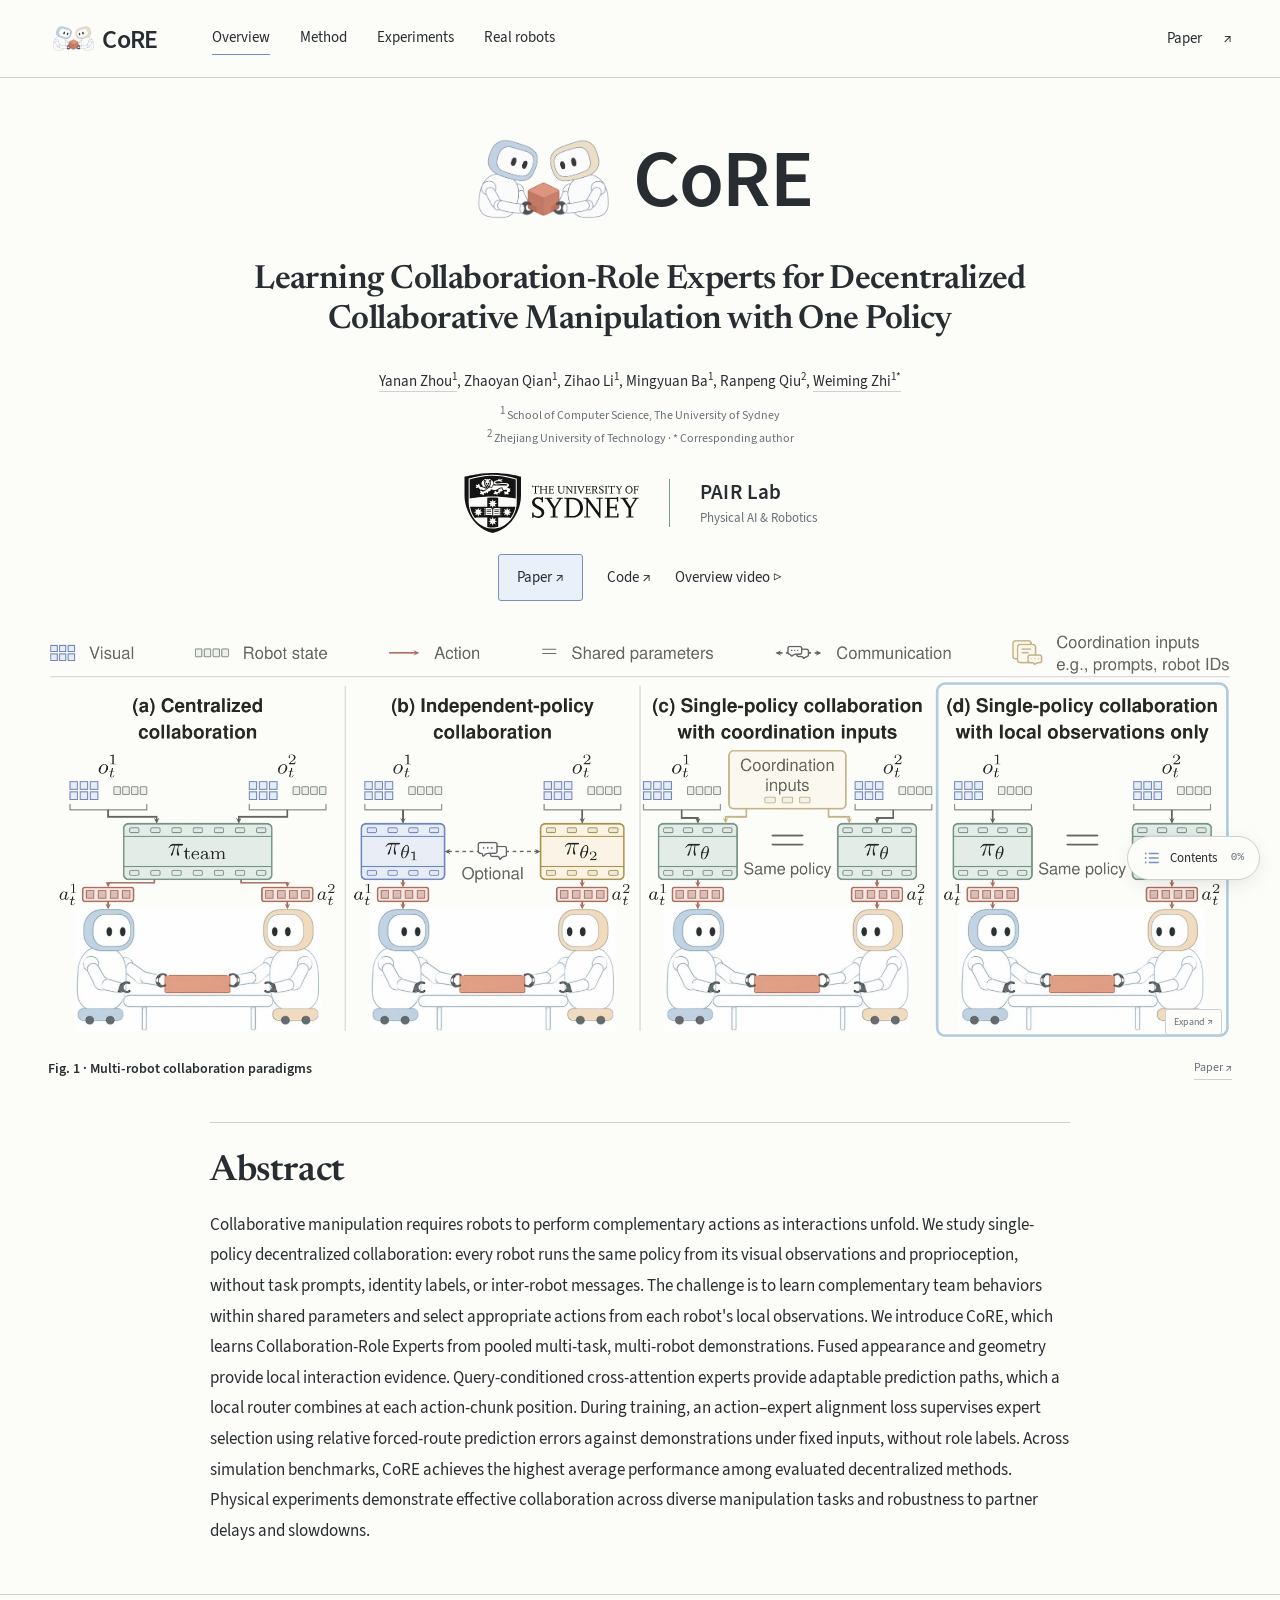
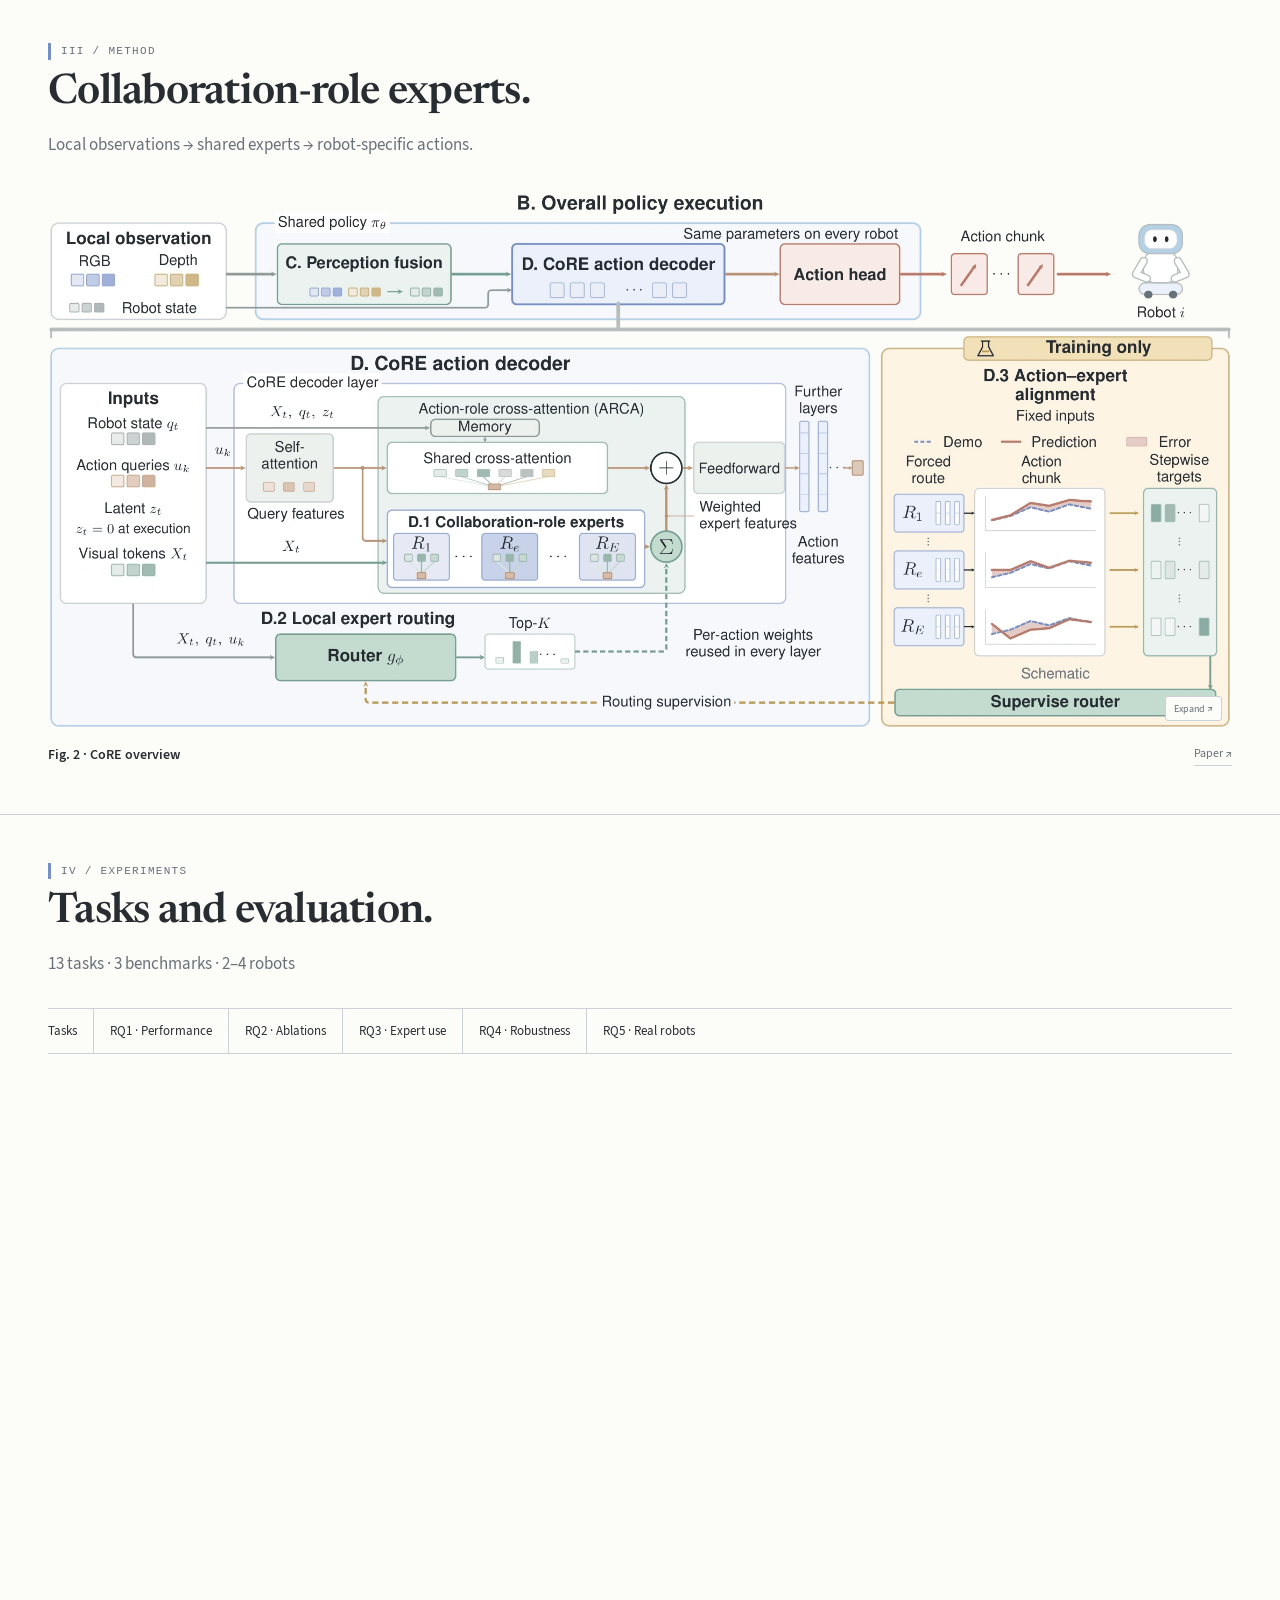
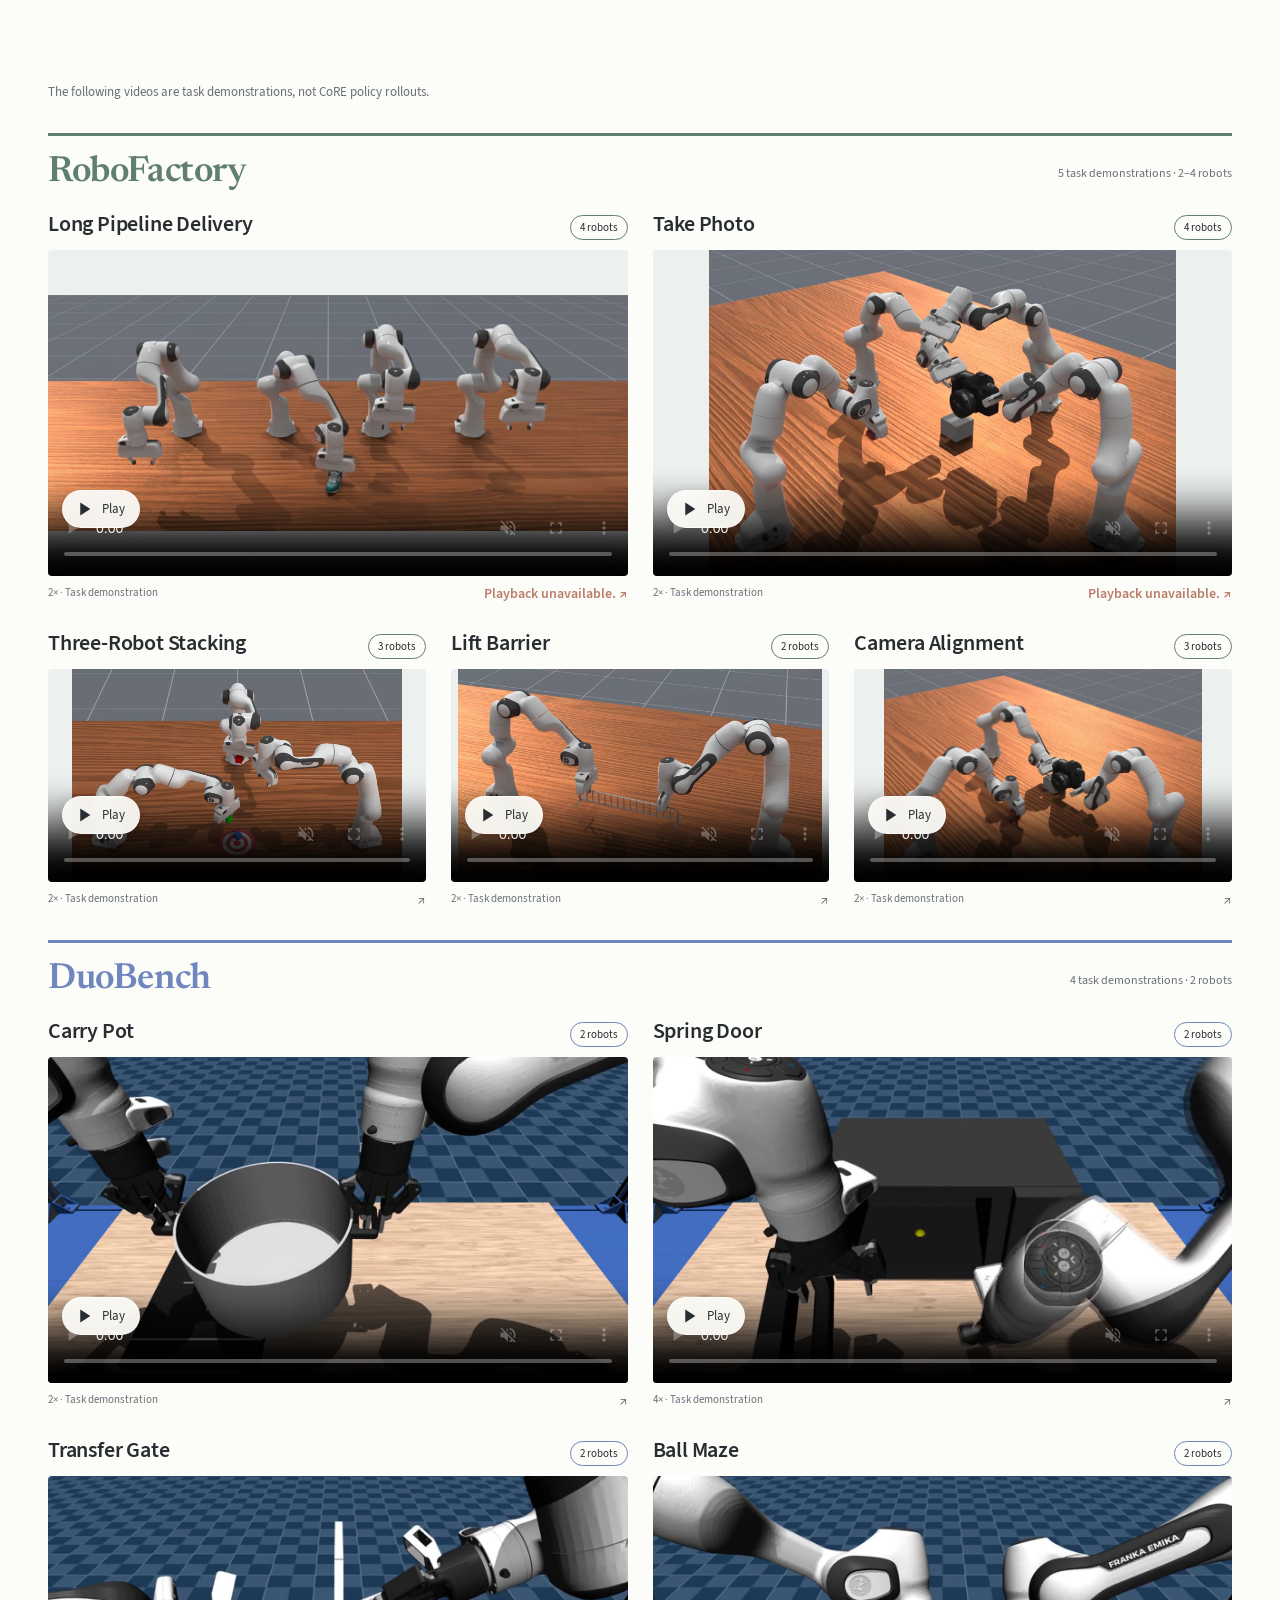
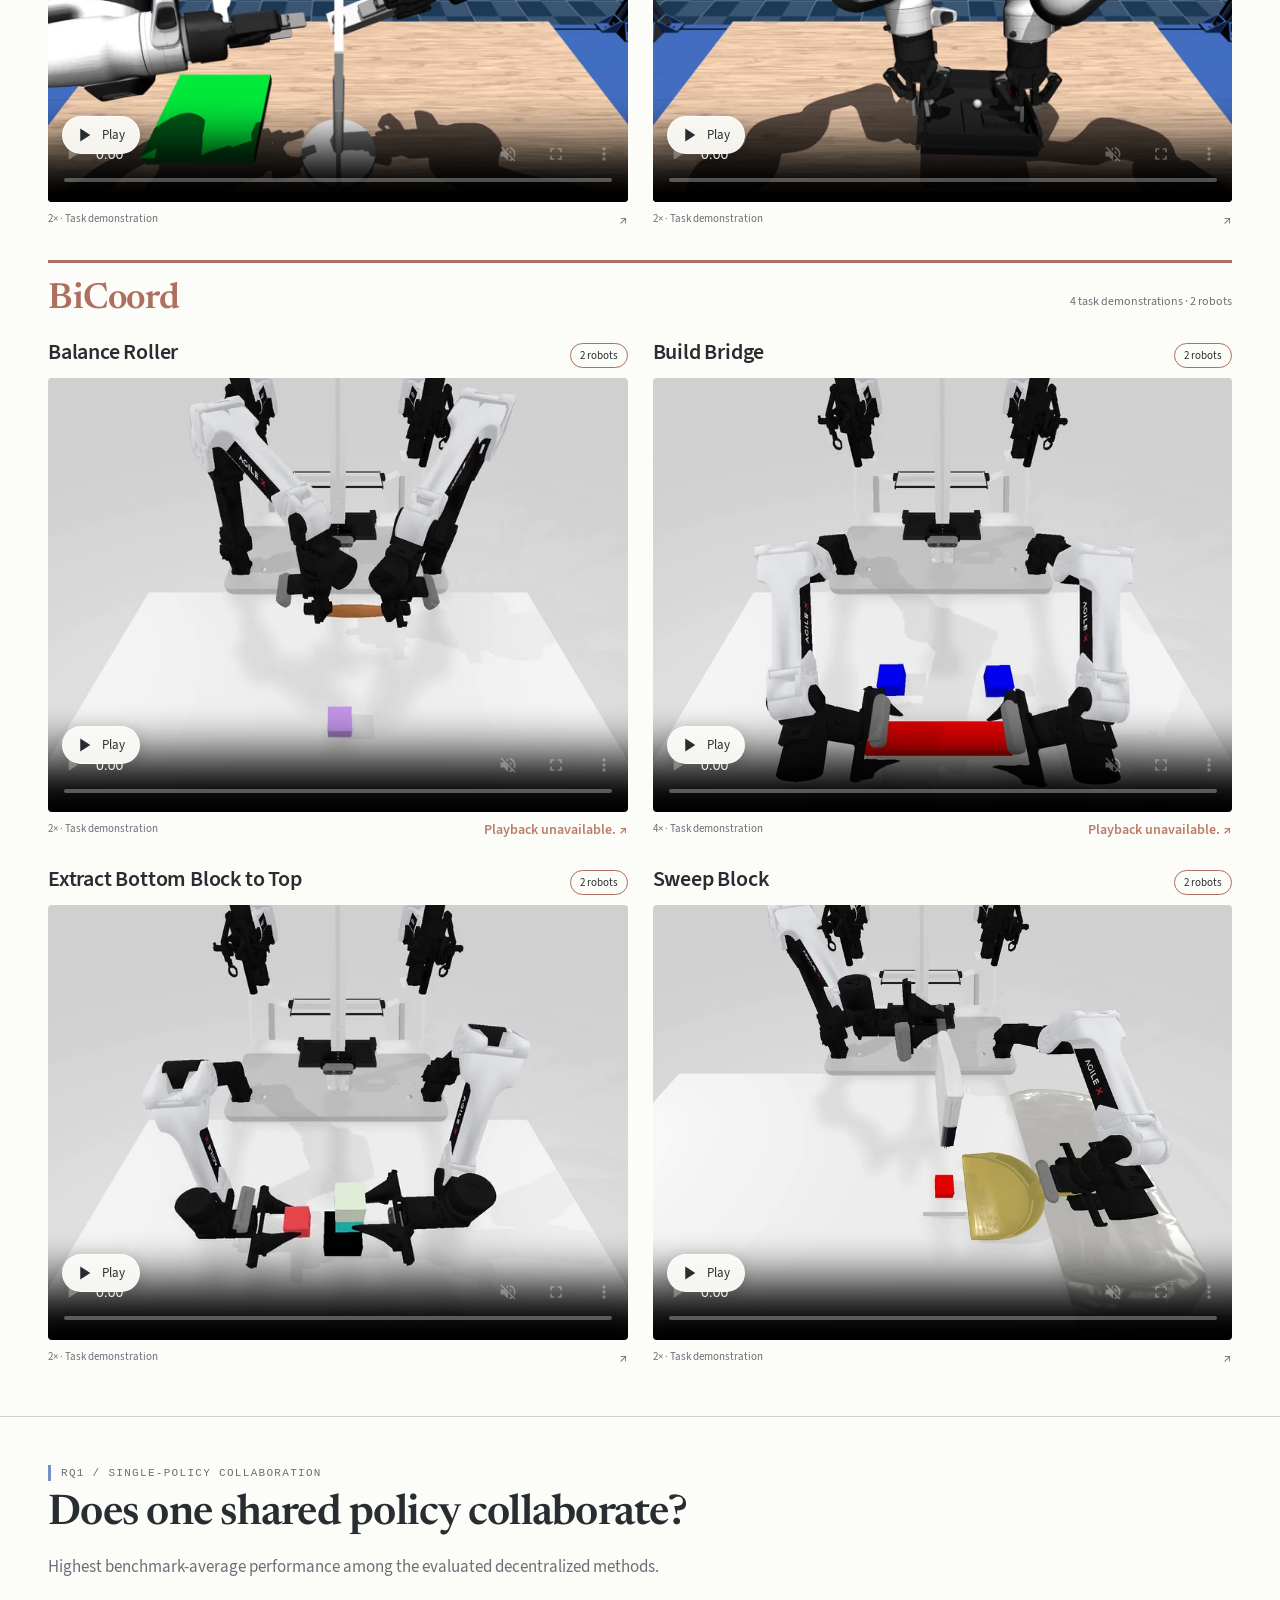
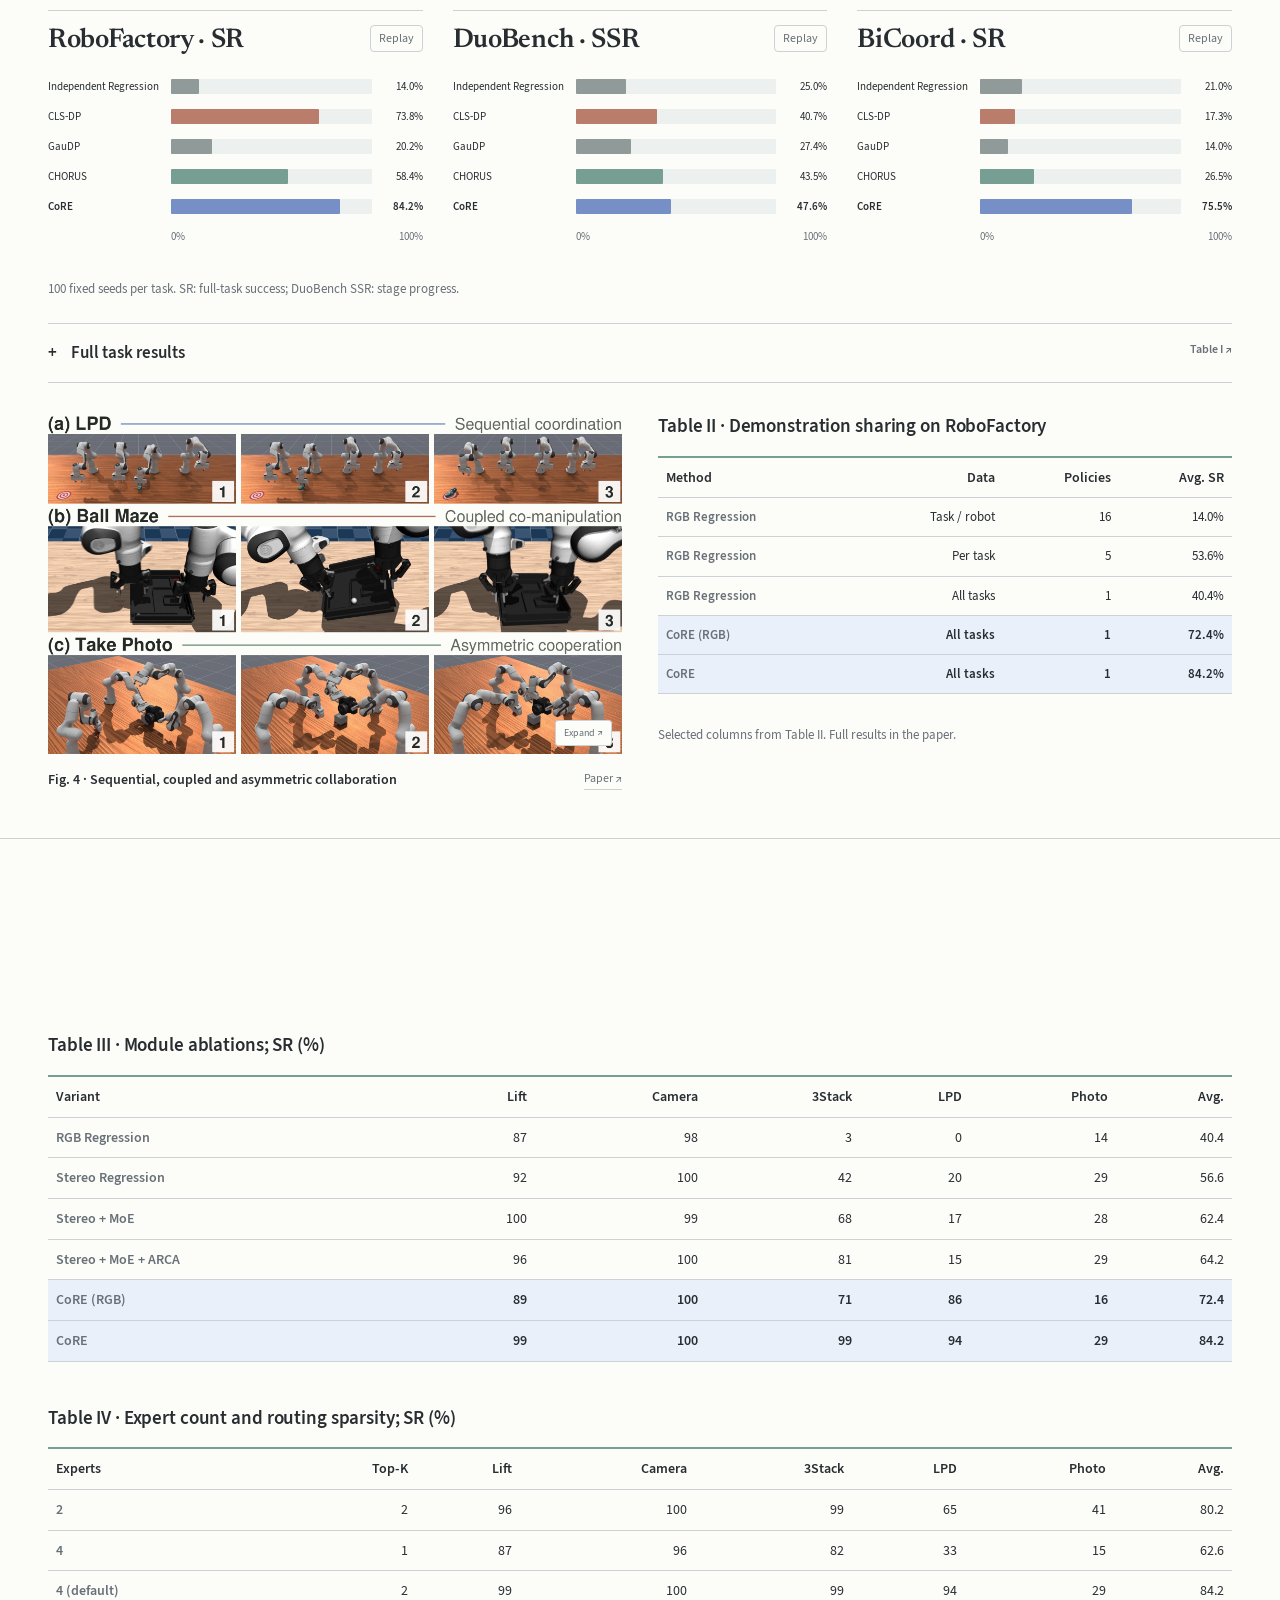
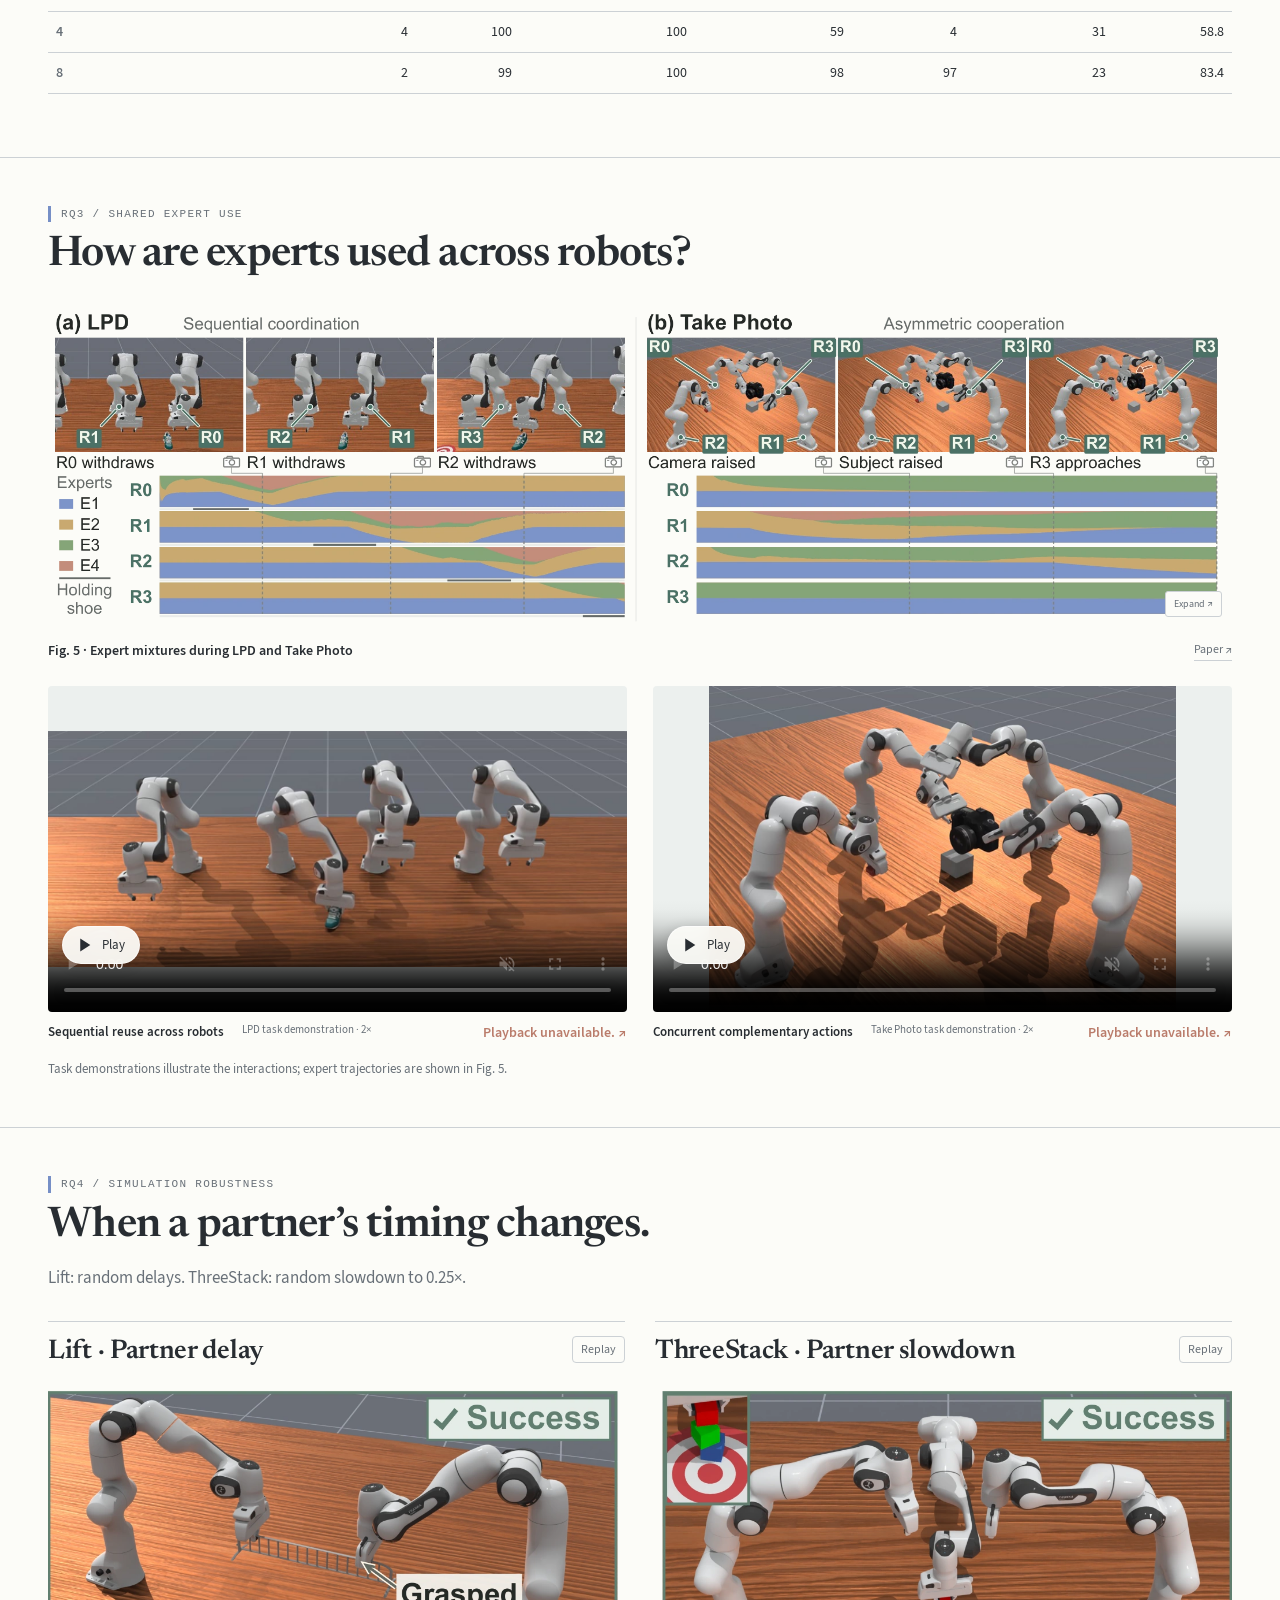
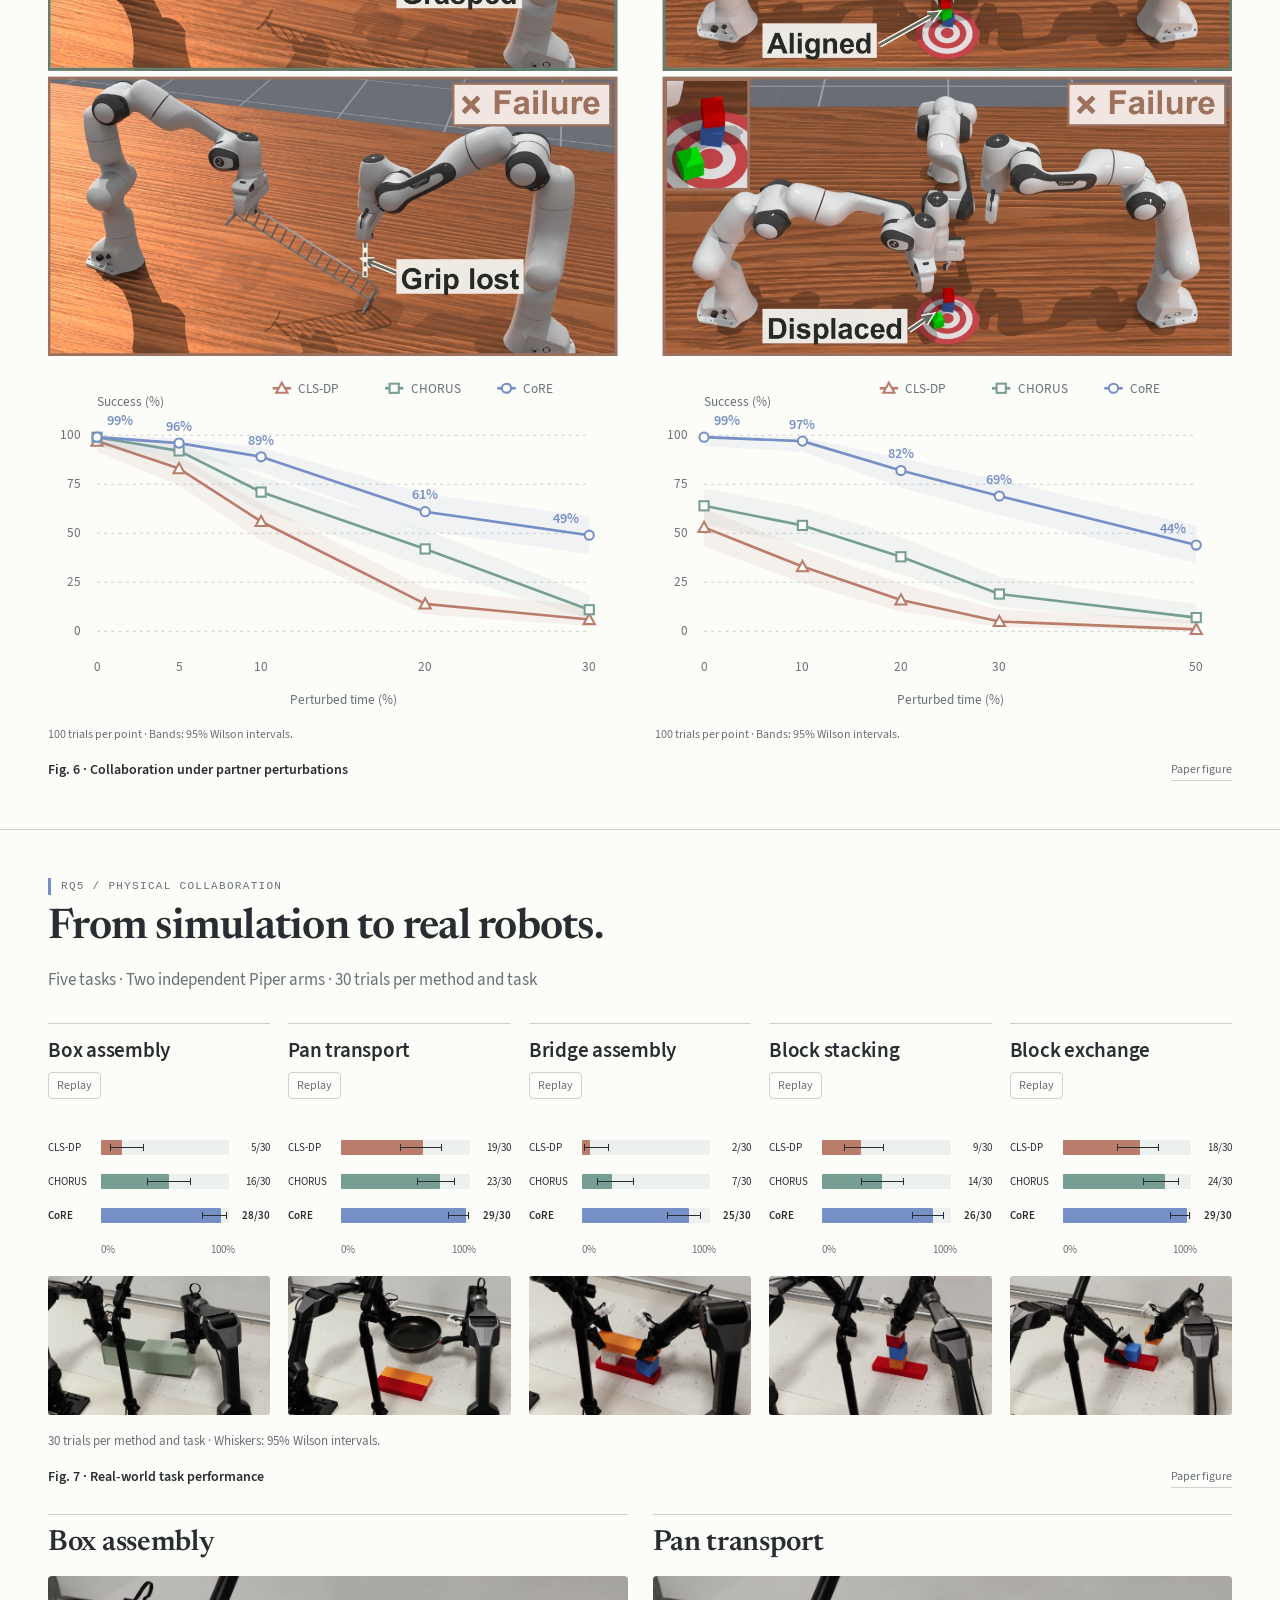
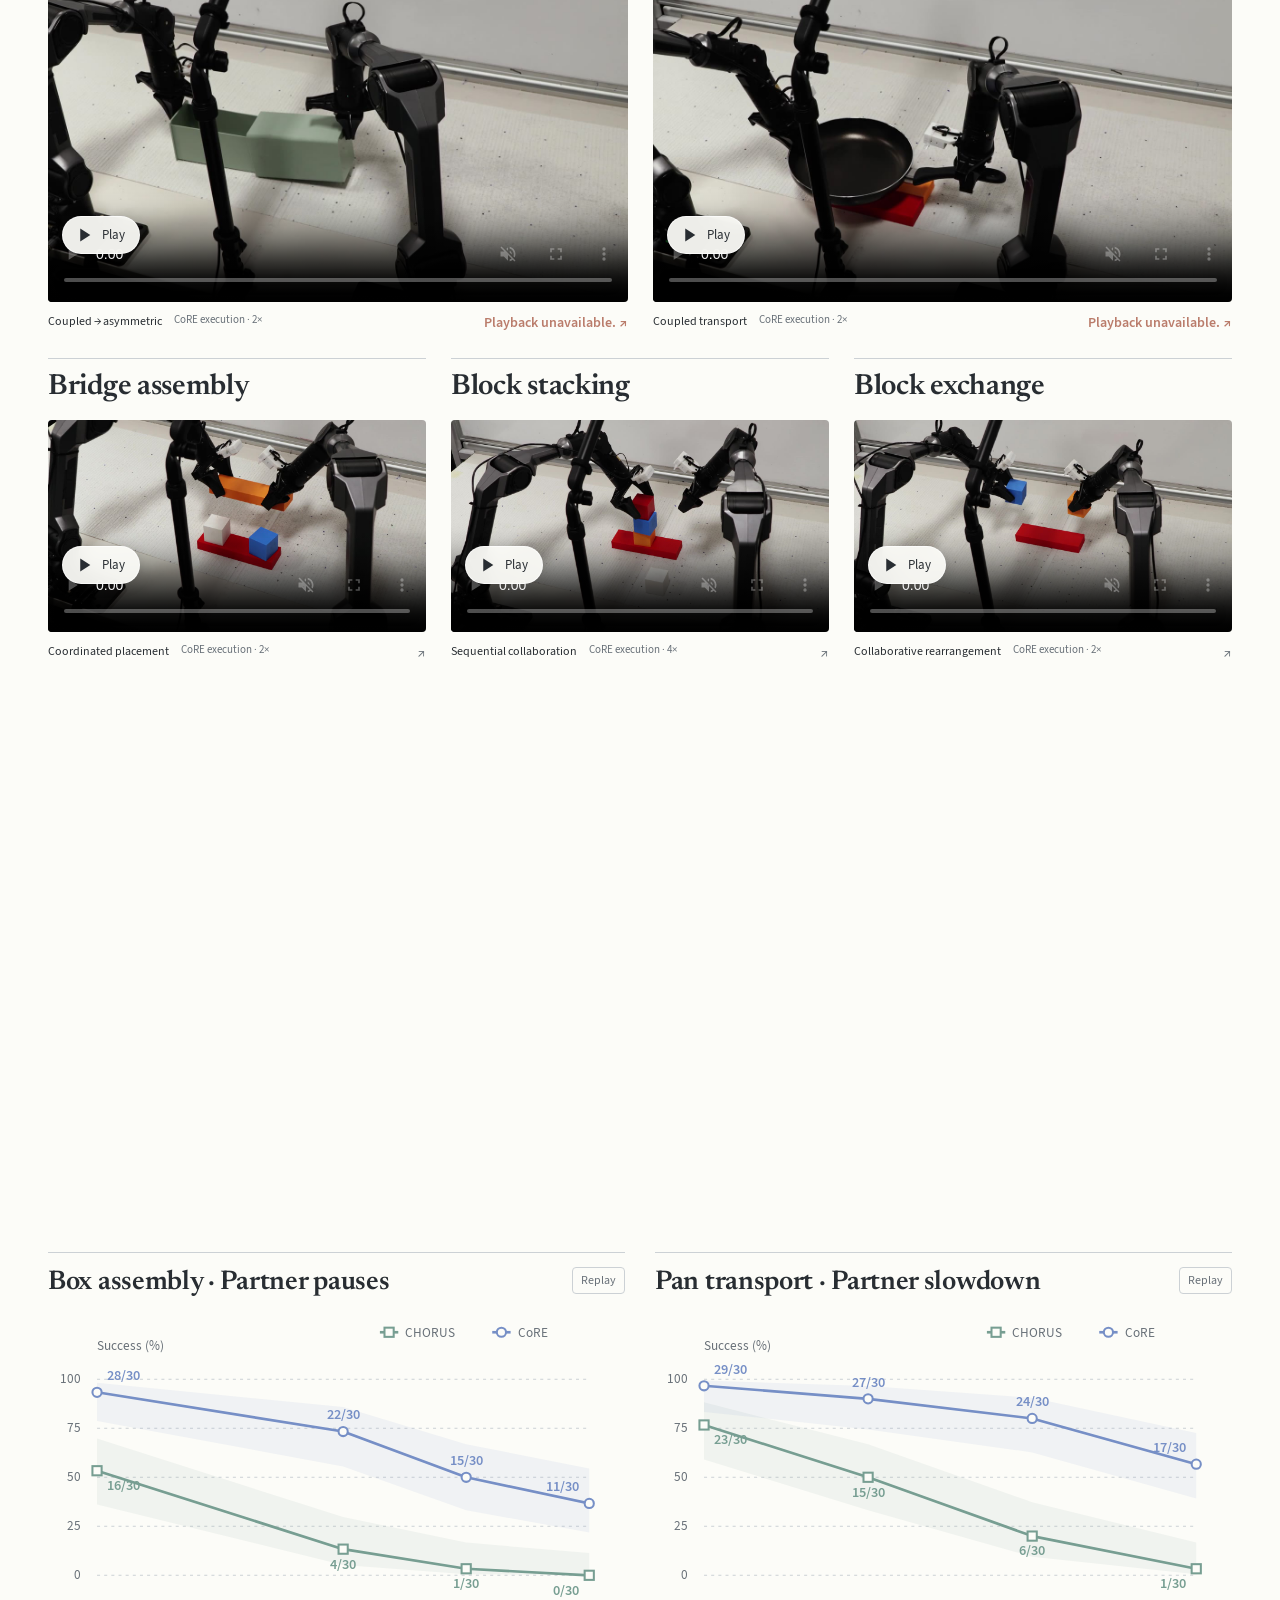
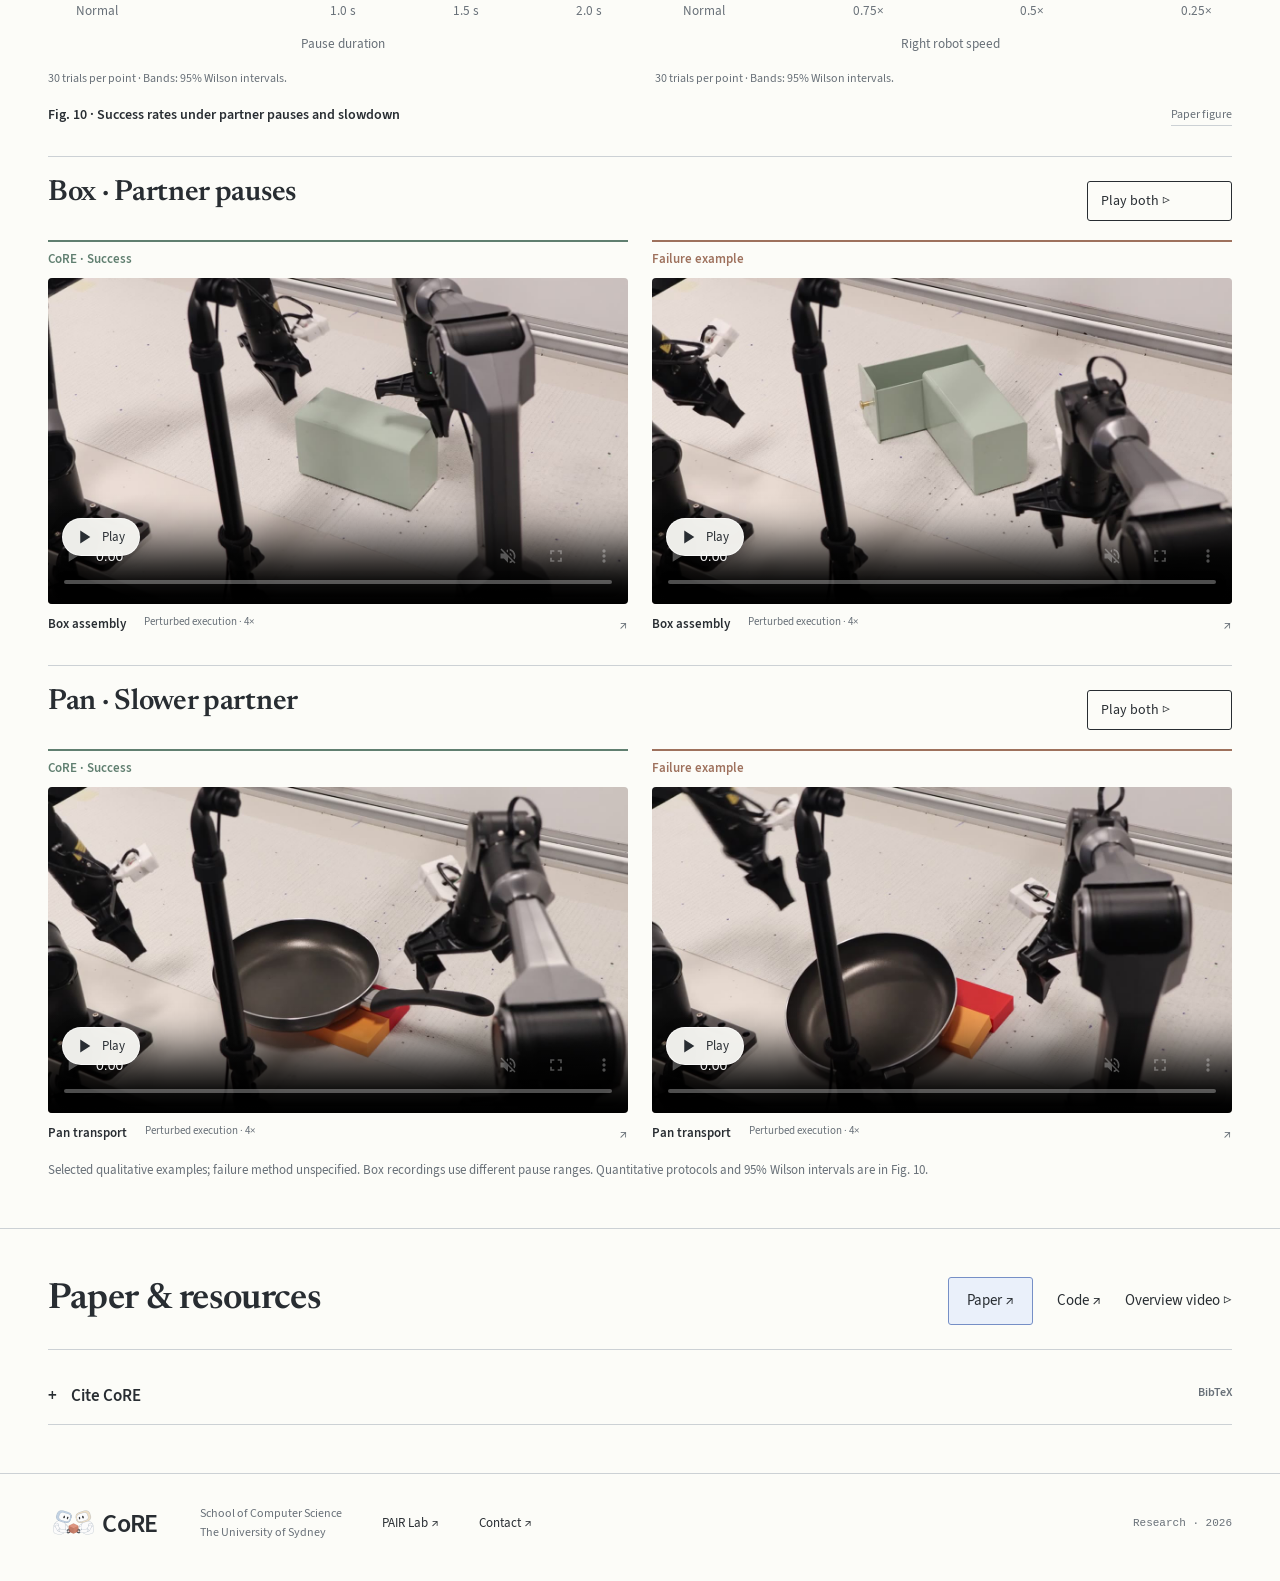
==== core/index.html @ fbc3550b "Publish CoRE research page at yananzhou.me/core" ====
<!doctype html>
<html lang="en"><head><meta charset="utf-8"><meta name="viewport" content="width=device-width,initial-scale=1"><meta name="description" content="CoRE learns collaboration-role experts so independent robots can collaborate using copies of one shared policy and their own local observations."><meta name="theme-color" content="#fcfcf8"><meta property="og:title" content="CoRE — One policy. A team of collaborators."><meta property="og:description" content="Learning Collaboration-Role Experts for Decentralized Collaborative Manipulation with One Policy."><meta property="og:type" content="website"><meta property="og:image" content="https://yananzhou.me/core/assets/media/box.jpg"><meta property="og:url" content="https://yananzhou.me/core/"><link rel="canonical" href="https://yananzhou.me/core/"><title>CoRE — One policy. A team of collaborators.</title><link rel="icon" href="assets/brand/core-robots-final.png" type="image/png"><link rel="preload" href="assets/fonts/Newsreader-Variable.ttf" as="font" type="font/ttf" crossorigin><link rel="stylesheet" href="styles.css"><script src="data.js" defer></script><script src="charts.js" defer></script><script src="app.js" defer></script></head>
<body><a class="skip-link" href="#main">Skip to content</a>
<header class="site-header"><a class="wordmark" href="#top" aria-label="CoRE home"><span class="core-wordmark"><img class="core-robots" src="assets/brand/core-robots-final.png" alt="" width="1493" height="1053" decoding="async"><span class="core-name">CoRE</span></span></a><nav aria-label="Main navigation"><a href="#collaboration">Overview</a><a href="#method">Method</a><a href="#results">Experiments</a><a href="#robots">Real robots</a></nav><a class="nav-paper" href="assets/paper/CoRE.pdf" target="_blank" rel="noopener">Paper <span aria-hidden="true">↗</span></a></header>
<main id="main"><section id="top" class="section paper-flow paper-hero"><div class="paper-masthead"><h1 class="core-title"><span class="core-wordmark"><img class="core-robots" src="assets/brand/core-robots-final.png" alt="" width="1493" height="1053" decoding="async"><span class="core-name">CoRE</span></span></h1><p class="paper-subtitle">Learning Collaboration-Role Experts for Decentralized Collaborative Manipulation with One Policy</p><p class="authors"><a href="https://yananzhou.me/">Yanan Zhou<sup>1</sup></a>, Zhaoyan Qian<sup>1</sup>, Zihao Li<sup>1</sup>, Mingyuan Ba<sup>1</sup>, Ranpeng Qiu<sup>2</sup>, <a href="https://www.weimingzhi.com/home">Weiming Zhi<sup>1*</sup></a></p><p class="affiliations"><sup>1</sup> School of Computer Science, The University of Sydney<br><sup>2</sup> Zhejiang University of Technology · <span>* Corresponding author</span></p><div class="institution-links"><a href="https://www.sydney.edu.au/" target="_blank" rel="noopener" aria-label="The University of Sydney"><img src="assets/brand/usyd.svg" alt="The University of Sydney" width="233" height="80"></a><a class="lab-link" href="https://aus.bot/" target="_blank" rel="noopener"><strong>PAIR Lab</strong><span>Physical AI &amp; Robotics</span></a></div><div class="resource-links"><a class="button" href="assets/paper/CoRE.pdf" target="_blank" rel="noopener">Paper ↗</a><a href="https://github.com/YananZHOU5555/Stereo-CoRE" target="_blank" rel="noopener">Code ↗</a><button class="text-button" data-open-film>Overview video ▷</button></div></div><div class="paper-teaser" id="collaboration"><figure class="paper-figure" data-paper-figure="1"><button class="figure-zoom" data-zoom="assets/figures/paradigms.webp" data-title="Fig. 1 · Multi-robot collaboration paradigms" aria-label="Enlarge Fig. 1: Multi-robot collaboration paradigms"><img src="assets/figures/paradigms.webp" alt="Multi-robot collaboration paradigms" loading="lazy"><span class="zoom-label">Expand ↗</span></button><figcaption><span>Fig. 1 · Multi-robot collaboration paradigms</span><a href="assets/paper/CoRE.pdf" target="_blank" rel="noopener">Paper ↗</a></figcaption></figure></div><div class="paper-abstract" id="abstract" aria-labelledby="abstract-title"><h2 id="abstract-title">Abstract</h2><p>Collaborative manipulation requires robots to perform complementary actions as interactions unfold. We study single-policy decentralized collaboration: every robot runs the same policy from its visual observations and proprioception, without task prompts, identity labels, or inter-robot messages. The challenge is to learn complementary team behaviors within shared parameters and select appropriate actions from each robot&#39;s local observations. We introduce CoRE, which learns Collaboration-Role Experts from pooled multi-task, multi-robot demonstrations. Fused appearance and geometry provide local interaction evidence. Query-conditioned cross-attention experts provide adaptable prediction paths, which a local router combines at each action-chunk position. During training, an action–expert alignment loss supervises expert selection using relative forced-route prediction errors against demonstrations under fixed inputs, without role labels. Across simulation benchmarks, CoRE achieves the highest average performance among evaluated decentralized methods. Physical experiments demonstrate effective collaboration across diverse manipulation tasks and robustness to partner delays and slowdowns.</p></div></section>
<section id="method" class="section paper-flow "><div class="paper-section-head"><p class="eyebrow">III / Method</p><h2>Collaboration-role experts.</h2><p class="section-note">Local observations → shared experts → robot-specific actions.</p></div><figure class="paper-figure" data-paper-figure="2"><button class="figure-zoom" data-zoom="assets/figures/method.webp" data-title="Fig. 2 · CoRE overview" aria-label="Enlarge Fig. 2: CoRE overview"><img src="assets/figures/method.webp" alt="CoRE overview" loading="lazy"><span class="zoom-label">Expand ↗</span></button><figcaption><span>Fig. 2 · CoRE overview</span><a href="assets/paper/CoRE.pdf" target="_blank" rel="noopener">Paper ↗</a></figcaption></figure></section>
<section id="results" class="section paper-flow "><div class="paper-section-head"><p class="eyebrow">IV / Experiments</p><h2>Tasks and evaluation.</h2><p class="section-note">13 tasks · 3 benchmarks · 2–4 robots</p></div><nav class="rq-index" aria-label="Experiment questions"><a href="#results">Tasks</a><a href="#rq1">RQ1 · Performance</a><a href="#rq2">RQ2 · Ablations</a><a href="#experts">RQ3 · Expert use</a><a href="#robustness">RQ4 · Robustness</a><a href="#robots">RQ5 · Real robots</a></nav><figure class="paper-figure" data-paper-figure="3"><button class="figure-zoom" data-zoom="assets/figures/benchmarks.webp" data-title="Fig. 3 · Simulation benchmarks" aria-label="Enlarge Fig. 3: Simulation benchmarks"><img src="assets/figures/benchmarks.webp" alt="Simulation benchmarks" loading="lazy"><span class="zoom-label">Expand ↗</span></button><figcaption><span>Fig. 3 · Simulation benchmarks</span><a href="assets/paper/CoRE.pdf" target="_blank" rel="noopener">Paper ↗</a></figcaption></figure><p class="evidence-note">The following videos are task demonstrations, not CoRE policy rollouts.</p><article class="benchmark-suite suite-robofactory" id="bench-RoboFactory"><header class="suite-heading"><h3>RoboFactory</h3><span>5 task demonstrations · 2–4 robots</span></header><div class="sim-gallery"><article class="sim-card four-robot" data-sim-task="RoboFactory_LPD"><div class="sim-card-heading"><h4>Long Pipeline Delivery</h4><span>4 robots</span></div><figure class="video-figure"><div class="video-wrap"><video poster="assets/media/RoboFactory_LPD.jpg" muted playsinline preload="none" controls data-src="assets/media/RoboFactory_LPD.mp4" aria-label="Long Pipeline Delivery — 2× · Task demonstration" ></video><button class="video-play" aria-label="Play Long Pipeline Delivery"><svg viewBox="0 0 24 24" aria-hidden="true"><path d="m9 5 11 7-11 7Z" fill="currentColor"/></svg><span>Play</span></button></div><figcaption><strong>Long Pipeline Delivery</strong><span>2× · Task demonstration</span><a class="clip-link" href="assets/media/RoboFactory_LPD.mp4" target="_blank" rel="noopener" aria-label="Open Long Pipeline Delivery video">↗</a></figcaption></figure></article><article class="sim-card four-robot" data-sim-task="RoboFactory_TakePhoto"><div class="sim-card-heading"><h4>Take Photo</h4><span>4 robots</span></div><figure class="video-figure"><div class="video-wrap"><video poster="assets/media/RoboFactory_TakePhoto.jpg" muted playsinline preload="none" controls data-src="assets/media/RoboFactory_TakePhoto.mp4" aria-label="Take Photo — 2× · Task demonstration" ></video><button class="video-play" aria-label="Play Take Photo"><svg viewBox="0 0 24 24" aria-hidden="true"><path d="m9 5 11 7-11 7Z" fill="currentColor"/></svg><span>Play</span></button></div><figcaption><strong>Take Photo</strong><span>2× · Task demonstration</span><a class="clip-link" href="assets/media/RoboFactory_TakePhoto.mp4" target="_blank" rel="noopener" aria-label="Open Take Photo video">↗</a></figcaption></figure></article><article class="sim-card " data-sim-task="RoboFactory_ThreeStack"><div class="sim-card-heading"><h4>Three-Robot Stacking</h4><span>3 robots</span></div><figure class="video-figure"><div class="video-wrap"><video poster="assets/media/RoboFactory_ThreeStack.jpg" muted playsinline preload="none" controls data-src="assets/media/RoboFactory_ThreeStack.mp4" aria-label="Three-Robot Stacking — 2× · Task demonstration" ></video><button class="video-play" aria-label="Play Three-Robot Stacking"><svg viewBox="0 0 24 24" aria-hidden="true"><path d="m9 5 11 7-11 7Z" fill="currentColor"/></svg><span>Play</span></button></div><figcaption><strong>Three-Robot Stacking</strong><span>2× · Task demonstration</span><a class="clip-link" href="assets/media/RoboFactory_ThreeStack.mp4" target="_blank" rel="noopener" aria-label="Open Three-Robot Stacking video">↗</a></figcaption></figure></article><article class="sim-card " data-sim-task="RoboFactory_Lift"><div class="sim-card-heading"><h4>Lift Barrier</h4><span>2 robots</span></div><figure class="video-figure"><div class="video-wrap"><video poster="assets/media/RoboFactory_Lift.jpg" muted playsinline preload="none" controls data-src="assets/media/RoboFactory_Lift.mp4" aria-label="Lift Barrier — 2× · Task demonstration" ></video><button class="video-play" aria-label="Play Lift Barrier"><svg viewBox="0 0 24 24" aria-hidden="true"><path d="m9 5 11 7-11 7Z" fill="currentColor"/></svg><span>Play</span></button></div><figcaption><strong>Lift Barrier</strong><span>2× · Task demonstration</span><a class="clip-link" href="assets/media/RoboFactory_Lift.mp4" target="_blank" rel="noopener" aria-label="Open Lift Barrier video">↗</a></figcaption></figure></article><article class="sim-card " data-sim-task="RoboFactory_Camera"><div class="sim-card-heading"><h4>Camera Alignment</h4><span>3 robots</span></div><figure class="video-figure"><div class="video-wrap"><video poster="assets/media/RoboFactory_Camera.jpg" muted playsinline preload="none" controls data-src="assets/media/RoboFactory_Camera.mp4" aria-label="Camera Alignment — 2× · Task demonstration" ></video><button class="video-play" aria-label="Play Camera Alignment"><svg viewBox="0 0 24 24" aria-hidden="true"><path d="m9 5 11 7-11 7Z" fill="currentColor"/></svg><span>Play</span></button></div><figcaption><strong>Camera Alignment</strong><span>2× · Task demonstration</span><a class="clip-link" href="assets/media/RoboFactory_Camera.mp4" target="_blank" rel="noopener" aria-label="Open Camera Alignment video">↗</a></figcaption></figure></article></div></article><article class="benchmark-suite suite-duobench" id="bench-DuoBench"><header class="suite-heading"><h3>DuoBench</h3><span>4 task demonstrations · 2 robots</span></header><div class="sim-gallery"><article class="sim-card " data-sim-task="DuoBench_Carry"><div class="sim-card-heading"><h4>Carry Pot</h4><span>2 robots</span></div><figure class="video-figure"><div class="video-wrap"><video poster="assets/media/DuoBench_Carry.jpg" muted playsinline preload="none" controls data-src="assets/media/DuoBench_Carry.mp4" aria-label="Carry Pot — 2× · Task demonstration" ></video><button class="video-play" aria-label="Play Carry Pot"><svg viewBox="0 0 24 24" aria-hidden="true"><path d="m9 5 11 7-11 7Z" fill="currentColor"/></svg><span>Play</span></button></div><figcaption><strong>Carry Pot</strong><span>2× · Task demonstration</span><a class="clip-link" href="assets/media/DuoBench_Carry.mp4" target="_blank" rel="noopener" aria-label="Open Carry Pot video">↗</a></figcaption></figure></article><article class="sim-card " data-sim-task="DuoBench_Spring"><div class="sim-card-heading"><h4>Spring Door</h4><span>2 robots</span></div><figure class="video-figure"><div class="video-wrap"><video poster="assets/media/DuoBench_Spring.jpg" muted playsinline preload="none" controls data-src="assets/media/DuoBench_Spring.mp4" aria-label="Spring Door — 4× · Task demonstration" ></video><button class="video-play" aria-label="Play Spring Door"><svg viewBox="0 0 24 24" aria-hidden="true"><path d="m9 5 11 7-11 7Z" fill="currentColor"/></svg><span>Play</span></button></div><figcaption><strong>Spring Door</strong><span>4× · Task demonstration</span><a class="clip-link" href="assets/media/DuoBench_Spring.mp4" target="_blank" rel="noopener" aria-label="Open Spring Door video">↗</a></figcaption></figure></article><article class="sim-card " data-sim-task="DuoBench_Transfer"><div class="sim-card-heading"><h4>Transfer Gate</h4><span>2 robots</span></div><figure class="video-figure"><div class="video-wrap"><video poster="assets/media/DuoBench_Transfer.jpg" muted playsinline preload="none" controls data-src="assets/media/DuoBench_Transfer.mp4" aria-label="Transfer Gate — 2× · Task demonstration" ></video><button class="video-play" aria-label="Play Transfer Gate"><svg viewBox="0 0 24 24" aria-hidden="true"><path d="m9 5 11 7-11 7Z" fill="currentColor"/></svg><span>Play</span></button></div><figcaption><strong>Transfer Gate</strong><span>2× · Task demonstration</span><a class="clip-link" href="assets/media/DuoBench_Transfer.mp4" target="_blank" rel="noopener" aria-label="Open Transfer Gate video">↗</a></figcaption></figure></article><article class="sim-card " data-sim-task="DuoBench_BallMaze"><div class="sim-card-heading"><h4>Ball Maze</h4><span>2 robots</span></div><figure class="video-figure"><div class="video-wrap"><video poster="assets/media/DuoBench_BallMaze.jpg" muted playsinline preload="none" controls data-src="assets/media/DuoBench_BallMaze.mp4" aria-label="Ball Maze — 2× · Task demonstration" ></video><button class="video-play" aria-label="Play Ball Maze"><svg viewBox="0 0 24 24" aria-hidden="true"><path d="m9 5 11 7-11 7Z" fill="currentColor"/></svg><span>Play</span></button></div><figcaption><strong>Ball Maze</strong><span>2× · Task demonstration</span><a class="clip-link" href="assets/media/DuoBench_BallMaze.mp4" target="_blank" rel="noopener" aria-label="Open Ball Maze video">↗</a></figcaption></figure></article></div></article><article class="benchmark-suite suite-bicoord" id="bench-BiCoord"><header class="suite-heading"><h3>BiCoord</h3><span>4 task demonstrations · 2 robots</span></header><div class="sim-gallery"><article class="sim-card " data-sim-task="BiCoord_Balance"><div class="sim-card-heading"><h4>Balance Roller</h4><span>2 robots</span></div><figure class="video-figure"><div class="video-wrap"><video poster="assets/media/BiCoord_Balance.jpg" muted playsinline preload="none" controls data-src="assets/media/BiCoord_Balance.mp4" aria-label="Balance Roller — 2× · Task demonstration" ></video><button class="video-play" aria-label="Play Balance Roller"><svg viewBox="0 0 24 24" aria-hidden="true"><path d="m9 5 11 7-11 7Z" fill="currentColor"/></svg><span>Play</span></button></div><figcaption><strong>Balance Roller</strong><span>2× · Task demonstration</span><a class="clip-link" href="assets/media/BiCoord_Balance.mp4" target="_blank" rel="noopener" aria-label="Open Balance Roller video">↗</a></figcaption></figure></article><article class="sim-card " data-sim-task="BiCoord_Bridge"><div class="sim-card-heading"><h4>Build Bridge</h4><span>2 robots</span></div><figure class="video-figure"><div class="video-wrap"><video poster="assets/media/BiCoord_Bridge.jpg" muted playsinline preload="none" controls data-src="assets/media/BiCoord_Bridge.mp4" aria-label="Build Bridge — 4× · Task demonstration" ></video><button class="video-play" aria-label="Play Build Bridge"><svg viewBox="0 0 24 24" aria-hidden="true"><path d="m9 5 11 7-11 7Z" fill="currentColor"/></svg><span>Play</span></button></div><figcaption><strong>Build Bridge</strong><span>4× · Task demonstration</span><a class="clip-link" href="assets/media/BiCoord_Bridge.mp4" target="_blank" rel="noopener" aria-label="Open Build Bridge video">↗</a></figcaption></figure></article><article class="sim-card " data-sim-task="BiCoord_Extract"><div class="sim-card-heading"><h4>Extract Bottom Block to Top</h4><span>2 robots</span></div><figure class="video-figure"><div class="video-wrap"><video poster="assets/media/BiCoord_Extract.jpg" muted playsinline preload="none" controls data-src="assets/media/BiCoord_Extract.mp4" aria-label="Extract Bottom Block to Top — 2× · Task demonstration" ></video><button class="video-play" aria-label="Play Extract Bottom Block to Top"><svg viewBox="0 0 24 24" aria-hidden="true"><path d="m9 5 11 7-11 7Z" fill="currentColor"/></svg><span>Play</span></button></div><figcaption><strong>Extract Bottom Block to Top</strong><span>2× · Task demonstration</span><a class="clip-link" href="assets/media/BiCoord_Extract.mp4" target="_blank" rel="noopener" aria-label="Open Extract Bottom Block to Top video">↗</a></figcaption></figure></article><article class="sim-card " data-sim-task="BiCoord_Sweep"><div class="sim-card-heading"><h4>Sweep Block</h4><span>2 robots</span></div><figure class="video-figure"><div class="video-wrap"><video poster="assets/media/BiCoord_Sweep.jpg" muted playsinline preload="none" controls data-src="assets/media/BiCoord_Sweep.mp4" aria-label="Sweep Block — 2× · Task demonstration" ></video><button class="video-play" aria-label="Play Sweep Block"><svg viewBox="0 0 24 24" aria-hidden="true"><path d="m9 5 11 7-11 7Z" fill="currentColor"/></svg><span>Play</span></button></div><figcaption><strong>Sweep Block</strong><span>2× · Task demonstration</span><a class="clip-link" href="assets/media/BiCoord_Sweep.mp4" target="_blank" rel="noopener" aria-label="Open Sweep Block video">↗</a></figcaption></figure></article></div></article></section>
<section id="rq1" class="section paper-flow "><div class="paper-section-head"><p class="eyebrow">RQ1 / Single-policy collaboration</p><h2>Does one shared policy collaborate?</h2><p class="section-note">Highest benchmark-average performance among the evaluated decentralized methods.</p></div><div class="benchmark-scores"><article class="performance-chart " data-performance-chart aria-label="RoboFactory · SR"><div class="chart-heading"><h4>RoboFactory · SR</h4><button type="button" data-replay-chart aria-label="Replay RoboFactory · SR animation">Replay</button></div><div class="bar-chart"><div class="bar-row " tabindex="0" data-chart-point="Independent Regression: 14.0%" aria-label="Independent Regression: 14.0%"><span class="bar-name">Independent Regression</span><div class="bar-track" aria-hidden="true"><div class="bar-fill" style="width:14%"></div></div><span class="bar-value">14.0%</span></div><div class="bar-row clsdp" tabindex="0" data-chart-point="CLS-DP: 73.8%" aria-label="CLS-DP: 73.8%"><span class="bar-name">CLS-DP</span><div class="bar-track" aria-hidden="true"><div class="bar-fill" style="width:73.8%"></div></div><span class="bar-value">73.8%</span></div><div class="bar-row " tabindex="0" data-chart-point="GauDP: 20.2%" aria-label="GauDP: 20.2%"><span class="bar-name">GauDP</span><div class="bar-track" aria-hidden="true"><div class="bar-fill" style="width:20.2%"></div></div><span class="bar-value">20.2%</span></div><div class="bar-row chorus" tabindex="0" data-chart-point="CHORUS: 58.4%" aria-label="CHORUS: 58.4%"><span class="bar-name">CHORUS</span><div class="bar-track" aria-hidden="true"><div class="bar-fill" style="width:58.4%"></div></div><span class="bar-value">58.4%</span></div><div class="bar-row core" tabindex="0" data-chart-point="CoRE: 84.2%" aria-label="CoRE: 84.2%"><span class="bar-name">CoRE</span><div class="bar-track" aria-hidden="true"><div class="bar-fill" style="width:84.2%"></div></div><span class="bar-value">84.2%</span></div></div><div class="bar-scale"><span>0%</span><span>100%</span></div></article><article class="performance-chart " data-performance-chart aria-label="DuoBench · SSR"><div class="chart-heading"><h4>DuoBench · SSR</h4><button type="button" data-replay-chart aria-label="Replay DuoBench · SSR animation">Replay</button></div><div class="bar-chart"><div class="bar-row " tabindex="0" data-chart-point="Independent Regression: 25.0%" aria-label="Independent Regression: 25.0%"><span class="bar-name">Independent Regression</span><div class="bar-track" aria-hidden="true"><div class="bar-fill" style="width:25%"></div></div><span class="bar-value">25.0%</span></div><div class="bar-row clsdp" tabindex="0" data-chart-point="CLS-DP: 40.7%" aria-label="CLS-DP: 40.7%"><span class="bar-name">CLS-DP</span><div class="bar-track" aria-hidden="true"><div class="bar-fill" style="width:40.7%"></div></div><span class="bar-value">40.7%</span></div><div class="bar-row " tabindex="0" data-chart-point="GauDP: 27.4%" aria-label="GauDP: 27.4%"><span class="bar-name">GauDP</span><div class="bar-track" aria-hidden="true"><div class="bar-fill" style="width:27.4%"></div></div><span class="bar-value">27.4%</span></div><div class="bar-row chorus" tabindex="0" data-chart-point="CHORUS: 43.5%" aria-label="CHORUS: 43.5%"><span class="bar-name">CHORUS</span><div class="bar-track" aria-hidden="true"><div class="bar-fill" style="width:43.5%"></div></div><span class="bar-value">43.5%</span></div><div class="bar-row core" tabindex="0" data-chart-point="CoRE: 47.6%" aria-label="CoRE: 47.6%"><span class="bar-name">CoRE</span><div class="bar-track" aria-hidden="true"><div class="bar-fill" style="width:47.6%"></div></div><span class="bar-value">47.6%</span></div></div><div class="bar-scale"><span>0%</span><span>100%</span></div></article><article class="performance-chart " data-performance-chart aria-label="BiCoord · SR"><div class="chart-heading"><h4>BiCoord · SR</h4><button type="button" data-replay-chart aria-label="Replay BiCoord · SR animation">Replay</button></div><div class="bar-chart"><div class="bar-row " tabindex="0" data-chart-point="Independent Regression: 21.0%" aria-label="Independent Regression: 21.0%"><span class="bar-name">Independent Regression</span><div class="bar-track" aria-hidden="true"><div class="bar-fill" style="width:21%"></div></div><span class="bar-value">21.0%</span></div><div class="bar-row clsdp" tabindex="0" data-chart-point="CLS-DP: 17.3%" aria-label="CLS-DP: 17.3%"><span class="bar-name">CLS-DP</span><div class="bar-track" aria-hidden="true"><div class="bar-fill" style="width:17.3%"></div></div><span class="bar-value">17.3%</span></div><div class="bar-row " tabindex="0" data-chart-point="GauDP: 14.0%" aria-label="GauDP: 14.0%"><span class="bar-name">GauDP</span><div class="bar-track" aria-hidden="true"><div class="bar-fill" style="width:14%"></div></div><span class="bar-value">14.0%</span></div><div class="bar-row chorus" tabindex="0" data-chart-point="CHORUS: 26.5%" aria-label="CHORUS: 26.5%"><span class="bar-name">CHORUS</span><div class="bar-track" aria-hidden="true"><div class="bar-fill" style="width:26.5%"></div></div><span class="bar-value">26.5%</span></div><div class="bar-row core" tabindex="0" data-chart-point="CoRE: 75.5%" aria-label="CoRE: 75.5%"><span class="bar-name">CoRE</span><div class="bar-track" aria-hidden="true"><div class="bar-fill" style="width:75.5%"></div></div><span class="bar-value">75.5%</span></div></div><div class="bar-scale"><span>0%</span><span>100%</span></div></article></div><p class="evidence-note">100 fixed seeds per task. SR: full-task success; DuoBench SSR: stage progress.</p><details class="results-details"><summary>Full task results <span>Table I ↗</span></summary><div class="table-scroll compact-table"><table><caption><span>Table I · Decentralized methods; DuoBench SSR (%), BiCoord and RoboFactory SR (/100)</span></caption><thead><tr><th scope="col">Method</th><th scope="col">Carry Pot</th><th scope="col">Spring Door</th><th scope="col">Transfer Gate</th><th scope="col">Ball Maze</th><th scope="col">Balance Roller</th><th scope="col">Build Bridge</th><th scope="col">Extract Bottom Block to Top</th><th scope="col">Sweep Block</th><th scope="col">Lift Barrier</th><th scope="col">Camera Alignment</th><th scope="col">Three-Robot Stacking</th><th scope="col">Long Pipeline Delivery</th><th scope="col">Take Photo</th></tr></thead><tbody><tr class=""><th scope="row">Independent Regression</th><td>34.1%</td><td>19.3%</td><td>10.8%</td><td>35.6%</td><td>47/100</td><td>22/100</td><td>4/100</td><td>11/100</td><td>43/100</td><td>19/100</td><td>5/100</td><td>0/100</td><td>3/100</td></tr><tr class=""><th scope="row">CLS-DP</th><td>63.3%</td><td>42.3%</td><td>5.0%</td><td>52.0%</td><td>22/100</td><td>34/100</td><td>0/100</td><td>13/100</td><td>97/100</td><td>96/100</td><td>53/100</td><td>68/100</td><td>55/100</td></tr><tr class=""><th scope="row">GauDP</th><td>38.0%</td><td>32.3%</td><td>10.3%</td><td>29.0%</td><td>21/100</td><td>17/100</td><td>0/100</td><td>18/100</td><td>72/100</td><td>26/100</td><td>0/100</td><td>0/100</td><td>3/100</td></tr><tr class=""><th scope="row">CHORUS</th><td>66.0%</td><td>32.3%</td><td>16.3%</td><td>59.5%</td><td>83/100</td><td>16/100</td><td>1/100</td><td>6/100</td><td>99/100</td><td>89/100</td><td>64/100</td><td>24/100</td><td>16/100</td></tr><tr class="ours"><th scope="row">CoRE</th><td>75.3%</td><td>37.7%</td><td>13.3%</td><td>64.0%</td><td>93/100</td><td>67/100</td><td>70/100</td><td>72/100</td><td>99/100</td><td>100/100</td><td>99/100</td><td>94/100</td><td>29/100</td></tr></tbody></table></div></details><div class="evidence-pair"><figure class="paper-figure" data-paper-figure="4"><button class="figure-zoom" data-zoom="assets/figures/sequences.webp" data-title="Fig. 4 · Sequential, coupled and asymmetric collaboration" aria-label="Enlarge Fig. 4: Sequential, coupled and asymmetric collaboration"><img src="assets/figures/sequences.webp" alt="Sequential, coupled and asymmetric collaboration" loading="lazy"><span class="zoom-label">Expand ↗</span></button><figcaption><span>Fig. 4 · Sequential, coupled and asymmetric collaboration</span><a href="assets/paper/CoRE.pdf" target="_blank" rel="noopener">Paper ↗</a></figcaption></figure><div><div class="table-scroll compact-table"><table><caption><span>Table II · Demonstration sharing on RoboFactory</span></caption><thead><tr><th scope="col">Method</th><th scope="col">Data</th><th scope="col">Policies</th><th scope="col">Avg. SR</th></tr></thead><tbody><tr class=""><th scope="row">RGB Regression</th><td>Task / robot</td><td>16</td><td>14.0%</td></tr><tr class=""><th scope="row">RGB Regression</th><td>Per task</td><td>5</td><td>53.6%</td></tr><tr class=""><th scope="row">RGB Regression</th><td>All tasks</td><td>1</td><td>40.4%</td></tr><tr class="ours"><th scope="row">CoRE (RGB)</th><td>All tasks</td><td>1</td><td>72.4%</td></tr><tr class="ours"><th scope="row">CoRE</th><td>All tasks</td><td>1</td><td>84.2%</td></tr></tbody></table></div><p class="evidence-note">Selected columns from Table II. Full results in the paper.</p></div></div></section>
<section id="rq2" class="section paper-flow "><div class="paper-section-head"><p class="eyebrow">RQ2 / Component contributions</p><h2>What makes the difference?</h2><p class="section-note">With spatial inputs and expert paths fixed, alignment raises LPD success from 15% to 94%.</p></div><div class="ablation-tables"><div class="table-scroll compact-table"><table><caption><span>Table III · Module ablations; SR (%)</span></caption><thead><tr><th scope="col">Variant</th><th scope="col">Lift</th><th scope="col">Camera</th><th scope="col">3Stack</th><th scope="col">LPD</th><th scope="col">Photo</th><th scope="col">Avg.</th></tr></thead><tbody><tr class=""><th scope="row">RGB Regression</th><td>87</td><td>98</td><td>3</td><td>0</td><td>14</td><td>40.4</td></tr><tr class=""><th scope="row">Stereo Regression</th><td>92</td><td>100</td><td>42</td><td>20</td><td>29</td><td>56.6</td></tr><tr class=""><th scope="row">Stereo + MoE</th><td>100</td><td>99</td><td>68</td><td>17</td><td>28</td><td>62.4</td></tr><tr class=""><th scope="row">Stereo + MoE + ARCA</th><td>96</td><td>100</td><td>81</td><td>15</td><td>29</td><td>64.2</td></tr><tr class="ours"><th scope="row">CoRE (RGB)</th><td>89</td><td>100</td><td>71</td><td>86</td><td>16</td><td>72.4</td></tr><tr class="ours"><th scope="row">CoRE</th><td>99</td><td>100</td><td>99</td><td>94</td><td>29</td><td>84.2</td></tr></tbody></table></div><div class="table-scroll compact-table"><table><caption><span>Table IV · Expert count and routing sparsity; SR (%)</span></caption><thead><tr><th scope="col">Experts</th><th scope="col">Top-K</th><th scope="col">Lift</th><th scope="col">Camera</th><th scope="col">3Stack</th><th scope="col">LPD</th><th scope="col">Photo</th><th scope="col">Avg.</th></tr></thead><tbody><tr class=""><th scope="row">2</th><td>2</td><td>96</td><td>100</td><td>99</td><td>65</td><td>41</td><td>80.2</td></tr><tr class=""><th scope="row">4</th><td>1</td><td>87</td><td>96</td><td>82</td><td>33</td><td>15</td><td>62.6</td></tr><tr class=""><th scope="row">4 (default)</th><td>2</td><td>99</td><td>100</td><td>99</td><td>94</td><td>29</td><td>84.2</td></tr><tr class=""><th scope="row">4</th><td>4</td><td>100</td><td>100</td><td>59</td><td>4</td><td>31</td><td>58.8</td></tr><tr class=""><th scope="row">8</th><td>2</td><td>99</td><td>100</td><td>98</td><td>97</td><td>23</td><td>83.4</td></tr></tbody></table></div></div></section>
<section id="experts" class="section paper-flow "><div class="paper-section-head"><p class="eyebrow">RQ3 / Shared expert use</p><h2>How are experts used across robots?</h2></div><figure class="paper-figure" data-paper-figure="5"><button class="figure-zoom" data-zoom="assets/figures/routing.webp" data-title="Fig. 5 · Expert mixtures during LPD and Take Photo" aria-label="Enlarge Fig. 5: Expert mixtures during LPD and Take Photo"><img src="assets/figures/routing.webp" alt="Expert mixtures during LPD and Take Photo" loading="lazy"><span class="zoom-label">Expand ↗</span></button><figcaption><span>Fig. 5 · Expert mixtures during LPD and Take Photo</span><a href="assets/paper/CoRE.pdf" target="_blank" rel="noopener">Paper ↗</a></figcaption></figure><div class="routing-films"><figure class="video-figure"><div class="video-wrap"><video poster="assets/media/RoboFactory_LPD.jpg" muted playsinline preload="none" controls data-src="assets/media/RoboFactory_LPD.mp4" aria-label="Sequential reuse across robots — LPD task demonstration · 2×" ></video><button class="video-play" aria-label="Play Sequential reuse across robots"><svg viewBox="0 0 24 24" aria-hidden="true"><path d="m9 5 11 7-11 7Z" fill="currentColor"/></svg><span>Play</span></button></div><figcaption><strong>Sequential reuse across robots</strong><span>LPD task demonstration · 2×</span><a class="clip-link" href="assets/media/RoboFactory_LPD.mp4" target="_blank" rel="noopener" aria-label="Open Sequential reuse across robots video">↗</a></figcaption></figure><figure class="video-figure"><div class="video-wrap"><video poster="assets/media/RoboFactory_TakePhoto.jpg" muted playsinline preload="none" controls data-src="assets/media/RoboFactory_TakePhoto.mp4" aria-label="Concurrent complementary actions — Take Photo task demonstration · 2×" ></video><button class="video-play" aria-label="Play Concurrent complementary actions"><svg viewBox="0 0 24 24" aria-hidden="true"><path d="m9 5 11 7-11 7Z" fill="currentColor"/></svg><span>Play</span></button></div><figcaption><strong>Concurrent complementary actions</strong><span>Take Photo task demonstration · 2×</span><a class="clip-link" href="assets/media/RoboFactory_TakePhoto.mp4" target="_blank" rel="noopener" aria-label="Open Concurrent complementary actions video">↗</a></figcaption></figure></div><p class="evidence-note">Task demonstrations illustrate the interactions; expert trajectories are shown in Fig. 5.</p></section>
<section id="robustness" class="section paper-flow "><div class="paper-section-head"><p class="eyebrow">RQ4 / Simulation robustness</p><h2>When a partner’s timing changes.</h2><p class="section-note">Lift: random delays. ThreeStack: random slowdown to 0.25×.</p></div><figure id="sim-robustness" class="paper-figure interactive-results" data-paper-figure="6"><div class="performance-grid"><article class="performance-chart " data-performance-chart aria-label="Lift · Partner delay"><div class="chart-heading"><h4>Lift · Partner delay</h4><button type="button" data-replay-chart aria-label="Replay Lift · Partner delay animation">Replay</button></div><img class="chart-evidence" src="assets/figures/lift-evidence.webp" alt="Lift: matched-stage success and failure illustrations" loading="lazy"><div class="line-chart"><svg class="performance-plot" viewBox="0 0 565 328" role="group" aria-label="Lift. Success rate, 100 trials per method and condition. Focus a point for its result and 95% Wilson interval."><text x="48" y="29">Success (%)</text><line x1="48" y1="250" x2="530" y2="250" stroke="var(--line)" stroke-dasharray="3 4" aria-hidden="true"/><text x="32" y="254" text-anchor="end">0</text><line x1="48" y1="202" x2="530" y2="202" stroke="var(--line)" stroke-dasharray="3 4" aria-hidden="true"/><text x="32" y="206" text-anchor="end">25</text><line x1="48" y1="154" x2="530" y2="154" stroke="var(--line)" stroke-dasharray="3 4" aria-hidden="true"/><text x="32" y="158" text-anchor="end">50</text><line x1="48" y1="106" x2="530" y2="106" stroke="var(--line)" stroke-dasharray="3 4" aria-hidden="true"/><text x="32" y="110" text-anchor="end">75</text><line x1="48" y1="58" x2="530" y2="58" stroke="var(--line)" stroke-dasharray="3 4" aria-hidden="true"/><text x="32" y="62" text-anchor="end">100</text><polygon class="chart-band" points="48,59.96883293889567 128.33333333333331,78.91547403476446 208.66666666666666,124.5699815698592 369.3333333333333,207.4962680630901 530,226.0442204200528 530,244.66513690880194 369.3333333333333,233.62956975142737 208.66666666666666,161.2423787943879 128.33333333333331,107.05250796859451 48,74.22798991437318" fill="var(--clay)" opacity=".09" pointer-events="none" aria-hidden="true"/><polyline class="chart-line" pathLength="1" points="48,63.75999999999999 128.33333333333331,90.63999999999999 208.66666666666666,142.47999999999996 369.3333333333333,223.12 530,238.48" fill="none" stroke="var(--clay)" stroke-width="2.6" stroke-linejoin="round" pointer-events="none" aria-hidden="true"/><g class="chart-point" tabindex="0" role="img" data-chart-point="CLS-DP · Perturbed time (%): 0 · 97/100 successes (97.0%) · 95% Wilson CI 91.5–99.0%" aria-label="CLS-DP · Perturbed time (%): 0 · 97/100 successes (97.0%) · 95% Wilson CI 91.5–99.0%" style="--point-color:var(--clay)"><circle class="chart-hit-area" cx="48" cy="63.75999999999999" r="20" fill="transparent"/><path d="M 48 58.25999999999999 L 53.5 68.25999999999999 L 42.5 68.25999999999999 Z" fill="var(--canvas)" stroke="var(--clay)" stroke-width="2"/></g><g class="chart-point" tabindex="0" role="img" data-chart-point="CLS-DP · Perturbed time (%): 5 · 83/100 successes (83.0%) · 95% Wilson CI 74.5–89.1%" aria-label="CLS-DP · Perturbed time (%): 5 · 83/100 successes (83.0%) · 95% Wilson CI 74.5–89.1%" style="--point-color:var(--clay)"><circle class="chart-hit-area" cx="128.33333333333331" cy="90.63999999999999" r="20" fill="transparent"/><path d="M 128.33333333333331 85.13999999999999 L 133.83333333333331 95.13999999999999 L 122.83333333333331 95.13999999999999 Z" fill="var(--canvas)" stroke="var(--clay)" stroke-width="2"/></g><g class="chart-point" tabindex="0" role="img" data-chart-point="CLS-DP · Perturbed time (%): 10 · 56/100 successes (56.0%) · 95% Wilson CI 46.2–65.3%" aria-label="CLS-DP · Perturbed time (%): 10 · 56/100 successes (56.0%) · 95% Wilson CI 46.2–65.3%" style="--point-color:var(--clay)"><circle class="chart-hit-area" cx="208.66666666666666" cy="142.47999999999996" r="20" fill="transparent"/><path d="M 208.66666666666666 136.97999999999996 L 214.16666666666666 146.97999999999996 L 203.16666666666666 146.97999999999996 Z" fill="var(--canvas)" stroke="var(--clay)" stroke-width="2"/></g><g class="chart-point" tabindex="0" role="img" data-chart-point="CLS-DP · Perturbed time (%): 20 · 14/100 successes (14.0%) · 95% Wilson CI 8.5–22.1%" aria-label="CLS-DP · Perturbed time (%): 20 · 14/100 successes (14.0%) · 95% Wilson CI 8.5–22.1%" style="--point-color:var(--clay)"><circle class="chart-hit-area" cx="369.3333333333333" cy="223.12" r="20" fill="transparent"/><path d="M 369.3333333333333 217.62 L 374.8333333333333 227.62 L 363.8333333333333 227.62 Z" fill="var(--canvas)" stroke="var(--clay)" stroke-width="2"/></g><g class="chart-point" tabindex="0" role="img" data-chart-point="CLS-DP · Perturbed time (%): 30 · 6/100 successes (6.0%) · 95% Wilson CI 2.8–12.5%" aria-label="CLS-DP · Perturbed time (%): 30 · 6/100 successes (6.0%) · 95% Wilson CI 2.8–12.5%" style="--point-color:var(--clay)"><circle class="chart-hit-area" cx="530" cy="238.48" r="20" fill="transparent"/><path d="M 530 232.98 L 535.5 242.98 L 524.5 242.98 Z" fill="var(--canvas)" stroke="var(--clay)" stroke-width="2"/></g><g class="chart-legend" aria-hidden="true"><line x1="220" y1="12" x2="238" y2="12" stroke="var(--clay)" stroke-width="2.6"/><path d="M 229 6.5 L 234.5 16.5 L 223.5 16.5 Z" fill="var(--canvas)" stroke="var(--clay)" stroke-width="2"/><text x="245" y="17" class="legend">CLS-DP</text></g><polygon class="chart-band" points="48,58.33933822058512 128.33333333333331,65.88985014127567 208.66666666666666,98.34823739004958 369.3333333333333,150.5561113578789 530,214.2275909864262 530,237.99206664596775 369.3333333333333,187.0274081564583 208.66666666666666,131.99502388481523 128.33333333333331,86.7966724084539 48,68.46160475409945" fill="var(--sage)" opacity=".09" pointer-events="none" aria-hidden="true"/><polyline class="chart-line" pathLength="1" points="48,59.91999999999999 128.33333333333331,73.36000000000001 208.66666666666666,113.68 369.3333333333333,169.36 530,228.88" fill="none" stroke="var(--sage)" stroke-width="2.6" stroke-linejoin="round" pointer-events="none" aria-hidden="true"/><g class="chart-point" tabindex="0" role="img" data-chart-point="CHORUS · Perturbed time (%): 0 · 99/100 successes (99.0%) · 95% Wilson CI 94.6–99.8%" aria-label="CHORUS · Perturbed time (%): 0 · 99/100 successes (99.0%) · 95% Wilson CI 94.6–99.8%" style="--point-color:var(--sage)"><circle class="chart-hit-area" cx="48" cy="59.91999999999999" r="20" fill="transparent"/><rect x="43.5" y="55.41999999999999" width="9" height="9" fill="var(--canvas)" stroke="var(--sage)" stroke-width="2"/></g><g class="chart-point" tabindex="0" role="img" data-chart-point="CHORUS · Perturbed time (%): 5 · 92/100 successes (92.0%) · 95% Wilson CI 85.0–95.9%" aria-label="CHORUS · Perturbed time (%): 5 · 92/100 successes (92.0%) · 95% Wilson CI 85.0–95.9%" style="--point-color:var(--sage)"><circle class="chart-hit-area" cx="128.33333333333331" cy="73.36000000000001" r="20" fill="transparent"/><rect x="123.83333333333331" y="68.86000000000001" width="9" height="9" fill="var(--canvas)" stroke="var(--sage)" stroke-width="2"/></g><g class="chart-point" tabindex="0" role="img" data-chart-point="CHORUS · Perturbed time (%): 10 · 71/100 successes (71.0%) · 95% Wilson CI 61.5–79.0%" aria-label="CHORUS · Perturbed time (%): 10 · 71/100 successes (71.0%) · 95% Wilson CI 61.5–79.0%" style="--point-color:var(--sage)"><circle class="chart-hit-area" cx="208.66666666666666" cy="113.68" r="20" fill="transparent"/><rect x="204.16666666666666" y="109.18" width="9" height="9" fill="var(--canvas)" stroke="var(--sage)" stroke-width="2"/></g><g class="chart-point" tabindex="0" role="img" data-chart-point="CHORUS · Perturbed time (%): 20 · 42/100 successes (42.0%) · 95% Wilson CI 32.8–51.8%" aria-label="CHORUS · Perturbed time (%): 20 · 42/100 successes (42.0%) · 95% Wilson CI 32.8–51.8%" style="--point-color:var(--sage)"><circle class="chart-hit-area" cx="369.3333333333333" cy="169.36" r="20" fill="transparent"/><rect x="364.8333333333333" y="164.86" width="9" height="9" fill="var(--canvas)" stroke="var(--sage)" stroke-width="2"/></g><g class="chart-point" tabindex="0" role="img" data-chart-point="CHORUS · Perturbed time (%): 30 · 11/100 successes (11.0%) · 95% Wilson CI 6.3–18.6%" aria-label="CHORUS · Perturbed time (%): 30 · 11/100 successes (11.0%) · 95% Wilson CI 6.3–18.6%" style="--point-color:var(--sage)"><circle class="chart-hit-area" cx="530" cy="228.88" r="20" fill="transparent"/><rect x="525.5" y="224.38" width="9" height="9" fill="var(--canvas)" stroke="var(--sage)" stroke-width="2"/></g><g class="chart-legend" aria-hidden="true"><line x1="330" y1="12" x2="348" y2="12" stroke="var(--sage)" stroke-width="2.6"/><rect x="334.5" y="7.5" width="9" height="9" fill="var(--canvas)" stroke="var(--sage)" stroke-width="2"/><text x="355" y="17" class="legend">CHORUS</text></g><polygon class="chart-band" points="48,58.33933822058512 128.33333333333331,61.00730570595482 208.66666666666666,70.00793335403225 369.3333333333333,115.63210610938279 530,137.38785371667353 530,174.3100862226186 369.3333333333333,151.6905545584035 208.66666666666666,93.77240901357379 128.33333333333331,76.88745708660616 48,68.46160475409945" fill="var(--blue)" opacity=".09" pointer-events="none" aria-hidden="true"/><polyline class="chart-line" pathLength="1" points="48,59.91999999999999 128.33333333333331,65.68 208.66666666666666,79.12 369.3333333333333,132.88 530,155.92000000000002" fill="none" stroke="var(--blue)" stroke-width="2.6" stroke-linejoin="round" pointer-events="none" aria-hidden="true"/><g class="chart-point" tabindex="0" role="img" data-chart-point="CoRE · Perturbed time (%): 0 · 99/100 successes (99.0%) · 95% Wilson CI 94.6–99.8%" aria-label="CoRE · Perturbed time (%): 0 · 99/100 successes (99.0%) · 95% Wilson CI 94.6–99.8%" style="--point-color:var(--blue)"><circle class="chart-hit-area" cx="48" cy="59.91999999999999" r="20" fill="transparent"/><circle cx="48" cy="59.91999999999999" r="4.5" fill="var(--canvas)" stroke="var(--blue)" stroke-width="2"/></g><text x="58" y="47.91999999999999" text-anchor="start" class="plot-label" style="fill:var(--blue)" pointer-events="none">99%</text><g class="chart-point" tabindex="0" role="img" data-chart-point="CoRE · Perturbed time (%): 5 · 96/100 successes (96.0%) · 95% Wilson CI 90.2–98.4%" aria-label="CoRE · Perturbed time (%): 5 · 96/100 successes (96.0%) · 95% Wilson CI 90.2–98.4%" style="--point-color:var(--blue)"><circle class="chart-hit-area" cx="128.33333333333331" cy="65.68" r="20" fill="transparent"/><circle cx="128.33333333333331" cy="65.68" r="4.5" fill="var(--canvas)" stroke="var(--blue)" stroke-width="2"/></g><text x="128.33333333333331" y="53.68000000000001" text-anchor="middle" class="plot-label" style="fill:var(--blue)" pointer-events="none">96%</text><g class="chart-point" tabindex="0" role="img" data-chart-point="CoRE · Perturbed time (%): 10 · 89/100 successes (89.0%) · 95% Wilson CI 81.4–93.7%" aria-label="CoRE · Perturbed time (%): 10 · 89/100 successes (89.0%) · 95% Wilson CI 81.4–93.7%" style="--point-color:var(--blue)"><circle class="chart-hit-area" cx="208.66666666666666" cy="79.12" r="20" fill="transparent"/><circle cx="208.66666666666666" cy="79.12" r="4.5" fill="var(--canvas)" stroke="var(--blue)" stroke-width="2"/></g><text x="208.66666666666666" y="67.12" text-anchor="middle" class="plot-label" style="fill:var(--blue)" pointer-events="none">89%</text><g class="chart-point" tabindex="0" role="img" data-chart-point="CoRE · Perturbed time (%): 20 · 61/100 successes (61.0%) · 95% Wilson CI 51.2–70.0%" aria-label="CoRE · Perturbed time (%): 20 · 61/100 successes (61.0%) · 95% Wilson CI 51.2–70.0%" style="--point-color:var(--blue)"><circle class="chart-hit-area" cx="369.3333333333333" cy="132.88" r="20" fill="transparent"/><circle cx="369.3333333333333" cy="132.88" r="4.5" fill="var(--canvas)" stroke="var(--blue)" stroke-width="2"/></g><text x="369.3333333333333" y="120.88" text-anchor="middle" class="plot-label" style="fill:var(--blue)" pointer-events="none">61%</text><g class="chart-point" tabindex="0" role="img" data-chart-point="CoRE · Perturbed time (%): 30 · 49/100 successes (49.0%) · 95% Wilson CI 39.4–58.7%" aria-label="CoRE · Perturbed time (%): 30 · 49/100 successes (49.0%) · 95% Wilson CI 39.4–58.7%" style="--point-color:var(--blue)"><circle class="chart-hit-area" cx="530" cy="155.92000000000002" r="20" fill="transparent"/><circle cx="530" cy="155.92000000000002" r="4.5" fill="var(--canvas)" stroke="var(--blue)" stroke-width="2"/></g><text x="520" y="143.92000000000002" text-anchor="end" class="plot-label" style="fill:var(--blue)" pointer-events="none">49%</text><g class="chart-legend" aria-hidden="true"><line x1="440" y1="12" x2="458" y2="12" stroke="var(--blue)" stroke-width="2.6"/><circle cx="449" cy="12" r="4.5" fill="var(--canvas)" stroke="var(--blue)" stroke-width="2"/><text x="465" y="17" class="legend">CoRE</text></g><text x="48" y="289" text-anchor="middle">0</text><text x="128.33333333333331" y="289" text-anchor="middle">5</text><text x="208.66666666666666" y="289" text-anchor="middle">10</text><text x="369.3333333333333" y="289" text-anchor="middle">20</text><text x="530" y="289" text-anchor="middle">30</text><text x="289" y="321" text-anchor="middle">Perturbed time (%)</text></svg><p class="chart-note">100 trials per point · Bands: 95% Wilson intervals.</p></div></article><article class="performance-chart " data-performance-chart aria-label="ThreeStack · Partner slowdown"><div class="chart-heading"><h4>ThreeStack · Partner slowdown</h4><button type="button" data-replay-chart aria-label="Replay ThreeStack · Partner slowdown animation">Replay</button></div><img class="chart-evidence" src="assets/figures/stack-evidence.webp" alt="ThreeStack: matched-stage success and failure illustrations" loading="lazy"><div class="line-chart"><svg class="performance-plot" viewBox="0 0 565 328" role="group" aria-label="ThreeStack. Success rate, 100 trials per method and condition. Focus a point for its result and 95% Wilson interval."><text x="48" y="29">Success (%)</text><line x1="48" y1="250" x2="530" y2="250" stroke="var(--line)" stroke-dasharray="3 4" aria-hidden="true"/><text x="32" y="254" text-anchor="end">0</text><line x1="48" y1="202" x2="530" y2="202" stroke="var(--line)" stroke-dasharray="3 4" aria-hidden="true"/><text x="32" y="206" text-anchor="end">25</text><line x1="48" y1="154" x2="530" y2="154" stroke="var(--line)" stroke-dasharray="3 4" aria-hidden="true"/><text x="32" y="158" text-anchor="end">50</text><line x1="48" y1="106" x2="530" y2="106" stroke="var(--line)" stroke-dasharray="3 4" aria-hidden="true"/><text x="32" y="110" text-anchor="end">75</text><line x1="48" y1="58" x2="530" y2="58" stroke="var(--line)" stroke-dasharray="3 4" aria-hidden="true"/><text x="32" y="62" text-anchor="end">100</text><polygon class="chart-band" points="48,130.02045180563917 144.4,168.02590785224584 240.8,203.11274644692273 337.2,228.54362266775908 530,239.53839524590055 530,249.66066177941494 337.2,245.8636746003878 240.8,230.61721148901046 144.4,202.83907111572074 48,166.88572837648437" fill="var(--clay)" opacity=".09" pointer-events="none" aria-hidden="true"/><polyline class="chart-line" pathLength="1" points="48,148.24 144.4,186.64 240.8,219.28 337.2,240.4 530,248.08" fill="none" stroke="var(--clay)" stroke-width="2.6" stroke-linejoin="round" pointer-events="none" aria-hidden="true"/><g class="chart-point" tabindex="0" role="img" data-chart-point="CLS-DP · Perturbed time (%): 0 · 53/100 successes (53.0%) · 95% Wilson CI 43.3–62.5%" aria-label="CLS-DP · Perturbed time (%): 0 · 53/100 successes (53.0%) · 95% Wilson CI 43.3–62.5%" style="--point-color:var(--clay)"><circle class="chart-hit-area" cx="48" cy="148.24" r="20" fill="transparent"/><path d="M 48 142.74 L 53.5 152.74 L 42.5 152.74 Z" fill="var(--canvas)" stroke="var(--clay)" stroke-width="2"/></g><g class="chart-point" tabindex="0" role="img" data-chart-point="CLS-DP · Perturbed time (%): 10 · 33/100 successes (33.0%) · 95% Wilson CI 24.6–42.7%" aria-label="CLS-DP · Perturbed time (%): 10 · 33/100 successes (33.0%) · 95% Wilson CI 24.6–42.7%" style="--point-color:var(--clay)"><circle class="chart-hit-area" cx="144.4" cy="186.64" r="20" fill="transparent"/><path d="M 144.4 181.14 L 149.9 191.14 L 138.9 191.14 Z" fill="var(--canvas)" stroke="var(--clay)" stroke-width="2"/></g><g class="chart-point" tabindex="0" role="img" data-chart-point="CLS-DP · Perturbed time (%): 20 · 16/100 successes (16.0%) · 95% Wilson CI 10.1–24.4%" aria-label="CLS-DP · Perturbed time (%): 20 · 16/100 successes (16.0%) · 95% Wilson CI 10.1–24.4%" style="--point-color:var(--clay)"><circle class="chart-hit-area" cx="240.8" cy="219.28" r="20" fill="transparent"/><path d="M 240.8 213.78 L 246.3 223.78 L 235.3 223.78 Z" fill="var(--canvas)" stroke="var(--clay)" stroke-width="2"/></g><g class="chart-point" tabindex="0" role="img" data-chart-point="CLS-DP · Perturbed time (%): 30 · 5/100 successes (5.0%) · 95% Wilson CI 2.2–11.2%" aria-label="CLS-DP · Perturbed time (%): 30 · 5/100 successes (5.0%) · 95% Wilson CI 2.2–11.2%" style="--point-color:var(--clay)"><circle class="chart-hit-area" cx="337.2" cy="240.4" r="20" fill="transparent"/><path d="M 337.2 234.9 L 342.7 244.9 L 331.7 244.9 Z" fill="var(--canvas)" stroke="var(--clay)" stroke-width="2"/></g><g class="chart-point" tabindex="0" role="img" data-chart-point="CLS-DP · Perturbed time (%): 50 · 1/100 successes (1.0%) · 95% Wilson CI 0.2–5.4%" aria-label="CLS-DP · Perturbed time (%): 50 · 1/100 successes (1.0%) · 95% Wilson CI 0.2–5.4%" style="--point-color:var(--clay)"><circle class="chart-hit-area" cx="530" cy="248.08" r="20" fill="transparent"/><path d="M 530 242.58 L 535.5 252.58 L 524.5 252.58 Z" fill="var(--canvas)" stroke="var(--clay)" stroke-width="2"/></g><g class="chart-legend" aria-hidden="true"><line x1="220" y1="12" x2="238" y2="12" stroke="var(--clay)" stroke-width="2.6"/><path d="M 229 6.5 L 234.5 16.5 L 223.5 16.5 Z" fill="var(--canvas)" stroke="var(--clay)" stroke-width="2"/><text x="245" y="17" class="legend">CLS-DP</text></g><polygon class="chart-band" points="48,110.36046321374107 144.4,128.19643619839718 240.8,158.24238173576384 337.2,196.6642737840489 530,223.60063166746286 530,243.4107857220997 337.2,225.97186433400782 240.8,194.132897535742 144.4,165.0118040444342 48,145.86837763616876" fill="var(--sage)" opacity=".09" pointer-events="none" aria-hidden="true"/><polyline class="chart-line" pathLength="1" points="48,127.12 144.4,146.32 240.8,177.04000000000002 337.2,213.52 530,236.56" fill="none" stroke="var(--sage)" stroke-width="2.6" stroke-linejoin="round" pointer-events="none" aria-hidden="true"/><g class="chart-point" tabindex="0" role="img" data-chart-point="CHORUS · Perturbed time (%): 0 · 64/100 successes (64.0%) · 95% Wilson CI 54.2–72.7%" aria-label="CHORUS · Perturbed time (%): 0 · 64/100 successes (64.0%) · 95% Wilson CI 54.2–72.7%" style="--point-color:var(--sage)"><circle class="chart-hit-area" cx="48" cy="127.12" r="20" fill="transparent"/><rect x="43.5" y="122.62" width="9" height="9" fill="var(--canvas)" stroke="var(--sage)" stroke-width="2"/></g><g class="chart-point" tabindex="0" role="img" data-chart-point="CHORUS · Perturbed time (%): 10 · 54/100 successes (54.0%) · 95% Wilson CI 44.3–63.4%" aria-label="CHORUS · Perturbed time (%): 10 · 54/100 successes (54.0%) · 95% Wilson CI 44.3–63.4%" style="--point-color:var(--sage)"><circle class="chart-hit-area" cx="144.4" cy="146.32" r="20" fill="transparent"/><rect x="139.9" y="141.82" width="9" height="9" fill="var(--canvas)" stroke="var(--sage)" stroke-width="2"/></g><g class="chart-point" tabindex="0" role="img" data-chart-point="CHORUS · Perturbed time (%): 20 · 38/100 successes (38.0%) · 95% Wilson CI 29.1–47.8%" aria-label="CHORUS · Perturbed time (%): 20 · 38/100 successes (38.0%) · 95% Wilson CI 29.1–47.8%" style="--point-color:var(--sage)"><circle class="chart-hit-area" cx="240.8" cy="177.04000000000002" r="20" fill="transparent"/><rect x="236.3" y="172.54000000000002" width="9" height="9" fill="var(--canvas)" stroke="var(--sage)" stroke-width="2"/></g><g class="chart-point" tabindex="0" role="img" data-chart-point="CHORUS · Perturbed time (%): 30 · 19/100 successes (19.0%) · 95% Wilson CI 12.5–27.8%" aria-label="CHORUS · Perturbed time (%): 30 · 19/100 successes (19.0%) · 95% Wilson CI 12.5–27.8%" style="--point-color:var(--sage)"><circle class="chart-hit-area" cx="337.2" cy="213.52" r="20" fill="transparent"/><rect x="332.7" y="209.02" width="9" height="9" fill="var(--canvas)" stroke="var(--sage)" stroke-width="2"/></g><g class="chart-point" tabindex="0" role="img" data-chart-point="CHORUS · Perturbed time (%): 50 · 7/100 successes (7.0%) · 95% Wilson CI 3.4–13.7%" aria-label="CHORUS · Perturbed time (%): 50 · 7/100 successes (7.0%) · 95% Wilson CI 3.4–13.7%" style="--point-color:var(--sage)"><circle class="chart-hit-area" cx="530" cy="236.56" r="20" fill="transparent"/><rect x="525.5" y="232.06" width="9" height="9" fill="var(--canvas)" stroke="var(--sage)" stroke-width="2"/></g><g class="chart-legend" aria-hidden="true"><line x1="330" y1="12" x2="348" y2="12" stroke="var(--sage)" stroke-width="2.6"/><rect x="334.5" y="7.5" width="9" height="9" fill="var(--canvas)" stroke="var(--sage)" stroke-width="2"/><text x="355" y="17" class="legend">CHORUS</text></g><polygon class="chart-band" points="48,58.33933822058512 144.4,59.96883293889567 240.8,80.464252776162 337.2,101.73676135577418 530,146.75762120561208 530,183.43001843014082 337.2,136.00237979767496 240.8,109.20166916648913 144.4,74.22798991437318 48,68.46160475409945" fill="var(--blue)" opacity=".09" pointer-events="none" aria-hidden="true"/><polyline class="chart-line" pathLength="1" points="48,59.91999999999999 144.4,63.75999999999999 240.8,92.56 337.2,117.52000000000001 530,165.51999999999998" fill="none" stroke="var(--blue)" stroke-width="2.6" stroke-linejoin="round" pointer-events="none" aria-hidden="true"/><g class="chart-point" tabindex="0" role="img" data-chart-point="CoRE · Perturbed time (%): 0 · 99/100 successes (99.0%) · 95% Wilson CI 94.6–99.8%" aria-label="CoRE · Perturbed time (%): 0 · 99/100 successes (99.0%) · 95% Wilson CI 94.6–99.8%" style="--point-color:var(--blue)"><circle class="chart-hit-area" cx="48" cy="59.91999999999999" r="20" fill="transparent"/><circle cx="48" cy="59.91999999999999" r="4.5" fill="var(--canvas)" stroke="var(--blue)" stroke-width="2"/></g><text x="58" y="47.91999999999999" text-anchor="start" class="plot-label" style="fill:var(--blue)" pointer-events="none">99%</text><g class="chart-point" tabindex="0" role="img" data-chart-point="CoRE · Perturbed time (%): 10 · 97/100 successes (97.0%) · 95% Wilson CI 91.5–99.0%" aria-label="CoRE · Perturbed time (%): 10 · 97/100 successes (97.0%) · 95% Wilson CI 91.5–99.0%" style="--point-color:var(--blue)"><circle class="chart-hit-area" cx="144.4" cy="63.75999999999999" r="20" fill="transparent"/><circle cx="144.4" cy="63.75999999999999" r="4.5" fill="var(--canvas)" stroke="var(--blue)" stroke-width="2"/></g><text x="144.4" y="51.75999999999999" text-anchor="middle" class="plot-label" style="fill:var(--blue)" pointer-events="none">97%</text><g class="chart-point" tabindex="0" role="img" data-chart-point="CoRE · Perturbed time (%): 20 · 82/100 successes (82.0%) · 95% Wilson CI 73.3–88.3%" aria-label="CoRE · Perturbed time (%): 20 · 82/100 successes (82.0%) · 95% Wilson CI 73.3–88.3%" style="--point-color:var(--blue)"><circle class="chart-hit-area" cx="240.8" cy="92.56" r="20" fill="transparent"/><circle cx="240.8" cy="92.56" r="4.5" fill="var(--canvas)" stroke="var(--blue)" stroke-width="2"/></g><text x="240.8" y="80.56" text-anchor="middle" class="plot-label" style="fill:var(--blue)" pointer-events="none">82%</text><g class="chart-point" tabindex="0" role="img" data-chart-point="CoRE · Perturbed time (%): 30 · 69/100 successes (69.0%) · 95% Wilson CI 59.4–77.2%" aria-label="CoRE · Perturbed time (%): 30 · 69/100 successes (69.0%) · 95% Wilson CI 59.4–77.2%" style="--point-color:var(--blue)"><circle class="chart-hit-area" cx="337.2" cy="117.52000000000001" r="20" fill="transparent"/><circle cx="337.2" cy="117.52000000000001" r="4.5" fill="var(--canvas)" stroke="var(--blue)" stroke-width="2"/></g><text x="337.2" y="105.52000000000001" text-anchor="middle" class="plot-label" style="fill:var(--blue)" pointer-events="none">69%</text><g class="chart-point" tabindex="0" role="img" data-chart-point="CoRE · Perturbed time (%): 50 · 44/100 successes (44.0%) · 95% Wilson CI 34.7–53.8%" aria-label="CoRE · Perturbed time (%): 50 · 44/100 successes (44.0%) · 95% Wilson CI 34.7–53.8%" style="--point-color:var(--blue)"><circle class="chart-hit-area" cx="530" cy="165.51999999999998" r="20" fill="transparent"/><circle cx="530" cy="165.51999999999998" r="4.5" fill="var(--canvas)" stroke="var(--blue)" stroke-width="2"/></g><text x="520" y="153.51999999999998" text-anchor="end" class="plot-label" style="fill:var(--blue)" pointer-events="none">44%</text><g class="chart-legend" aria-hidden="true"><line x1="440" y1="12" x2="458" y2="12" stroke="var(--blue)" stroke-width="2.6"/><circle cx="449" cy="12" r="4.5" fill="var(--canvas)" stroke="var(--blue)" stroke-width="2"/><text x="465" y="17" class="legend">CoRE</text></g><text x="48" y="289" text-anchor="middle">0</text><text x="144.4" y="289" text-anchor="middle">10</text><text x="240.8" y="289" text-anchor="middle">20</text><text x="337.2" y="289" text-anchor="middle">30</text><text x="530" y="289" text-anchor="middle">50</text><text x="289" y="321" text-anchor="middle">Perturbed time (%)</text></svg><p class="chart-note">100 trials per point · Bands: 95% Wilson intervals.</p></div></article></div><figcaption><span>Fig. 6 · Collaboration under partner perturbations</span><button class="paper-original" data-zoom="assets/figures/sim-robustness.webp" data-title="Fig. 6 · Collaboration under partner perturbations">Paper figure</button></figcaption></figure></section>
<section id="robots" class="section paper-flow "><div class="paper-section-head"><p class="eyebrow">RQ5 / Physical collaboration</p><h2>From simulation to real robots.</h2><p class="section-note">Five tasks · Two independent Piper arms · 30 trials per method and task</p></div><figure id="physical-results" class="paper-figure interactive-results" data-paper-figure="7"><div class="real-performance-grid"><article class="performance-chart " data-performance-chart aria-label="Box assembly"><div class="chart-heading"><h4>Box assembly</h4><button type="button" data-replay-chart aria-label="Replay Box assembly animation">Replay</button></div><div class="bar-chart"><div class="bar-row clsdp" tabindex="0" data-chart-point="CLS-DP: 16.7% · 5/30 successes · 95% Wilson CI 7.3–33.6%" aria-label="CLS-DP: 16.7% · 5/30 successes · 95% Wilson CI 7.3–33.6%"><span class="bar-name">CLS-DP</span><div class="bar-track" aria-hidden="true"><div class="bar-fill" style="width:16.666666666666664%"></div><span class="bar-ci" style="left:7.336434240351683%;width:26.228270945328493%"></span></div><span class="bar-value">5/30</span></div><div class="bar-row chorus" tabindex="0" data-chart-point="CHORUS: 53.3% · 16/30 successes · 95% Wilson CI 36.1–69.8%" aria-label="CHORUS: 53.3% · 16/30 successes · 95% Wilson CI 36.1–69.8%"><span class="bar-name">CHORUS</span><div class="bar-track" aria-hidden="true"><div class="bar-fill" style="width:53.333333333333336%"></div><span class="bar-ci" style="left:36.142013281525045%;width:33.625859494346734%"></span></div><span class="bar-value">16/30</span></div><div class="bar-row core" tabindex="0" data-chart-point="CoRE: 93.3% · 28/30 successes · 95% Wilson CI 78.7–98.2%" aria-label="CoRE: 93.3% · 28/30 successes · 95% Wilson CI 78.7–98.2%"><span class="bar-name">CoRE</span><div class="bar-track" aria-hidden="true"><div class="bar-fill" style="width:93.33333333333333%"></div><span class="bar-ci" style="left:78.67618227892791%;width:19.476154188302743%"></span></div><span class="bar-value">28/30</span></div></div><div class="bar-scale"><span>0%</span><span>100%</span></div><img class="result-photo" src="assets/figures/real-box.webp" alt="Box assembly: selected real-robot collaboration frame" loading="lazy"></article><article class="performance-chart " data-performance-chart aria-label="Pan transport"><div class="chart-heading"><h4>Pan transport</h4><button type="button" data-replay-chart aria-label="Replay Pan transport animation">Replay</button></div><div class="bar-chart"><div class="bar-row clsdp" tabindex="0" data-chart-point="CLS-DP: 63.3% · 19/30 successes · 95% Wilson CI 45.5–78.1%" aria-label="CLS-DP: 63.3% · 19/30 successes · 95% Wilson CI 45.5–78.1%"><span class="bar-name">CLS-DP</span><div class="bar-track" aria-hidden="true"><div class="bar-fill" style="width:63.33333333333333%"></div><span class="bar-ci" style="left:45.513246433604934%;width:32.61305136237738%"></span></div><span class="bar-value">19/30</span></div><div class="bar-row chorus" tabindex="0" data-chart-point="CHORUS: 76.7% · 23/30 successes · 95% Wilson CI 59.1–88.2%" aria-label="CHORUS: 76.7% · 23/30 successes · 95% Wilson CI 59.1–88.2%"><span class="bar-name">CHORUS</span><div class="bar-track" aria-hidden="true"><div class="bar-fill" style="width:76.66666666666667%"></div><span class="bar-ci" style="left:59.071327669675746%;width:29.13643311982303%"></span></div><span class="bar-value">23/30</span></div><div class="bar-row core" tabindex="0" data-chart-point="CoRE: 96.7% · 29/30 successes · 95% Wilson CI 83.3–99.4%" aria-label="CoRE: 96.7% · 29/30 successes · 95% Wilson CI 83.3–99.4%"><span class="bar-name">CoRE</span><div class="bar-track" aria-hidden="true"><div class="bar-fill" style="width:96.66666666666667%"></div><span class="bar-ci" style="left:83.32924860304112%;width:16.079907597473124%"></span></div><span class="bar-value">29/30</span></div></div><div class="bar-scale"><span>0%</span><span>100%</span></div><img class="result-photo" src="assets/figures/real-pan.webp" alt="Pan transport: selected real-robot collaboration frame" loading="lazy"></article><article class="performance-chart " data-performance-chart aria-label="Bridge assembly"><div class="chart-heading"><h4>Bridge assembly</h4><button type="button" data-replay-chart aria-label="Replay Bridge assembly animation">Replay</button></div><div class="bar-chart"><div class="bar-row clsdp" tabindex="0" data-chart-point="CLS-DP: 6.7% · 2/30 successes · 95% Wilson CI 1.8–21.3%" aria-label="CLS-DP: 6.7% · 2/30 successes · 95% Wilson CI 1.8–21.3%"><span class="bar-name">CLS-DP</span><div class="bar-track" aria-hidden="true"><div class="bar-fill" style="width:6.666666666666667%"></div><span class="bar-ci" style="left:1.847663532769335%;width:19.476154188302758%"></span></div><span class="bar-value">2/30</span></div><div class="bar-row chorus" tabindex="0" data-chart-point="CHORUS: 23.3% · 7/30 successes · 95% Wilson CI 11.8–40.9%" aria-label="CHORUS: 23.3% · 7/30 successes · 95% Wilson CI 11.8–40.9%"><span class="bar-name">CHORUS</span><div class="bar-track" aria-hidden="true"><div class="bar-fill" style="width:23.333333333333332%"></div><span class="bar-ci" style="left:11.792239210501233%;width:29.136433119823035%"></span></div><span class="bar-value">7/30</span></div><div class="bar-row core" tabindex="0" data-chart-point="CoRE: 83.3% · 25/30 successes · 95% Wilson CI 66.4–92.7%" aria-label="CoRE: 83.3% · 25/30 successes · 95% Wilson CI 66.4–92.7%"><span class="bar-name">CoRE</span><div class="bar-track" aria-hidden="true"><div class="bar-fill" style="width:83.33333333333334%"></div><span class="bar-ci" style="left:66.43529481431982%;width:26.228270945328504%"></span></div><span class="bar-value">25/30</span></div></div><div class="bar-scale"><span>0%</span><span>100%</span></div><img class="result-photo" src="assets/figures/real-bridge.webp" alt="Bridge assembly: selected real-robot collaboration frame" loading="lazy"></article><article class="performance-chart " data-performance-chart aria-label="Block stacking"><div class="chart-heading"><h4>Block stacking</h4><button type="button" data-replay-chart aria-label="Replay Block stacking animation">Replay</button></div><div class="bar-chart"><div class="bar-row clsdp" tabindex="0" data-chart-point="CLS-DP: 30.0% · 9/30 successes · 95% Wilson CI 16.7–47.9%" aria-label="CLS-DP: 30.0% · 9/30 successes · 95% Wilson CI 16.7–47.9%"><span class="bar-name">CLS-DP</span><div class="bar-track" aria-hidden="true"><div class="bar-fill" style="width:30%"></div><span class="bar-ci" style="left:16.664562643958934%;width:31.21155836770124%"></span></div><span class="bar-value">9/30</span></div><div class="bar-row chorus" tabindex="0" data-chart-point="CHORUS: 46.7% · 14/30 successes · 95% Wilson CI 30.2–63.9%" aria-label="CHORUS: 46.7% · 14/30 successes · 95% Wilson CI 30.2–63.9%"><span class="bar-name">CHORUS</span><div class="bar-track" aria-hidden="true"><div class="bar-fill" style="width:46.666666666666664%"></div><span class="bar-ci" style="left:30.232127224128234%;width:33.62585949434672%"></span></div><span class="bar-value">14/30</span></div><div class="bar-row core" tabindex="0" data-chart-point="CoRE: 86.7% · 26/30 successes · 95% Wilson CI 70.3–94.7%" aria-label="CoRE: 86.7% · 26/30 successes · 95% Wilson CI 70.3–94.7%"><span class="bar-name">CoRE</span><div class="bar-track" aria-hidden="true"><div class="bar-fill" style="width:86.66666666666667%"></div><span class="bar-ci" style="left:70.31831605558307%;width:24.37211452019882%"></span></div><span class="bar-value">26/30</span></div></div><div class="bar-scale"><span>0%</span><span>100%</span></div><img class="result-photo" src="assets/figures/real-stack.webp" alt="Block stacking: selected real-robot collaboration frame" loading="lazy"></article><article class="performance-chart " data-performance-chart aria-label="Block exchange"><div class="chart-heading"><h4>Block exchange</h4><button type="button" data-replay-chart aria-label="Replay Block exchange animation">Replay</button></div><div class="bar-chart"><div class="bar-row clsdp" tabindex="0" data-chart-point="CLS-DP: 60.0% · 18/30 successes · 95% Wilson CI 42.3–75.4%" aria-label="CLS-DP: 60.0% · 18/30 successes · 95% Wilson CI 42.3–75.4%"><span class="bar-name">CLS-DP</span><div class="bar-track" aria-hidden="true"><div class="bar-fill" style="width:60%"></div><span class="bar-ci" style="left:42.32005249827384%;width:33.08955317564275%"></span></div><span class="bar-value">18/30</span></div><div class="bar-row chorus" tabindex="0" data-chart-point="CHORUS: 80.0% · 24/30 successes · 95% Wilson CI 62.7–90.5%" aria-label="CHORUS: 80.0% · 24/30 successes · 95% Wilson CI 62.7–90.5%"><span class="bar-name">CHORUS</span><div class="bar-track" aria-hidden="true"><div class="bar-fill" style="width:80%"></div><span class="bar-ci" style="left:62.69395261897256%;width:27.8010692786262%"></span></div><span class="bar-value">24/30</span></div><div class="bar-row core" tabindex="0" data-chart-point="CoRE: 96.7% · 29/30 successes · 95% Wilson CI 83.3–99.4%" aria-label="CoRE: 96.7% · 29/30 successes · 95% Wilson CI 83.3–99.4%"><span class="bar-name">CoRE</span><div class="bar-track" aria-hidden="true"><div class="bar-fill" style="width:96.66666666666667%"></div><span class="bar-ci" style="left:83.32924860304112%;width:16.079907597473124%"></span></div><span class="bar-value">29/30</span></div></div><div class="bar-scale"><span>0%</span><span>100%</span></div><img class="result-photo" src="assets/figures/real-exchange.webp" alt="Block exchange: selected real-robot collaboration frame" loading="lazy"></article></div><p class="evidence-note">30 trials per method and task · Whiskers: 95% Wilson intervals.</p><figcaption><span>Fig. 7 · Real-world task performance</span><button class="paper-original" data-zoom="assets/figures/physical-results.webp" data-title="Fig. 7 · Real-world task performance">Paper figure</button></figcaption></figure><div class="physical-gallery"><article class="physical-card" id="task-box"><div class="card-heading"><h3>Box assembly</h3></div><figure class="video-figure"><div class="video-wrap"><video poster="assets/media/box.jpg" muted playsinline preload="none" controls data-src="assets/media/box.mp4" aria-label="Coupled → asymmetric — CoRE execution · 2×" ></video><button class="video-play" aria-label="Play Coupled → asymmetric"><svg viewBox="0 0 24 24" aria-hidden="true"><path d="m9 5 11 7-11 7Z" fill="currentColor"/></svg><span>Play</span></button></div><figcaption><strong>Coupled → asymmetric</strong><span>CoRE execution · 2×</span><a class="clip-link" href="assets/media/box.mp4" target="_blank" rel="noopener" aria-label="Open Coupled → asymmetric video">↗</a></figcaption></figure></article><article class="physical-card" id="task-pan"><div class="card-heading"><h3>Pan transport</h3></div><figure class="video-figure"><div class="video-wrap"><video poster="assets/media/pan.jpg" muted playsinline preload="none" controls data-src="assets/media/pan.mp4" aria-label="Coupled transport — CoRE execution · 2×" ></video><button class="video-play" aria-label="Play Coupled transport"><svg viewBox="0 0 24 24" aria-hidden="true"><path d="m9 5 11 7-11 7Z" fill="currentColor"/></svg><span>Play</span></button></div><figcaption><strong>Coupled transport</strong><span>CoRE execution · 2×</span><a class="clip-link" href="assets/media/pan.mp4" target="_blank" rel="noopener" aria-label="Open Coupled transport video">↗</a></figcaption></figure></article><article class="physical-card" id="task-bridge"><div class="card-heading"><h3>Bridge assembly</h3></div><figure class="video-figure"><div class="video-wrap"><video poster="assets/media/bridge.jpg" muted playsinline preload="none" controls data-src="assets/media/bridge.mp4" aria-label="Coordinated placement — CoRE execution · 2×" ></video><button class="video-play" aria-label="Play Coordinated placement"><svg viewBox="0 0 24 24" aria-hidden="true"><path d="m9 5 11 7-11 7Z" fill="currentColor"/></svg><span>Play</span></button></div><figcaption><strong>Coordinated placement</strong><span>CoRE execution · 2×</span><a class="clip-link" href="assets/media/bridge.mp4" target="_blank" rel="noopener" aria-label="Open Coordinated placement video">↗</a></figcaption></figure></article><article class="physical-card" id="task-stack"><div class="card-heading"><h3>Block stacking</h3></div><figure class="video-figure"><div class="video-wrap"><video poster="assets/media/stack.jpg" muted playsinline preload="none" controls data-src="assets/media/stack.mp4" aria-label="Sequential collaboration — CoRE execution · 4×" ></video><button class="video-play" aria-label="Play Sequential collaboration"><svg viewBox="0 0 24 24" aria-hidden="true"><path d="m9 5 11 7-11 7Z" fill="currentColor"/></svg><span>Play</span></button></div><figcaption><strong>Sequential collaboration</strong><span>CoRE execution · 4×</span><a class="clip-link" href="assets/media/stack.mp4" target="_blank" rel="noopener" aria-label="Open Sequential collaboration video">↗</a></figcaption></figure></article><article class="physical-card" id="task-exchange"><div class="card-heading"><h3>Block exchange</h3></div><figure class="video-figure"><div class="video-wrap"><video poster="assets/media/exchange.jpg" muted playsinline preload="none" controls data-src="assets/media/exchange.mp4" aria-label="Collaborative rearrangement — CoRE execution · 2×" ></video><button class="video-play" aria-label="Play Collaborative rearrangement"><svg viewBox="0 0 24 24" aria-hidden="true"><path d="m9 5 11 7-11 7Z" fill="currentColor"/></svg><span>Play</span></button></div><figcaption><strong>Collaborative rearrangement</strong><span>CoRE execution · 2×</span><a class="clip-link" href="assets/media/exchange.mp4" target="_blank" rel="noopener" aria-label="Open Collaborative rearrangement video">↗</a></figcaption></figure></article></div><h3 class="paper-subhead">Robustness on physical robots.</h3><div class="single-paper-figure"><figure class="paper-figure" data-paper-figure="9"><button class="figure-zoom" data-zoom="assets/figures/physical-failures.webp" data-title="Fig. 9 · Failure cases under partner perturbations" aria-label="Enlarge Fig. 9: Failure cases under partner perturbations"><img src="assets/figures/physical-failures.webp" alt="Failure cases under partner perturbations" loading="lazy"><span class="zoom-label">Expand ↗</span></button><figcaption><span>Fig. 9 · Failure cases under partner perturbations</span><a href="assets/paper/CoRE.pdf" target="_blank" rel="noopener">Paper ↗</a></figcaption></figure></div><figure id="physical-robustness" class="paper-figure interactive-results" data-paper-figure="10"><div class="performance-grid"><article class="performance-chart " data-performance-chart aria-label="Box assembly · Partner pauses"><div class="chart-heading"><h4>Box assembly · Partner pauses</h4><button type="button" data-replay-chart aria-label="Replay Box assembly · Partner pauses animation">Replay</button></div><div class="line-chart"><svg class="performance-plot" viewBox="0 0 565 328" role="group" aria-label="Pauses during box assembly. Success rate, 30 trials per method and condition. Focus a point for its result and 95% Wilson interval."><text x="48" y="29">Success (%)</text><line x1="48" y1="250" x2="530" y2="250" stroke="var(--line)" stroke-dasharray="3 4" aria-hidden="true"/><text x="32" y="254" text-anchor="end">0</text><line x1="48" y1="202" x2="530" y2="202" stroke="var(--line)" stroke-dasharray="3 4" aria-hidden="true"/><text x="32" y="206" text-anchor="end">25</text><line x1="48" y1="154" x2="530" y2="154" stroke="var(--line)" stroke-dasharray="3 4" aria-hidden="true"/><text x="32" y="158" text-anchor="end">50</text><line x1="48" y1="106" x2="530" y2="106" stroke="var(--line)" stroke-dasharray="3 4" aria-hidden="true"/><text x="32" y="110" text-anchor="end">75</text><line x1="48" y1="58" x2="530" y2="58" stroke="var(--line)" stroke-dasharray="3 4" aria-hidden="true"/><text x="32" y="62" text-anchor="end">100</text><polygon class="chart-band" points="48,116.04568427032618 289,193.01116682671946 409.5,217.99215731783897 530,228.20471845302822 530,250 409.5,248.86557990498738 289,239.80562670550125 48,180.6073344994719" fill="var(--sage)" opacity=".09" pointer-events="none" aria-hidden="true"/><polyline class="chart-line" pathLength="1" points="48,147.6 289,224.4 409.5,243.6 530,250" fill="none" stroke="var(--sage)" stroke-width="2.6" stroke-linejoin="round" pointer-events="none" aria-hidden="true"/><g class="chart-point" tabindex="0" role="img" data-chart-point="CHORUS · Pause duration: Normal · 16/30 successes (53.3%) · 95% Wilson CI 36.1–69.8%" aria-label="CHORUS · Pause duration: Normal · 16/30 successes (53.3%) · 95% Wilson CI 36.1–69.8%" style="--point-color:var(--sage)"><circle class="chart-hit-area" cx="48" cy="147.6" r="20" fill="transparent"/><rect x="43.5" y="143.1" width="9" height="9" fill="var(--canvas)" stroke="var(--sage)" stroke-width="2"/></g><text x="58" y="166.6" text-anchor="start" class="plot-label" style="fill:var(--sage)" pointer-events="none">16/30</text><g class="chart-point" tabindex="0" role="img" data-chart-point="CHORUS · Pause duration: 1.0 s · 4/30 successes (13.3%) · 95% Wilson CI 5.3–29.7%" aria-label="CHORUS · Pause duration: 1.0 s · 4/30 successes (13.3%) · 95% Wilson CI 5.3–29.7%" style="--point-color:var(--sage)"><circle class="chart-hit-area" cx="289" cy="224.4" r="20" fill="transparent"/><rect x="284.5" y="219.9" width="9" height="9" fill="var(--canvas)" stroke="var(--sage)" stroke-width="2"/></g><text x="289" y="243.4" text-anchor="middle" class="plot-label" style="fill:var(--sage)" pointer-events="none">4/30</text><g class="chart-point" tabindex="0" role="img" data-chart-point="CHORUS · Pause duration: 1.5 s · 1/30 successes (3.3%) · 95% Wilson CI 0.6–16.7%" aria-label="CHORUS · Pause duration: 1.5 s · 1/30 successes (3.3%) · 95% Wilson CI 0.6–16.7%" style="--point-color:var(--sage)"><circle class="chart-hit-area" cx="409.5" cy="243.6" r="20" fill="transparent"/><rect x="405" y="239.1" width="9" height="9" fill="var(--canvas)" stroke="var(--sage)" stroke-width="2"/></g><text x="409.5" y="262.6" text-anchor="middle" class="plot-label" style="fill:var(--sage)" pointer-events="none">1/30</text><g class="chart-point" tabindex="0" role="img" data-chart-point="CHORUS · Pause duration: 2.0 s · 0/30 successes (0.0%) · 95% Wilson CI 0.0–11.4%" aria-label="CHORUS · Pause duration: 2.0 s · 0/30 successes (0.0%) · 95% Wilson CI 0.0–11.4%" style="--point-color:var(--sage)"><circle class="chart-hit-area" cx="530" cy="250" r="20" fill="transparent"/><rect x="525.5" y="245.5" width="9" height="9" fill="var(--canvas)" stroke="var(--sage)" stroke-width="2"/></g><text x="520" y="269" text-anchor="end" class="plot-label" style="fill:var(--sage)" pointer-events="none">0/30</text><g class="chart-legend" aria-hidden="true"><line x1="325" y1="12" x2="343" y2="12" stroke="var(--sage)" stroke-width="2.6"/><rect x="329.5" y="7.5" width="9" height="9" fill="var(--canvas)" stroke="var(--sage)" stroke-width="2"/><text x="350" y="17" class="legend">CHORUS</text></g><polygon class="chart-band" points="48,61.54751398291717 289,85.23039146350843 409.5,121.65539435617362 530,145.38543315252147 530,208.00249176828606 409.5,186.34460564382636 289,143.34073992507845 48,98.94173002445842" fill="var(--blue)" opacity=".09" pointer-events="none" aria-hidden="true"/><polyline class="chart-line" pathLength="1" points="48,70.80000000000001 289,109.19999999999999 409.5,154 530,179.6" fill="none" stroke="var(--blue)" stroke-width="2.6" stroke-linejoin="round" pointer-events="none" aria-hidden="true"/><g class="chart-point" tabindex="0" role="img" data-chart-point="CoRE · Pause duration: Normal · 28/30 successes (93.3%) · 95% Wilson CI 78.7–98.2%" aria-label="CoRE · Pause duration: Normal · 28/30 successes (93.3%) · 95% Wilson CI 78.7–98.2%" style="--point-color:var(--blue)"><circle class="chart-hit-area" cx="48" cy="70.80000000000001" r="20" fill="transparent"/><circle cx="48" cy="70.80000000000001" r="4.5" fill="var(--canvas)" stroke="var(--blue)" stroke-width="2"/></g><text x="58" y="58.80000000000001" text-anchor="start" class="plot-label" style="fill:var(--blue)" pointer-events="none">28/30</text><g class="chart-point" tabindex="0" role="img" data-chart-point="CoRE · Pause duration: 1.0 s · 22/30 successes (73.3%) · 95% Wilson CI 55.6–85.8%" aria-label="CoRE · Pause duration: 1.0 s · 22/30 successes (73.3%) · 95% Wilson CI 55.6–85.8%" style="--point-color:var(--blue)"><circle class="chart-hit-area" cx="289" cy="109.19999999999999" r="20" fill="transparent"/><circle cx="289" cy="109.19999999999999" r="4.5" fill="var(--canvas)" stroke="var(--blue)" stroke-width="2"/></g><text x="289" y="97.19999999999999" text-anchor="middle" class="plot-label" style="fill:var(--blue)" pointer-events="none">22/30</text><g class="chart-point" tabindex="0" role="img" data-chart-point="CoRE · Pause duration: 1.5 s · 15/30 successes (50.0%) · 95% Wilson CI 33.2–66.8%" aria-label="CoRE · Pause duration: 1.5 s · 15/30 successes (50.0%) · 95% Wilson CI 33.2–66.8%" style="--point-color:var(--blue)"><circle class="chart-hit-area" cx="409.5" cy="154" r="20" fill="transparent"/><circle cx="409.5" cy="154" r="4.5" fill="var(--canvas)" stroke="var(--blue)" stroke-width="2"/></g><text x="409.5" y="142" text-anchor="middle" class="plot-label" style="fill:var(--blue)" pointer-events="none">15/30</text><g class="chart-point" tabindex="0" role="img" data-chart-point="CoRE · Pause duration: 2.0 s · 11/30 successes (36.7%) · 95% Wilson CI 21.9–54.5%" aria-label="CoRE · Pause duration: 2.0 s · 11/30 successes (36.7%) · 95% Wilson CI 21.9–54.5%" style="--point-color:var(--blue)"><circle class="chart-hit-area" cx="530" cy="179.6" r="20" fill="transparent"/><circle cx="530" cy="179.6" r="4.5" fill="var(--canvas)" stroke="var(--blue)" stroke-width="2"/></g><text x="520" y="167.6" text-anchor="end" class="plot-label" style="fill:var(--blue)" pointer-events="none">11/30</text><g class="chart-legend" aria-hidden="true"><line x1="435" y1="12" x2="453" y2="12" stroke="var(--blue)" stroke-width="2.6"/><circle cx="444" cy="12" r="4.5" fill="var(--canvas)" stroke="var(--blue)" stroke-width="2"/><text x="460" y="17" class="legend">CoRE</text></g><text x="48" y="289" text-anchor="middle">Normal</text><text x="289" y="289" text-anchor="middle">1.0 s</text><text x="409.5" y="289" text-anchor="middle">1.5 s</text><text x="530" y="289" text-anchor="middle">2.0 s</text><text x="289" y="321" text-anchor="middle">Pause duration</text></svg><p class="chart-note">30 trials per point · Bands: 95% Wilson intervals.</p></div></article><article class="performance-chart " data-performance-chart aria-label="Pan transport · Partner slowdown"><div class="chart-heading"><h4>Pan transport · Partner slowdown</h4><button type="button" data-replay-chart aria-label="Replay Pan transport · Partner slowdown animation">Replay</button></div><div class="line-chart"><svg class="performance-plot" viewBox="0 0 565 328" role="group" aria-label="Slowdown during pan transport. Success rate, 30 trials per method and condition. Focus a point for its result and 95% Wilson interval."><text x="48" y="29">Success (%)</text><line x1="48" y1="250" x2="530" y2="250" stroke="var(--line)" stroke-dasharray="3 4" aria-hidden="true"/><text x="32" y="254" text-anchor="end">0</text><line x1="48" y1="202" x2="530" y2="202" stroke="var(--line)" stroke-dasharray="3 4" aria-hidden="true"/><text x="32" y="206" text-anchor="end">25</text><line x1="48" y1="154" x2="530" y2="154" stroke="var(--line)" stroke-dasharray="3 4" aria-hidden="true"/><text x="32" y="158" text-anchor="end">50</text><line x1="48" y1="106" x2="530" y2="106" stroke="var(--line)" stroke-dasharray="3 4" aria-hidden="true"/><text x="32" y="110" text-anchor="end">75</text><line x1="48" y1="58" x2="530" y2="58" stroke="var(--line)" stroke-dasharray="3 4" aria-hidden="true"/><text x="32" y="62" text-anchor="end">100</text><polygon class="chart-band" points="48,80.64109928416235 208.66666666666666,121.65539435617362 369.3333333333333,178.37238902842728 530,217.99215731783897 530,248.86557990498738 369.3333333333333,231.75044204338963 208.66666666666666,186.34460564382636 48,136.58305087422258" fill="var(--sage)" opacity=".09" pointer-events="none" aria-hidden="true"/><polyline class="chart-line" pathLength="1" points="48,102.80000000000001 208.66666666666666,154 369.3333333333333,211.6 530,243.6" fill="none" stroke="var(--sage)" stroke-width="2.6" stroke-linejoin="round" pointer-events="none" aria-hidden="true"/><g class="chart-point" tabindex="0" role="img" data-chart-point="CHORUS · Right robot speed: Normal · 23/30 successes (76.7%) · 95% Wilson CI 59.1–88.2%" aria-label="CHORUS · Right robot speed: Normal · 23/30 successes (76.7%) · 95% Wilson CI 59.1–88.2%" style="--point-color:var(--sage)"><circle class="chart-hit-area" cx="48" cy="102.80000000000001" r="20" fill="transparent"/><rect x="43.5" y="98.30000000000001" width="9" height="9" fill="var(--canvas)" stroke="var(--sage)" stroke-width="2"/></g><text x="58" y="121.80000000000001" text-anchor="start" class="plot-label" style="fill:var(--sage)" pointer-events="none">23/30</text><g class="chart-point" tabindex="0" role="img" data-chart-point="CHORUS · Right robot speed: 0.75× · 15/30 successes (50.0%) · 95% Wilson CI 33.2–66.8%" aria-label="CHORUS · Right robot speed: 0.75× · 15/30 successes (50.0%) · 95% Wilson CI 33.2–66.8%" style="--point-color:var(--sage)"><circle class="chart-hit-area" cx="208.66666666666666" cy="154" r="20" fill="transparent"/><rect x="204.16666666666666" y="149.5" width="9" height="9" fill="var(--canvas)" stroke="var(--sage)" stroke-width="2"/></g><text x="208.66666666666666" y="173" text-anchor="middle" class="plot-label" style="fill:var(--sage)" pointer-events="none">15/30</text><g class="chart-point" tabindex="0" role="img" data-chart-point="CHORUS · Right robot speed: 0.5× · 6/30 successes (20.0%) · 95% Wilson CI 9.5–37.3%" aria-label="CHORUS · Right robot speed: 0.5× · 6/30 successes (20.0%) · 95% Wilson CI 9.5–37.3%" style="--point-color:var(--sage)"><circle class="chart-hit-area" cx="369.3333333333333" cy="211.6" r="20" fill="transparent"/><rect x="364.8333333333333" y="207.1" width="9" height="9" fill="var(--canvas)" stroke="var(--sage)" stroke-width="2"/></g><text x="369.3333333333333" y="230.6" text-anchor="middle" class="plot-label" style="fill:var(--sage)" pointer-events="none">6/30</text><g class="chart-point" tabindex="0" role="img" data-chart-point="CHORUS · Right robot speed: 0.25× · 1/30 successes (3.3%) · 95% Wilson CI 0.6–16.7%" aria-label="CHORUS · Right robot speed: 0.25× · 1/30 successes (3.3%) · 95% Wilson CI 0.6–16.7%" style="--point-color:var(--sage)"><circle class="chart-hit-area" cx="530" cy="243.6" r="20" fill="transparent"/><rect x="525.5" y="239.1" width="9" height="9" fill="var(--canvas)" stroke="var(--sage)" stroke-width="2"/></g><text x="520" y="262.6" text-anchor="end" class="plot-label" style="fill:var(--sage)" pointer-events="none">1/30</text><g class="chart-legend" aria-hidden="true"><line x1="325" y1="12" x2="343" y2="12" stroke="var(--sage)" stroke-width="2.6"/><rect x="329.5" y="7.5" width="9" height="9" fill="var(--canvas)" stroke="var(--sage)" stroke-width="2"/><text x="350" y="17" class="legend">CHORUS</text></g><polygon class="chart-band" points="48,59.13442009501264 208.66666666666666,64.6430579122655 369.3333333333333,76.24955795661037 530,110.56429586678101 530,174.74174167281524 369.3333333333333,129.62761097157266 208.66666666666666,107.19316732531189 48,90.00784268216105" fill="var(--blue)" opacity=".09" pointer-events="none" aria-hidden="true"/><polyline class="chart-line" pathLength="1" points="48,64.4 208.66666666666666,77.19999999999999 369.3333333333333,96.4 530,141.2" fill="none" stroke="var(--blue)" stroke-width="2.6" stroke-linejoin="round" pointer-events="none" aria-hidden="true"/><g class="chart-point" tabindex="0" role="img" data-chart-point="CoRE · Right robot speed: Normal · 29/30 successes (96.7%) · 95% Wilson CI 83.3–99.4%" aria-label="CoRE · Right robot speed: Normal · 29/30 successes (96.7%) · 95% Wilson CI 83.3–99.4%" style="--point-color:var(--blue)"><circle class="chart-hit-area" cx="48" cy="64.4" r="20" fill="transparent"/><circle cx="48" cy="64.4" r="4.5" fill="var(--canvas)" stroke="var(--blue)" stroke-width="2"/></g><text x="58" y="52.400000000000006" text-anchor="start" class="plot-label" style="fill:var(--blue)" pointer-events="none">29/30</text><g class="chart-point" tabindex="0" role="img" data-chart-point="CoRE · Right robot speed: 0.75× · 27/30 successes (90.0%) · 95% Wilson CI 74.4–96.5%" aria-label="CoRE · Right robot speed: 0.75× · 27/30 successes (90.0%) · 95% Wilson CI 74.4–96.5%" style="--point-color:var(--blue)"><circle class="chart-hit-area" cx="208.66666666666666" cy="77.19999999999999" r="20" fill="transparent"/><circle cx="208.66666666666666" cy="77.19999999999999" r="4.5" fill="var(--canvas)" stroke="var(--blue)" stroke-width="2"/></g><text x="208.66666666666666" y="65.19999999999999" text-anchor="middle" class="plot-label" style="fill:var(--blue)" pointer-events="none">27/30</text><g class="chart-point" tabindex="0" role="img" data-chart-point="CoRE · Right robot speed: 0.5× · 24/30 successes (80.0%) · 95% Wilson CI 62.7–90.5%" aria-label="CoRE · Right robot speed: 0.5× · 24/30 successes (80.0%) · 95% Wilson CI 62.7–90.5%" style="--point-color:var(--blue)"><circle class="chart-hit-area" cx="369.3333333333333" cy="96.4" r="20" fill="transparent"/><circle cx="369.3333333333333" cy="96.4" r="4.5" fill="var(--canvas)" stroke="var(--blue)" stroke-width="2"/></g><text x="369.3333333333333" y="84.4" text-anchor="middle" class="plot-label" style="fill:var(--blue)" pointer-events="none">24/30</text><g class="chart-point" tabindex="0" role="img" data-chart-point="CoRE · Right robot speed: 0.25× · 17/30 successes (56.7%) · 95% Wilson CI 39.2–72.6%" aria-label="CoRE · Right robot speed: 0.25× · 17/30 successes (56.7%) · 95% Wilson CI 39.2–72.6%" style="--point-color:var(--blue)"><circle class="chart-hit-area" cx="530" cy="141.2" r="20" fill="transparent"/><circle cx="530" cy="141.2" r="4.5" fill="var(--canvas)" stroke="var(--blue)" stroke-width="2"/></g><text x="520" y="129.2" text-anchor="end" class="plot-label" style="fill:var(--blue)" pointer-events="none">17/30</text><g class="chart-legend" aria-hidden="true"><line x1="435" y1="12" x2="453" y2="12" stroke="var(--blue)" stroke-width="2.6"/><circle cx="444" cy="12" r="4.5" fill="var(--canvas)" stroke="var(--blue)" stroke-width="2"/><text x="460" y="17" class="legend">CoRE</text></g><text x="48" y="289" text-anchor="middle">Normal</text><text x="208.66666666666666" y="289" text-anchor="middle">0.75×</text><text x="369.3333333333333" y="289" text-anchor="middle">0.5×</text><text x="530" y="289" text-anchor="middle">0.25×</text><text x="289" y="321" text-anchor="middle">Right robot speed</text></svg><p class="chart-note">30 trials per point · Bands: 95% Wilson intervals.</p></div></article></div><figcaption><span>Fig. 10 · Success rates under partner pauses and slowdown</span><button class="paper-original" data-zoom="assets/figures/physical-robustness.webp" data-title="Fig. 10 · Success rates under partner pauses and slowdown">Paper figure</button></figcaption></figure><article class="robust-case" data-pair="box"><div class="robust-caption"><h3>Box · Partner pauses</h3><button class="compare-play" data-play-pair="box" aria-pressed="false">Play both ▷</button></div><div class="comparison-grid"><div class="outcome-card"><p class="outcome-heading success">CoRE · Success</p><figure class="video-figure"><div class="video-wrap"><video poster="assets/media/box_success_perturbed.jpg" muted playsinline preload="none" controls data-src="assets/media/box_success_perturbed.mp4" aria-label="Box assembly — Perturbed execution · 4×" data-pair-member="box"></video><button class="video-play" aria-label="Play Box assembly"><svg viewBox="0 0 24 24" aria-hidden="true"><path d="m9 5 11 7-11 7Z" fill="currentColor"/></svg><span>Play</span></button></div><figcaption><strong>Box assembly</strong><span>Perturbed execution · 4×</span><a class="clip-link" href="assets/media/box_success_perturbed.mp4" target="_blank" rel="noopener" aria-label="Open Box assembly video">↗</a></figcaption></figure></div><div class="outcome-card"><p class="outcome-heading failure">Failure example</p><figure class="video-figure"><div class="video-wrap"><video poster="assets/media/box_failure.jpg" muted playsinline preload="none" controls data-src="assets/media/box_failure.mp4" aria-label="Box assembly — Perturbed execution · 4×" data-pair-member="box"></video><button class="video-play" aria-label="Play Box assembly"><svg viewBox="0 0 24 24" aria-hidden="true"><path d="m9 5 11 7-11 7Z" fill="currentColor"/></svg><span>Play</span></button></div><figcaption><strong>Box assembly</strong><span>Perturbed execution · 4×</span><a class="clip-link" href="assets/media/box_failure.mp4" target="_blank" rel="noopener" aria-label="Open Box assembly video">↗</a></figcaption></figure></div></div></article><article class="robust-case" data-pair="pan"><div class="robust-caption"><h3>Pan · Slower partner</h3><button class="compare-play" data-play-pair="pan" aria-pressed="false">Play both ▷</button></div><div class="comparison-grid"><div class="outcome-card"><p class="outcome-heading success">CoRE · Success</p><figure class="video-figure"><div class="video-wrap"><video poster="assets/media/pan_success_perturbed.jpg" muted playsinline preload="none" controls data-src="assets/media/pan_success_perturbed.mp4" aria-label="Pan transport — Perturbed execution · 4×" data-pair-member="pan"></video><button class="video-play" aria-label="Play Pan transport"><svg viewBox="0 0 24 24" aria-hidden="true"><path d="m9 5 11 7-11 7Z" fill="currentColor"/></svg><span>Play</span></button></div><figcaption><strong>Pan transport</strong><span>Perturbed execution · 4×</span><a class="clip-link" href="assets/media/pan_success_perturbed.mp4" target="_blank" rel="noopener" aria-label="Open Pan transport video">↗</a></figcaption></figure></div><div class="outcome-card"><p class="outcome-heading failure">Failure example</p><figure class="video-figure"><div class="video-wrap"><video poster="assets/media/pan_failure.jpg" muted playsinline preload="none" controls data-src="assets/media/pan_failure.mp4" aria-label="Pan transport — Perturbed execution · 4×" data-pair-member="pan"></video><button class="video-play" aria-label="Play Pan transport"><svg viewBox="0 0 24 24" aria-hidden="true"><path d="m9 5 11 7-11 7Z" fill="currentColor"/></svg><span>Play</span></button></div><figcaption><strong>Pan transport</strong><span>Perturbed execution · 4×</span><a class="clip-link" href="assets/media/pan_failure.mp4" target="_blank" rel="noopener" aria-label="Open Pan transport video">↗</a></figcaption></figure></div></div></article><p class="evidence-note">Selected qualitative examples; failure method unspecified. Box recordings use different pause ranges. Quantitative protocols and 95% Wilson intervals are in Fig. 10.</p></section>
<section id="paper" class="section paper-flow "><div class="resources-compact"><h2>Paper & resources</h2><div class="resource-links"><a class="button" href="assets/paper/CoRE.pdf" target="_blank" rel="noopener">Paper ↗</a><a href="https://github.com/YananZHOU5555/Stereo-CoRE" target="_blank" rel="noopener">Code ↗</a><button class="text-button" data-open-film>Overview video ▷</button></div></div><details class="citation results-details"><summary>Cite CoRE <span>BibTeX</span></summary><button id="copy-citation" class="text-button">Copy BibTeX</button><pre id="bibtex">@misc{zhou2026core,
  title={CoRE: Learning Collaboration-Role Experts for
         Decentralized Collaborative Manipulation with One Policy},
  author={Zhou, Yanan and Qian, Zhaoyan and Li, Zihao and
          Ba, Mingyuan and Qiu, Ranpeng and Zhi, Weiming},
  year={2026},
  note={Preprint}
}</pre><p id="copy-status" role="status" aria-live="polite"></p></details></section></main><aside class="page-toc desktop-contents" aria-label="Reading guide"><div class="toc-head"><span class="toc-label">On this page</span><span class="reading-percent">0%</span></div><nav class="toc-nav" aria-label="Page sections"><span class="toc-rail" aria-hidden="true"><span class="toc-trail"></span></span><span class="toc-marker" aria-hidden="true"></span><a class="toc-link is-current" href="#top" aria-current="location"><span class="toc-dot" aria-hidden="true"></span><span>Overview</span></a><a class="toc-link" href="#abstract"><span class="toc-dot" aria-hidden="true"></span><span>Abstract</span></a><a class="toc-link" href="#method"><span class="toc-dot" aria-hidden="true"></span><span>Method</span></a><a class="toc-link" href="#results"><span class="toc-dot" aria-hidden="true"></span><span>Benchmarks</span></a><a class="toc-link" href="#rq1"><span class="toc-dot" aria-hidden="true"></span><span>Collaboration</span><small>RQ1</small></a><a class="toc-link" href="#rq2"><span class="toc-dot" aria-hidden="true"></span><span>Ablations</span><small>RQ2</small></a><a class="toc-link" href="#experts"><span class="toc-dot" aria-hidden="true"></span><span>Expert use</span><small>RQ3</small></a><a class="toc-link" href="#robustness"><span class="toc-dot" aria-hidden="true"></span><span>Simulation robustness</span><small>RQ4</small></a><a class="toc-link" href="#robots"><span class="toc-dot" aria-hidden="true"></span><span>Physical tasks</span><small>RQ5</small></a><a class="toc-link" href="#physical-robustness"><span class="toc-dot" aria-hidden="true"></span><span>Physical robustness</span></a><a class="toc-link" href="#paper"><span class="toc-dot" aria-hidden="true"></span><span>Paper & BibTeX</span></a></nav><div class="toc-reading-track" aria-hidden="true"><span></span></div><div class="toc-footer"><button class="toc-film" data-open-film>Overview film ▷</button><a href="#top" aria-label="Back to top">Top ↑</a></div></aside><button class="contents-trigger" type="button" aria-haspopup="dialog" aria-controls="contents-dialog" aria-expanded="false"><svg viewBox="0 0 20 20" aria-hidden="true"><path d="M7 5h10M7 10h10M7 15h10" stroke="currentColor" stroke-width="1.4" stroke-linecap="round"/><circle cx="3" cy="5" r="1" fill="currentColor"/><circle cx="3" cy="10" r="1" fill="currentColor"/><circle cx="3" cy="15" r="1" fill="currentColor"/></svg><span>Contents</span><span class="reading-percent">0%</span></button><dialog class="contents-dialog" id="contents-dialog" aria-labelledby="contents-title"><div class="toc-head"><h2 class="toc-label" id="contents-title">On this page</h2><span class="reading-percent">0%</span><button class="toc-close" type="button" aria-label="Close contents">×</button></div><nav class="toc-nav" aria-label="Page sections"><span class="toc-rail" aria-hidden="true"><span class="toc-trail"></span></span><span class="toc-marker" aria-hidden="true"></span><a class="toc-link is-current" href="#top" aria-current="location"><span class="toc-dot" aria-hidden="true"></span><span>Overview</span></a><a class="toc-link" href="#abstract"><span class="toc-dot" aria-hidden="true"></span><span>Abstract</span></a><a class="toc-link" href="#method"><span class="toc-dot" aria-hidden="true"></span><span>Method</span></a><a class="toc-link" href="#results"><span class="toc-dot" aria-hidden="true"></span><span>Benchmarks</span></a><a class="toc-link" href="#rq1"><span class="toc-dot" aria-hidden="true"></span><span>Collaboration</span><small>RQ1</small></a><a class="toc-link" href="#rq2"><span class="toc-dot" aria-hidden="true"></span><span>Ablations</span><small>RQ2</small></a><a class="toc-link" href="#experts"><span class="toc-dot" aria-hidden="true"></span><span>Expert use</span><small>RQ3</small></a><a class="toc-link" href="#robustness"><span class="toc-dot" aria-hidden="true"></span><span>Simulation robustness</span><small>RQ4</small></a><a class="toc-link" href="#robots"><span class="toc-dot" aria-hidden="true"></span><span>Physical tasks</span><small>RQ5</small></a><a class="toc-link" href="#physical-robustness"><span class="toc-dot" aria-hidden="true"></span><span>Physical robustness</span></a><a class="toc-link" href="#paper"><span class="toc-dot" aria-hidden="true"></span><span>Paper & BibTeX</span></a></nav><div class="toc-reading-track" aria-hidden="true"><span></span></div><div class="toc-footer"><button class="toc-film" data-open-film>Overview film ▷</button><a href="#top" aria-label="Back to top">Top ↑</a></div></dialog><footer class="site-footer"><a class="wordmark" href="#top"><span class="core-wordmark"><img class="core-robots" src="assets/brand/core-robots-final.png" alt="" width="1493" height="1053" decoding="async"><span class="core-name">CoRE</span></span></a><p>School of Computer Science<br>The University of Sydney</p><a href="https://aus.bot/">PAIR Lab ↗</a><a href="mailto:Weiming.Zhi@sydney.edu.au">Contact ↗</a><span>Research · 2026</span></footer>
<dialog id="figure-dialog" aria-labelledby="figure-dialog-title"><div class="dialog-head"><h2 id="figure-dialog-title">Figure</h2><button data-close-dialog aria-label="Close figure">Close ×</button></div><img id="dialog-image" alt="Expanded research figure"></dialog><dialog id="film-dialog" aria-labelledby="film-title"><div class="dialog-head"><h2 id="film-title">CoRE / Research overview</h2><button data-close-film aria-label="Close overview video">Close ×</button></div><video id="overview-film" poster="assets/media/box.jpg" controls playsinline preload="none" data-src="assets/media/overview.mp4"><track src="assets/media/overview.vtt" kind="captions" srclang="en" label="English" default></video><p>English narration · 2:59 · <a href="assets/media/overview.mp4" download>Download video ↗</a></p></dialog>
</body></html>
---- core/styles.css ----
@font-face{font-family:Newsreader;src:url(assets/fonts/Newsreader-Variable.ttf) format("truetype");font-weight:200 800;font-display:swap}@font-face{font-family:SourceSans;src:url(assets/fonts/SourceSans3-Regular.ttf) format("truetype");font-weight:400;font-display:swap}@font-face{font-family:SourceSans;src:url(assets/fonts/SourceSans3-Semibold.ttf) format("truetype");font-weight:600;font-display:swap}
:root{--canvas:#fcfcf8;--surface:#ecf0ee;--ink:#282d32;--muted:#687078;--sage:#779e92;--sage-light:#ecf4f0;--blue:#768fc6;--blue-light:#eaf0fa;--line:#ccd1d5;--clay:#ba7c6b;--clay-light:#f7ece7;--butter:#fcf4e3;--gold:#bd9b54;--state:#909a99;--panel:#f7f9fd;--success:#607f70;--failure:#9e715d;--bench-robofactory:#607f70;--bench-duobench:#6f86bf;--bench-bicoord:#ae6f5f;--serif:Newsreader,Georgia,serif;--sans:SourceSans,"Segoe UI",sans-serif}*{box-sizing:border-box}html{scroll-behavior:smooth;scroll-padding-top:105px}body{margin:0;background:var(--canvas);color:var(--ink);font:18px/1.55 var(--sans);-webkit-font-smoothing:antialiased}a{color:inherit;text-decoration:none}button{font:inherit;color:inherit;cursor:pointer}button,a{-webkit-tap-highlight-color:transparent}img,video{display:block;max-width:100%}img{height:auto}figure{margin:0}h1,h2,h3,p{margin:0}h1,h2,h3{font-weight:400}em{font-weight:400;color:var(--sage)}strong{font-weight:600}sup{font-size:11px}::selection{background:var(--butter)}:focus-visible{outline:3px solid var(--sage);outline-offset:5px}.skip-link{position:fixed;top:-100px;z-index:50;background:var(--ink);color:white;padding:8px 14px}.skip-link:focus{top:8px}.site-header{height:78px;max-width:1440px;margin:auto;padding:0 48px;display:flex;align-items:center;gap:52px;border-bottom:1px solid var(--line);position:sticky;top:0;background:rgba(252,252,248,.98);z-index:20}.wordmark{display:flex;align-items:center;font-size:30px;font-weight:600;letter-spacing:-1.7px}.wordmark span{color:var(--sage)}.wordmark i{width:7px;height:7px;display:block;border-radius:50%;background:var(--clay);margin:6px 0 0 8px}.site-header nav{display:flex;gap:30px;font-size:15px}.site-header nav a{border-bottom:1px solid transparent;padding:8px 0}.site-header nav a:hover,.site-header nav a.is-current{border-color:var(--sage);color:var(--sage)}.nav-paper{margin-left:auto;font-size:15px}.nav-paper span{margin-left:18px}.section{max-width:1440px;margin:auto;padding:90px 48px;position:relative}.section+.section{border-top:1px solid var(--line)}.eyebrow{font:11px/1.5 "Consolas",monospace;text-transform:uppercase;letter-spacing:1.8px;color:var(--sage);margin-bottom:18px}.eyebrow>span{margin-right:26px;color:var(--muted)}.hero{padding-top:64px;padding-bottom:56px}.hero-grid{display:grid;grid-template-columns:.86fr 1.25fr;gap:64px;align-items:center}.hero h1{font:400 clamp(56px,5.3vw,82px)/1.04 var(--serif);letter-spacing:-1.9px;margin:0 0 28px}.hero-deck{font-size:19px;line-height:1.6;max-width:455px}.resource-links{display:flex;gap:24px;align-items:center;flex-wrap:wrap;margin-top:30px;font-size:15px}.button{background:var(--ink);color:var(--canvas);padding:11px 18px;border:1px solid var(--ink);border-radius:3px;transition:background .2s}.button:hover{background:var(--sage);border-color:var(--sage)}.button span{margin-left:28px}.text-button{background:none;border:0;padding:0;color:var(--ink);font-size:15px}.text-button:hover,a:hover{color:var(--sage)}.button:hover{color:white}.resource-links .text-button{white-space:nowrap}.hero-evidence{min-width:0}.video-wrap{position:relative;background:var(--surface);overflow:hidden;border-radius:4px;aspect-ratio:16/9}.video-wrap video{width:100%;height:100%;object-fit:contain;background:var(--surface)}.hero-video .video-wrap{border-radius:5px}.video-figure figcaption{display:flex;justify-content:space-between;gap:18px;font-size:13px;margin-top:10px;line-height:1.5}.video-figure figcaption span{color:var(--muted);text-align:right}.robot-tag{position:absolute;top:16px;font-size:11px;font-weight:600;background:rgba(252,252,248,.92);padding:6px 10px;line-height:1.5;border-left:2px solid var(--blue);pointer-events:none}.robot-tag span{display:block;font-size:10px;color:var(--muted);font-weight:400}.robot-tag-left{left:15px}.robot-tag-right{right:15px;border-left-color:var(--clay)}.policy-label{position:absolute;left:50%;transform:translateX(-50%);bottom:54px;white-space:nowrap;font-size:10px;letter-spacing:.3px;padding:5px 9px;background:rgba(252,252,248,.94);pointer-events:none}.hero-stats{display:grid;grid-template-columns:1fr 1fr;gap:30px;margin-top:26px;border-top:1px solid var(--line);padding-top:22px}.hero-stats>div{display:flex;align-items:center;gap:17px}.stat-value{font:400 clamp(39px,3.4vw,55px)/1 var(--serif);letter-spacing:-1.3px;white-space:nowrap}.stat-value small{font-size:23px}.hero-stats p{font-size:14px;line-height:1.5}.hero-stats p span{display:block;font-size:11px;color:var(--muted)}.publication{display:grid;grid-template-columns:.86fr 1.25fr;gap:64px;margin-top:40px;padding-top:22px;border-top:1px solid var(--line);align-items:start}.paper-title{font-size:15px;line-height:1.55}.authors{font-size:14px;line-height:1.65}.authors a{border-bottom:1px solid var(--line)}.affiliations{font-size:12px;line-height:1.65;color:var(--muted);margin-top:8px}.affiliations span{white-space:nowrap}.section-head{display:grid;grid-template-columns:1.2fr 1fr;column-gap:100px;align-items:end;margin-bottom:36px}.section-head .eyebrow{grid-column:1/-1}.section-head h2{font:400 clamp(35px,3.5vw,53px)/1.09 var(--serif);letter-spacing:-.9px}.section-head>p:last-child:not(.eyebrow){max-width:58ch;font-size:17px;line-height:1.7}.section-head.compact{grid-template-columns:1fr 1.05fr}.paper-figure{border-top:1px solid var(--line);padding-top:24px}.figure-zoom{display:block;width:100%;padding:0;border:0;background:none;position:relative;cursor:zoom-in}.figure-zoom img{width:100%;height:auto}.zoom-label{position:absolute;right:10px;bottom:8px;border:1px solid var(--line);background:var(--canvas);border-radius:3px;padding:4px 8px;font-size:10px;color:var(--muted);opacity:0;transition:opacity .2s}.figure-zoom:hover .zoom-label,.figure-zoom:focus-visible .zoom-label{opacity:1}.paper-figure figcaption{font-size:13px;line-height:1.6;margin-top:16px;color:var(--muted);display:flex;justify-content:space-between;gap:40px}.paper-figure figcaption a{flex-shrink:0;border-bottom:1px solid var(--line)}.principles{display:grid;grid-template-columns:repeat(3,1fr);gap:50px;margin-top:35px;padding-top:25px;border-top:1px solid var(--line)}.principles>div>span{font:10px monospace;text-transform:uppercase;letter-spacing:1px;color:var(--muted)}.principles h3{font:400 27px/1.3 var(--serif);margin:12px 0 7px}.principles p{font-size:15px;color:var(--muted);max-width:36ch}.task-selector{display:grid;grid-template-columns:repeat(5,1fr);gap:14px;margin-bottom:30px}.task-button{padding:0;background:none;border:0;text-align:left;position:relative;color:var(--muted)}.task-button img{width:100%;aspect-ratio:16/9;object-fit:contain;border-radius:3px;filter:saturate(.9);border:2px solid transparent}.task-button.is-active img{border-color:var(--sage);filter:none}.task-button span{display:flex;justify-content:space-between;font-size:14px;margin-top:8px}.task-button small{font:10px monospace;color:var(--muted)}.task-button.is-active span{color:var(--ink);font-weight:600}.task-stage{display:grid;grid-template-columns:1.5fr 1fr;gap:65px;align-items:start}.task-stage .video-wrap{aspect-ratio:16/9}.task-analysis{padding-top:8px}.task-analysis .eyebrow{margin-bottom:15px;font-size:10px}.task-analysis h3{font:400 clamp(30px,2.7vw,40px)/1.15 var(--serif);letter-spacing:-.5px;margin-bottom:14px}.task-analysis>p:not(.eyebrow):not(.chart-note){font-size:16px;color:var(--muted);line-height:1.6}.bar-chart{margin-top:25px}.bar-row{display:grid;grid-template-columns:92px 1fr 58px;gap:14px;align-items:center;margin-bottom:13px;font-size:13px}.bar-name{white-space:nowrap}.bar-track{height:15px;background:var(--surface);position:relative;border-radius:1px}.bar-fill{height:100%;position:relative;background:var(--state);border-radius:1px;min-width:1px;transition:width .35s}.bar-row.core{font-weight:600}.bar-row.core .bar-fill{background:var(--blue)}.bar-row.chorus .bar-fill{background:var(--sage)}.bar-value{text-align:right;font-variant-numeric:tabular-nums}.bar-ci{position:absolute;top:7px;border-top:1px solid var(--ink);height:1px}.bar-ci:before,.bar-ci:after{content:"";position:absolute;height:7px;top:-4px;border-left:1px solid var(--ink)}.bar-ci:after{right:0}.bar-ci:before{left:0}.chart-note,.media-note{font-size:12px;color:var(--muted);line-height:1.65;margin-top:14px}.method{background:var(--panel)}.method-tabs,.benchmark-tabs,.robust-tabs{display:flex;border-bottom:1px solid var(--line);margin-bottom:24px;gap:0}.method-tabs button,.benchmark-tabs button,.robust-tabs button{flex:1;padding:14px 10px;background:none;border:0;border-bottom:2px solid transparent;margin-bottom:-1px;text-align:left;font-size:15px;color:var(--muted)}.method-tabs button>span{font:10px monospace;margin-right:10px}.method-tabs button.is-active,.benchmark-tabs button.is-active,.robust-tabs button.is-active{color:var(--ink);border-bottom-color:var(--sage)}.method-detail{display:grid;grid-template-columns:.4fr 1fr;gap:50px;min-height:77px;margin-bottom:22px}.method-detail>span{font:11px monospace;letter-spacing:.4px;color:var(--sage)}.method-detail p{font-size:16px;max-width:76ch;line-height:1.6}.method-figure{border:0;padding:0}.alignment-insight{display:grid;grid-template-columns:1.4fr 1fr;gap:30px 100px;margin-top:30px;padding-top:28px;border-top:1px solid var(--line)}.alignment-insight .eyebrow{grid-column:1/-1;margin:0}.alignment-insight>p:not(.eyebrow){font:400 27px/1.4 var(--serif);letter-spacing:-.25px}.alignment-insight strong{font-weight:400;color:var(--sage)}.alignment-stat>span{font:400 48px/1.2 var(--serif);letter-spacing:-1px;display:block}.alignment-stat small{font-size:24px}.alignment-stat i{font:400 26px/1 var(--sans);margin:0 10px;color:var(--muted)}.alignment-stat p{font-size:13px;color:var(--muted);margin-top:5px}.routing .section-head{margin-bottom:35px}.benchmark-tabs button,.robust-tabs button{padding:16px 20px}.benchmark-tabs button:first-child,.robust-tabs button:first-child{padding-left:0}.benchmark-tabs button span,.robust-tabs button span{margin-left:12px;font-size:12px;color:var(--muted)}.benchmark-stage{display:grid;grid-template-columns:1.2fr 1fr;gap:80px}.simulation-wrap{aspect-ratio:16/10;background:var(--surface)}.simulation-wrap video{object-fit:contain}.sim-selector{display:grid;grid-template-columns:repeat(5,1fr);gap:8px;margin-top:18px}.sim-task-button{display:flex;flex-direction:column;text-align:left;border:0;padding:0;background:none;font-size:11px;color:var(--muted);line-height:1.35}.sim-task-button img{width:100%;aspect-ratio:16/10;object-fit:contain;background:var(--surface);border:2px solid transparent;border-radius:2px;margin-bottom:5px}.sim-task-button.is-active img{border-color:var(--sage)}.sim-task-button.is-active{color:var(--ink)}.benchmark-analysis .eyebrow{margin-top:7px}.benchmark-analysis h3{font:400 40px/1.1 var(--serif);margin:0 0 14px;letter-spacing:-.5px}.benchmark-analysis>p:not(.eyebrow):not(.chart-note){font-size:16px;color:var(--muted);max-width:45ch;line-height:1.6}.benchmark-analysis .bar-chart{margin-top:30px}.benchmark-analysis .bar-name{white-space:normal;line-height:1.2}.benchmark-analysis .bar-row{grid-template-columns:132px 1fr 52px;margin-bottom:17px}.central-reference{display:grid;grid-template-columns:1fr auto;gap:3px 12px;border-top:1px dashed var(--line);padding-top:14px;font-size:13px;margin-top:23px}.central-reference small{grid-column:1/-1;color:var(--muted);font-size:12px}.results-details{margin-top:35px;border-top:1px solid var(--line);border-bottom:1px solid var(--line)}summary{cursor:pointer;list-style:none;font-size:15px;padding:17px 0;display:flex;justify-content:space-between}summary:before{content:"+";margin-right:14px}details[open] summary:before{content:"−"}summary>span{margin-left:auto;color:var(--muted);font-size:12px}.table-scroll{overflow:auto;padding-bottom:15px}table{width:100%;border-collapse:collapse;font-size:13px;min-width:820px}th,td{padding:12px 10px;text-align:right;border-bottom:1px solid var(--line);font-variant-numeric:tabular-nums}th:first-child,td:first-child{text-align:left}th{font-weight:400;color:var(--muted)}tbody tr.ours{color:var(--ink);font-weight:600;background:var(--blue-light)}.robustness{background:var(--panel)}.robust-tabs{max-width:740px;margin-bottom:25px}.robust-tabs button{display:block}.robust-tabs button span{display:block;margin:4px 0 0}.robust-caption{display:flex;justify-content:space-between;align-items:center;gap:25px;margin-bottom:18px}.robust-caption h3{font:400 31px/1.3 var(--serif)}.compare-play{display:flex;justify-content:space-between;gap:30px;min-width:145px;padding:8px 13px;border:1px solid var(--ink);background:none;border-radius:3px;font-size:14px}.compare-play:hover{background:var(--sage-light)}.comparison-grid{display:grid;grid-template-columns:1fr 1fr;gap:20px}.outcome{position:absolute;top:13px;left:13px;background:var(--canvas);font-size:12px;padding:5px 10px;border-left:2px solid var(--sage);pointer-events:none}.outcome.failure{border-color:var(--failure)}.robust-result-row{display:grid;grid-template-columns:1fr 1.1fr;gap:75px;align-items:center;margin-top:28px;border-top:1px solid var(--line);padding-top:28px}.robust-result-row h3{font:400 31px/1.25 var(--serif);margin-bottom:13px}.robust-result-row>div>p:not(.chart-note){font-size:17px;color:var(--muted);max-width:47ch}.line-chart svg{width:100%;height:auto;overflow:visible}.line-chart text{font-family:var(--sans);fill:var(--muted);font-size:13px}.line-chart .plot-core{stroke:var(--blue);fill:var(--blue)}.line-chart .plot-chorus{stroke:var(--sage);fill:var(--sage)}.line-chart .plot-label{font-size:13px;font-weight:600}.line-chart .legend{font-size:14px}.paper-section{display:grid;grid-template-columns:.95fr 1fr;gap:80px}.paper-section .section-head{display:block;margin:0}.paper-section .section-head>p:last-child{margin-top:23px}.paper-section .section-head h2{font-size:42px}.paper-section .section-head>p:not(.eyebrow){margin-top:18px;font-size:16px;line-height:1.7;max-width:44ch}.citation{border-top:1px solid var(--line);padding-top:17px}.citation>div{display:flex;align-items:center;justify-content:space-between;gap:15px}.citation h3{font-size:16px}.citation pre{font:12px/1.7 Consolas,monospace;white-space:pre-wrap;overflow-wrap:anywhere;background:var(--surface);padding:20px;margin:17px 0 0;border-radius:3px}.citation .text-button{font-size:12px}#copy-status{min-height:24px;font-size:12px;color:var(--sage);margin-top:5px}.site-footer{max-width:1440px;margin:auto;border-top:1px solid var(--line);padding:30px 48px 40px;display:flex;align-items:center;gap:40px;font-size:13px}.site-footer p{font-size:12px;color:var(--muted)}.site-footer>span{margin-left:auto;color:var(--muted);font:11px monospace}dialog{max-width:1400px;width:94vw;max-height:94vh;overflow:auto;padding:20px;background:var(--canvas);color:var(--ink);border:1px solid var(--line);border-radius:6px}dialog::backdrop{background:rgba(40,45,50,.68)}.dialog-head{display:flex;align-items:center;justify-content:space-between;gap:20px;margin-bottom:18px}.dialog-head h2{font:400 26px var(--serif)}.dialog-head button{padding:5px 10px;border:1px solid var(--line);background:none;font-size:14px}.dialog-head button:hover{background:var(--sage-light)}#dialog-image{width:100%;height:auto}#film-dialog{max-width:1120px}#overview-film{width:100%;max-height:70vh}#film-dialog>p{font-size:13px;margin-top:15px;color:var(--muted)}[hidden]{display:none!important}
@media(min-width:1700px){.site-header,.section,.site-footer{max-width:1520px}.hero-grid{gap:80px}.hero h1{font-size:90px}}@media(max-width:1120px){.hero-grid{grid-template-columns:.95fr 1.2fr;gap:38px}.hero h1{font-size:61px}.hero-deck{font-size:17px}.resource-links{gap:16px}.hero-stats{gap:15px}.hero-stats>div{display:block}.hero-stats p{margin-top:6px}.section-head{gap:22px 55px}.task-stage,.benchmark-stage{gap:38px}.task-analysis h3{font-size:32px}.task-analysis .bar-row{grid-template-columns:75px 1fr 50px;gap:8px}.method-tabs button{font-size:13px}.publication{gap:38px}.robust-result-row,.alignment-insight{gap:35px}.paper-section{gap:45px}.stat-value{font-size:45px}}
@media(max-width:850px){.site-header{padding:0 25px;height:68px;gap:30px}.site-header nav{gap:20px;font-size:14px}.section{padding:65px 25px}.hero-grid{grid-template-columns:1fr;gap:35px}.hero-copy{max-width:680px}.hero h1{font-size:70px;line-height:1.03}.hero h1 br:nth-of-type(2){display:none}.hero h1 em:before{content:" "}.hero-deck{font-size:19px;max-width:620px}.resource-links{gap:22px}.hero-evidence{max-width:850px}.hero-stats>div{display:flex;gap:20px}.stat-value{font-size:50px}.hero-stats p{margin:0}.publication{grid-template-columns:1fr;gap:18px;margin-top:30px}.paper-title{font-size:16px}.authors{font-size:15px}.section-head,.section-head.compact{grid-template-columns:1fr;gap:17px}.section-head .eyebrow{margin-bottom:0}.section-head h2{font-size:43px}.section-head>p:last-child{max-width:68ch;font-size:17px}.principles{gap:25px}.principles h3{font-size:24px}.task-stage,.benchmark-stage{grid-template-columns:1fr;gap:25px}.task-analysis{display:grid;grid-template-columns:1fr 1fr;gap:0 35px;align-items:start}.task-analysis .eyebrow{grid-column:1/-1}.task-analysis h3{font-size:33px}.task-analysis>p:not(.eyebrow):not(.chart-note){grid-column:1;grid-row:3}.task-analysis .bar-chart{grid-column:2;grid-row:2/4;margin-top:5px}.task-analysis .chart-note{grid-column:2;margin-top:8px}.task-selector{gap:10px}.task-button span{font-size:12px;line-height:1.3}.task-button small{display:none}.method-detail{grid-template-columns:1fr;gap:12px}.alignment-insight{gap:25px}.alignment-insight>p:not(.eyebrow){font-size:25px}.benchmark-analysis .bar-row{grid-template-columns:130px 1fr 60px}.benchmark-analysis .eyebrow{margin-top:0}.benchmark-analysis>p:not(.eyebrow):not(.chart-note){max-width:65ch}.central-reference{max-width:100%}.comparison-grid{gap:13px}.video-figure figcaption{font-size:12px;gap:10px}.robust-result-row{gap:30px;grid-template-columns:1fr 1fr}.robust-result-row>div>p:not(.chart-note){font-size:15px}.robust-result-row h3{font-size:29px}.paper-section{grid-template-columns:1fr;gap:38px}.site-footer{padding:25px;gap:25px;flex-wrap:wrap}.site-footer>span{margin-left:0}.paper-figure figcaption{font-size:12px;gap:20px}.hero{padding-top:42px}}
@media(max-width:540px){html{scroll-padding-top:85px}body{font-size:17px}.site-header{padding:0 20px;gap:20px}.wordmark{font-size:27px}.site-header nav{gap:17px;font-size:12px}.nav-paper{font-size:12px}.nav-paper span{margin-left:3px}.desktop-nav{display:none}.section{padding:52px 20px}.hero{padding-top:37px}.hero h1{font-size:53px;letter-spacing:-1.1px}.hero h1 br:nth-of-type(2){display:block}.hero h1 em:before{content:none}.hero-deck{font-size:17px;line-height:1.65}.hero .eyebrow{font-size:9px;letter-spacing:1.3px;line-height:1.7}.resource-links{gap:18px;font-size:14px;margin-top:23px}.resource-links .text-button{font-size:13px}.resource-links .button{padding:9px 12px;font-size:13px}.button span{margin-left:15px}.hero-grid{gap:28px}.hero-stats{gap:16px;margin-top:20px;padding-top:18px}.hero-stats>div{display:block}.stat-value{font-size:45px}.hero-stats p{margin-top:6px;font-size:12px}.hero-stats p span{font-size:10px}.robot-tag{top:9px;padding:4px 7px;font-size:9px}.robot-tag span{display:none}.robot-tag-left{left:8px}.robot-tag-right{right:8px}.policy-label{font-size:8px;padding:4px 6px;bottom:45px}.hero-video figcaption{font-size:11px}.publication{margin-top:26px;padding-top:19px;gap:14px}.paper-title{font-size:14px}.authors{font-size:13px}.affiliations{font-size:11px}.section-head h2{font-size:37px;letter-spacing:-.6px}.section-head{margin-bottom:27px;gap:15px}.section-head>p:last-child:not(.eyebrow){font-size:16px;line-height:1.65}.eyebrow{font-size:10px;letter-spacing:1.3px}.eyebrow>span{margin-right:18px}.paper-figure{padding-top:13px}.paper-figure figcaption{display:block;font-size:11px}.paper-figure figcaption a{display:inline-block;margin-top:8px}.zoom-label{opacity:1;font-size:8px;bottom:5px;padding:2px 4px;right:5px}.principles{grid-template-columns:1fr;gap:23px;margin-top:24px;padding-top:20px}.principles h3{font-size:25px;margin:7px 0 4px}.principles p{max-width:100%;font-size:14px}.task-selector{gap:7px;overflow-x:auto;grid-template-columns:repeat(5,105px);padding-bottom:7px;scroll-snap-type:x mandatory}.task-button{scroll-snap-align:start}.task-button span{font-size:11px;margin-top:5px;white-space:normal}.task-analysis{display:block;padding-top:0}.task-analysis .eyebrow{font-size:9px;margin-bottom:10px}.task-analysis h3{font-size:32px;max-width:15ch}.task-analysis>p:not(.eyebrow):not(.chart-note){font-size:15px}.task-analysis .bar-chart{margin-top:22px}.task-analysis .bar-row{grid-template-columns:82px 1fr 53px;gap:12px;font-size:12px}.task-analysis .chart-note{margin-top:12px}.method-tabs button{font-size:11px;line-height:1.4;padding:11px 6px}.method-tabs button>span{display:block;margin-bottom:5px}.method-detail{min-height:110px;font-size:14px}.method-detail p{font-size:14px}.method-detail>span{font-size:10px}.alignment-insight{grid-template-columns:1fr;gap:20px}.alignment-insight>p:not(.eyebrow){font-size:24px}.alignment-stat>span{font-size:45px}.alignment-stat p{font-size:12px}.benchmark-tabs button{font-size:13px;padding:13px 8px}.benchmark-tabs button span{display:block;font-size:10px;margin:2px 0 0}.benchmark-stage{gap:28px}.benchmark-analysis h3{font-size:33px}.benchmark-analysis .eyebrow{font-size:10px}.benchmark-analysis>p:not(.eyebrow):not(.chart-note){font-size:15px}.benchmark-analysis .bar-row{grid-template-columns:116px 1fr 44px;gap:9px;font-size:12px}.sim-selector{grid-template-columns:repeat(5,1fr);gap:6px}.sim-task-button{font-size:9px}.sim-task-button img{margin-bottom:4px}.media-note,.chart-note{font-size:11px;line-height:1.6}.video-figure figcaption{font-size:11px;gap:8px}.robust-tabs{margin-bottom:20px}.robust-tabs button{font-size:13px;padding:11px 7px}.robust-tabs button span{font-size:10px}.robust-caption h3{font-size:26px}.compare-play{min-width:112px;font-size:12px;padding:7px 9px;gap:15px}.comparison-grid{grid-template-columns:1fr;gap:22px}.outcome{font-size:11px;top:10px;left:10px}.robust-result-row{grid-template-columns:1fr;gap:20px;margin-top:22px;padding-top:25px}.robust-result-row h3{font-size:28px}.line-chart{max-width:100%;min-width:0}.paper-section .section-head h2{font-size:34px}.citation pre{font-size:10px;padding:15px}.site-footer{padding:24px 20px;gap:20px;font-size:12px}.site-footer p{width:calc(100% - 105px);font-size:11px}.site-footer>span{width:100%;font-size:10px}.dialog-head h2{font-size:21px}.dialog-head button{font-size:12px}dialog{padding:14px}.results-details summary{font-size:13px}summary>span{font-size:10px}}
@media(prefers-reduced-motion:reduce){html{scroll-behavior:auto}*,*:before,*:after{transition:none!important;animation:none!important}}

.sim-robustness{border-top:1px solid var(--line);padding-top:30px;margin-top:35px}.sim-robustness-head{display:grid;grid-template-columns:1fr 1fr;gap:70px;margin-bottom:30px}.sim-robustness h3{font:400 32px/1.25 var(--serif)}.sim-robustness-head>p{font-size:16px;color:var(--muted);line-height:1.6}.sim-robustness-plots{display:grid;grid-template-columns:1fr 1fr;gap:55px}.sim-robustness-plots svg{width:100%;height:auto}.sim-robustness-plots text{font:13px var(--sans);fill:var(--muted)}.sim-robustness-plots .plot-label{font-weight:600}.sim-robustness-plots .eyebrow{font-size:10px;margin-bottom:13px}@media(max-width:700px){.sim-robustness-head,.sim-robustness-plots{grid-template-columns:1fr;gap:24px}.sim-robustness h3{font-size:28px}.sim-robustness-head>p{font-size:15px}}

@media(max-width:540px){.line-chart text,.sim-robustness-plots text{font-size:18px}.line-chart .plot-label,.sim-robustness-plots .plot-label{font-size:17px}#figure-dialog #dialog-image{width:1000px;max-width:none}#figure-dialog .dialog-head{position:sticky;left:0;top:0;z-index:2;background:var(--canvas);width:calc(94vw - 28px);padding-bottom:12px}}
/* Video-led task galleries. Keep full scientific framing and reuse house colors. */
.section{padding-top:64px;padding-bottom:64px}.hero{padding-top:48px}.hero-grid{gap:46px}.section-head{margin-bottom:32px}.film-index{display:grid;grid-template-columns:repeat(3,1fr);gap:28px;margin-top:40px;padding:22px 0;border-top:1px solid var(--line);border-bottom:1px solid var(--line)}.film-index a{display:flex;align-items:center;gap:12px;font-size:15px}.film-index strong{font:38px var(--serif);color:var(--sage)}.film-index a>span{margin-left:auto}.hero .publication{margin-top:28px}.story-grid{display:grid;grid-template-columns:repeat(3,minmax(0,1fr));gap:22px}.story-heading{display:flex;gap:16px;align-items:center;border-top:1px solid var(--sage);padding-top:13px;margin-bottom:14px}.story-heading>span{font:30px var(--serif);color:var(--sage)}.story-heading p{font-size:14px}.story .video-figure figcaption{display:block}.story .video-figure figcaption strong{font:28px var(--serif);display:block;margin-bottom:6px}.story .video-figure figcaption span{font-size:11px}.story-description{font-size:16px;line-height:1.5;margin-top:12px;color:var(--muted)}.video-play{position:absolute;left:14px;bottom:48px;display:flex;gap:8px;align-items:center;padding:7px 14px 7px 9px;background:rgba(252,252,248,.94);backdrop-filter:blur(8px);border:1px solid rgba(255,255,255,.7);border-radius:25px;font-size:13px;box-shadow:0 2px 14px #0002}.video-play svg{width:22px;height:22px}.video-play:hover{background:var(--sage);color:white}.video-wrap.is-playing .video-play{display:none}.clip-link{display:inline-block;font-size:11px;color:var(--muted);margin-top:5px}.physical-gallery{display:grid;grid-template-columns:repeat(2,minmax(0,1fr));gap:42px 32px}.physical-card{min-width:0;border-top:1px solid var(--line);padding-top:16px}.card-heading .eyebrow{display:block;font-size:10px;margin-bottom:7px}.card-heading h3{font:32px var(--serif);margin-bottom:16px}.physical-evidence{display:grid;grid-template-columns:1fr 1.15fr;gap:24px;margin-top:19px}.physical-evidence>p{font-size:15px;color:var(--muted)}.physical-evidence .bar-chart{margin-top:0}.physical-evidence .bar-row{grid-template-columns:65px minmax(0,1fr) 39px;gap:8px;font-size:11px}.physical-evidence .chart-note{font-size:10px;margin-top:10px}.physical-feature{grid-column:1/-1;display:grid;grid-template-columns:1.65fr 1fr;gap:0 40px;border-top:2px solid var(--sage);padding-top:20px}.physical-feature .card-heading{grid-column:1/-1}.physical-feature .physical-evidence{display:flex;flex-direction:column;justify-content:center;gap:26px;margin:0}.physical-feature .physical-evidence>p{font:27px/1.35 var(--serif);color:var(--ink)}.physical-feature .bar-row{font-size:13px;grid-template-columns:83px 1fr 48px}.physical-feature .chart-note{font-size:11px}.benchmark-jumps{display:flex;gap:0;border-top:1px solid var(--line);border-bottom:1px solid var(--line);margin-bottom:36px}.benchmark-jumps a{flex:1;padding:15px 20px;display:flex;align-items:center;justify-content:space-between;border-right:1px solid var(--line);font-weight:600}.benchmark-jumps a:first-child{padding-left:0}.benchmark-jumps a:last-child{border-right:0}.benchmark-jumps span{font-size:12px;font-weight:400;color:var(--muted)}.benchmark-suite{--bench:var(--bench-robofactory);border-top:3px solid var(--bench);padding-top:22px;margin-top:44px;scroll-margin-top:100px}.suite-duobench{--bench:var(--bench-duobench)}.suite-bicoord{--bench:var(--bench-bicoord)}.suite-heading{display:flex;justify-content:space-between;gap:40px;align-items:center;margin-bottom:22px}.suite-heading h3{font:40px var(--serif);color:var(--bench)}.suite-heading .eyebrow{margin-bottom:6px;color:var(--bench)}.suite-heading p:not(.eyebrow){font-size:16px;margin-top:7px;color:var(--muted)}.suite-count{display:flex;align-items:center;gap:13px;flex-shrink:0;color:var(--bench)}.suite-count strong{font:58px var(--serif)}.suite-count span{font-size:12px;line-height:1.5}.sim-gallery{display:grid;grid-template-columns:repeat(2,minmax(0,1fr));gap:25px}.suite-robofactory .sim-gallery{grid-template-columns:repeat(6,minmax(0,1fr))}.sim-card{min-width:0}.suite-robofactory .sim-card{grid-column:span 2}.suite-robofactory .four-robot{grid-column:span 3}.sim-card-heading{display:flex;gap:8px;align-items:center;justify-content:space-between;margin-bottom:10px}.sim-card-heading h4{font-size:18px;font-weight:600;margin:0;line-height:1.3}.sim-card-heading>span{font-size:11px;color:var(--bench);border:1px solid var(--line);border-radius:20px;padding:3px 9px;white-space:nowrap}.sim-card .video-figure figcaption strong{display:none}.sim-card .video-figure figcaption span{font-size:11px;text-align:left}.sim-card .video-figure figcaption{margin-top:7px;display:block}.sim-card .clip-link{float:right;margin-top:-18px}.sim-measurement{display:flex;justify-content:space-between;align-items:center;padding-top:10px;margin-top:9px;border-top:1px solid var(--line)}.sim-measurement span{font-size:12px;color:var(--muted)}.sim-measurement strong{font:24px var(--serif);color:var(--bench)}.benchmark-evaluation{margin-top:25px;padding:14px 0;border-top:1px solid var(--line)}.benchmark-evaluation summary{cursor:pointer;display:flex;justify-content:space-between;gap:15px;font-size:14px}.benchmark-evaluation summary>span{font-size:12px;color:var(--bench)}.benchmark-evaluation-body{display:grid;grid-template-columns:1fr 1fr;gap:50px;margin-top:22px}.benchmark-evaluation-body>p{font-size:14px;color:var(--muted)}.robust-case+.robust-case{border-top:1px solid var(--line);margin-top:38px;padding-top:35px}.robust-caption .eyebrow{margin-bottom:8px}.outcome-heading{font-size:15px;font-weight:600;border-top:2px solid currentColor;padding-top:10px;margin-bottom:12px}.outcome-heading.success{color:var(--success)}.outcome-heading.failure{color:var(--failure)}.robust-caption{margin-bottom:20px}.robust-result-row{margin-top:23px;padding-top:22px}.video-figure[data-media-error] .clip-link{color:var(--clay);font-weight:600}.video-figure[data-media-error] .clip-link:before{content:'Playback unavailable. '}
@media(max-width:1000px){.physical-evidence{grid-template-columns:1fr;gap:16px}.physical-feature{grid-template-columns:1.3fr 1fr;gap:25px}.physical-feature .physical-evidence>p{font-size:23px}.story-grid{gap:16px}.story-heading p{font-size:12px}.sim-card-heading h4{font-size:16px}.suite-robofactory .sim-gallery{grid-template-columns:repeat(2,minmax(0,1fr))}.suite-robofactory .sim-card,.suite-robofactory .four-robot{grid-column:auto}.suite-robofactory .sim-card:last-child{max-width:100%}.film-index{gap:18px}.film-index a{font-size:13px}}
@media(max-width:700px){.section{padding:44px 20px}.hero{padding-top:30px}.hero-grid{gap:25px}.hero h1{font-size:50px}.film-index{gap:0;margin-top:24px;padding:14px 0}.film-index a{display:block;font-size:11px;line-height:1.4;padding-right:12px}.film-index a>span{display:none}.film-index strong{display:block;font-size:31px;margin-bottom:4px}.story-grid{grid-template-columns:1fr;gap:27px}.story .video-figure figcaption{display:flex;align-items:baseline;gap:10px}.story .video-figure figcaption strong{font-size:25px}.story .video-figure figcaption span{font-size:10px}.story-description{font-size:15px;margin-top:7px}.story-heading{margin-bottom:10px;padding-top:9px}.story-heading p{font-size:14px}.physical-gallery{grid-template-columns:1fr;gap:28px}.physical-feature{display:block}.physical-feature .physical-evidence{display:grid;grid-template-columns:1fr;margin-top:15px;gap:15px}.physical-feature .physical-evidence>p{font:16px/1.5 var(--sans)}.card-heading h3{font-size:28px;margin-bottom:12px}.physical-evidence .bar-row,.physical-feature .bar-row{font-size:12px;grid-template-columns:76px 1fr 43px}.physical-card .video-figure figcaption{display:block}.physical-card .video-figure figcaption span{display:block;text-align:left;margin-top:4px}.benchmark-jumps a{padding:12px 10px;display:block;font-size:13px}.benchmark-jumps span{display:block;font-size:10px;margin-top:4px}.suite-heading{gap:16px;align-items:flex-start}.suite-heading h3{font-size:32px}.suite-heading p:not(.eyebrow){font-size:15px}.suite-count strong{font-size:42px}.suite-count span{font-size:10px}.sim-gallery,.suite-robofactory .sim-gallery{grid-template-columns:1fr;gap:26px}.suite-robofactory .sim-card,.suite-robofactory .four-robot{grid-column:auto}.sim-card-heading h4{font-size:18px}.sim-card .video-wrap{aspect-ratio:16/9}.benchmark-evaluation summary{display:block}.benchmark-evaluation summary>span{display:block;margin-top:4px}.benchmark-evaluation-body{grid-template-columns:1fr;gap:15px}.comparison-grid{gap:23px}.robust-caption{gap:15px}.robust-caption h3{font-size:27px}.compare-play{min-width:105px;font-size:12px}.outcome-heading{font-size:14px}.site-header{gap:18px;padding:0 16px}.site-header nav{gap:14px;font-size:11px}.wordmark{font-size:25px}.nav-paper{font-size:11px}.benchmark-suite{margin-top:30px}.story .clip-link{margin-top:0}}
/* Paper order: figures first, brief captions, RQ1–RQ5 in manuscript order. */
.paper-flow{max-width:1280px;padding-top:48px;padding-bottom:48px}.paper-section-head{margin-bottom:24px}.paper-section-head .eyebrow{font-size:11px;letter-spacing:1.3px;margin-bottom:9px}.paper-section-head h2{font:400 38px/1.18 var(--serif);letter-spacing:-.6px}.section-note{font-size:16px;color:var(--muted);margin-top:12px;max-width:900px}.paper-masthead{text-align:center;max-width:880px;margin:auto}.paper-masthead h1{font:500 66px/1.1 var(--serif);letter-spacing:-2px;color:var(--sage)}.paper-subtitle{font:400 26px/1.3 var(--serif);max-width:820px;margin:14px auto 19px}.paper-masthead .authors{font-size:15px}.paper-masthead .affiliations{font-size:12px;margin-top:8px}.paper-masthead .resource-links{justify-content:center;margin-top:21px}.paper-teaser{max-width:760px;margin:30px auto 0}.paper-teaser .video-figure figcaption{font-size:12px}.paper-flow .paper-figure{border-top:0;padding-top:0}.paper-flow .paper-figure figcaption{display:flex;justify-content:space-between;gap:16px;margin-top:12px;font-size:12px;line-height:1.5;color:var(--muted)}.paper-flow .paper-figure figcaption a{white-space:nowrap}.paper-flow .figure-zoom{width:100%}.paper-flow .figure-zoom img{width:100%}.paper-flow .zoom-label{opacity:1;font-size:10px}.rq-index{display:flex;flex-wrap:wrap;gap:0;margin:24px 0 28px;border-top:1px solid var(--line);border-bottom:1px solid var(--line)}.rq-index a{font-size:13px;padding:12px 16px;border-right:1px solid var(--line)}.rq-index a:first-child{padding-left:0}.rq-index a:last-child{border:0}.evidence-note{font-size:13px;line-height:1.55;color:var(--muted);margin-top:16px}.suite-heading{margin-bottom:16px}.suite-heading h3{font-size:30px}.suite-heading>span{font-size:12px;color:var(--muted)}.benchmark-suite{padding-top:17px;margin-top:30px}.sim-card .video-figure figcaption{display:flex;justify-content:space-between;align-items:center;margin-top:7px}.video-figure .clip-link{float:none;margin:0 0 0 auto;font-size:14px}.sim-card .video-figure .clip-link{float:none;margin:0}.paper-flow .video-figure figcaption span{font-size:11px;white-space:nowrap}.benchmark-scores{display:grid;grid-template-columns:repeat(3,minmax(0,1fr));gap:30px}.benchmark-scores article{min-width:0}.benchmark-scores h3{font:28px var(--serif);margin-bottom:18px}.benchmark-scores h3 small{font:12px var(--sans);color:var(--muted);margin-left:8px}.benchmark-scores .bar-row{grid-template-columns:115px minmax(0,1fr) 43px;gap:8px;font-size:11px}.benchmark-scores .bar-chart{margin-top:0}.evidence-pair{display:grid;grid-template-columns:1fr 1fr;gap:36px;align-items:start;margin-top:30px}.evidence-pair>*{min-width:0}.evidence-pair .compact-table{margin:0}.compact-table table{width:100%;border-collapse:collapse;font-size:13px;text-align:right}.compact-table caption{text-align:left;font-size:13px;font-weight:600;caption-side:top;margin-bottom:13px;color:var(--ink)}.compact-table th,.compact-table td{padding:9px 8px;border-bottom:1px solid var(--line);white-space:nowrap}.compact-table th:first-child{text-align:left}.compact-table thead{border-top:2px solid var(--sage);border-bottom:1px solid var(--ink)}.compact-table th{font-weight:600}.compact-table .ours{background:var(--blue-light)}.ablation-tables{display:grid;grid-template-columns:1fr;gap:28px}.ablation-tables .compact-table table{font-size:14px}.single-paper-figure{max-width:790px;margin:auto}.routing-films{display:grid;grid-template-columns:1fr 1fr;gap:26px;margin-top:25px}.paper-subhead{font:30px/1.25 var(--serif);margin:34px 0 24px}.paper-flow .physical-gallery{grid-template-columns:repeat(6,minmax(0,1fr));gap:25px;margin-top:26px}.paper-flow .physical-card{grid-column:span 2;padding-top:12px}.paper-flow .physical-card:nth-child(-n+2){grid-column:span 3}.paper-flow .physical-card h3{font:22px var(--serif);margin-bottom:10px}.paper-flow .physical-card .video-figure figcaption{display:flex;flex-wrap:wrap;gap:4px 12px}.paper-flow .physical-card .video-figure figcaption strong{font-size:12px;font-weight:400}.paper-flow .physical-card .video-figure figcaption span{font-size:11px}.paper-flow .robust-caption h3{font:26px var(--serif)}.paper-flow .robust-case{margin-top:30px;padding-top:20px;border-top:1px solid var(--line)}.paper-flow .outcome-heading{margin-bottom:9px;padding-top:7px;font-size:13px}.paper-flow .robust-caption{margin-bottom:14px}.paper-flow .comparison-grid{gap:24px}.paper-flow .results-details{margin-top:24px}.resources-compact{display:flex;align-items:center;justify-content:space-between;gap:25px}.resources-compact h2{font:30px var(--serif)}.resources-compact .resource-links{margin-top:0}.paper-flow .citation pre{margin-top:16px}.paper-flow .citation #copy-citation{margin-top:16px}.site-header nav a{white-space:nowrap}
@media(max-width:1000px){.benchmark-scores{grid-template-columns:1fr;gap:25px}.benchmark-scores .bar-row{grid-template-columns:145px 1fr 46px;font-size:13px}.evidence-pair{gap:22px}.compact-table table{font-size:12px}.compact-table th,.compact-table td{padding:8px 6px}.paper-flow .physical-gallery{grid-template-columns:repeat(2,minmax(0,1fr))}.paper-flow .physical-card,.paper-flow .physical-card:nth-child(-n+2){grid-column:auto}}
@media(max-width:700px){.paper-flow{padding:32px 20px}.paper-masthead h1{font-size:52px}.paper-subtitle{font-size:22px}.paper-masthead .authors{font-size:13px;line-height:1.65}.paper-masthead .affiliations{font-size:11px}.paper-teaser{margin-top:23px}.paper-teaser .video-figure figcaption{display:block}.paper-teaser .video-figure figcaption span{display:block;text-align:left;margin-top:4px}.paper-section-head h2{font-size:30px}.section-note{font-size:15px;margin-top:9px}.paper-section-head{margin-bottom:20px}.rq-index{display:grid;grid-template-columns:repeat(2,1fr);margin:20px 0}.rq-index a{padding:10px 8px;font-size:11px;border-bottom:1px solid var(--line)}.rq-index a:first-child{padding-left:8px}.rq-index a:nth-child(2n){border-right:0}.suite-heading{align-items:center;gap:12px}.suite-heading h3{font-size:28px}.suite-heading>span{font-size:10px;text-align:right;max-width:120px}.paper-flow .paper-figure figcaption{font-size:11px;gap:10px}.evidence-note{font-size:12px}.evidence-pair,.routing-films{grid-template-columns:1fr;gap:22px}.paper-flow .physical-gallery{grid-template-columns:1fr;gap:20px}.paper-flow .physical-card,.paper-flow .physical-card:nth-child(-n+2){grid-column:auto}.paper-subhead{font-size:25px;margin-top:27px}.ablation-tables .compact-table table{font-size:12px}.resources-compact{display:block}.resources-compact .resource-links{margin-top:18px}.paper-flow .routing-films .video-figure figcaption{flex-wrap:wrap}.paper-flow .comparison-grid .video-figure figcaption{gap:5px;flex-wrap:wrap}.site-header{gap:15px}.site-header nav{gap:12px;font-size:10px}.site-header .nav-paper{display:none}.benchmark-scores h3{font-size:25px}.paper-teaser .clip-link{display:inline-block;position:relative;float:right;margin-top:-20px!important}}
.compact-table table{min-width:0}.ablation-tables table{min-width:600px}.bar-row.core .bar-fill{background:var(--blue)}.bar-row.chorus .bar-fill{background:var(--sage)}.bar-row.clsdp .bar-fill{background:var(--clay)}
@media(max-width:700px){.ablation-tables caption:after{content:' · Swipe →';font-weight:400;color:var(--muted)}.compact-table caption{white-space:normal}.ablation-tables .compact-table{padding-bottom:8px}.evidence-pair .compact-table{font-size:11px}}

/* Match BiCoord's cropped footage without letterboxing or a second browser crop. */
#bench-BiCoord .sim-card .video-wrap{aspect-ratio:4/3}

/* Paper figures use source alpha; institution marks retain their official colors. */
.paper-teaser{max-width:none;margin-top:34px;scroll-margin-top:100px}.institution-links{display:flex;justify-content:center;align-items:center;gap:30px;margin:24px auto 0}.institution-links img{width:175px;height:auto}.lab-link{border-left:1px solid var(--line);padding-left:30px;text-align:left;line-height:1.3}.lab-link strong{display:block;font-size:21px;letter-spacing:.02em;color:var(--sage)}.lab-link span{display:block;font-size:13px;color:var(--muted);margin-top:4px}@media(max-width:700px){.institution-links{gap:20px;margin-top:20px}.institution-links img{width:145px}.lab-link{padding-left:20px}.lab-link strong{font-size:18px}.lab-link span{font-size:11px}.paper-teaser{margin-top:26px}}

/* A single custom wordmark across masthead, navigation and footer. */
.paper-masthead .core-title{line-height:1;margin:0 auto 24px}.core-title .core-wordmark{width:260px;height:auto;max-width:65vw;margin:auto}.wordmark .core-wordmark{width:92px;height:auto}.site-header .wordmark{flex-shrink:0}.paper-abstract{max-width:860px;margin:42px auto 0;padding-top:28px;border-top:1px solid var(--line);text-align:left}.paper-abstract h2{font:400 32px/1.2 var(--serif);margin-bottom:16px}.paper-abstract p{font-size:17px;line-height:1.8;color:var(--ink);text-wrap:pretty}@media(max-width:700px){.core-title .core-wordmark{width:210px}.wordmark .core-wordmark{width:72px}.paper-masthead .core-title{margin-bottom:24px}.paper-abstract{margin-top:26px;padding-top:24px}.paper-abstract h2{font-size:28px;margin-bottom:12px}.paper-abstract p{font-size:16px;line-height:1.75}.site-header{gap:15px}.site-header nav{gap:10px}}

/* Fig. 2 / result-figure palette: accents carry color, body text stays legible. */
.site-header nav a:hover,.site-header nav a.is-current{color:var(--ink);border-color:var(--blue)}
.text-button:hover,a:hover{color:var(--ink);text-decoration-color:var(--blue)}
.eyebrow{color:var(--muted);border-left:3px solid var(--blue);padding-left:10px}
.button{background:var(--blue-light);border-color:var(--blue);color:var(--ink)}
.button:hover{background:var(--blue);border-color:var(--blue);color:var(--ink)}
.video-play:hover{background:var(--blue-light);color:var(--ink)}
.compare-play:hover,.dialog-head button:hover{background:var(--blue-light)}
.lab-link strong{color:var(--ink)}
.lab-link{border-left-color:var(--sage)}
.sim-card-heading>span{color:var(--ink);border-color:var(--bench)}
:focus-visible{outline-color:var(--blue)}
.core-title .core-wordmark{width:300px}.wordmark .core-wordmark{width:110px}
@media(max-width:700px){.core-title .core-wordmark{width:240px}.wordmark .core-wordmark{width:80px}.site-header{gap:12px}}
/* Native performance plots: same data and paper colors, one-shot motion. */
.performance-grid{display:grid;grid-template-columns:repeat(2,minmax(0,1fr));gap:30px}
.performance-chart{min-width:0;position:relative;padding-top:14px;border-top:1px solid var(--line)}
.chart-heading{display:flex;align-items:flex-start;justify-content:space-between;gap:12px;margin-bottom:20px}
.chart-heading h4{font:400 25px/1.25 var(--serif);margin:0}
[data-replay-chart]{display:none;font:12px/1.4 var(--sans);padding:4px 8px;border:1px solid var(--line);border-radius:4px;background:transparent;flex-shrink:0;color:var(--muted)}
.charts-enhanced [data-replay-chart]{display:block}[data-replay-chart]:hover{color:var(--ink);background:var(--blue-light)}[data-replay-chart]:disabled{opacity:.45;cursor:default}
.performance-chart .bar-fill{transform-origin:left center;transition:none}
.performance-chart .bar-row{border-radius:3px;cursor:help}
.performance-chart .bar-row:hover,.performance-chart .bar-row:focus-visible{background:var(--blue-light)}
.bar-scale{display:flex;justify-content:space-between;font-size:11px;color:var(--muted);margin:0 0 18px 123px}
.chart-evidence{width:100%;height:auto;margin-bottom:20px}
.performance-plot{width:100%;height:auto;display:block;overflow:visible}
.performance-chart .line-chart text{font-family:var(--sans);font-size:13px;fill:var(--muted)}
.performance-chart .line-chart .plot-label{font-size:14px}
.chart-point{cursor:help;outline:none}.chart-point:focus-visible .chart-hit-area,.chart-point:hover .chart-hit-area{fill:var(--point-color);fill-opacity:.14;stroke:var(--point-color);stroke-width:1}
.chart-tooltip{position:fixed;z-index:60;max-width:min(360px,calc(100vw - 16px));padding:10px 13px;border:1px solid var(--line);background:var(--canvas);color:var(--ink);box-shadow:0 5px 24px #282d321a;border-radius:6px;font-size:14px;line-height:1.5;pointer-events:none}
.real-performance-grid{display:grid;grid-template-columns:repeat(5,minmax(0,1fr));gap:18px}
.real-performance-grid .chart-heading{min-height:65px;display:block;margin-bottom:12px}.real-performance-grid h4{font-size:19px;min-height:24px}.real-performance-grid [data-replay-chart]{margin-top:8px}
.real-performance-grid .bar-row{grid-template-columns:47px minmax(0,1fr) 35px;font-size:11px;gap:6px;margin-bottom:17px}
.real-performance-grid .bar-scale{margin-left:53px;margin-right:35px}
.result-photo{width:100%;aspect-ratio:16/10;object-fit:contain;border-radius:3px;margin-top:14px}
.paper-original{border:0;border-bottom:1px solid var(--line);padding:0;background:transparent;color:var(--muted);font:inherit;white-space:nowrap;cursor:zoom-in}
.interactive-results+.interactive-results,.single-paper-figure+.interactive-results{margin-top:30px}
@media(max-width:1000px){.real-performance-grid{grid-template-columns:repeat(3,minmax(0,1fr))}.real-performance-grid .bar-row{font-size:12px;grid-template-columns:54px minmax(0,1fr) 40px}.chart-heading h4{font-size:22px}}
@media(max-width:700px){.performance-grid{grid-template-columns:1fr;gap:28px}.real-performance-grid{grid-template-columns:1fr;gap:25px}.real-performance-grid .chart-heading{display:flex;min-height:0;margin-bottom:20px}.real-performance-grid h4{font-size:24px}.real-performance-grid [data-replay-chart]{margin-top:0}.real-performance-grid .bar-row{font-size:14px;grid-template-columns:64px minmax(0,1fr) 48px;gap:10px}.real-performance-grid .bar-scale{margin-left:74px;margin-right:48px}.performance-chart .line-chart text{font-size:17px}.performance-chart .line-chart .plot-label{font-size:17px}.performance-chart .line-chart .chart-legend text{font-size:14px}}
@media(prefers-reduced-motion:reduce){html{scroll-behavior:auto}.bar-fill{transition:none}}
@media print{[data-replay-chart],.chart-tooltip{display:none!important}}
@media(max-width:700px){.performance-chart .line-chart text{font-size:20px}.performance-chart .line-chart .plot-label{font-size:20px}.performance-chart .line-chart .chart-legend text{font-size:18px}}
/* Editorial hierarchy: confident headings, quieter supporting copy. */
.paper-subtitle{font:600 clamp(28px,2.6vw,36px)/1.22 var(--serif);letter-spacing:-.55px;max-width:1040px;margin:20px auto 26px;text-wrap:balance}
.paper-section-head h2{font:600 clamp(36px,3.3vw,46px)/1.14 var(--serif);letter-spacing:-.75px;text-wrap:balance}
.paper-section-head{margin-bottom:30px}.section-note{margin-top:15px;font-size:17px;line-height:1.55}
.paper-abstract h2,.resources-compact h2{font:600 36px/1.2 var(--serif);letter-spacing:-.4px}
.paper-subhead{font:600 34px/1.2 var(--serif);letter-spacing:-.4px;margin-top:42px;margin-bottom:26px}
.suite-heading h3{font:600 36px/1.15 var(--serif);letter-spacing:-.4px}
.sim-card-heading{align-items:baseline}.sim-card-heading h4{font:600 22px/1.3 var(--sans);letter-spacing:-.2px}
.paper-flow .physical-card h3,.paper-flow .robust-caption h3{font:600 29px/1.2 var(--serif);letter-spacing:-.3px;margin-bottom:14px}
.chart-heading h4{font:600 27px/1.22 var(--serif);letter-spacing:-.3px}
.real-performance-grid .chart-heading{min-height:76px}.real-performance-grid h4{font:600 21px/1.22 var(--sans);min-height:26px;letter-spacing:-.25px}
.compact-table caption{font:600 19px/1.4 var(--sans);letter-spacing:-.12px;margin-bottom:16px;white-space:normal}
.compact-table thead th{font-size:14px;font-weight:600;color:var(--ink)}
.paper-flow .paper-figure figcaption{font-size:14px;line-height:1.55;margin-top:15px}
.paper-flow .paper-figure figcaption>span{font-weight:600;color:var(--ink)}
.paper-original,.paper-flow .paper-figure figcaption>a{font-size:12px;font-weight:400}
.results-details>summary{font-size:17px;font-weight:600;line-height:1.4}
.dialog-head h2{font:600 28px/1.2 var(--serif)}
.core-title .core-wordmark{width:330px;max-width:72vw}.wordmark .core-wordmark{width:112px}
.paper-masthead .core-title{margin-bottom:28px}
@media(max-width:1000px){.real-performance-grid h4{font-size:21px}.chart-heading h4{font-size:25px}}
@media(max-width:700px){.paper-subtitle{font-size:28px;line-height:1.24;letter-spacing:-.35px;margin-top:18px;margin-bottom:25px}.paper-section-head h2{font-size:35px;letter-spacing:-.4px;line-height:1.18}.paper-section-head{margin-bottom:26px}.section-note{font-size:16px}.paper-abstract h2,.resources-compact h2{font-size:31px}.paper-subhead{font-size:29px}.suite-heading h3{font-size:32px}.sim-card-heading h4{font-size:21px}.paper-flow .physical-card h3,.paper-flow .robust-caption h3{font-size:27px}.chart-heading h4{font-size:25px}.real-performance-grid .chart-heading{min-height:0}.real-performance-grid h4{font-size:25px}.compact-table caption{font-size:18px}.paper-flow .paper-figure figcaption{font-size:13px}.core-title .core-wordmark{width:265px}.wordmark .core-wordmark{width:86px}.site-header{gap:10px}.site-header nav{gap:9px}.dialog-head h2{font-size:23px}}
@media(max-width:700px){.compact-table caption>span{display:block;max-width:calc(100vw - 40px)}.ablation-tables caption:after{display:block;content:"Swipe table →";font-size:12px;margin-top:4px}}

/* Selected paper-style robot collaboration mark; original artwork retained. */
.core-wordmark{display:flex;align-items:center;justify-content:center;gap:14px;font-family:var(--sans);font-weight:600;line-height:1;letter-spacing:-1.5px}
.core-wordmark .core-robots{width:42%;height:auto;flex:none;max-width:none}
.core-wordmark .core-name{color:var(--ink);white-space:nowrap;letter-spacing:inherit}
.core-title .core-wordmark{width:360px;font-size:82px}
.wordmark .core-wordmark{font-size:26px;gap:5px;letter-spacing:-.7px}
@media(max-width:700px){.core-title .core-wordmark{width:288px;max-width:78vw;font-size:66px;gap:10px}.wordmark .core-wordmark{font-size:20px;gap:4px;letter-spacing:-.5px}}
/* Reading map and quiet interaction details. */
.desktop-contents{display:none}.contents-trigger{display:none}.contents-open{overflow:hidden}
.page-toc{position:fixed;top:126px;right:max(24px,calc((100vw - 1560px)/2));width:214px;z-index:25;max-height:calc(100svh - 155px);overflow-y:auto;padding:0 6px;scrollbar-width:thin;scrollbar-color:var(--line) transparent}
.toc-head{display:flex;align-items:center;gap:12px;margin-bottom:18px}
.toc-label{font:600 11px/1.2 var(--sans);letter-spacing:1.7px;text-transform:uppercase;color:var(--ink)}
.reading-percent{margin-left:auto;color:var(--muted);font:12px/1.2 Consolas,monospace;font-variant-numeric:tabular-nums}
.toc-nav{display:grid;gap:2px;position:relative;isolation:isolate}
.toc-link{position:relative;display:flex;align-items:center;gap:6px;padding:10px 8px 10px 26px;min-height:38px;line-height:1.25;font-size:14px;color:var(--muted);transition:color .2s ease}
.toc-link>span:not(.toc-dot){flex:1}.toc-link small{font:10px/1.2 var(--sans);letter-spacing:.3px;color:var(--muted)}
.toc-link:hover,.toc-link:focus-visible{color:var(--ink)}.toc-link.is-current{color:var(--ink);font-weight:600}.toc-link.is-current small{color:var(--blue)}
.toc-dot{position:absolute;left:2px;top:calc(50% - 4px);width:9px;height:9px;border:1px solid var(--line);border-radius:50%;background:var(--canvas);transition:background .2s,border-color .2s,box-shadow .2s}
.toc-link.is-current .toc-dot{background:var(--blue);border-color:var(--blue);box-shadow:0 0 0 3px var(--blue-light)}
.toc-rail{position:absolute;left:6px;top:19px;bottom:19px;width:1px;background:var(--line);z-index:-1;overflow:hidden}.toc-trail{display:block;background:var(--blue);width:1px;transition:height .3s ease}
.toc-marker{position:absolute;inset:0 0 auto -3px;height:38px;background:var(--blue-light);border-radius:6px;z-index:-2;transition:transform .32s cubic-bezier(.2,.75,.25,1),height .2s}
.toc-reading-track{margin:18px 0 14px;height:2px;background:var(--line);overflow:hidden;border-radius:2px}.toc-reading-track>span{display:block;height:100%;background:var(--blue);transform:scaleX(0);transform-origin:left;transition:transform .12s linear}
.toc-footer{display:flex;justify-content:space-between;align-items:center;gap:12px;font-size:12px;color:var(--muted)}.toc-film{border:0;background:none;padding:4px 0;font-size:12px}.toc-footer a:hover,.toc-film:hover{color:var(--blue)}
.toc-close{border:0;background:var(--surface);color:var(--muted);border-radius:5px;width:28px;height:28px;font-size:21px;line-height:1;flex:none}
.contents-dialog{position:fixed;left:auto;top:auto;right:18px;bottom:82px;margin:0;width:min(318px,calc(100vw - 36px));max-height:calc(100svh - 115px);padding:22px;border:1px solid var(--line);border-radius:12px;box-shadow:0 18px 65px -22px rgba(40,45,50,.28)}
.contents-dialog::backdrop{background:rgba(40,45,50,.2);backdrop-filter:blur(2px)}.contents-dialog[open]{animation:contents-arrive .24s cubic-bezier(.2,.7,.2,1)}
.contents-dialog .toc-link{font-size:15px;padding-top:10px;padding-bottom:10px}.contents-dialog .toc-head h2{margin:0;font-size:11px;font-weight:600}.contents-dialog .toc-marker{height:39px}
.contents-trigger{position:fixed;right:20px;bottom:20px;z-index:30;align-items:center;gap:9px;min-height:44px;padding:11px 15px;border:1px solid var(--line);border-radius:24px;background:var(--canvas);box-shadow:0 5px 25px -8px rgba(40,45,50,.2);font-size:13px;transition:border-color .2s,box-shadow .2s,transform .2s}
.contents-trigger svg{width:18px;height:18px;color:var(--blue)}.contents-trigger .reading-percent{font-size:11px;margin-left:5px}.contents-trigger:hover{border-color:var(--blue);box-shadow:0 8px 28px -8px rgba(40,45,50,.25);transform:translateY(-2px)}
@media(min-width:1320px){body{padding-right:260px}.desktop-contents{display:block}}
@media(max-width:1319px){.contents-enabled .contents-trigger{display:flex}}
@media(max-height:670px) and (min-width:1320px){.page-toc{top:104px;max-height:calc(100svh - 124px)}.toc-link{padding-top:7px;padding-bottom:7px;min-height:32px}}
.site-header nav a{position:relative;border-bottom-color:transparent!important;transition:color .2s}
.site-header nav a:after{content:"";position:absolute;bottom:3px;left:0;right:0;height:1px;background:var(--blue);transform:scaleX(0);transform-origin:left;transition:transform .25s cubic-bezier(.2,.7,.2,1)}
.site-header nav a:hover:after,.site-header nav a.is-current:after{transform:scaleX(1)}
.resource-links a,.resource-links button,.clip-link,.figure-zoom,.video-wrap,.paper-original,[data-replay-chart]{transition:color .2s,border-color .2s,background-color .2s,box-shadow .25s,transform .25s}
.resource-links a:hover,.resource-links button:hover,.clip-link:hover,.paper-original:hover{color:var(--blue)}
.resource-links .button:hover{transform:translateY(-2px);box-shadow:0 7px 20px -12px var(--blue)}
@media(hover:hover){.figure-zoom:hover{transform:translateY(-2px);box-shadow:0 10px 28px -22px rgba(40,45,50,.5)}.video-wrap:hover{box-shadow:0 10px 26px -18px rgba(40,45,50,.5)}.video-play:hover{background:var(--blue-light);color:var(--ink)}[data-replay-chart]:hover{border-color:var(--blue);color:var(--blue)}}
.paper-section-head,.paper-figure,.sim-card,.physical-card,.paper-subhead{transition:opacity .55s ease,translate .55s cubic-bezier(.2,.7,.2,1);transition-delay:var(--reveal-delay,0ms)}
.motion-pending{opacity:0;translate:0 12px}
.paper-masthead{animation:masthead-arrive .6s cubic-bezier(.2,.7,.2,1)}
#figure-dialog[open],#film-dialog[open]{animation:dialog-arrive .22s cubic-bezier(.2,.7,.2,1)}
.results-details[open]>.table-scroll,.citation[open]>pre{animation:details-arrive .2s ease}
@keyframes contents-arrive{from{opacity:0;translate:0 10px}to{opacity:1;translate:0 0}}
@keyframes masthead-arrive{from{opacity:.35;translate:0 8px}to{opacity:1;translate:0 0}}
@keyframes dialog-arrive{from{opacity:0;scale:.985}to{opacity:1;scale:1}}
@keyframes details-arrive{from{opacity:.2;translate:0 5px}to{opacity:1;translate:0 0}}
@media(prefers-reduced-motion:reduce){html{scroll-behavior:auto}.toc-link,.toc-dot,.toc-marker,.toc-trail,.toc-reading-track>span,.contents-trigger,.site-header nav a,.site-header nav a:after,.resource-links a,.resource-links button,.clip-link,.figure-zoom,.video-wrap,.paper-original,[data-replay-chart],.paper-section-head,.paper-figure,.sim-card,.physical-card,.paper-subhead{transition:none!important}.paper-masthead,.contents-dialog[open],#figure-dialog[open],#film-dialog[open],.results-details[open]>.table-scroll,.citation[open]>pre{animation:none!important}.motion-pending{opacity:1;translate:none}}
@media print{body{padding-right:0}.page-toc,.contents-trigger,.contents-dialog{display:none!important}.motion-pending{opacity:1;translate:none}}
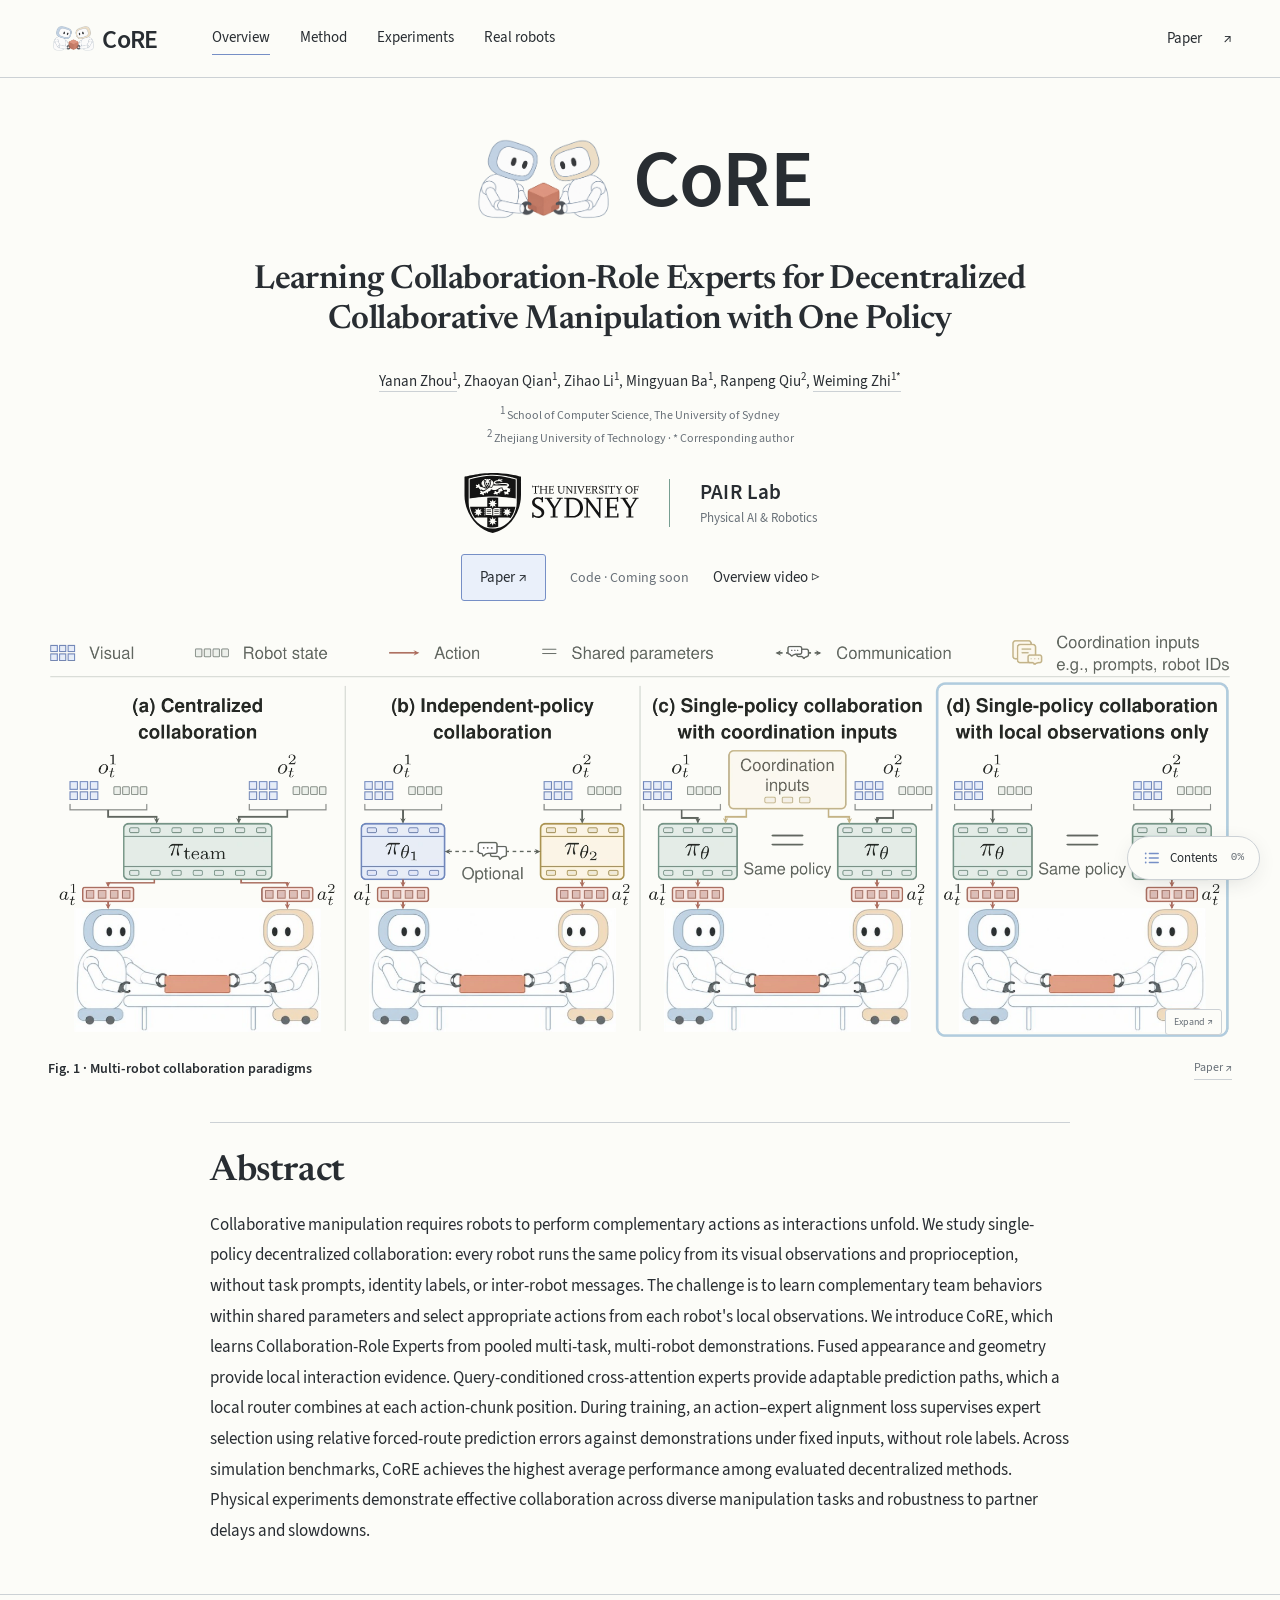
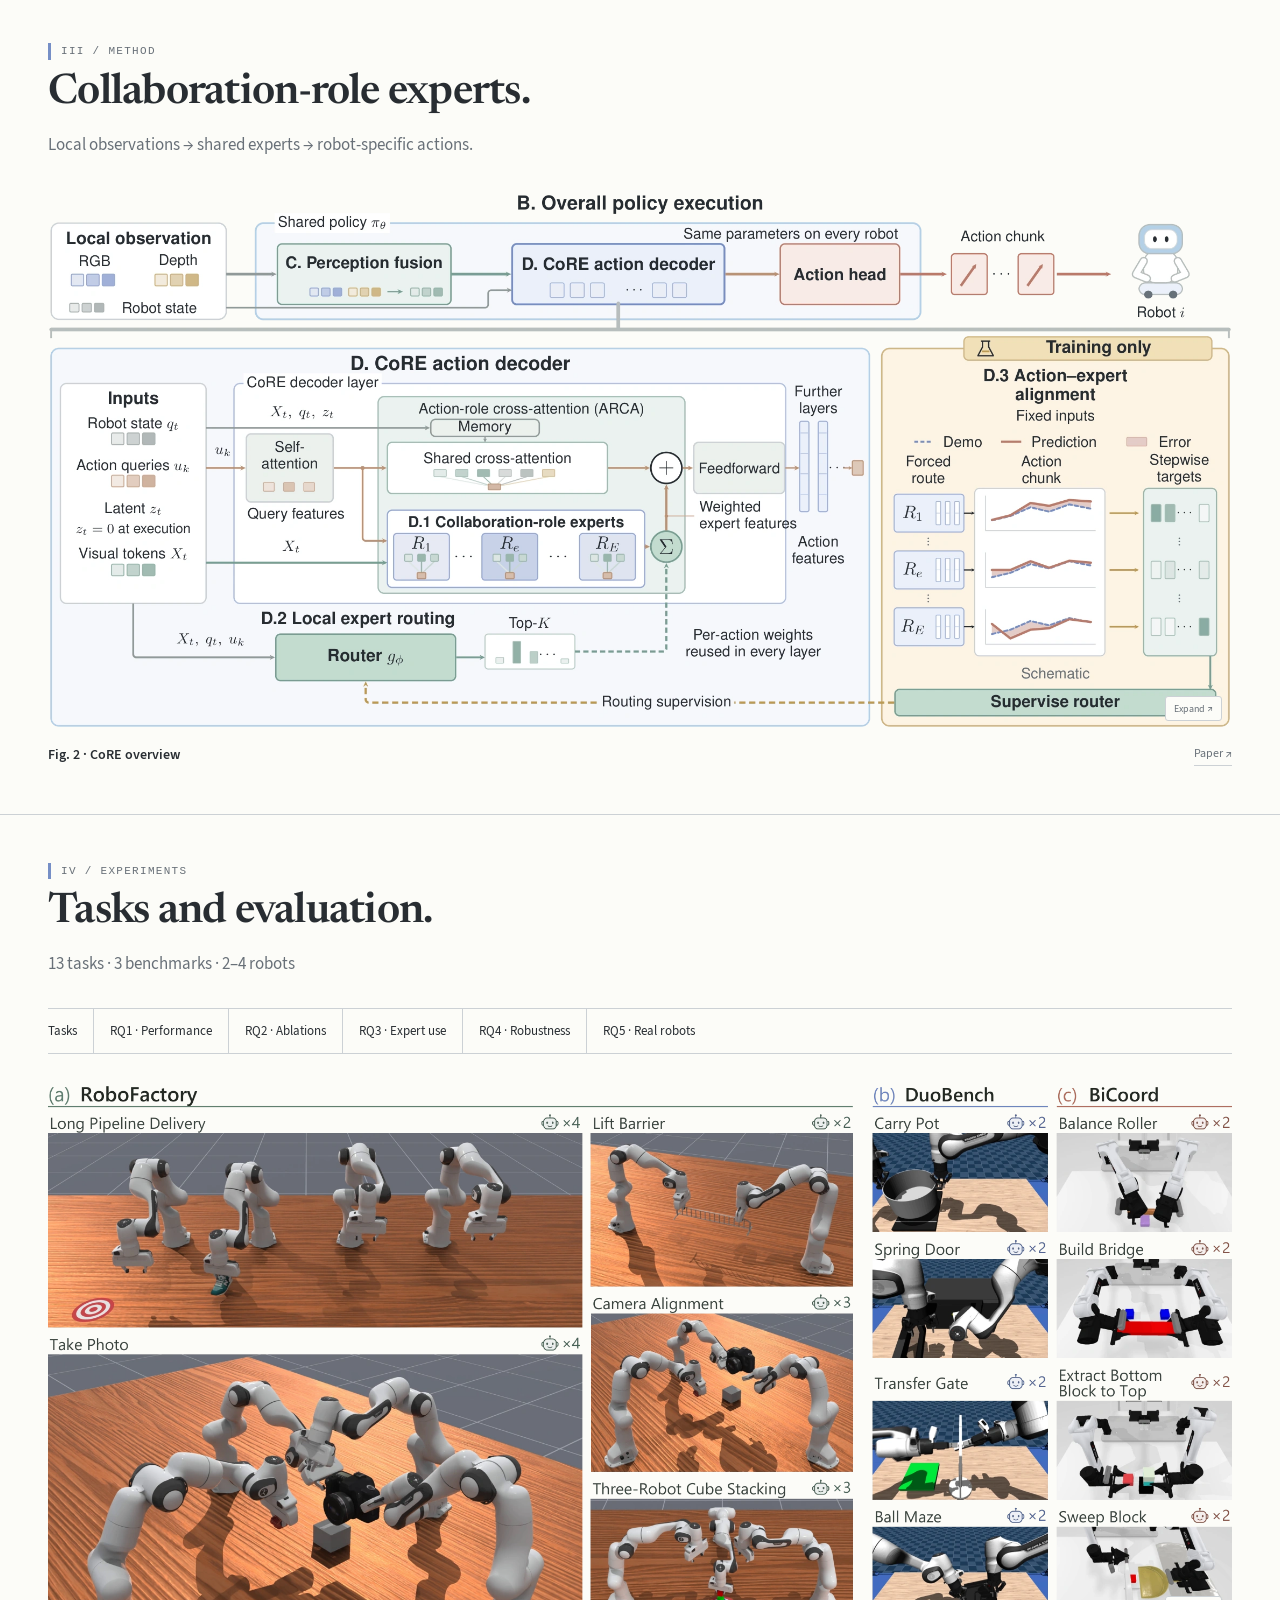
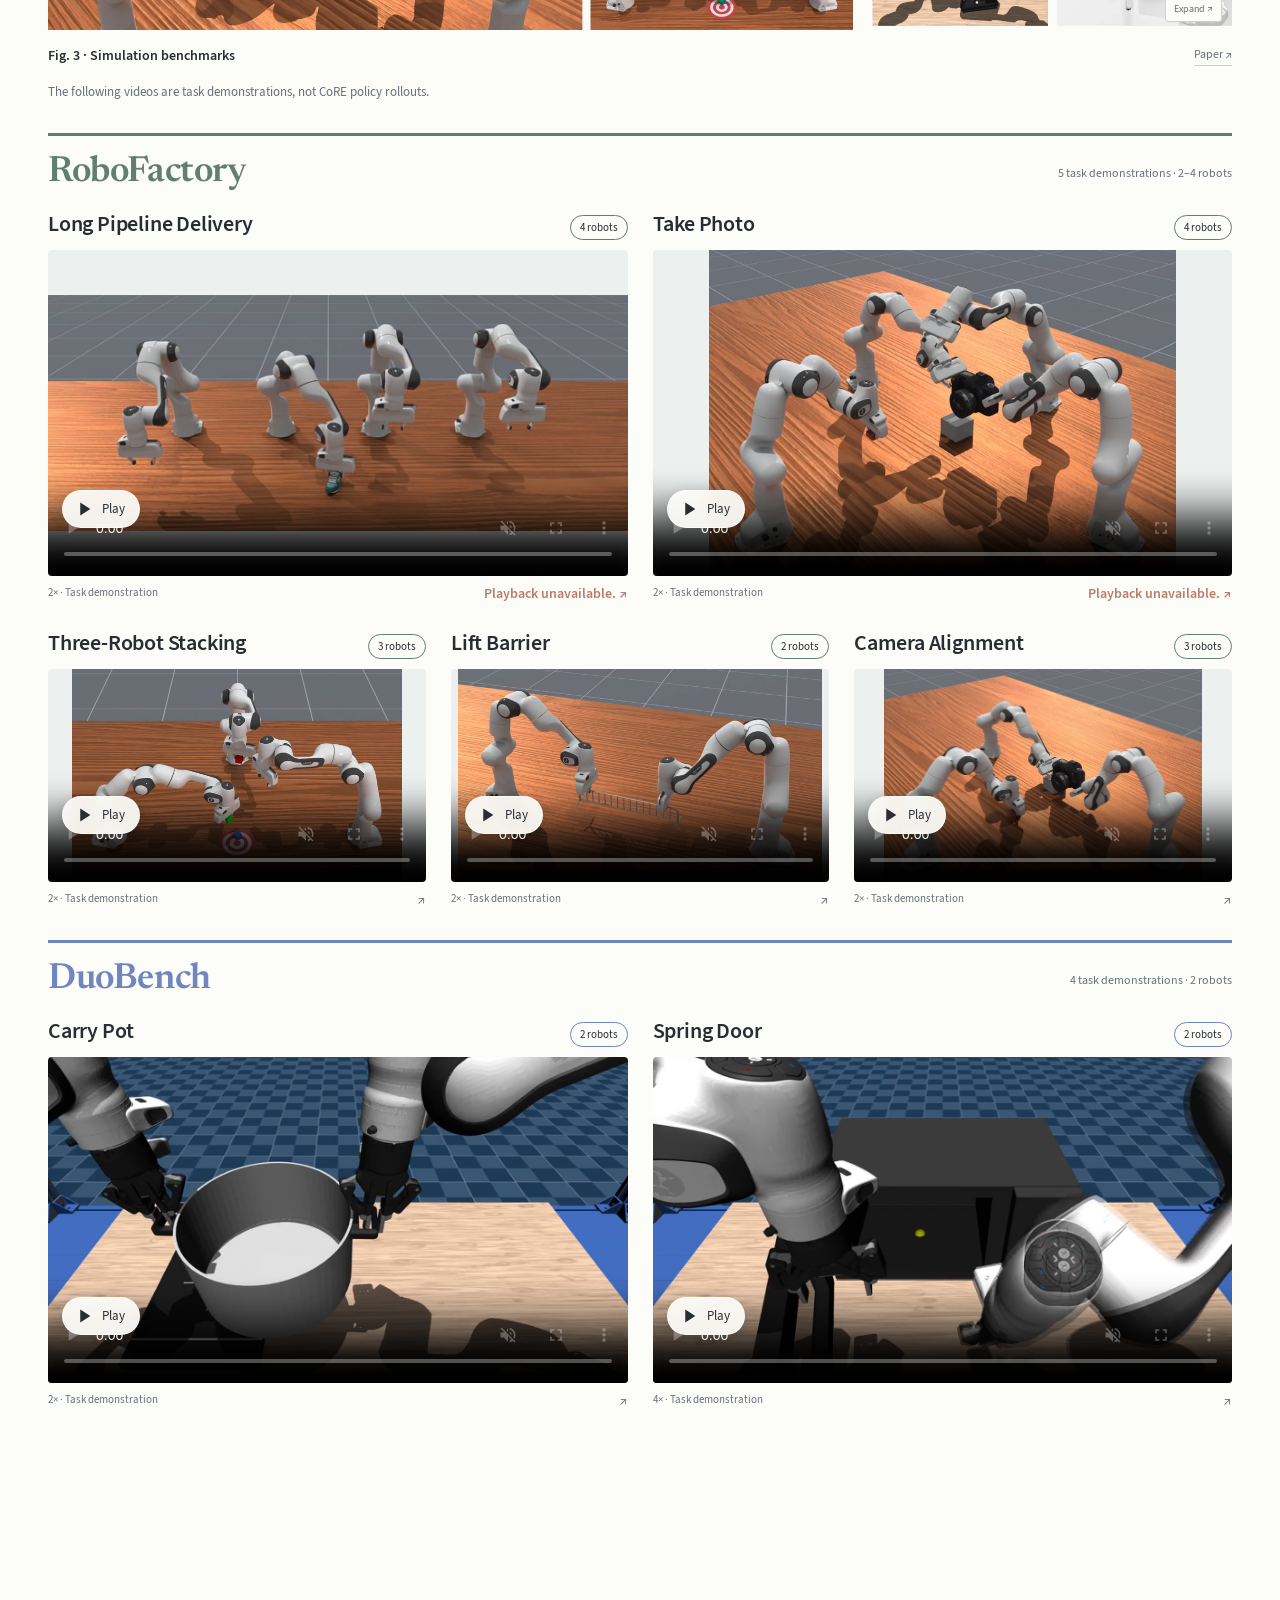
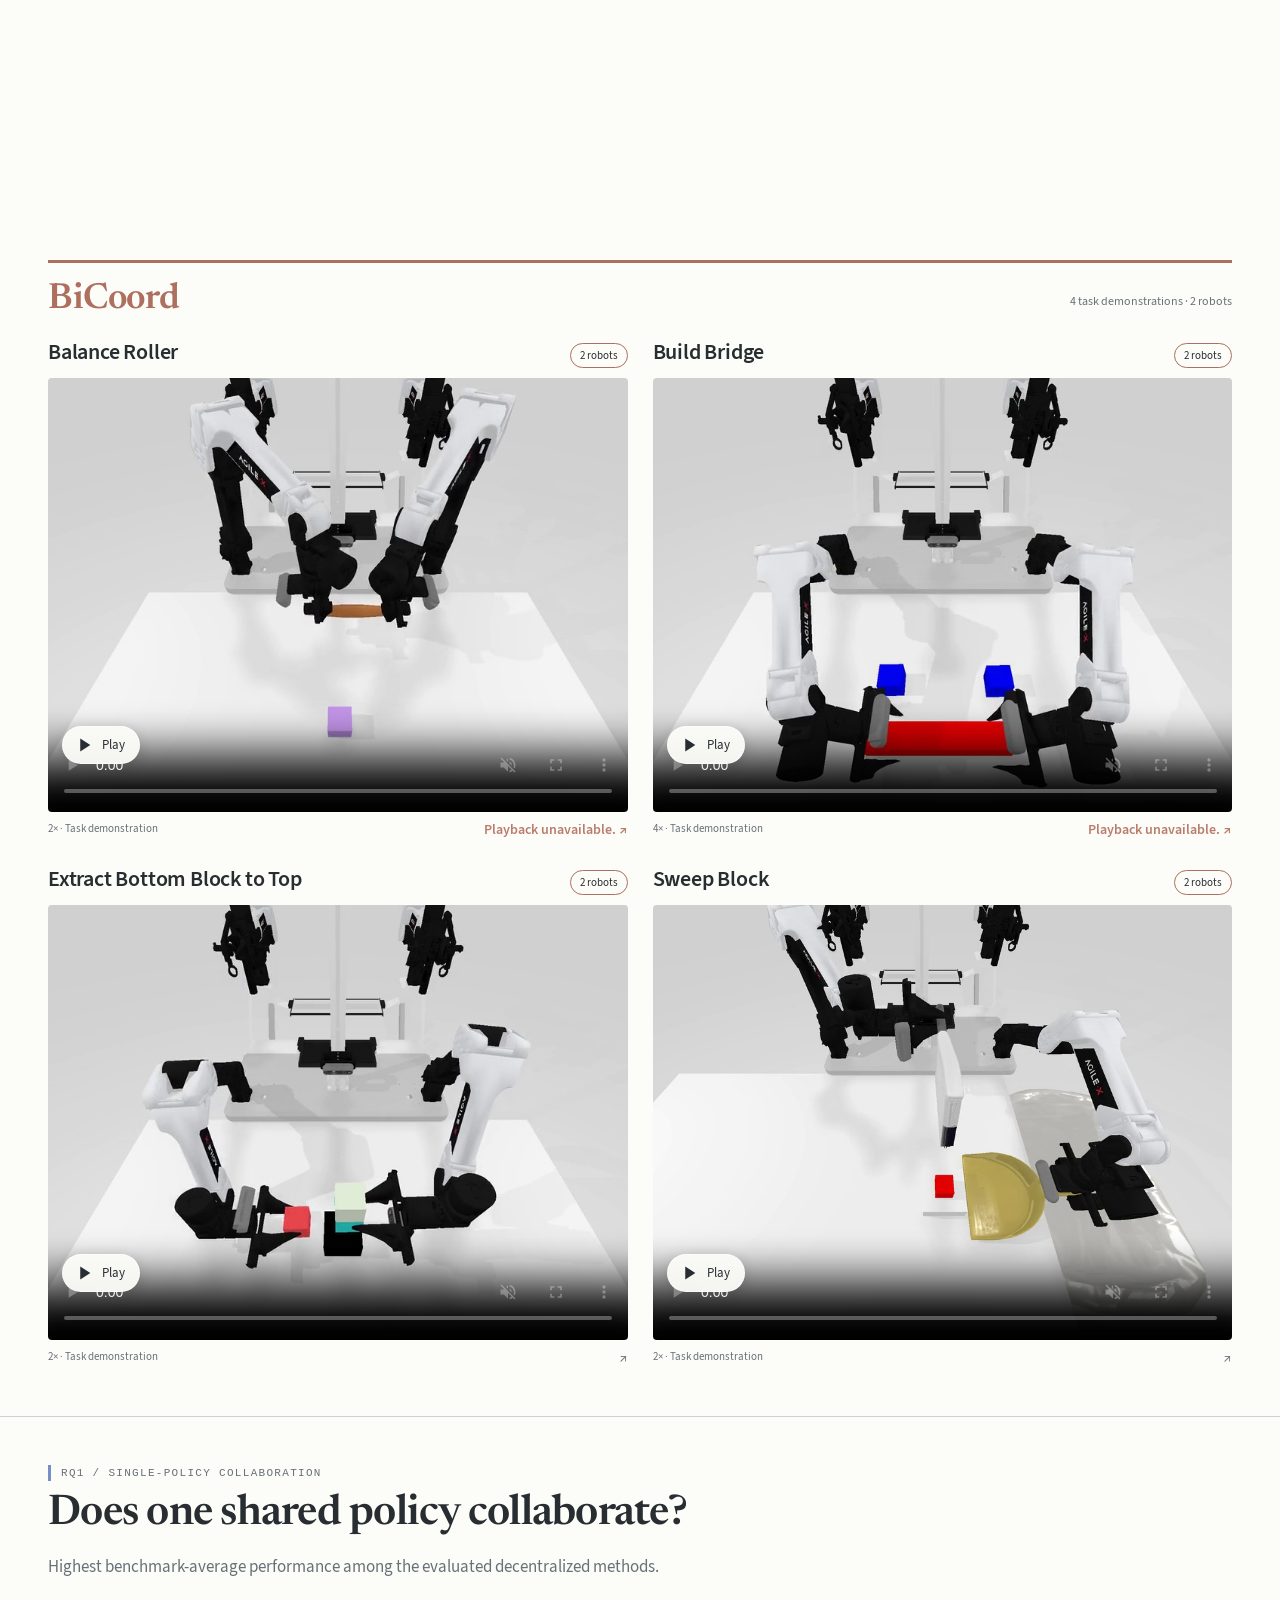
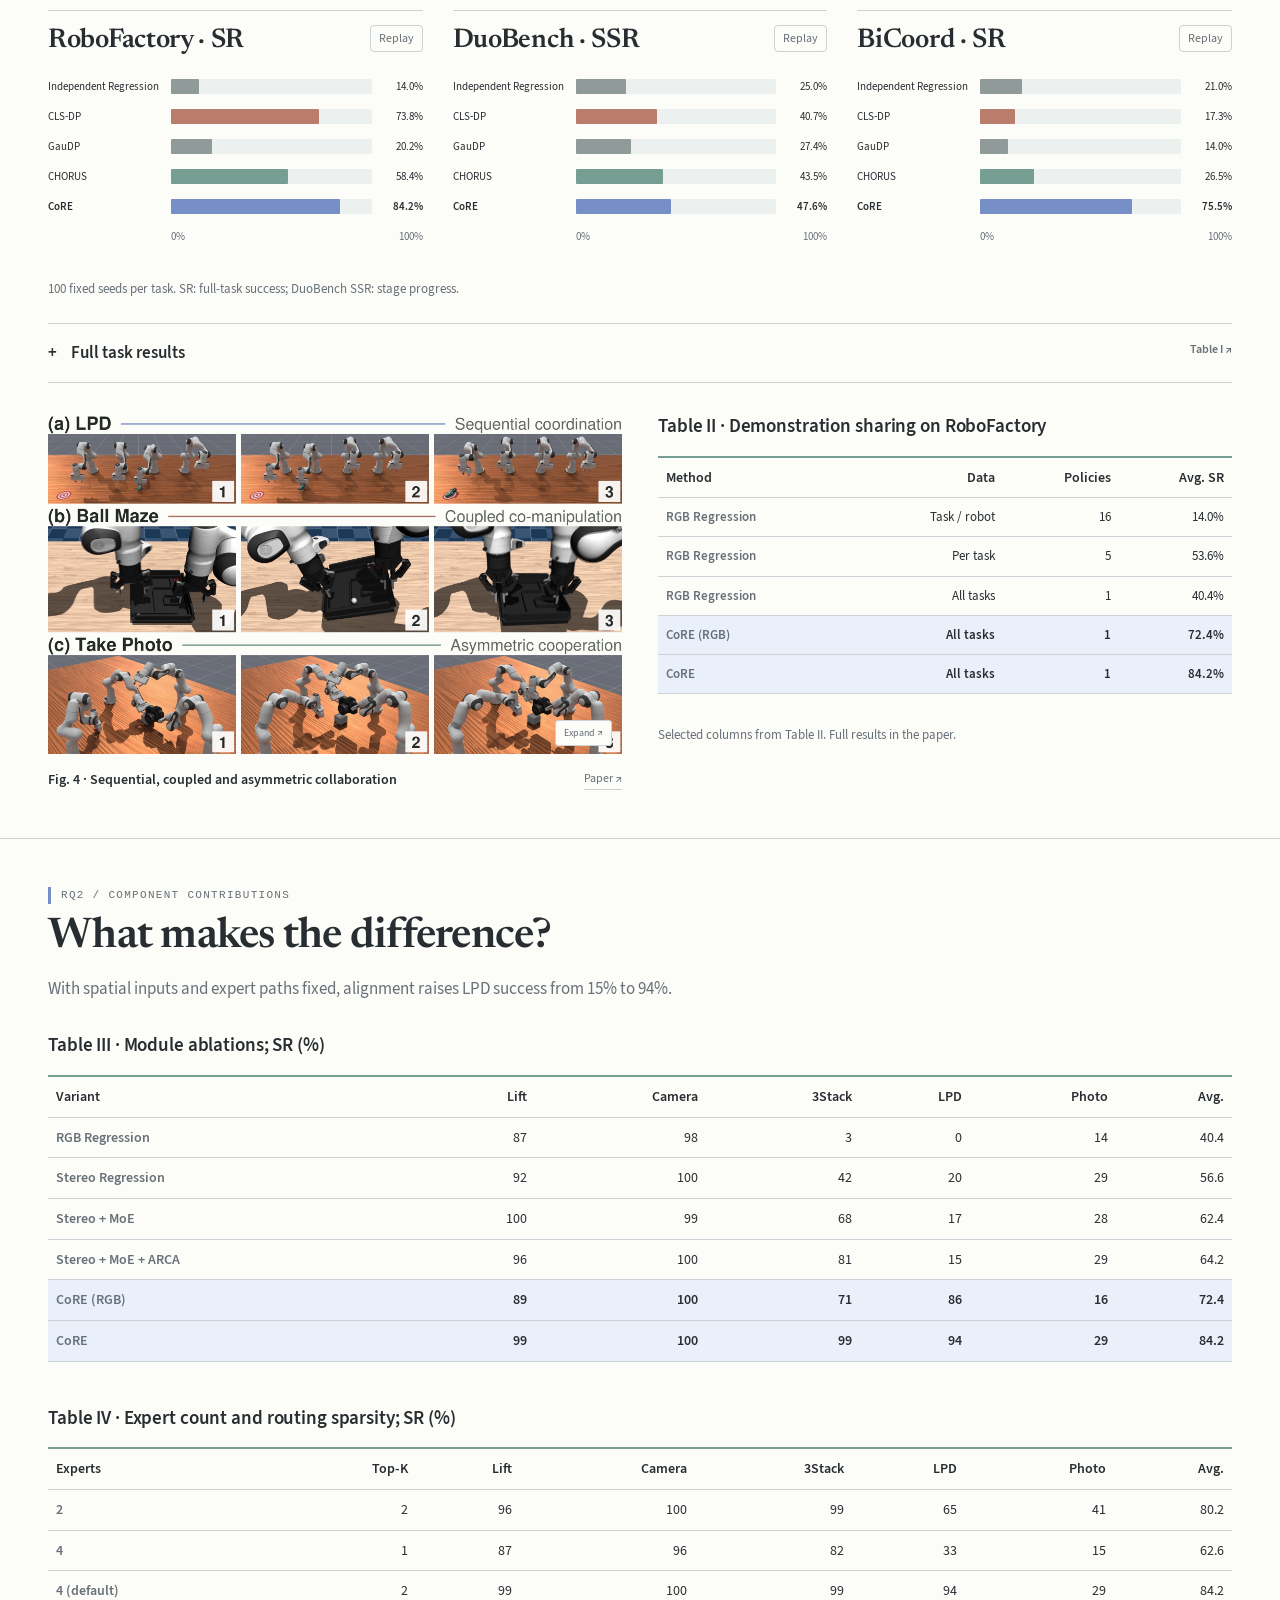
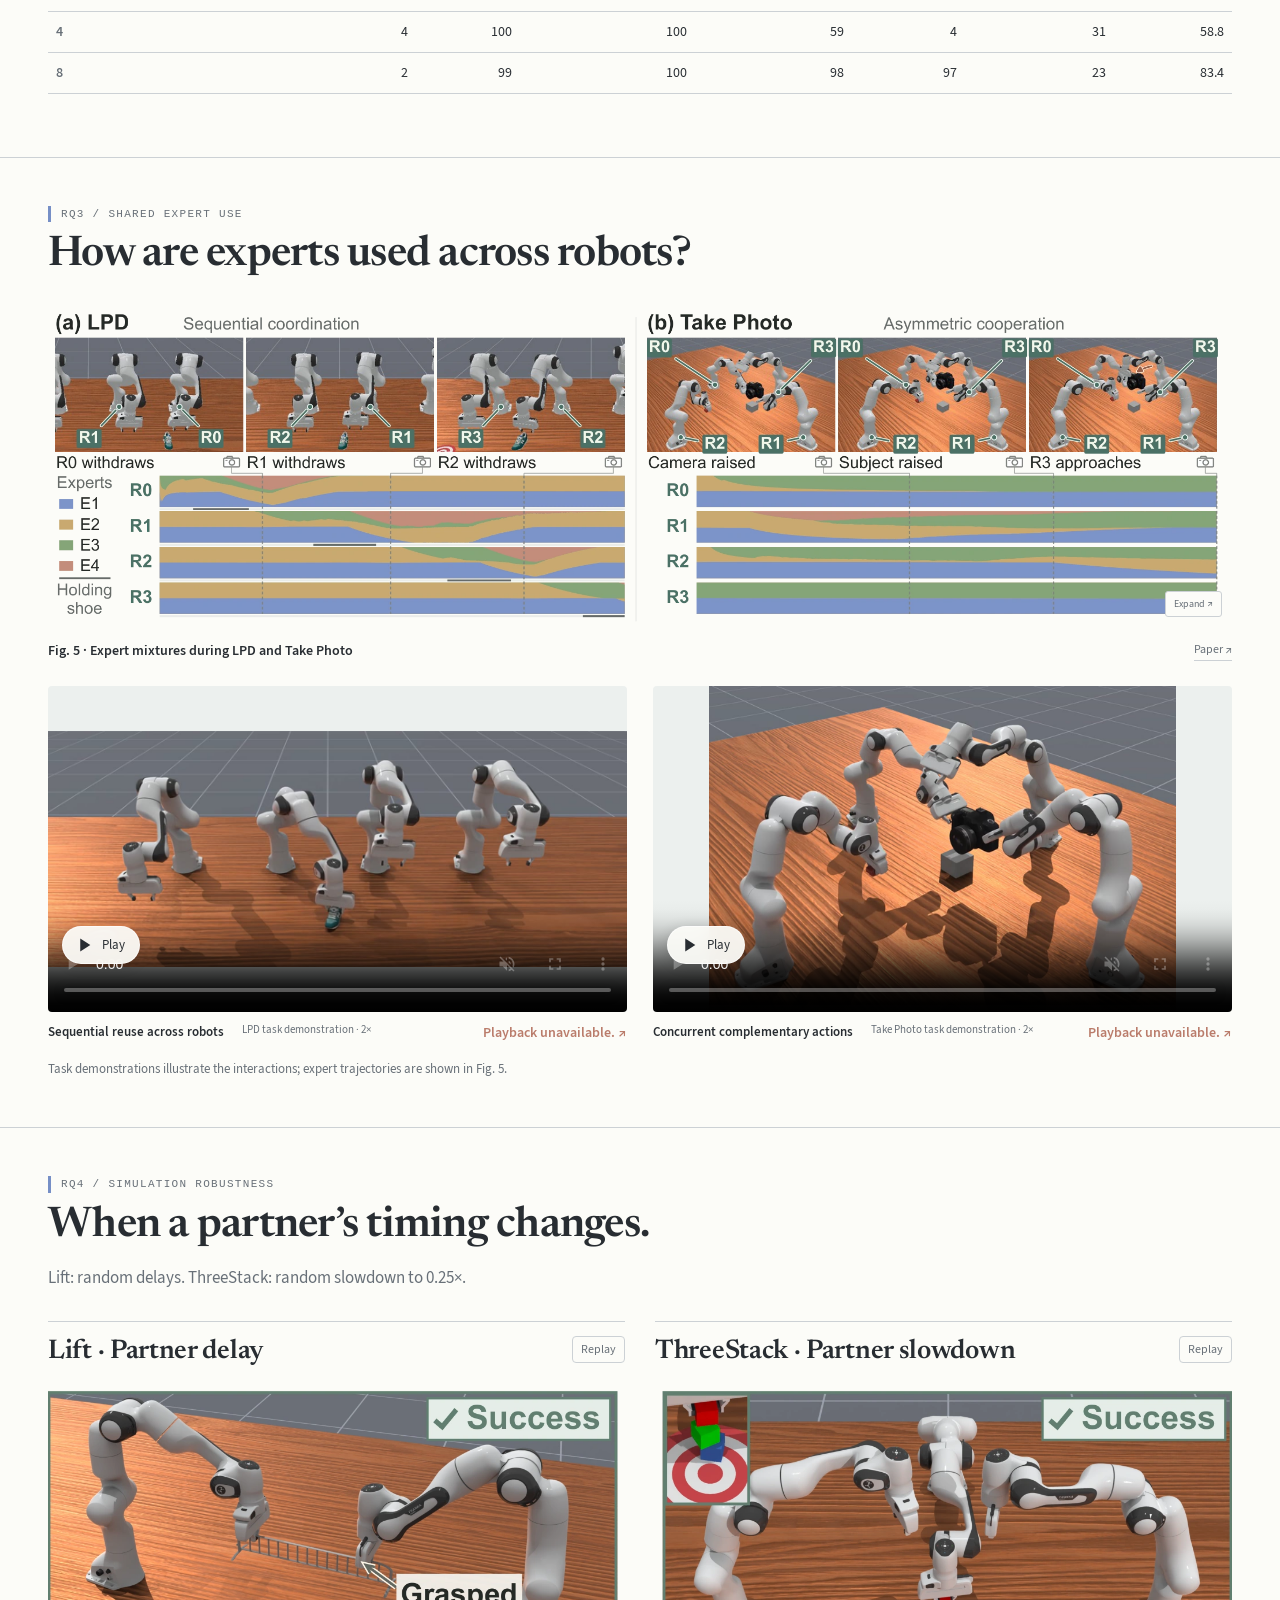
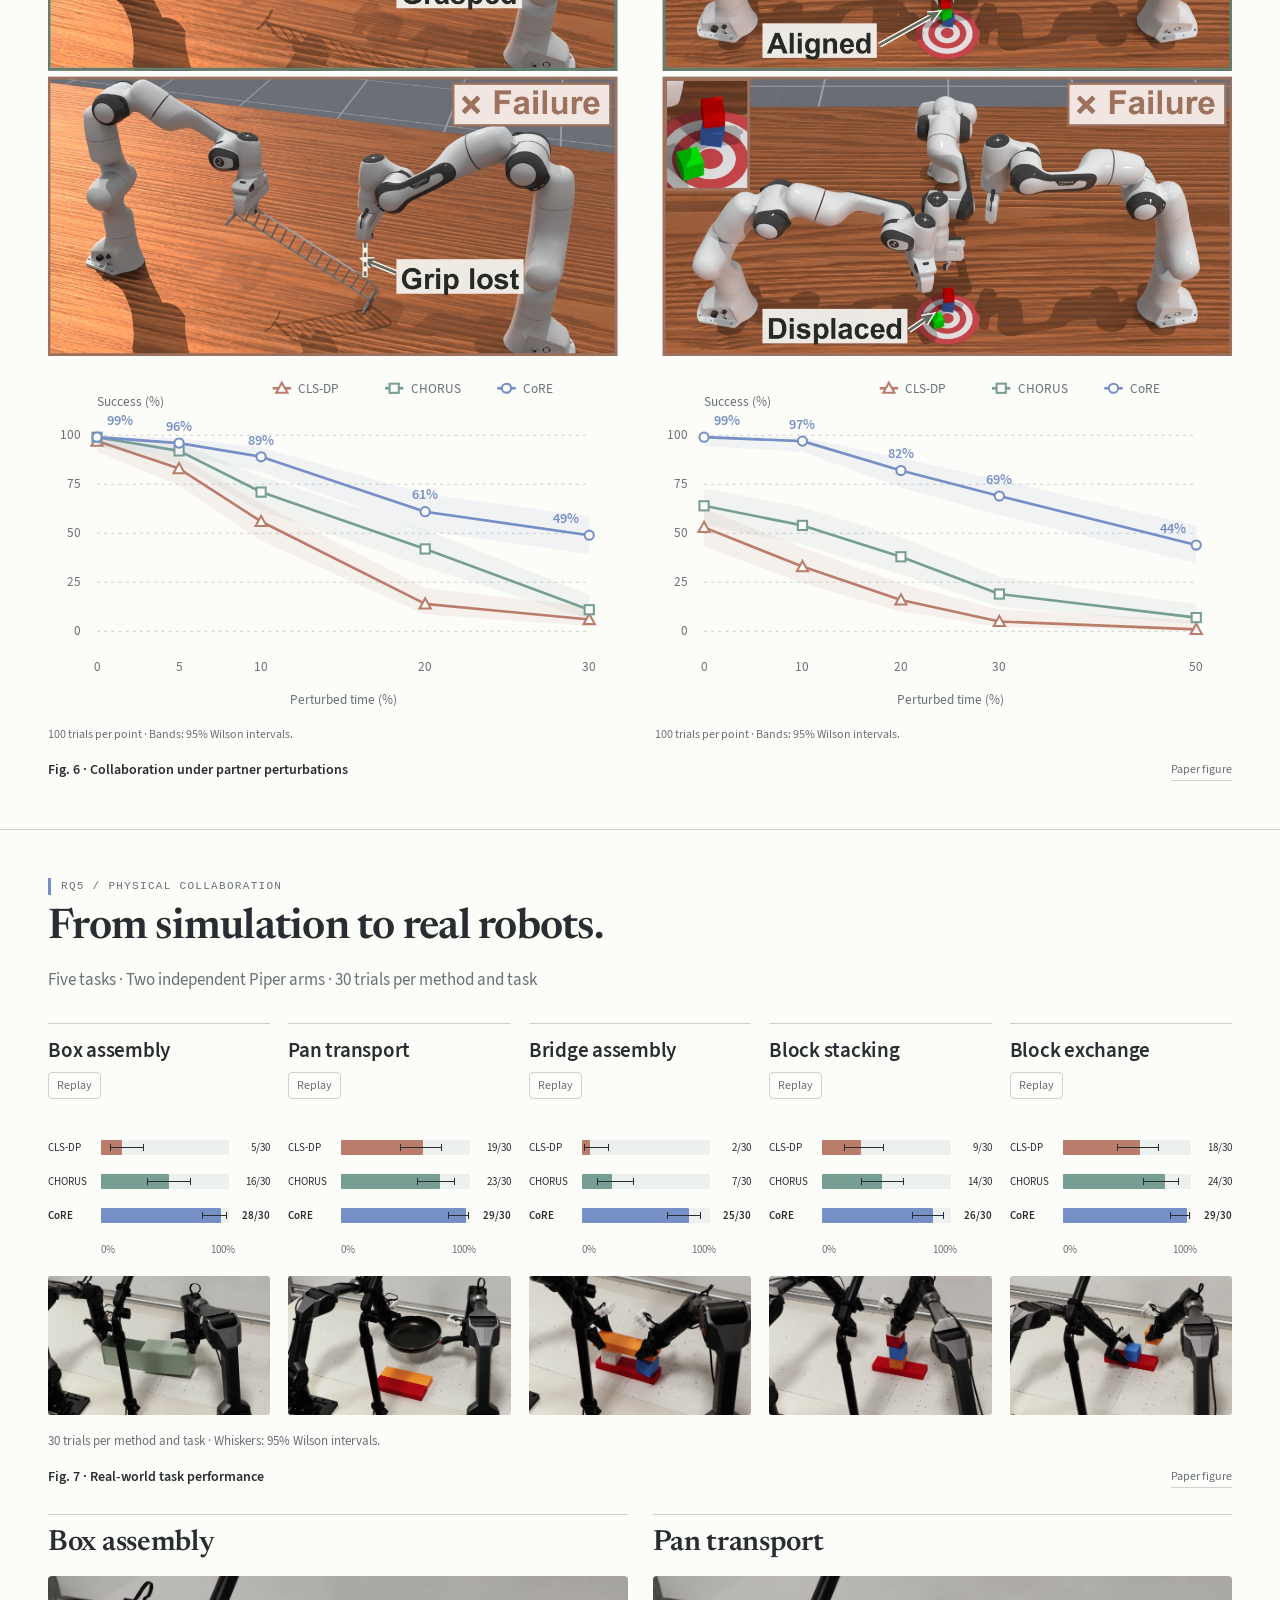
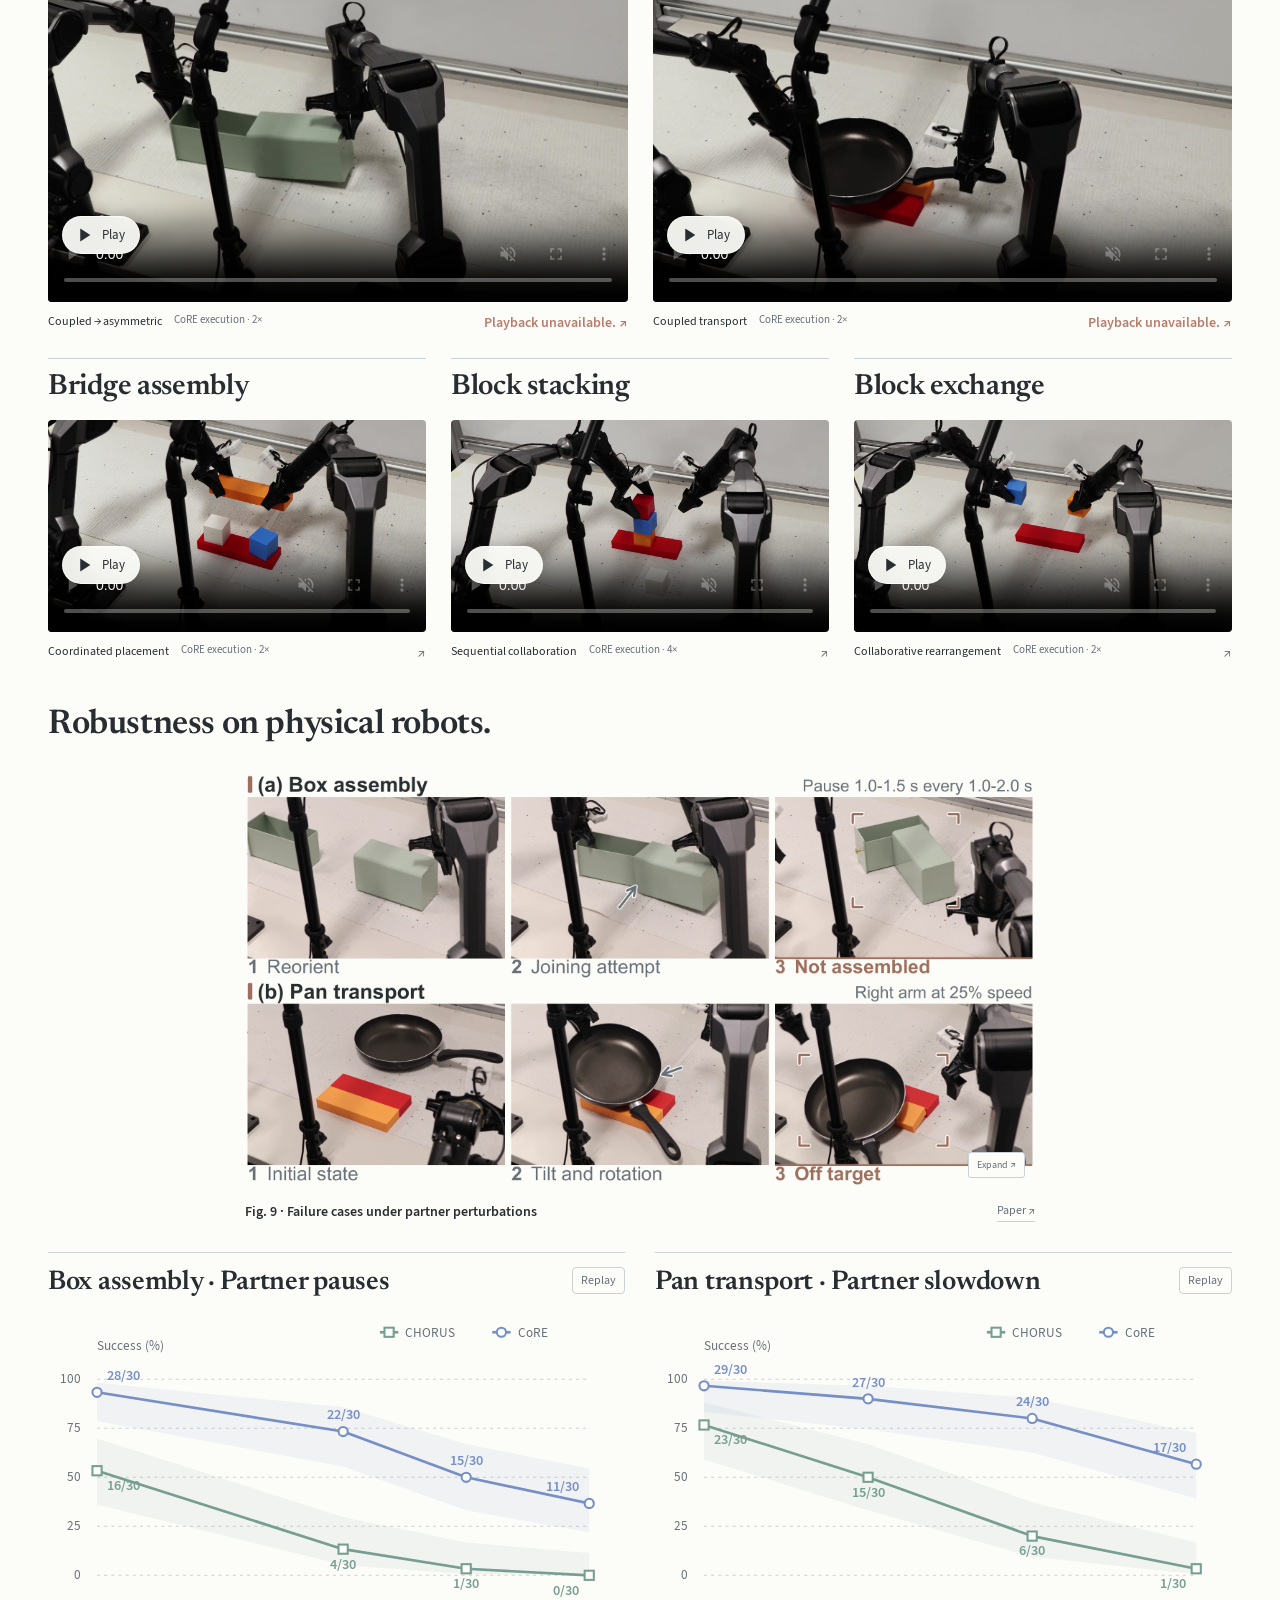
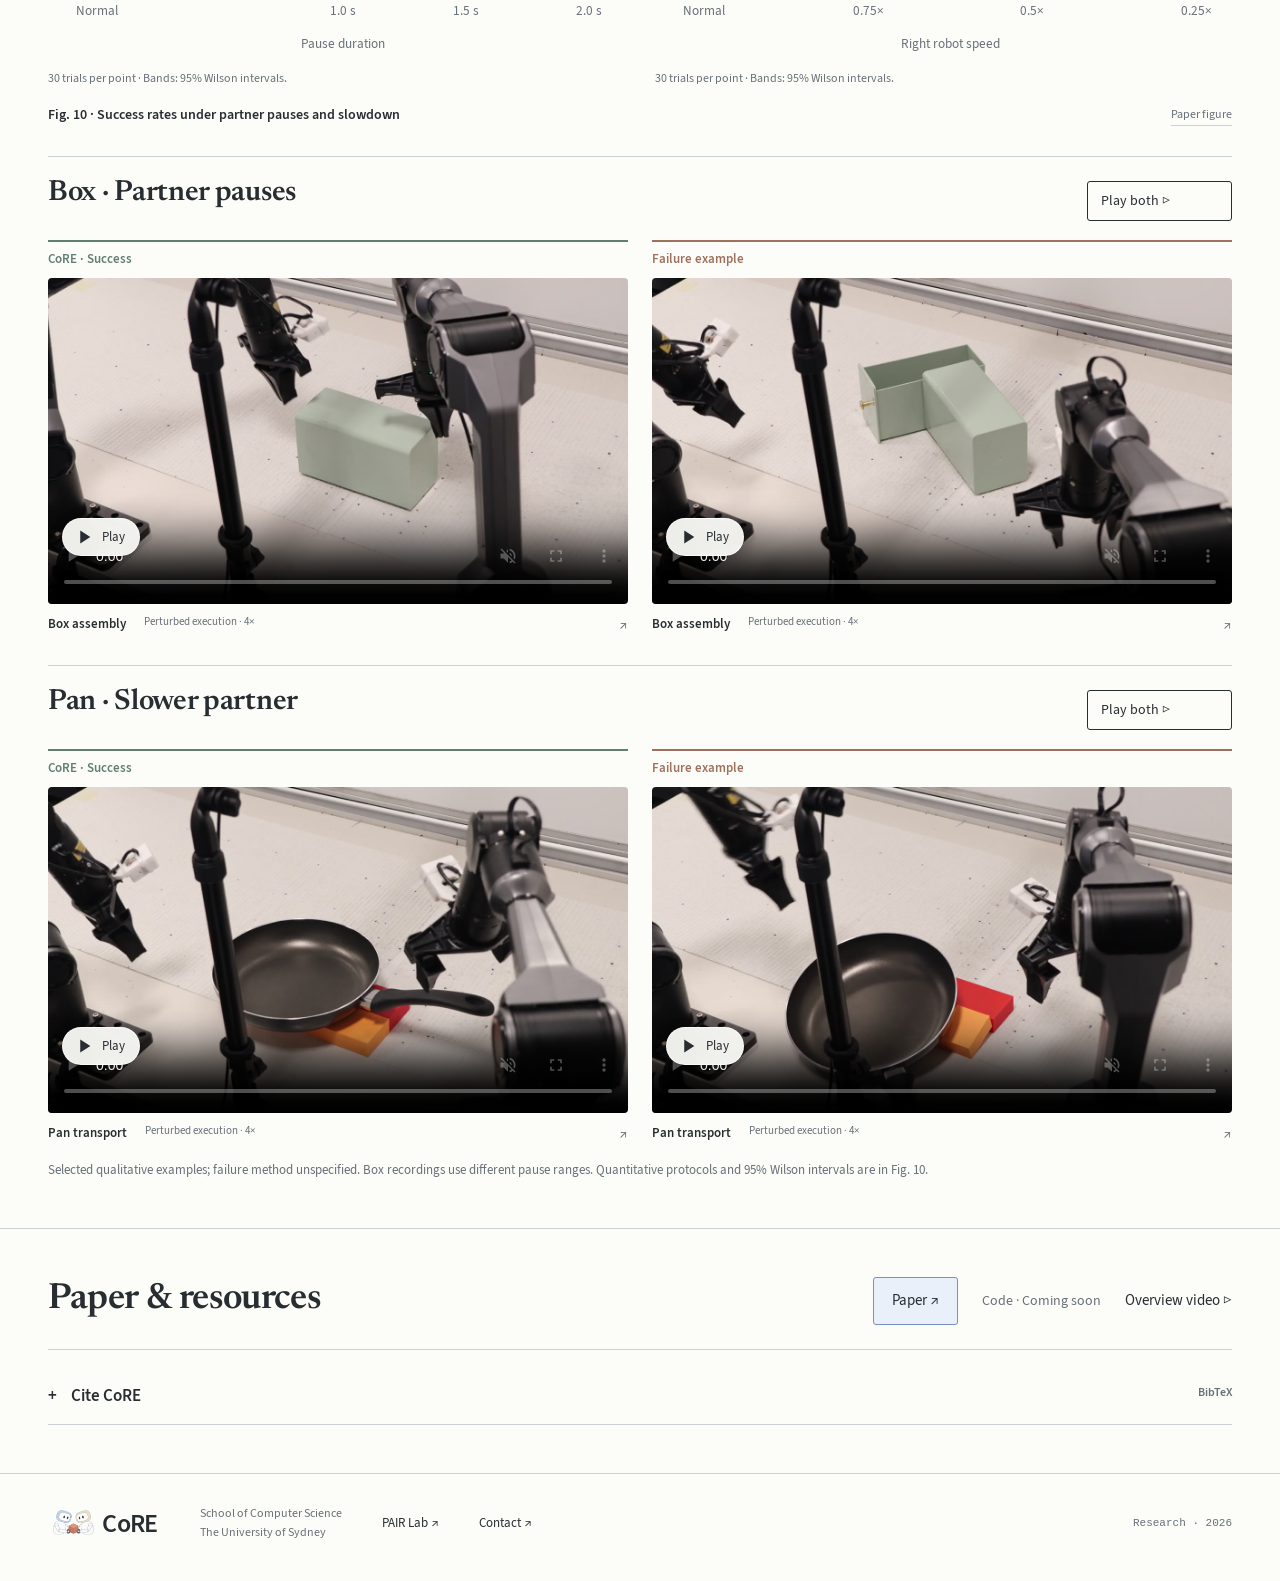
==== commit 6e3de0df: "Mark unreleased policy code as coming soon" ====
--- a/core/index.html
+++ b/core/index.html
@@ -2,7 +2,7 @@
 <html lang="en"><head><meta charset="utf-8"><meta name="viewport" content="width=device-width,initial-scale=1"><meta name="description" content="CoRE learns collaboration-role experts so independent robots can collaborate using copies of one shared policy and their own local observations."><meta name="theme-color" content="#fcfcf8"><meta property="og:title" content="CoRE — One policy. A team of collaborators."><meta property="og:description" content="Learning Collaboration-Role Experts for Decentralized Collaborative Manipulation with One Policy."><meta property="og:type" content="website"><meta property="og:image" content="https://yananzhou.me/core/assets/media/box.jpg"><meta property="og:url" content="https://yananzhou.me/core/"><link rel="canonical" href="https://yananzhou.me/core/"><title>CoRE — One policy. A team of collaborators.</title><link rel="icon" href="assets/brand/core-robots-final.png" type="image/png"><link rel="preload" href="assets/fonts/Newsreader-Variable.ttf" as="font" type="font/ttf" crossorigin><link rel="stylesheet" href="styles.css"><script src="data.js" defer></script><script src="charts.js" defer></script><script src="app.js" defer></script></head>
 <body><a class="skip-link" href="#main">Skip to content</a>
 <header class="site-header"><a class="wordmark" href="#top" aria-label="CoRE home"><span class="core-wordmark"><img class="core-robots" src="assets/brand/core-robots-final.png" alt="" width="1493" height="1053" decoding="async"><span class="core-name">CoRE</span></span></a><nav aria-label="Main navigation"><a href="#collaboration">Overview</a><a href="#method">Method</a><a href="#results">Experiments</a><a href="#robots">Real robots</a></nav><a class="nav-paper" href="assets/paper/CoRE.pdf" target="_blank" rel="noopener">Paper <span aria-hidden="true">↗</span></a></header>
-<main id="main"><section id="top" class="section paper-flow paper-hero"><div class="paper-masthead"><h1 class="core-title"><span class="core-wordmark"><img class="core-robots" src="assets/brand/core-robots-final.png" alt="" width="1493" height="1053" decoding="async"><span class="core-name">CoRE</span></span></h1><p class="paper-subtitle">Learning Collaboration-Role Experts for Decentralized Collaborative Manipulation with One Policy</p><p class="authors"><a href="https://yananzhou.me/">Yanan Zhou<sup>1</sup></a>, Zhaoyan Qian<sup>1</sup>, Zihao Li<sup>1</sup>, Mingyuan Ba<sup>1</sup>, Ranpeng Qiu<sup>2</sup>, <a href="https://www.weimingzhi.com/home">Weiming Zhi<sup>1*</sup></a></p><p class="affiliations"><sup>1</sup> School of Computer Science, The University of Sydney<br><sup>2</sup> Zhejiang University of Technology · <span>* Corresponding author</span></p><div class="institution-links"><a href="https://www.sydney.edu.au/" target="_blank" rel="noopener" aria-label="The University of Sydney"><img src="assets/brand/usyd.svg" alt="The University of Sydney" width="233" height="80"></a><a class="lab-link" href="https://aus.bot/" target="_blank" rel="noopener"><strong>PAIR Lab</strong><span>Physical AI &amp; Robotics</span></a></div><div class="resource-links"><a class="button" href="assets/paper/CoRE.pdf" target="_blank" rel="noopener">Paper ↗</a><a href="https://github.com/YananZHOU5555/Stereo-CoRE" target="_blank" rel="noopener">Code ↗</a><button class="text-button" data-open-film>Overview video ▷</button></div></div><div class="paper-teaser" id="collaboration"><figure class="paper-figure" data-paper-figure="1"><button class="figure-zoom" data-zoom="assets/figures/paradigms.webp" data-title="Fig. 1 · Multi-robot collaboration paradigms" aria-label="Enlarge Fig. 1: Multi-robot collaboration paradigms"><img src="assets/figures/paradigms.webp" alt="Multi-robot collaboration paradigms" loading="lazy"><span class="zoom-label">Expand ↗</span></button><figcaption><span>Fig. 1 · Multi-robot collaboration paradigms</span><a href="assets/paper/CoRE.pdf" target="_blank" rel="noopener">Paper ↗</a></figcaption></figure></div><div class="paper-abstract" id="abstract" aria-labelledby="abstract-title"><h2 id="abstract-title">Abstract</h2><p>Collaborative manipulation requires robots to perform complementary actions as interactions unfold. We study single-policy decentralized collaboration: every robot runs the same policy from its visual observations and proprioception, without task prompts, identity labels, or inter-robot messages. The challenge is to learn complementary team behaviors within shared parameters and select appropriate actions from each robot&#39;s local observations. We introduce CoRE, which learns Collaboration-Role Experts from pooled multi-task, multi-robot demonstrations. Fused appearance and geometry provide local interaction evidence. Query-conditioned cross-attention experts provide adaptable prediction paths, which a local router combines at each action-chunk position. During training, an action–expert alignment loss supervises expert selection using relative forced-route prediction errors against demonstrations under fixed inputs, without role labels. Across simulation benchmarks, CoRE achieves the highest average performance among evaluated decentralized methods. Physical experiments demonstrate effective collaboration across diverse manipulation tasks and robustness to partner delays and slowdowns.</p></div></section>
+<main id="main"><section id="top" class="section paper-flow paper-hero"><div class="paper-masthead"><h1 class="core-title"><span class="core-wordmark"><img class="core-robots" src="assets/brand/core-robots-final.png" alt="" width="1493" height="1053" decoding="async"><span class="core-name">CoRE</span></span></h1><p class="paper-subtitle">Learning Collaboration-Role Experts for Decentralized Collaborative Manipulation with One Policy</p><p class="authors"><a href="https://yananzhou.me/">Yanan Zhou<sup>1</sup></a>, Zhaoyan Qian<sup>1</sup>, Zihao Li<sup>1</sup>, Mingyuan Ba<sup>1</sup>, Ranpeng Qiu<sup>2</sup>, <a href="https://www.weimingzhi.com/home">Weiming Zhi<sup>1*</sup></a></p><p class="affiliations"><sup>1</sup> School of Computer Science, The University of Sydney<br><sup>2</sup> Zhejiang University of Technology · <span>* Corresponding author</span></p><div class="institution-links"><a href="https://www.sydney.edu.au/" target="_blank" rel="noopener" aria-label="The University of Sydney"><img src="assets/brand/usyd.svg" alt="The University of Sydney" width="233" height="80"></a><a class="lab-link" href="https://aus.bot/" target="_blank" rel="noopener"><strong>PAIR Lab</strong><span>Physical AI &amp; Robotics</span></a></div><div class="resource-links"><a class="button" href="assets/paper/CoRE.pdf" target="_blank" rel="noopener">Paper ↗</a><span class="code-pending" title="The policy code repository is not yet public.">Code · Coming soon</span><button class="text-button" data-open-film>Overview video ▷</button></div></div><div class="paper-teaser" id="collaboration"><figure class="paper-figure" data-paper-figure="1"><button class="figure-zoom" data-zoom="assets/figures/paradigms.webp" data-title="Fig. 1 · Multi-robot collaboration paradigms" aria-label="Enlarge Fig. 1: Multi-robot collaboration paradigms"><img src="assets/figures/paradigms.webp" alt="Multi-robot collaboration paradigms" loading="lazy"><span class="zoom-label">Expand ↗</span></button><figcaption><span>Fig. 1 · Multi-robot collaboration paradigms</span><a href="assets/paper/CoRE.pdf" target="_blank" rel="noopener">Paper ↗</a></figcaption></figure></div><div class="paper-abstract" id="abstract" aria-labelledby="abstract-title"><h2 id="abstract-title">Abstract</h2><p>Collaborative manipulation requires robots to perform complementary actions as interactions unfold. We study single-policy decentralized collaboration: every robot runs the same policy from its visual observations and proprioception, without task prompts, identity labels, or inter-robot messages. The challenge is to learn complementary team behaviors within shared parameters and select appropriate actions from each robot&#39;s local observations. We introduce CoRE, which learns Collaboration-Role Experts from pooled multi-task, multi-robot demonstrations. Fused appearance and geometry provide local interaction evidence. Query-conditioned cross-attention experts provide adaptable prediction paths, which a local router combines at each action-chunk position. During training, an action–expert alignment loss supervises expert selection using relative forced-route prediction errors against demonstrations under fixed inputs, without role labels. Across simulation benchmarks, CoRE achieves the highest average performance among evaluated decentralized methods. Physical experiments demonstrate effective collaboration across diverse manipulation tasks and robustness to partner delays and slowdowns.</p></div></section>
 <section id="method" class="section paper-flow "><div class="paper-section-head"><p class="eyebrow">III / Method</p><h2>Collaboration-role experts.</h2><p class="section-note">Local observations → shared experts → robot-specific actions.</p></div><figure class="paper-figure" data-paper-figure="2"><button class="figure-zoom" data-zoom="assets/figures/method.webp" data-title="Fig. 2 · CoRE overview" aria-label="Enlarge Fig. 2: CoRE overview"><img src="assets/figures/method.webp" alt="CoRE overview" loading="lazy"><span class="zoom-label">Expand ↗</span></button><figcaption><span>Fig. 2 · CoRE overview</span><a href="assets/paper/CoRE.pdf" target="_blank" rel="noopener">Paper ↗</a></figcaption></figure></section>
 <section id="results" class="section paper-flow "><div class="paper-section-head"><p class="eyebrow">IV / Experiments</p><h2>Tasks and evaluation.</h2><p class="section-note">13 tasks · 3 benchmarks · 2–4 robots</p></div><nav class="rq-index" aria-label="Experiment questions"><a href="#results">Tasks</a><a href="#rq1">RQ1 · Performance</a><a href="#rq2">RQ2 · Ablations</a><a href="#experts">RQ3 · Expert use</a><a href="#robustness">RQ4 · Robustness</a><a href="#robots">RQ5 · Real robots</a></nav><figure class="paper-figure" data-paper-figure="3"><button class="figure-zoom" data-zoom="assets/figures/benchmarks.webp" data-title="Fig. 3 · Simulation benchmarks" aria-label="Enlarge Fig. 3: Simulation benchmarks"><img src="assets/figures/benchmarks.webp" alt="Simulation benchmarks" loading="lazy"><span class="zoom-label">Expand ↗</span></button><figcaption><span>Fig. 3 · Simulation benchmarks</span><a href="assets/paper/CoRE.pdf" target="_blank" rel="noopener">Paper ↗</a></figcaption></figure><p class="evidence-note">The following videos are task demonstrations, not CoRE policy rollouts.</p><article class="benchmark-suite suite-robofactory" id="bench-RoboFactory"><header class="suite-heading"><h3>RoboFactory</h3><span>5 task demonstrations · 2–4 robots</span></header><div class="sim-gallery"><article class="sim-card four-robot" data-sim-task="RoboFactory_LPD"><div class="sim-card-heading"><h4>Long Pipeline Delivery</h4><span>4 robots</span></div><figure class="video-figure"><div class="video-wrap"><video poster="assets/media/RoboFactory_LPD.jpg" muted playsinline preload="none" controls data-src="assets/media/RoboFactory_LPD.mp4" aria-label="Long Pipeline Delivery — 2× · Task demonstration" ></video><button class="video-play" aria-label="Play Long Pipeline Delivery"><svg viewBox="0 0 24 24" aria-hidden="true"><path d="m9 5 11 7-11 7Z" fill="currentColor"/></svg><span>Play</span></button></div><figcaption><strong>Long Pipeline Delivery</strong><span>2× · Task demonstration</span><a class="clip-link" href="assets/media/RoboFactory_LPD.mp4" target="_blank" rel="noopener" aria-label="Open Long Pipeline Delivery video">↗</a></figcaption></figure></article><article class="sim-card four-robot" data-sim-task="RoboFactory_TakePhoto"><div class="sim-card-heading"><h4>Take Photo</h4><span>4 robots</span></div><figure class="video-figure"><div class="video-wrap"><video poster="assets/media/RoboFactory_TakePhoto.jpg" muted playsinline preload="none" controls data-src="assets/media/RoboFactory_TakePhoto.mp4" aria-label="Take Photo — 2× · Task demonstration" ></video><button class="video-play" aria-label="Play Take Photo"><svg viewBox="0 0 24 24" aria-hidden="true"><path d="m9 5 11 7-11 7Z" fill="currentColor"/></svg><span>Play</span></button></div><figcaption><strong>Take Photo</strong><span>2× · Task demonstration</span><a class="clip-link" href="assets/media/RoboFactory_TakePhoto.mp4" target="_blank" rel="noopener" aria-label="Open Take Photo video">↗</a></figcaption></figure></article><article class="sim-card " data-sim-task="RoboFactory_ThreeStack"><div class="sim-card-heading"><h4>Three-Robot Stacking</h4><span>3 robots</span></div><figure class="video-figure"><div class="video-wrap"><video poster="assets/media/RoboFactory_ThreeStack.jpg" muted playsinline preload="none" controls data-src="assets/media/RoboFactory_ThreeStack.mp4" aria-label="Three-Robot Stacking — 2× · Task demonstration" ></video><button class="video-play" aria-label="Play Three-Robot Stacking"><svg viewBox="0 0 24 24" aria-hidden="true"><path d="m9 5 11 7-11 7Z" fill="currentColor"/></svg><span>Play</span></button></div><figcaption><strong>Three-Robot Stacking</strong><span>2× · Task demonstration</span><a class="clip-link" href="assets/media/RoboFactory_ThreeStack.mp4" target="_blank" rel="noopener" aria-label="Open Three-Robot Stacking video">↗</a></figcaption></figure></article><article class="sim-card " data-sim-task="RoboFactory_Lift"><div class="sim-card-heading"><h4>Lift Barrier</h4><span>2 robots</span></div><figure class="video-figure"><div class="video-wrap"><video poster="assets/media/RoboFactory_Lift.jpg" muted playsinline preload="none" controls data-src="assets/media/RoboFactory_Lift.mp4" aria-label="Lift Barrier — 2× · Task demonstration" ></video><button class="video-play" aria-label="Play Lift Barrier"><svg viewBox="0 0 24 24" aria-hidden="true"><path d="m9 5 11 7-11 7Z" fill="currentColor"/></svg><span>Play</span></button></div><figcaption><strong>Lift Barrier</strong><span>2× · Task demonstration</span><a class="clip-link" href="assets/media/RoboFactory_Lift.mp4" target="_blank" rel="noopener" aria-label="Open Lift Barrier video">↗</a></figcaption></figure></article><article class="sim-card " data-sim-task="RoboFactory_Camera"><div class="sim-card-heading"><h4>Camera Alignment</h4><span>3 robots</span></div><figure class="video-figure"><div class="video-wrap"><video poster="assets/media/RoboFactory_Camera.jpg" muted playsinline preload="none" controls data-src="assets/media/RoboFactory_Camera.mp4" aria-label="Camera Alignment — 2× · Task demonstration" ></video><button class="video-play" aria-label="Play Camera Alignment"><svg viewBox="0 0 24 24" aria-hidden="true"><path d="m9 5 11 7-11 7Z" fill="currentColor"/></svg><span>Play</span></button></div><figcaption><strong>Camera Alignment</strong><span>2× · Task demonstration</span><a class="clip-link" href="assets/media/RoboFactory_Camera.mp4" target="_blank" rel="noopener" aria-label="Open Camera Alignment video">↗</a></figcaption></figure></article></div></article><article class="benchmark-suite suite-duobench" id="bench-DuoBench"><header class="suite-heading"><h3>DuoBench</h3><span>4 task demonstrations · 2 robots</span></header><div class="sim-gallery"><article class="sim-card " data-sim-task="DuoBench_Carry"><div class="sim-card-heading"><h4>Carry Pot</h4><span>2 robots</span></div><figure class="video-figure"><div class="video-wrap"><video poster="assets/media/DuoBench_Carry.jpg" muted playsinline preload="none" controls data-src="assets/media/DuoBench_Carry.mp4" aria-label="Carry Pot — 2× · Task demonstration" ></video><button class="video-play" aria-label="Play Carry Pot"><svg viewBox="0 0 24 24" aria-hidden="true"><path d="m9 5 11 7-11 7Z" fill="currentColor"/></svg><span>Play</span></button></div><figcaption><strong>Carry Pot</strong><span>2× · Task demonstration</span><a class="clip-link" href="assets/media/DuoBench_Carry.mp4" target="_blank" rel="noopener" aria-label="Open Carry Pot video">↗</a></figcaption></figure></article><article class="sim-card " data-sim-task="DuoBench_Spring"><div class="sim-card-heading"><h4>Spring Door</h4><span>2 robots</span></div><figure class="video-figure"><div class="video-wrap"><video poster="assets/media/DuoBench_Spring.jpg" muted playsinline preload="none" controls data-src="assets/media/DuoBench_Spring.mp4" aria-label="Spring Door — 4× · Task demonstration" ></video><button class="video-play" aria-label="Play Spring Door"><svg viewBox="0 0 24 24" aria-hidden="true"><path d="m9 5 11 7-11 7Z" fill="currentColor"/></svg><span>Play</span></button></div><figcaption><strong>Spring Door</strong><span>4× · Task demonstration</span><a class="clip-link" href="assets/media/DuoBench_Spring.mp4" target="_blank" rel="noopener" aria-label="Open Spring Door video">↗</a></figcaption></figure></article><article class="sim-card " data-sim-task="DuoBench_Transfer"><div class="sim-card-heading"><h4>Transfer Gate</h4><span>2 robots</span></div><figure class="video-figure"><div class="video-wrap"><video poster="assets/media/DuoBench_Transfer.jpg" muted playsinline preload="none" controls data-src="assets/media/DuoBench_Transfer.mp4" aria-label="Transfer Gate — 2× · Task demonstration" ></video><button class="video-play" aria-label="Play Transfer Gate"><svg viewBox="0 0 24 24" aria-hidden="true"><path d="m9 5 11 7-11 7Z" fill="currentColor"/></svg><span>Play</span></button></div><figcaption><strong>Transfer Gate</strong><span>2× · Task demonstration</span><a class="clip-link" href="assets/media/DuoBench_Transfer.mp4" target="_blank" rel="noopener" aria-label="Open Transfer Gate video">↗</a></figcaption></figure></article><article class="sim-card " data-sim-task="DuoBench_BallMaze"><div class="sim-card-heading"><h4>Ball Maze</h4><span>2 robots</span></div><figure class="video-figure"><div class="video-wrap"><video poster="assets/media/DuoBench_BallMaze.jpg" muted playsinline preload="none" controls data-src="assets/media/DuoBench_BallMaze.mp4" aria-label="Ball Maze — 2× · Task demonstration" ></video><button class="video-play" aria-label="Play Ball Maze"><svg viewBox="0 0 24 24" aria-hidden="true"><path d="m9 5 11 7-11 7Z" fill="currentColor"/></svg><span>Play</span></button></div><figcaption><strong>Ball Maze</strong><span>2× · Task demonstration</span><a class="clip-link" href="assets/media/DuoBench_BallMaze.mp4" target="_blank" rel="noopener" aria-label="Open Ball Maze video">↗</a></figcaption></figure></article></div></article><article class="benchmark-suite suite-bicoord" id="bench-BiCoord"><header class="suite-heading"><h3>BiCoord</h3><span>4 task demonstrations · 2 robots</span></header><div class="sim-gallery"><article class="sim-card " data-sim-task="BiCoord_Balance"><div class="sim-card-heading"><h4>Balance Roller</h4><span>2 robots</span></div><figure class="video-figure"><div class="video-wrap"><video poster="assets/media/BiCoord_Balance.jpg" muted playsinline preload="none" controls data-src="assets/media/BiCoord_Balance.mp4" aria-label="Balance Roller — 2× · Task demonstration" ></video><button class="video-play" aria-label="Play Balance Roller"><svg viewBox="0 0 24 24" aria-hidden="true"><path d="m9 5 11 7-11 7Z" fill="currentColor"/></svg><span>Play</span></button></div><figcaption><strong>Balance Roller</strong><span>2× · Task demonstration</span><a class="clip-link" href="assets/media/BiCoord_Balance.mp4" target="_blank" rel="noopener" aria-label="Open Balance Roller video">↗</a></figcaption></figure></article><article class="sim-card " data-sim-task="BiCoord_Bridge"><div class="sim-card-heading"><h4>Build Bridge</h4><span>2 robots</span></div><figure class="video-figure"><div class="video-wrap"><video poster="assets/media/BiCoord_Bridge.jpg" muted playsinline preload="none" controls data-src="assets/media/BiCoord_Bridge.mp4" aria-label="Build Bridge — 4× · Task demonstration" ></video><button class="video-play" aria-label="Play Build Bridge"><svg viewBox="0 0 24 24" aria-hidden="true"><path d="m9 5 11 7-11 7Z" fill="currentColor"/></svg><span>Play</span></button></div><figcaption><strong>Build Bridge</strong><span>4× · Task demonstration</span><a class="clip-link" href="assets/media/BiCoord_Bridge.mp4" target="_blank" rel="noopener" aria-label="Open Build Bridge video">↗</a></figcaption></figure></article><article class="sim-card " data-sim-task="BiCoord_Extract"><div class="sim-card-heading"><h4>Extract Bottom Block to Top</h4><span>2 robots</span></div><figure class="video-figure"><div class="video-wrap"><video poster="assets/media/BiCoord_Extract.jpg" muted playsinline preload="none" controls data-src="assets/media/BiCoord_Extract.mp4" aria-label="Extract Bottom Block to Top — 2× · Task demonstration" ></video><button class="video-play" aria-label="Play Extract Bottom Block to Top"><svg viewBox="0 0 24 24" aria-hidden="true"><path d="m9 5 11 7-11 7Z" fill="currentColor"/></svg><span>Play</span></button></div><figcaption><strong>Extract Bottom Block to Top</strong><span>2× · Task demonstration</span><a class="clip-link" href="assets/media/BiCoord_Extract.mp4" target="_blank" rel="noopener" aria-label="Open Extract Bottom Block to Top video">↗</a></figcaption></figure></article><article class="sim-card " data-sim-task="BiCoord_Sweep"><div class="sim-card-heading"><h4>Sweep Block</h4><span>2 robots</span></div><figure class="video-figure"><div class="video-wrap"><video poster="assets/media/BiCoord_Sweep.jpg" muted playsinline preload="none" controls data-src="assets/media/BiCoord_Sweep.mp4" aria-label="Sweep Block — 2× · Task demonstration" ></video><button class="video-play" aria-label="Play Sweep Block"><svg viewBox="0 0 24 24" aria-hidden="true"><path d="m9 5 11 7-11 7Z" fill="currentColor"/></svg><span>Play</span></button></div><figcaption><strong>Sweep Block</strong><span>2× · Task demonstration</span><a class="clip-link" href="assets/media/BiCoord_Sweep.mp4" target="_blank" rel="noopener" aria-label="Open Sweep Block video">↗</a></figcaption></figure></article></div></article></section>
 <section id="rq1" class="section paper-flow "><div class="paper-section-head"><p class="eyebrow">RQ1 / Single-policy collaboration</p><h2>Does one shared policy collaborate?</h2><p class="section-note">Highest benchmark-average performance among the evaluated decentralized methods.</p></div><div class="benchmark-scores"><article class="performance-chart " data-performance-chart aria-label="RoboFactory · SR"><div class="chart-heading"><h4>RoboFactory · SR</h4><button type="button" data-replay-chart aria-label="Replay RoboFactory · SR animation">Replay</button></div><div class="bar-chart"><div class="bar-row " tabindex="0" data-chart-point="Independent Regression: 14.0%" aria-label="Independent Regression: 14.0%"><span class="bar-name">Independent Regression</span><div class="bar-track" aria-hidden="true"><div class="bar-fill" style="width:14%"></div></div><span class="bar-value">14.0%</span></div><div class="bar-row clsdp" tabindex="0" data-chart-point="CLS-DP: 73.8%" aria-label="CLS-DP: 73.8%"><span class="bar-name">CLS-DP</span><div class="bar-track" aria-hidden="true"><div class="bar-fill" style="width:73.8%"></div></div><span class="bar-value">73.8%</span></div><div class="bar-row " tabindex="0" data-chart-point="GauDP: 20.2%" aria-label="GauDP: 20.2%"><span class="bar-name">GauDP</span><div class="bar-track" aria-hidden="true"><div class="bar-fill" style="width:20.2%"></div></div><span class="bar-value">20.2%</span></div><div class="bar-row chorus" tabindex="0" data-chart-point="CHORUS: 58.4%" aria-label="CHORUS: 58.4%"><span class="bar-name">CHORUS</span><div class="bar-track" aria-hidden="true"><div class="bar-fill" style="width:58.4%"></div></div><span class="bar-value">58.4%</span></div><div class="bar-row core" tabindex="0" data-chart-point="CoRE: 84.2%" aria-label="CoRE: 84.2%"><span class="bar-name">CoRE</span><div class="bar-track" aria-hidden="true"><div class="bar-fill" style="width:84.2%"></div></div><span class="bar-value">84.2%</span></div></div><div class="bar-scale"><span>0%</span><span>100%</span></div></article><article class="performance-chart " data-performance-chart aria-label="DuoBench · SSR"><div class="chart-heading"><h4>DuoBench · SSR</h4><button type="button" data-replay-chart aria-label="Replay DuoBench · SSR animation">Replay</button></div><div class="bar-chart"><div class="bar-row " tabindex="0" data-chart-point="Independent Regression: 25.0%" aria-label="Independent Regression: 25.0%"><span class="bar-name">Independent Regression</span><div class="bar-track" aria-hidden="true"><div class="bar-fill" style="width:25%"></div></div><span class="bar-value">25.0%</span></div><div class="bar-row clsdp" tabindex="0" data-chart-point="CLS-DP: 40.7%" aria-label="CLS-DP: 40.7%"><span class="bar-name">CLS-DP</span><div class="bar-track" aria-hidden="true"><div class="bar-fill" style="width:40.7%"></div></div><span class="bar-value">40.7%</span></div><div class="bar-row " tabindex="0" data-chart-point="GauDP: 27.4%" aria-label="GauDP: 27.4%"><span class="bar-name">GauDP</span><div class="bar-track" aria-hidden="true"><div class="bar-fill" style="width:27.4%"></div></div><span class="bar-value">27.4%</span></div><div class="bar-row chorus" tabindex="0" data-chart-point="CHORUS: 43.5%" aria-label="CHORUS: 43.5%"><span class="bar-name">CHORUS</span><div class="bar-track" aria-hidden="true"><div class="bar-fill" style="width:43.5%"></div></div><span class="bar-value">43.5%</span></div><div class="bar-row core" tabindex="0" data-chart-point="CoRE: 47.6%" aria-label="CoRE: 47.6%"><span class="bar-name">CoRE</span><div class="bar-track" aria-hidden="true"><div class="bar-fill" style="width:47.6%"></div></div><span class="bar-value">47.6%</span></div></div><div class="bar-scale"><span>0%</span><span>100%</span></div></article><article class="performance-chart " data-performance-chart aria-label="BiCoord · SR"><div class="chart-heading"><h4>BiCoord · SR</h4><button type="button" data-replay-chart aria-label="Replay BiCoord · SR animation">Replay</button></div><div class="bar-chart"><div class="bar-row " tabindex="0" data-chart-point="Independent Regression: 21.0%" aria-label="Independent Regression: 21.0%"><span class="bar-name">Independent Regression</span><div class="bar-track" aria-hidden="true"><div class="bar-fill" style="width:21%"></div></div><span class="bar-value">21.0%</span></div><div class="bar-row clsdp" tabindex="0" data-chart-point="CLS-DP: 17.3%" aria-label="CLS-DP: 17.3%"><span class="bar-name">CLS-DP</span><div class="bar-track" aria-hidden="true"><div class="bar-fill" style="width:17.3%"></div></div><span class="bar-value">17.3%</span></div><div class="bar-row " tabindex="0" data-chart-point="GauDP: 14.0%" aria-label="GauDP: 14.0%"><span class="bar-name">GauDP</span><div class="bar-track" aria-hidden="true"><div class="bar-fill" style="width:14%"></div></div><span class="bar-value">14.0%</span></div><div class="bar-row chorus" tabindex="0" data-chart-point="CHORUS: 26.5%" aria-label="CHORUS: 26.5%"><span class="bar-name">CHORUS</span><div class="bar-track" aria-hidden="true"><div class="bar-fill" style="width:26.5%"></div></div><span class="bar-value">26.5%</span></div><div class="bar-row core" tabindex="0" data-chart-point="CoRE: 75.5%" aria-label="CoRE: 75.5%"><span class="bar-name">CoRE</span><div class="bar-track" aria-hidden="true"><div class="bar-fill" style="width:75.5%"></div></div><span class="bar-value">75.5%</span></div></div><div class="bar-scale"><span>0%</span><span>100%</span></div></article></div><p class="evidence-note">100 fixed seeds per task. SR: full-task success; DuoBench SSR: stage progress.</p><details class="results-details"><summary>Full task results <span>Table I ↗</span></summary><div class="table-scroll compact-table"><table><caption><span>Table I · Decentralized methods; DuoBench SSR (%), BiCoord and RoboFactory SR (/100)</span></caption><thead><tr><th scope="col">Method</th><th scope="col">Carry Pot</th><th scope="col">Spring Door</th><th scope="col">Transfer Gate</th><th scope="col">Ball Maze</th><th scope="col">Balance Roller</th><th scope="col">Build Bridge</th><th scope="col">Extract Bottom Block to Top</th><th scope="col">Sweep Block</th><th scope="col">Lift Barrier</th><th scope="col">Camera Alignment</th><th scope="col">Three-Robot Stacking</th><th scope="col">Long Pipeline Delivery</th><th scope="col">Take Photo</th></tr></thead><tbody><tr class=""><th scope="row">Independent Regression</th><td>34.1%</td><td>19.3%</td><td>10.8%</td><td>35.6%</td><td>47/100</td><td>22/100</td><td>4/100</td><td>11/100</td><td>43/100</td><td>19/100</td><td>5/100</td><td>0/100</td><td>3/100</td></tr><tr class=""><th scope="row">CLS-DP</th><td>63.3%</td><td>42.3%</td><td>5.0%</td><td>52.0%</td><td>22/100</td><td>34/100</td><td>0/100</td><td>13/100</td><td>97/100</td><td>96/100</td><td>53/100</td><td>68/100</td><td>55/100</td></tr><tr class=""><th scope="row">GauDP</th><td>38.0%</td><td>32.3%</td><td>10.3%</td><td>29.0%</td><td>21/100</td><td>17/100</td><td>0/100</td><td>18/100</td><td>72/100</td><td>26/100</td><td>0/100</td><td>0/100</td><td>3/100</td></tr><tr class=""><th scope="row">CHORUS</th><td>66.0%</td><td>32.3%</td><td>16.3%</td><td>59.5%</td><td>83/100</td><td>16/100</td><td>1/100</td><td>6/100</td><td>99/100</td><td>89/100</td><td>64/100</td><td>24/100</td><td>16/100</td></tr><tr class="ours"><th scope="row">CoRE</th><td>75.3%</td><td>37.7%</td><td>13.3%</td><td>64.0%</td><td>93/100</td><td>67/100</td><td>70/100</td><td>72/100</td><td>99/100</td><td>100/100</td><td>99/100</td><td>94/100</td><td>29/100</td></tr></tbody></table></div></details><div class="evidence-pair"><figure class="paper-figure" data-paper-figure="4"><button class="figure-zoom" data-zoom="assets/figures/sequences.webp" data-title="Fig. 4 · Sequential, coupled and asymmetric collaboration" aria-label="Enlarge Fig. 4: Sequential, coupled and asymmetric collaboration"><img src="assets/figures/sequences.webp" alt="Sequential, coupled and asymmetric collaboration" loading="lazy"><span class="zoom-label">Expand ↗</span></button><figcaption><span>Fig. 4 · Sequential, coupled and asymmetric collaboration</span><a href="assets/paper/CoRE.pdf" target="_blank" rel="noopener">Paper ↗</a></figcaption></figure><div><div class="table-scroll compact-table"><table><caption><span>Table II · Demonstration sharing on RoboFactory</span></caption><thead><tr><th scope="col">Method</th><th scope="col">Data</th><th scope="col">Policies</th><th scope="col">Avg. SR</th></tr></thead><tbody><tr class=""><th scope="row">RGB Regression</th><td>Task / robot</td><td>16</td><td>14.0%</td></tr><tr class=""><th scope="row">RGB Regression</th><td>Per task</td><td>5</td><td>53.6%</td></tr><tr class=""><th scope="row">RGB Regression</th><td>All tasks</td><td>1</td><td>40.4%</td></tr><tr class="ours"><th scope="row">CoRE (RGB)</th><td>All tasks</td><td>1</td><td>72.4%</td></tr><tr class="ours"><th scope="row">CoRE</th><td>All tasks</td><td>1</td><td>84.2%</td></tr></tbody></table></div><p class="evidence-note">Selected columns from Table II. Full results in the paper.</p></div></div></section>
@@ -10,7 +10,7 @@
 <section id="experts" class="section paper-flow "><div class="paper-section-head"><p class="eyebrow">RQ3 / Shared expert use</p><h2>How are experts used across robots?</h2></div><figure class="paper-figure" data-paper-figure="5"><button class="figure-zoom" data-zoom="assets/figures/routing.webp" data-title="Fig. 5 · Expert mixtures during LPD and Take Photo" aria-label="Enlarge Fig. 5: Expert mixtures during LPD and Take Photo"><img src="assets/figures/routing.webp" alt="Expert mixtures during LPD and Take Photo" loading="lazy"><span class="zoom-label">Expand ↗</span></button><figcaption><span>Fig. 5 · Expert mixtures during LPD and Take Photo</span><a href="assets/paper/CoRE.pdf" target="_blank" rel="noopener">Paper ↗</a></figcaption></figure><div class="routing-films"><figure class="video-figure"><div class="video-wrap"><video poster="assets/media/RoboFactory_LPD.jpg" muted playsinline preload="none" controls data-src="assets/media/RoboFactory_LPD.mp4" aria-label="Sequential reuse across robots — LPD task demonstration · 2×" ></video><button class="video-play" aria-label="Play Sequential reuse across robots"><svg viewBox="0 0 24 24" aria-hidden="true"><path d="m9 5 11 7-11 7Z" fill="currentColor"/></svg><span>Play</span></button></div><figcaption><strong>Sequential reuse across robots</strong><span>LPD task demonstration · 2×</span><a class="clip-link" href="assets/media/RoboFactory_LPD.mp4" target="_blank" rel="noopener" aria-label="Open Sequential reuse across robots video">↗</a></figcaption></figure><figure class="video-figure"><div class="video-wrap"><video poster="assets/media/RoboFactory_TakePhoto.jpg" muted playsinline preload="none" controls data-src="assets/media/RoboFactory_TakePhoto.mp4" aria-label="Concurrent complementary actions — Take Photo task demonstration · 2×" ></video><button class="video-play" aria-label="Play Concurrent complementary actions"><svg viewBox="0 0 24 24" aria-hidden="true"><path d="m9 5 11 7-11 7Z" fill="currentColor"/></svg><span>Play</span></button></div><figcaption><strong>Concurrent complementary actions</strong><span>Take Photo task demonstration · 2×</span><a class="clip-link" href="assets/media/RoboFactory_TakePhoto.mp4" target="_blank" rel="noopener" aria-label="Open Concurrent complementary actions video">↗</a></figcaption></figure></div><p class="evidence-note">Task demonstrations illustrate the interactions; expert trajectories are shown in Fig. 5.</p></section>
 <section id="robustness" class="section paper-flow "><div class="paper-section-head"><p class="eyebrow">RQ4 / Simulation robustness</p><h2>When a partner’s timing changes.</h2><p class="section-note">Lift: random delays. ThreeStack: random slowdown to 0.25×.</p></div><figure id="sim-robustness" class="paper-figure interactive-results" data-paper-figure="6"><div class="performance-grid"><article class="performance-chart " data-performance-chart aria-label="Lift · Partner delay"><div class="chart-heading"><h4>Lift · Partner delay</h4><button type="button" data-replay-chart aria-label="Replay Lift · Partner delay animation">Replay</button></div><img class="chart-evidence" src="assets/figures/lift-evidence.webp" alt="Lift: matched-stage success and failure illustrations" loading="lazy"><div class="line-chart"><svg class="performance-plot" viewBox="0 0 565 328" role="group" aria-label="Lift. Success rate, 100 trials per method and condition. Focus a point for its result and 95% Wilson interval."><text x="48" y="29">Success (%)</text><line x1="48" y1="250" x2="530" y2="250" stroke="var(--line)" stroke-dasharray="3 4" aria-hidden="true"/><text x="32" y="254" text-anchor="end">0</text><line x1="48" y1="202" x2="530" y2="202" stroke="var(--line)" stroke-dasharray="3 4" aria-hidden="true"/><text x="32" y="206" text-anchor="end">25</text><line x1="48" y1="154" x2="530" y2="154" stroke="var(--line)" stroke-dasharray="3 4" aria-hidden="true"/><text x="32" y="158" text-anchor="end">50</text><line x1="48" y1="106" x2="530" y2="106" stroke="var(--line)" stroke-dasharray="3 4" aria-hidden="true"/><text x="32" y="110" text-anchor="end">75</text><line x1="48" y1="58" x2="530" y2="58" stroke="var(--line)" stroke-dasharray="3 4" aria-hidden="true"/><text x="32" y="62" text-anchor="end">100</text><polygon class="chart-band" points="48,59.96883293889567 128.33333333333331,78.91547403476446 208.66666666666666,124.5699815698592 369.3333333333333,207.4962680630901 530,226.0442204200528 530,244.66513690880194 369.3333333333333,233.62956975142737 208.66666666666666,161.2423787943879 128.33333333333331,107.05250796859451 48,74.22798991437318" fill="var(--clay)" opacity=".09" pointer-events="none" aria-hidden="true"/><polyline class="chart-line" pathLength="1" points="48,63.75999999999999 128.33333333333331,90.63999999999999 208.66666666666666,142.47999999999996 369.3333333333333,223.12 530,238.48" fill="none" stroke="var(--clay)" stroke-width="2.6" stroke-linejoin="round" pointer-events="none" aria-hidden="true"/><g class="chart-point" tabindex="0" role="img" data-chart-point="CLS-DP · Perturbed time (%): 0 · 97/100 successes (97.0%) · 95% Wilson CI 91.5–99.0%" aria-label="CLS-DP · Perturbed time (%): 0 · 97/100 successes (97.0%) · 95% Wilson CI 91.5–99.0%" style="--point-color:var(--clay)"><circle class="chart-hit-area" cx="48" cy="63.75999999999999" r="20" fill="transparent"/><path d="M 48 58.25999999999999 L 53.5 68.25999999999999 L 42.5 68.25999999999999 Z" fill="var(--canvas)" stroke="var(--clay)" stroke-width="2"/></g><g class="chart-point" tabindex="0" role="img" data-chart-point="CLS-DP · Perturbed time (%): 5 · 83/100 successes (83.0%) · 95% Wilson CI 74.5–89.1%" aria-label="CLS-DP · Perturbed time (%): 5 · 83/100 successes (83.0%) · 95% Wilson CI 74.5–89.1%" style="--point-color:var(--clay)"><circle class="chart-hit-area" cx="128.33333333333331" cy="90.63999999999999" r="20" fill="transparent"/><path d="M 128.33333333333331 85.13999999999999 L 133.83333333333331 95.13999999999999 L 122.83333333333331 95.13999999999999 Z" fill="var(--canvas)" stroke="var(--clay)" stroke-width="2"/></g><g class="chart-point" tabindex="0" role="img" data-chart-point="CLS-DP · Perturbed time (%): 10 · 56/100 successes (56.0%) · 95% Wilson CI 46.2–65.3%" aria-label="CLS-DP · Perturbed time (%): 10 · 56/100 successes (56.0%) · 95% Wilson CI 46.2–65.3%" style="--point-color:var(--clay)"><circle class="chart-hit-area" cx="208.66666666666666" cy="142.47999999999996" r="20" fill="transparent"/><path d="M 208.66666666666666 136.97999999999996 L 214.16666666666666 146.97999999999996 L 203.16666666666666 146.97999999999996 Z" fill="var(--canvas)" stroke="var(--clay)" stroke-width="2"/></g><g class="chart-point" tabindex="0" role="img" data-chart-point="CLS-DP · Perturbed time (%): 20 · 14/100 successes (14.0%) · 95% Wilson CI 8.5–22.1%" aria-label="CLS-DP · Perturbed time (%): 20 · 14/100 successes (14.0%) · 95% Wilson CI 8.5–22.1%" style="--point-color:var(--clay)"><circle class="chart-hit-area" cx="369.3333333333333" cy="223.12" r="20" fill="transparent"/><path d="M 369.3333333333333 217.62 L 374.8333333333333 227.62 L 363.8333333333333 227.62 Z" fill="var(--canvas)" stroke="var(--clay)" stroke-width="2"/></g><g class="chart-point" tabindex="0" role="img" data-chart-point="CLS-DP · Perturbed time (%): 30 · 6/100 successes (6.0%) · 95% Wilson CI 2.8–12.5%" aria-label="CLS-DP · Perturbed time (%): 30 · 6/100 successes (6.0%) · 95% Wilson CI 2.8–12.5%" style="--point-color:var(--clay)"><circle class="chart-hit-area" cx="530" cy="238.48" r="20" fill="transparent"/><path d="M 530 232.98 L 535.5 242.98 L 524.5 242.98 Z" fill="var(--canvas)" stroke="var(--clay)" stroke-width="2"/></g><g class="chart-legend" aria-hidden="true"><line x1="220" y1="12" x2="238" y2="12" stroke="var(--clay)" stroke-width="2.6"/><path d="M 229 6.5 L 234.5 16.5 L 223.5 16.5 Z" fill="var(--canvas)" stroke="var(--clay)" stroke-width="2"/><text x="245" y="17" class="legend">CLS-DP</text></g><polygon class="chart-band" points="48,58.33933822058512 128.33333333333331,65.88985014127567 208.66666666666666,98.34823739004958 369.3333333333333,150.5561113578789 530,214.2275909864262 530,237.99206664596775 369.3333333333333,187.0274081564583 208.66666666666666,131.99502388481523 128.33333333333331,86.7966724084539 48,68.46160475409945" fill="var(--sage)" opacity=".09" pointer-events="none" aria-hidden="true"/><polyline class="chart-line" pathLength="1" points="48,59.91999999999999 128.33333333333331,73.36000000000001 208.66666666666666,113.68 369.3333333333333,169.36 530,228.88" fill="none" stroke="var(--sage)" stroke-width="2.6" stroke-linejoin="round" pointer-events="none" aria-hidden="true"/><g class="chart-point" tabindex="0" role="img" data-chart-point="CHORUS · Perturbed time (%): 0 · 99/100 successes (99.0%) · 95% Wilson CI 94.6–99.8%" aria-label="CHORUS · Perturbed time (%): 0 · 99/100 successes (99.0%) · 95% Wilson CI 94.6–99.8%" style="--point-color:var(--sage)"><circle class="chart-hit-area" cx="48" cy="59.91999999999999" r="20" fill="transparent"/><rect x="43.5" y="55.41999999999999" width="9" height="9" fill="var(--canvas)" stroke="var(--sage)" stroke-width="2"/></g><g class="chart-point" tabindex="0" role="img" data-chart-point="CHORUS · Perturbed time (%): 5 · 92/100 successes (92.0%) · 95% Wilson CI 85.0–95.9%" aria-label="CHORUS · Perturbed time (%): 5 · 92/100 successes (92.0%) · 95% Wilson CI 85.0–95.9%" style="--point-color:var(--sage)"><circle class="chart-hit-area" cx="128.33333333333331" cy="73.36000000000001" r="20" fill="transparent"/><rect x="123.83333333333331" y="68.86000000000001" width="9" height="9" fill="var(--canvas)" stroke="var(--sage)" stroke-width="2"/></g><g class="chart-point" tabindex="0" role="img" data-chart-point="CHORUS · Perturbed time (%): 10 · 71/100 successes (71.0%) · 95% Wilson CI 61.5–79.0%" aria-label="CHORUS · Perturbed time (%): 10 · 71/100 successes (71.0%) · 95% Wilson CI 61.5–79.0%" style="--point-color:var(--sage)"><circle class="chart-hit-area" cx="208.66666666666666" cy="113.68" r="20" fill="transparent"/><rect x="204.16666666666666" y="109.18" width="9" height="9" fill="var(--canvas)" stroke="var(--sage)" stroke-width="2"/></g><g class="chart-point" tabindex="0" role="img" data-chart-point="CHORUS · Perturbed time (%): 20 · 42/100 successes (42.0%) · 95% Wilson CI 32.8–51.8%" aria-label="CHORUS · Perturbed time (%): 20 · 42/100 successes (42.0%) · 95% Wilson CI 32.8–51.8%" style="--point-color:var(--sage)"><circle class="chart-hit-area" cx="369.3333333333333" cy="169.36" r="20" fill="transparent"/><rect x="364.8333333333333" y="164.86" width="9" height="9" fill="var(--canvas)" stroke="var(--sage)" stroke-width="2"/></g><g class="chart-point" tabindex="0" role="img" data-chart-point="CHORUS · Perturbed time (%): 30 · 11/100 successes (11.0%) · 95% Wilson CI 6.3–18.6%" aria-label="CHORUS · Perturbed time (%): 30 · 11/100 successes (11.0%) · 95% Wilson CI 6.3–18.6%" style="--point-color:var(--sage)"><circle class="chart-hit-area" cx="530" cy="228.88" r="20" fill="transparent"/><rect x="525.5" y="224.38" width="9" height="9" fill="var(--canvas)" stroke="var(--sage)" stroke-width="2"/></g><g class="chart-legend" aria-hidden="true"><line x1="330" y1="12" x2="348" y2="12" stroke="var(--sage)" stroke-width="2.6"/><rect x="334.5" y="7.5" width="9" height="9" fill="var(--canvas)" stroke="var(--sage)" stroke-width="2"/><text x="355" y="17" class="legend">CHORUS</text></g><polygon class="chart-band" points="48,58.33933822058512 128.33333333333331,61.00730570595482 208.66666666666666,70.00793335403225 369.3333333333333,115.63210610938279 530,137.38785371667353 530,174.3100862226186 369.3333333333333,151.6905545584035 208.66666666666666,93.77240901357379 128.33333333333331,76.88745708660616 48,68.46160475409945" fill="var(--blue)" opacity=".09" pointer-events="none" aria-hidden="true"/><polyline class="chart-line" pathLength="1" points="48,59.91999999999999 128.33333333333331,65.68 208.66666666666666,79.12 369.3333333333333,132.88 530,155.92000000000002" fill="none" stroke="var(--blue)" stroke-width="2.6" stroke-linejoin="round" pointer-events="none" aria-hidden="true"/><g class="chart-point" tabindex="0" role="img" data-chart-point="CoRE · Perturbed time (%): 0 · 99/100 successes (99.0%) · 95% Wilson CI 94.6–99.8%" aria-label="CoRE · Perturbed time (%): 0 · 99/100 successes (99.0%) · 95% Wilson CI 94.6–99.8%" style="--point-color:var(--blue)"><circle class="chart-hit-area" cx="48" cy="59.91999999999999" r="20" fill="transparent"/><circle cx="48" cy="59.91999999999999" r="4.5" fill="var(--canvas)" stroke="var(--blue)" stroke-width="2"/></g><text x="58" y="47.91999999999999" text-anchor="start" class="plot-label" style="fill:var(--blue)" pointer-events="none">99%</text><g class="chart-point" tabindex="0" role="img" data-chart-point="CoRE · Perturbed time (%): 5 · 96/100 successes (96.0%) · 95% Wilson CI 90.2–98.4%" aria-label="CoRE · Perturbed time (%): 5 · 96/100 successes (96.0%) · 95% Wilson CI 90.2–98.4%" style="--point-color:var(--blue)"><circle class="chart-hit-area" cx="128.33333333333331" cy="65.68" r="20" fill="transparent"/><circle cx="128.33333333333331" cy="65.68" r="4.5" fill="var(--canvas)" stroke="var(--blue)" stroke-width="2"/></g><text x="128.33333333333331" y="53.68000000000001" text-anchor="middle" class="plot-label" style="fill:var(--blue)" pointer-events="none">96%</text><g class="chart-point" tabindex="0" role="img" data-chart-point="CoRE · Perturbed time (%): 10 · 89/100 successes (89.0%) · 95% Wilson CI 81.4–93.7%" aria-label="CoRE · Perturbed time (%): 10 · 89/100 successes (89.0%) · 95% Wilson CI 81.4–93.7%" style="--point-color:var(--blue)"><circle class="chart-hit-area" cx="208.66666666666666" cy="79.12" r="20" fill="transparent"/><circle cx="208.66666666666666" cy="79.12" r="4.5" fill="var(--canvas)" stroke="var(--blue)" stroke-width="2"/></g><text x="208.66666666666666" y="67.12" text-anchor="middle" class="plot-label" style="fill:var(--blue)" pointer-events="none">89%</text><g class="chart-point" tabindex="0" role="img" data-chart-point="CoRE · Perturbed time (%): 20 · 61/100 successes (61.0%) · 95% Wilson CI 51.2–70.0%" aria-label="CoRE · Perturbed time (%): 20 · 61/100 successes (61.0%) · 95% Wilson CI 51.2–70.0%" style="--point-color:var(--blue)"><circle class="chart-hit-area" cx="369.3333333333333" cy="132.88" r="20" fill="transparent"/><circle cx="369.3333333333333" cy="132.88" r="4.5" fill="var(--canvas)" stroke="var(--blue)" stroke-width="2"/></g><text x="369.3333333333333" y="120.88" text-anchor="middle" class="plot-label" style="fill:var(--blue)" pointer-events="none">61%</text><g class="chart-point" tabindex="0" role="img" data-chart-point="CoRE · Perturbed time (%): 30 · 49/100 successes (49.0%) · 95% Wilson CI 39.4–58.7%" aria-label="CoRE · Perturbed time (%): 30 · 49/100 successes (49.0%) · 95% Wilson CI 39.4–58.7%" style="--point-color:var(--blue)"><circle class="chart-hit-area" cx="530" cy="155.92000000000002" r="20" fill="transparent"/><circle cx="530" cy="155.92000000000002" r="4.5" fill="var(--canvas)" stroke="var(--blue)" stroke-width="2"/></g><text x="520" y="143.92000000000002" text-anchor="end" class="plot-label" style="fill:var(--blue)" pointer-events="none">49%</text><g class="chart-legend" aria-hidden="true"><line x1="440" y1="12" x2="458" y2="12" stroke="var(--blue)" stroke-width="2.6"/><circle cx="449" cy="12" r="4.5" fill="var(--canvas)" stroke="var(--blue)" stroke-width="2"/><text x="465" y="17" class="legend">CoRE</text></g><text x="48" y="289" text-anchor="middle">0</text><text x="128.33333333333331" y="289" text-anchor="middle">5</text><text x="208.66666666666666" y="289" text-anchor="middle">10</text><text x="369.3333333333333" y="289" text-anchor="middle">20</text><text x="530" y="289" text-anchor="middle">30</text><text x="289" y="321" text-anchor="middle">Perturbed time (%)</text></svg><p class="chart-note">100 trials per point · Bands: 95% Wilson intervals.</p></div></article><article class="performance-chart " data-performance-chart aria-label="ThreeStack · Partner slowdown"><div class="chart-heading"><h4>ThreeStack · Partner slowdown</h4><button type="button" data-replay-chart aria-label="Replay ThreeStack · Partner slowdown animation">Replay</button></div><img class="chart-evidence" src="assets/figures/stack-evidence.webp" alt="ThreeStack: matched-stage success and failure illustrations" loading="lazy"><div class="line-chart"><svg class="performance-plot" viewBox="0 0 565 328" role="group" aria-label="ThreeStack. Success rate, 100 trials per method and condition. Focus a point for its result and 95% Wilson interval."><text x="48" y="29">Success (%)</text><line x1="48" y1="250" x2="530" y2="250" stroke="var(--line)" stroke-dasharray="3 4" aria-hidden="true"/><text x="32" y="254" text-anchor="end">0</text><line x1="48" y1="202" x2="530" y2="202" stroke="var(--line)" stroke-dasharray="3 4" aria-hidden="true"/><text x="32" y="206" text-anchor="end">25</text><line x1="48" y1="154" x2="530" y2="154" stroke="var(--line)" stroke-dasharray="3 4" aria-hidden="true"/><text x="32" y="158" text-anchor="end">50</text><line x1="48" y1="106" x2="530" y2="106" stroke="var(--line)" stroke-dasharray="3 4" aria-hidden="true"/><text x="32" y="110" text-anchor="end">75</text><line x1="48" y1="58" x2="530" y2="58" stroke="var(--line)" stroke-dasharray="3 4" aria-hidden="true"/><text x="32" y="62" text-anchor="end">100</text><polygon class="chart-band" points="48,130.02045180563917 144.4,168.02590785224584 240.8,203.11274644692273 337.2,228.54362266775908 530,239.53839524590055 530,249.66066177941494 337.2,245.8636746003878 240.8,230.61721148901046 144.4,202.83907111572074 48,166.88572837648437" fill="var(--clay)" opacity=".09" pointer-events="none" aria-hidden="true"/><polyline class="chart-line" pathLength="1" points="48,148.24 144.4,186.64 240.8,219.28 337.2,240.4 530,248.08" fill="none" stroke="var(--clay)" stroke-width="2.6" stroke-linejoin="round" pointer-events="none" aria-hidden="true"/><g class="chart-point" tabindex="0" role="img" data-chart-point="CLS-DP · Perturbed time (%): 0 · 53/100 successes (53.0%) · 95% Wilson CI 43.3–62.5%" aria-label="CLS-DP · Perturbed time (%): 0 · 53/100 successes (53.0%) · 95% Wilson CI 43.3–62.5%" style="--point-color:var(--clay)"><circle class="chart-hit-area" cx="48" cy="148.24" r="20" fill="transparent"/><path d="M 48 142.74 L 53.5 152.74 L 42.5 152.74 Z" fill="var(--canvas)" stroke="var(--clay)" stroke-width="2"/></g><g class="chart-point" tabindex="0" role="img" data-chart-point="CLS-DP · Perturbed time (%): 10 · 33/100 successes (33.0%) · 95% Wilson CI 24.6–42.7%" aria-label="CLS-DP · Perturbed time (%): 10 · 33/100 successes (33.0%) · 95% Wilson CI 24.6–42.7%" style="--point-color:var(--clay)"><circle class="chart-hit-area" cx="144.4" cy="186.64" r="20" fill="transparent"/><path d="M 144.4 181.14 L 149.9 191.14 L 138.9 191.14 Z" fill="var(--canvas)" stroke="var(--clay)" stroke-width="2"/></g><g class="chart-point" tabindex="0" role="img" data-chart-point="CLS-DP · Perturbed time (%): 20 · 16/100 successes (16.0%) · 95% Wilson CI 10.1–24.4%" aria-label="CLS-DP · Perturbed time (%): 20 · 16/100 successes (16.0%) · 95% Wilson CI 10.1–24.4%" style="--point-color:var(--clay)"><circle class="chart-hit-area" cx="240.8" cy="219.28" r="20" fill="transparent"/><path d="M 240.8 213.78 L 246.3 223.78 L 235.3 223.78 Z" fill="var(--canvas)" stroke="var(--clay)" stroke-width="2"/></g><g class="chart-point" tabindex="0" role="img" data-chart-point="CLS-DP · Perturbed time (%): 30 · 5/100 successes (5.0%) · 95% Wilson CI 2.2–11.2%" aria-label="CLS-DP · Perturbed time (%): 30 · 5/100 successes (5.0%) · 95% Wilson CI 2.2–11.2%" style="--point-color:var(--clay)"><circle class="chart-hit-area" cx="337.2" cy="240.4" r="20" fill="transparent"/><path d="M 337.2 234.9 L 342.7 244.9 L 331.7 244.9 Z" fill="var(--canvas)" stroke="var(--clay)" stroke-width="2"/></g><g class="chart-point" tabindex="0" role="img" data-chart-point="CLS-DP · Perturbed time (%): 50 · 1/100 successes (1.0%) · 95% Wilson CI 0.2–5.4%" aria-label="CLS-DP · Perturbed time (%): 50 · 1/100 successes (1.0%) · 95% Wilson CI 0.2–5.4%" style="--point-color:var(--clay)"><circle class="chart-hit-area" cx="530" cy="248.08" r="20" fill="transparent"/><path d="M 530 242.58 L 535.5 252.58 L 524.5 252.58 Z" fill="var(--canvas)" stroke="var(--clay)" stroke-width="2"/></g><g class="chart-legend" aria-hidden="true"><line x1="220" y1="12" x2="238" y2="12" stroke="var(--clay)" stroke-width="2.6"/><path d="M 229 6.5 L 234.5 16.5 L 223.5 16.5 Z" fill="var(--canvas)" stroke="var(--clay)" stroke-width="2"/><text x="245" y="17" class="legend">CLS-DP</text></g><polygon class="chart-band" points="48,110.36046321374107 144.4,128.19643619839718 240.8,158.24238173576384 337.2,196.6642737840489 530,223.60063166746286 530,243.4107857220997 337.2,225.97186433400782 240.8,194.132897535742 144.4,165.0118040444342 48,145.86837763616876" fill="var(--sage)" opacity=".09" pointer-events="none" aria-hidden="true"/><polyline class="chart-line" pathLength="1" points="48,127.12 144.4,146.32 240.8,177.04000000000002 337.2,213.52 530,236.56" fill="none" stroke="var(--sage)" stroke-width="2.6" stroke-linejoin="round" pointer-events="none" aria-hidden="true"/><g class="chart-point" tabindex="0" role="img" data-chart-point="CHORUS · Perturbed time (%): 0 · 64/100 successes (64.0%) · 95% Wilson CI 54.2–72.7%" aria-label="CHORUS · Perturbed time (%): 0 · 64/100 successes (64.0%) · 95% Wilson CI 54.2–72.7%" style="--point-color:var(--sage)"><circle class="chart-hit-area" cx="48" cy="127.12" r="20" fill="transparent"/><rect x="43.5" y="122.62" width="9" height="9" fill="var(--canvas)" stroke="var(--sage)" stroke-width="2"/></g><g class="chart-point" tabindex="0" role="img" data-chart-point="CHORUS · Perturbed time (%): 10 · 54/100 successes (54.0%) · 95% Wilson CI 44.3–63.4%" aria-label="CHORUS · Perturbed time (%): 10 · 54/100 successes (54.0%) · 95% Wilson CI 44.3–63.4%" style="--point-color:var(--sage)"><circle class="chart-hit-area" cx="144.4" cy="146.32" r="20" fill="transparent"/><rect x="139.9" y="141.82" width="9" height="9" fill="var(--canvas)" stroke="var(--sage)" stroke-width="2"/></g><g class="chart-point" tabindex="0" role="img" data-chart-point="CHORUS · Perturbed time (%): 20 · 38/100 successes (38.0%) · 95% Wilson CI 29.1–47.8%" aria-label="CHORUS · Perturbed time (%): 20 · 38/100 successes (38.0%) · 95% Wilson CI 29.1–47.8%" style="--point-color:var(--sage)"><circle class="chart-hit-area" cx="240.8" cy="177.04000000000002" r="20" fill="transparent"/><rect x="236.3" y="172.54000000000002" width="9" height="9" fill="var(--canvas)" stroke="var(--sage)" stroke-width="2"/></g><g class="chart-point" tabindex="0" role="img" data-chart-point="CHORUS · Perturbed time (%): 30 · 19/100 successes (19.0%) · 95% Wilson CI 12.5–27.8%" aria-label="CHORUS · Perturbed time (%): 30 · 19/100 successes (19.0%) · 95% Wilson CI 12.5–27.8%" style="--point-color:var(--sage)"><circle class="chart-hit-area" cx="337.2" cy="213.52" r="20" fill="transparent"/><rect x="332.7" y="209.02" width="9" height="9" fill="var(--canvas)" stroke="var(--sage)" stroke-width="2"/></g><g class="chart-point" tabindex="0" role="img" data-chart-point="CHORUS · Perturbed time (%): 50 · 7/100 successes (7.0%) · 95% Wilson CI 3.4–13.7%" aria-label="CHORUS · Perturbed time (%): 50 · 7/100 successes (7.0%) · 95% Wilson CI 3.4–13.7%" style="--point-color:var(--sage)"><circle class="chart-hit-area" cx="530" cy="236.56" r="20" fill="transparent"/><rect x="525.5" y="232.06" width="9" height="9" fill="var(--canvas)" stroke="var(--sage)" stroke-width="2"/></g><g class="chart-legend" aria-hidden="true"><line x1="330" y1="12" x2="348" y2="12" stroke="var(--sage)" stroke-width="2.6"/><rect x="334.5" y="7.5" width="9" height="9" fill="var(--canvas)" stroke="var(--sage)" stroke-width="2"/><text x="355" y="17" class="legend">CHORUS</text></g><polygon class="chart-band" points="48,58.33933822058512 144.4,59.96883293889567 240.8,80.464252776162 337.2,101.73676135577418 530,146.75762120561208 530,183.43001843014082 337.2,136.00237979767496 240.8,109.20166916648913 144.4,74.22798991437318 48,68.46160475409945" fill="var(--blue)" opacity=".09" pointer-events="none" aria-hidden="true"/><polyline class="chart-line" pathLength="1" points="48,59.91999999999999 144.4,63.75999999999999 240.8,92.56 337.2,117.52000000000001 530,165.51999999999998" fill="none" stroke="var(--blue)" stroke-width="2.6" stroke-linejoin="round" pointer-events="none" aria-hidden="true"/><g class="chart-point" tabindex="0" role="img" data-chart-point="CoRE · Perturbed time (%): 0 · 99/100 successes (99.0%) · 95% Wilson CI 94.6–99.8%" aria-label="CoRE · Perturbed time (%): 0 · 99/100 successes (99.0%) · 95% Wilson CI 94.6–99.8%" style="--point-color:var(--blue)"><circle class="chart-hit-area" cx="48" cy="59.91999999999999" r="20" fill="transparent"/><circle cx="48" cy="59.91999999999999" r="4.5" fill="var(--canvas)" stroke="var(--blue)" stroke-width="2"/></g><text x="58" y="47.91999999999999" text-anchor="start" class="plot-label" style="fill:var(--blue)" pointer-events="none">99%</text><g class="chart-point" tabindex="0" role="img" data-chart-point="CoRE · Perturbed time (%): 10 · 97/100 successes (97.0%) · 95% Wilson CI 91.5–99.0%" aria-label="CoRE · Perturbed time (%): 10 · 97/100 successes (97.0%) · 95% Wilson CI 91.5–99.0%" style="--point-color:var(--blue)"><circle class="chart-hit-area" cx="144.4" cy="63.75999999999999" r="20" fill="transparent"/><circle cx="144.4" cy="63.75999999999999" r="4.5" fill="var(--canvas)" stroke="var(--blue)" stroke-width="2"/></g><text x="144.4" y="51.75999999999999" text-anchor="middle" class="plot-label" style="fill:var(--blue)" pointer-events="none">97%</text><g class="chart-point" tabindex="0" role="img" data-chart-point="CoRE · Perturbed time (%): 20 · 82/100 successes (82.0%) · 95% Wilson CI 73.3–88.3%" aria-label="CoRE · Perturbed time (%): 20 · 82/100 successes (82.0%) · 95% Wilson CI 73.3–88.3%" style="--point-color:var(--blue)"><circle class="chart-hit-area" cx="240.8" cy="92.56" r="20" fill="transparent"/><circle cx="240.8" cy="92.56" r="4.5" fill="var(--canvas)" stroke="var(--blue)" stroke-width="2"/></g><text x="240.8" y="80.56" text-anchor="middle" class="plot-label" style="fill:var(--blue)" pointer-events="none">82%</text><g class="chart-point" tabindex="0" role="img" data-chart-point="CoRE · Perturbed time (%): 30 · 69/100 successes (69.0%) · 95% Wilson CI 59.4–77.2%" aria-label="CoRE · Perturbed time (%): 30 · 69/100 successes (69.0%) · 95% Wilson CI 59.4–77.2%" style="--point-color:var(--blue)"><circle class="chart-hit-area" cx="337.2" cy="117.52000000000001" r="20" fill="transparent"/><circle cx="337.2" cy="117.52000000000001" r="4.5" fill="var(--canvas)" stroke="var(--blue)" stroke-width="2"/></g><text x="337.2" y="105.52000000000001" text-anchor="middle" class="plot-label" style="fill:var(--blue)" pointer-events="none">69%</text><g class="chart-point" tabindex="0" role="img" data-chart-point="CoRE · Perturbed time (%): 50 · 44/100 successes (44.0%) · 95% Wilson CI 34.7–53.8%" aria-label="CoRE · Perturbed time (%): 50 · 44/100 successes (44.0%) · 95% Wilson CI 34.7–53.8%" style="--point-color:var(--blue)"><circle class="chart-hit-area" cx="530" cy="165.51999999999998" r="20" fill="transparent"/><circle cx="530" cy="165.51999999999998" r="4.5" fill="var(--canvas)" stroke="var(--blue)" stroke-width="2"/></g><text x="520" y="153.51999999999998" text-anchor="end" class="plot-label" style="fill:var(--blue)" pointer-events="none">44%</text><g class="chart-legend" aria-hidden="true"><line x1="440" y1="12" x2="458" y2="12" stroke="var(--blue)" stroke-width="2.6"/><circle cx="449" cy="12" r="4.5" fill="var(--canvas)" stroke="var(--blue)" stroke-width="2"/><text x="465" y="17" class="legend">CoRE</text></g><text x="48" y="289" text-anchor="middle">0</text><text x="144.4" y="289" text-anchor="middle">10</text><text x="240.8" y="289" text-anchor="middle">20</text><text x="337.2" y="289" text-anchor="middle">30</text><text x="530" y="289" text-anchor="middle">50</text><text x="289" y="321" text-anchor="middle">Perturbed time (%)</text></svg><p class="chart-note">100 trials per point · Bands: 95% Wilson intervals.</p></div></article></div><figcaption><span>Fig. 6 · Collaboration under partner perturbations</span><button class="paper-original" data-zoom="assets/figures/sim-robustness.webp" data-title="Fig. 6 · Collaboration under partner perturbations">Paper figure</button></figcaption></figure></section>
 <section id="robots" class="section paper-flow "><div class="paper-section-head"><p class="eyebrow">RQ5 / Physical collaboration</p><h2>From simulation to real robots.</h2><p class="section-note">Five tasks · Two independent Piper arms · 30 trials per method and task</p></div><figure id="physical-results" class="paper-figure interactive-results" data-paper-figure="7"><div class="real-performance-grid"><article class="performance-chart " data-performance-chart aria-label="Box assembly"><div class="chart-heading"><h4>Box assembly</h4><button type="button" data-replay-chart aria-label="Replay Box assembly animation">Replay</button></div><div class="bar-chart"><div class="bar-row clsdp" tabindex="0" data-chart-point="CLS-DP: 16.7% · 5/30 successes · 95% Wilson CI 7.3–33.6%" aria-label="CLS-DP: 16.7% · 5/30 successes · 95% Wilson CI 7.3–33.6%"><span class="bar-name">CLS-DP</span><div class="bar-track" aria-hidden="true"><div class="bar-fill" style="width:16.666666666666664%"></div><span class="bar-ci" style="left:7.336434240351683%;width:26.228270945328493%"></span></div><span class="bar-value">5/30</span></div><div class="bar-row chorus" tabindex="0" data-chart-point="CHORUS: 53.3% · 16/30 successes · 95% Wilson CI 36.1–69.8%" aria-label="CHORUS: 53.3% · 16/30 successes · 95% Wilson CI 36.1–69.8%"><span class="bar-name">CHORUS</span><div class="bar-track" aria-hidden="true"><div class="bar-fill" style="width:53.333333333333336%"></div><span class="bar-ci" style="left:36.142013281525045%;width:33.625859494346734%"></span></div><span class="bar-value">16/30</span></div><div class="bar-row core" tabindex="0" data-chart-point="CoRE: 93.3% · 28/30 successes · 95% Wilson CI 78.7–98.2%" aria-label="CoRE: 93.3% · 28/30 successes · 95% Wilson CI 78.7–98.2%"><span class="bar-name">CoRE</span><div class="bar-track" aria-hidden="true"><div class="bar-fill" style="width:93.33333333333333%"></div><span class="bar-ci" style="left:78.67618227892791%;width:19.476154188302743%"></span></div><span class="bar-value">28/30</span></div></div><div class="bar-scale"><span>0%</span><span>100%</span></div><img class="result-photo" src="assets/figures/real-box.webp" alt="Box assembly: selected real-robot collaboration frame" loading="lazy"></article><article class="performance-chart " data-performance-chart aria-label="Pan transport"><div class="chart-heading"><h4>Pan transport</h4><button type="button" data-replay-chart aria-label="Replay Pan transport animation">Replay</button></div><div class="bar-chart"><div class="bar-row clsdp" tabindex="0" data-chart-point="CLS-DP: 63.3% · 19/30 successes · 95% Wilson CI 45.5–78.1%" aria-label="CLS-DP: 63.3% · 19/30 successes · 95% Wilson CI 45.5–78.1%"><span class="bar-name">CLS-DP</span><div class="bar-track" aria-hidden="true"><div class="bar-fill" style="width:63.33333333333333%"></div><span class="bar-ci" style="left:45.513246433604934%;width:32.61305136237738%"></span></div><span class="bar-value">19/30</span></div><div class="bar-row chorus" tabindex="0" data-chart-point="CHORUS: 76.7% · 23/30 successes · 95% Wilson CI 59.1–88.2%" aria-label="CHORUS: 76.7% · 23/30 successes · 95% Wilson CI 59.1–88.2%"><span class="bar-name">CHORUS</span><div class="bar-track" aria-hidden="true"><div class="bar-fill" style="width:76.66666666666667%"></div><span class="bar-ci" style="left:59.071327669675746%;width:29.13643311982303%"></span></div><span class="bar-value">23/30</span></div><div class="bar-row core" tabindex="0" data-chart-point="CoRE: 96.7% · 29/30 successes · 95% Wilson CI 83.3–99.4%" aria-label="CoRE: 96.7% · 29/30 successes · 95% Wilson CI 83.3–99.4%"><span class="bar-name">CoRE</span><div class="bar-track" aria-hidden="true"><div class="bar-fill" style="width:96.66666666666667%"></div><span class="bar-ci" style="left:83.32924860304112%;width:16.079907597473124%"></span></div><span class="bar-value">29/30</span></div></div><div class="bar-scale"><span>0%</span><span>100%</span></div><img class="result-photo" src="assets/figures/real-pan.webp" alt="Pan transport: selected real-robot collaboration frame" loading="lazy"></article><article class="performance-chart " data-performance-chart aria-label="Bridge assembly"><div class="chart-heading"><h4>Bridge assembly</h4><button type="button" data-replay-chart aria-label="Replay Bridge assembly animation">Replay</button></div><div class="bar-chart"><div class="bar-row clsdp" tabindex="0" data-chart-point="CLS-DP: 6.7% · 2/30 successes · 95% Wilson CI 1.8–21.3%" aria-label="CLS-DP: 6.7% · 2/30 successes · 95% Wilson CI 1.8–21.3%"><span class="bar-name">CLS-DP</span><div class="bar-track" aria-hidden="true"><div class="bar-fill" style="width:6.666666666666667%"></div><span class="bar-ci" style="left:1.847663532769335%;width:19.476154188302758%"></span></div><span class="bar-value">2/30</span></div><div class="bar-row chorus" tabindex="0" data-chart-point="CHORUS: 23.3% · 7/30 successes · 95% Wilson CI 11.8–40.9%" aria-label="CHORUS: 23.3% · 7/30 successes · 95% Wilson CI 11.8–40.9%"><span class="bar-name">CHORUS</span><div class="bar-track" aria-hidden="true"><div class="bar-fill" style="width:23.333333333333332%"></div><span class="bar-ci" style="left:11.792239210501233%;width:29.136433119823035%"></span></div><span class="bar-value">7/30</span></div><div class="bar-row core" tabindex="0" data-chart-point="CoRE: 83.3% · 25/30 successes · 95% Wilson CI 66.4–92.7%" aria-label="CoRE: 83.3% · 25/30 successes · 95% Wilson CI 66.4–92.7%"><span class="bar-name">CoRE</span><div class="bar-track" aria-hidden="true"><div class="bar-fill" style="width:83.33333333333334%"></div><span class="bar-ci" style="left:66.43529481431982%;width:26.228270945328504%"></span></div><span class="bar-value">25/30</span></div></div><div class="bar-scale"><span>0%</span><span>100%</span></div><img class="result-photo" src="assets/figures/real-bridge.webp" alt="Bridge assembly: selected real-robot collaboration frame" loading="lazy"></article><article class="performance-chart " data-performance-chart aria-label="Block stacking"><div class="chart-heading"><h4>Block stacking</h4><button type="button" data-replay-chart aria-label="Replay Block stacking animation">Replay</button></div><div class="bar-chart"><div class="bar-row clsdp" tabindex="0" data-chart-point="CLS-DP: 30.0% · 9/30 successes · 95% Wilson CI 16.7–47.9%" aria-label="CLS-DP: 30.0% · 9/30 successes · 95% Wilson CI 16.7–47.9%"><span class="bar-name">CLS-DP</span><div class="bar-track" aria-hidden="true"><div class="bar-fill" style="width:30%"></div><span class="bar-ci" style="left:16.664562643958934%;width:31.21155836770124%"></span></div><span class="bar-value">9/30</span></div><div class="bar-row chorus" tabindex="0" data-chart-point="CHORUS: 46.7% · 14/30 successes · 95% Wilson CI 30.2–63.9%" aria-label="CHORUS: 46.7% · 14/30 successes · 95% Wilson CI 30.2–63.9%"><span class="bar-name">CHORUS</span><div class="bar-track" aria-hidden="true"><div class="bar-fill" style="width:46.666666666666664%"></div><span class="bar-ci" style="left:30.232127224128234%;width:33.62585949434672%"></span></div><span class="bar-value">14/30</span></div><div class="bar-row core" tabindex="0" data-chart-point="CoRE: 86.7% · 26/30 successes · 95% Wilson CI 70.3–94.7%" aria-label="CoRE: 86.7% · 26/30 successes · 95% Wilson CI 70.3–94.7%"><span class="bar-name">CoRE</span><div class="bar-track" aria-hidden="true"><div class="bar-fill" style="width:86.66666666666667%"></div><span class="bar-ci" style="left:70.31831605558307%;width:24.37211452019882%"></span></div><span class="bar-value">26/30</span></div></div><div class="bar-scale"><span>0%</span><span>100%</span></div><img class="result-photo" src="assets/figures/real-stack.webp" alt="Block stacking: selected real-robot collaboration frame" loading="lazy"></article><article class="performance-chart " data-performance-chart aria-label="Block exchange"><div class="chart-heading"><h4>Block exchange</h4><button type="button" data-replay-chart aria-label="Replay Block exchange animation">Replay</button></div><div class="bar-chart"><div class="bar-row clsdp" tabindex="0" data-chart-point="CLS-DP: 60.0% · 18/30 successes · 95% Wilson CI 42.3–75.4%" aria-label="CLS-DP: 60.0% · 18/30 successes · 95% Wilson CI 42.3–75.4%"><span class="bar-name">CLS-DP</span><div class="bar-track" aria-hidden="true"><div class="bar-fill" style="width:60%"></div><span class="bar-ci" style="left:42.32005249827384%;width:33.08955317564275%"></span></div><span class="bar-value">18/30</span></div><div class="bar-row chorus" tabindex="0" data-chart-point="CHORUS: 80.0% · 24/30 successes · 95% Wilson CI 62.7–90.5%" aria-label="CHORUS: 80.0% · 24/30 successes · 95% Wilson CI 62.7–90.5%"><span class="bar-name">CHORUS</span><div class="bar-track" aria-hidden="true"><div class="bar-fill" style="width:80%"></div><span class="bar-ci" style="left:62.69395261897256%;width:27.8010692786262%"></span></div><span class="bar-value">24/30</span></div><div class="bar-row core" tabindex="0" data-chart-point="CoRE: 96.7% · 29/30 successes · 95% Wilson CI 83.3–99.4%" aria-label="CoRE: 96.7% · 29/30 successes · 95% Wilson CI 83.3–99.4%"><span class="bar-name">CoRE</span><div class="bar-track" aria-hidden="true"><div class="bar-fill" style="width:96.66666666666667%"></div><span class="bar-ci" style="left:83.32924860304112%;width:16.079907597473124%"></span></div><span class="bar-value">29/30</span></div></div><div class="bar-scale"><span>0%</span><span>100%</span></div><img class="result-photo" src="assets/figures/real-exchange.webp" alt="Block exchange: selected real-robot collaboration frame" loading="lazy"></article></div><p class="evidence-note">30 trials per method and task · Whiskers: 95% Wilson intervals.</p><figcaption><span>Fig. 7 · Real-world task performance</span><button class="paper-original" data-zoom="assets/figures/physical-results.webp" data-title="Fig. 7 · Real-world task performance">Paper figure</button></figcaption></figure><div class="physical-gallery"><article class="physical-card" id="task-box"><div class="card-heading"><h3>Box assembly</h3></div><figure class="video-figure"><div class="video-wrap"><video poster="assets/media/box.jpg" muted playsinline preload="none" controls data-src="assets/media/box.mp4" aria-label="Coupled → asymmetric — CoRE execution · 2×" ></video><button class="video-play" aria-label="Play Coupled → asymmetric"><svg viewBox="0 0 24 24" aria-hidden="true"><path d="m9 5 11 7-11 7Z" fill="currentColor"/></svg><span>Play</span></button></div><figcaption><strong>Coupled → asymmetric</strong><span>CoRE execution · 2×</span><a class="clip-link" href="assets/media/box.mp4" target="_blank" rel="noopener" aria-label="Open Coupled → asymmetric video">↗</a></figcaption></figure></article><article class="physical-card" id="task-pan"><div class="card-heading"><h3>Pan transport</h3></div><figure class="video-figure"><div class="video-wrap"><video poster="assets/media/pan.jpg" muted playsinline preload="none" controls data-src="assets/media/pan.mp4" aria-label="Coupled transport — CoRE execution · 2×" ></video><button class="video-play" aria-label="Play Coupled transport"><svg viewBox="0 0 24 24" aria-hidden="true"><path d="m9 5 11 7-11 7Z" fill="currentColor"/></svg><span>Play</span></button></div><figcaption><strong>Coupled transport</strong><span>CoRE execution · 2×</span><a class="clip-link" href="assets/media/pan.mp4" target="_blank" rel="noopener" aria-label="Open Coupled transport video">↗</a></figcaption></figure></article><article class="physical-card" id="task-bridge"><div class="card-heading"><h3>Bridge assembly</h3></div><figure class="video-figure"><div class="video-wrap"><video poster="assets/media/bridge.jpg" muted playsinline preload="none" controls data-src="assets/media/bridge.mp4" aria-label="Coordinated placement — CoRE execution · 2×" ></video><button class="video-play" aria-label="Play Coordinated placement"><svg viewBox="0 0 24 24" aria-hidden="true"><path d="m9 5 11 7-11 7Z" fill="currentColor"/></svg><span>Play</span></button></div><figcaption><strong>Coordinated placement</strong><span>CoRE execution · 2×</span><a class="clip-link" href="assets/media/bridge.mp4" target="_blank" rel="noopener" aria-label="Open Coordinated placement video">↗</a></figcaption></figure></article><article class="physical-card" id="task-stack"><div class="card-heading"><h3>Block stacking</h3></div><figure class="video-figure"><div class="video-wrap"><video poster="assets/media/stack.jpg" muted playsinline preload="none" controls data-src="assets/media/stack.mp4" aria-label="Sequential collaboration — CoRE execution · 4×" ></video><button class="video-play" aria-label="Play Sequential collaboration"><svg viewBox="0 0 24 24" aria-hidden="true"><path d="m9 5 11 7-11 7Z" fill="currentColor"/></svg><span>Play</span></button></div><figcaption><strong>Sequential collaboration</strong><span>CoRE execution · 4×</span><a class="clip-link" href="assets/media/stack.mp4" target="_blank" rel="noopener" aria-label="Open Sequential collaboration video">↗</a></figcaption></figure></article><article class="physical-card" id="task-exchange"><div class="card-heading"><h3>Block exchange</h3></div><figure class="video-figure"><div class="video-wrap"><video poster="assets/media/exchange.jpg" muted playsinline preload="none" controls data-src="assets/media/exchange.mp4" aria-label="Collaborative rearrangement — CoRE execution · 2×" ></video><button class="video-play" aria-label="Play Collaborative rearrangement"><svg viewBox="0 0 24 24" aria-hidden="true"><path d="m9 5 11 7-11 7Z" fill="currentColor"/></svg><span>Play</span></button></div><figcaption><strong>Collaborative rearrangement</strong><span>CoRE execution · 2×</span><a class="clip-link" href="assets/media/exchange.mp4" target="_blank" rel="noopener" aria-label="Open Collaborative rearrangement video">↗</a></figcaption></figure></article></div><h3 class="paper-subhead">Robustness on physical robots.</h3><div class="single-paper-figure"><figure class="paper-figure" data-paper-figure="9"><button class="figure-zoom" data-zoom="assets/figures/physical-failures.webp" data-title="Fig. 9 · Failure cases under partner perturbations" aria-label="Enlarge Fig. 9: Failure cases under partner perturbations"><img src="assets/figures/physical-failures.webp" alt="Failure cases under partner perturbations" loading="lazy"><span class="zoom-label">Expand ↗</span></button><figcaption><span>Fig. 9 · Failure cases under partner perturbations</span><a href="assets/paper/CoRE.pdf" target="_blank" rel="noopener">Paper ↗</a></figcaption></figure></div><figure id="physical-robustness" class="paper-figure interactive-results" data-paper-figure="10"><div class="performance-grid"><article class="performance-chart " data-performance-chart aria-label="Box assembly · Partner pauses"><div class="chart-heading"><h4>Box assembly · Partner pauses</h4><button type="button" data-replay-chart aria-label="Replay Box assembly · Partner pauses animation">Replay</button></div><div class="line-chart"><svg class="performance-plot" viewBox="0 0 565 328" role="group" aria-label="Pauses during box assembly. Success rate, 30 trials per method and condition. Focus a point for its result and 95% Wilson interval."><text x="48" y="29">Success (%)</text><line x1="48" y1="250" x2="530" y2="250" stroke="var(--line)" stroke-dasharray="3 4" aria-hidden="true"/><text x="32" y="254" text-anchor="end">0</text><line x1="48" y1="202" x2="530" y2="202" stroke="var(--line)" stroke-dasharray="3 4" aria-hidden="true"/><text x="32" y="206" text-anchor="end">25</text><line x1="48" y1="154" x2="530" y2="154" stroke="var(--line)" stroke-dasharray="3 4" aria-hidden="true"/><text x="32" y="158" text-anchor="end">50</text><line x1="48" y1="106" x2="530" y2="106" stroke="var(--line)" stroke-dasharray="3 4" aria-hidden="true"/><text x="32" y="110" text-anchor="end">75</text><line x1="48" y1="58" x2="530" y2="58" stroke="var(--line)" stroke-dasharray="3 4" aria-hidden="true"/><text x="32" y="62" text-anchor="end">100</text><polygon class="chart-band" points="48,116.04568427032618 289,193.01116682671946 409.5,217.99215731783897 530,228.20471845302822 530,250 409.5,248.86557990498738 289,239.80562670550125 48,180.6073344994719" fill="var(--sage)" opacity=".09" pointer-events="none" aria-hidden="true"/><polyline class="chart-line" pathLength="1" points="48,147.6 289,224.4 409.5,243.6 530,250" fill="none" stroke="var(--sage)" stroke-width="2.6" stroke-linejoin="round" pointer-events="none" aria-hidden="true"/><g class="chart-point" tabindex="0" role="img" data-chart-point="CHORUS · Pause duration: Normal · 16/30 successes (53.3%) · 95% Wilson CI 36.1–69.8%" aria-label="CHORUS · Pause duration: Normal · 16/30 successes (53.3%) · 95% Wilson CI 36.1–69.8%" style="--point-color:var(--sage)"><circle class="chart-hit-area" cx="48" cy="147.6" r="20" fill="transparent"/><rect x="43.5" y="143.1" width="9" height="9" fill="var(--canvas)" stroke="var(--sage)" stroke-width="2"/></g><text x="58" y="166.6" text-anchor="start" class="plot-label" style="fill:var(--sage)" pointer-events="none">16/30</text><g class="chart-point" tabindex="0" role="img" data-chart-point="CHORUS · Pause duration: 1.0 s · 4/30 successes (13.3%) · 95% Wilson CI 5.3–29.7%" aria-label="CHORUS · Pause duration: 1.0 s · 4/30 successes (13.3%) · 95% Wilson CI 5.3–29.7%" style="--point-color:var(--sage)"><circle class="chart-hit-area" cx="289" cy="224.4" r="20" fill="transparent"/><rect x="284.5" y="219.9" width="9" height="9" fill="var(--canvas)" stroke="var(--sage)" stroke-width="2"/></g><text x="289" y="243.4" text-anchor="middle" class="plot-label" style="fill:var(--sage)" pointer-events="none">4/30</text><g class="chart-point" tabindex="0" role="img" data-chart-point="CHORUS · Pause duration: 1.5 s · 1/30 successes (3.3%) · 95% Wilson CI 0.6–16.7%" aria-label="CHORUS · Pause duration: 1.5 s · 1/30 successes (3.3%) · 95% Wilson CI 0.6–16.7%" style="--point-color:var(--sage)"><circle class="chart-hit-area" cx="409.5" cy="243.6" r="20" fill="transparent"/><rect x="405" y="239.1" width="9" height="9" fill="var(--canvas)" stroke="var(--sage)" stroke-width="2"/></g><text x="409.5" y="262.6" text-anchor="middle" class="plot-label" style="fill:var(--sage)" pointer-events="none">1/30</text><g class="chart-point" tabindex="0" role="img" data-chart-point="CHORUS · Pause duration: 2.0 s · 0/30 successes (0.0%) · 95% Wilson CI 0.0–11.4%" aria-label="CHORUS · Pause duration: 2.0 s · 0/30 successes (0.0%) · 95% Wilson CI 0.0–11.4%" style="--point-color:var(--sage)"><circle class="chart-hit-area" cx="530" cy="250" r="20" fill="transparent"/><rect x="525.5" y="245.5" width="9" height="9" fill="var(--canvas)" stroke="var(--sage)" stroke-width="2"/></g><text x="520" y="269" text-anchor="end" class="plot-label" style="fill:var(--sage)" pointer-events="none">0/30</text><g class="chart-legend" aria-hidden="true"><line x1="325" y1="12" x2="343" y2="12" stroke="var(--sage)" stroke-width="2.6"/><rect x="329.5" y="7.5" width="9" height="9" fill="var(--canvas)" stroke="var(--sage)" stroke-width="2"/><text x="350" y="17" class="legend">CHORUS</text></g><polygon class="chart-band" points="48,61.54751398291717 289,85.23039146350843 409.5,121.65539435617362 530,145.38543315252147 530,208.00249176828606 409.5,186.34460564382636 289,143.34073992507845 48,98.94173002445842" fill="var(--blue)" opacity=".09" pointer-events="none" aria-hidden="true"/><polyline class="chart-line" pathLength="1" points="48,70.80000000000001 289,109.19999999999999 409.5,154 530,179.6" fill="none" stroke="var(--blue)" stroke-width="2.6" stroke-linejoin="round" pointer-events="none" aria-hidden="true"/><g class="chart-point" tabindex="0" role="img" data-chart-point="CoRE · Pause duration: Normal · 28/30 successes (93.3%) · 95% Wilson CI 78.7–98.2%" aria-label="CoRE · Pause duration: Normal · 28/30 successes (93.3%) · 95% Wilson CI 78.7–98.2%" style="--point-color:var(--blue)"><circle class="chart-hit-area" cx="48" cy="70.80000000000001" r="20" fill="transparent"/><circle cx="48" cy="70.80000000000001" r="4.5" fill="var(--canvas)" stroke="var(--blue)" stroke-width="2"/></g><text x="58" y="58.80000000000001" text-anchor="start" class="plot-label" style="fill:var(--blue)" pointer-events="none">28/30</text><g class="chart-point" tabindex="0" role="img" data-chart-point="CoRE · Pause duration: 1.0 s · 22/30 successes (73.3%) · 95% Wilson CI 55.6–85.8%" aria-label="CoRE · Pause duration: 1.0 s · 22/30 successes (73.3%) · 95% Wilson CI 55.6–85.8%" style="--point-color:var(--blue)"><circle class="chart-hit-area" cx="289" cy="109.19999999999999" r="20" fill="transparent"/><circle cx="289" cy="109.19999999999999" r="4.5" fill="var(--canvas)" stroke="var(--blue)" stroke-width="2"/></g><text x="289" y="97.19999999999999" text-anchor="middle" class="plot-label" style="fill:var(--blue)" pointer-events="none">22/30</text><g class="chart-point" tabindex="0" role="img" data-chart-point="CoRE · Pause duration: 1.5 s · 15/30 successes (50.0%) · 95% Wilson CI 33.2–66.8%" aria-label="CoRE · Pause duration: 1.5 s · 15/30 successes (50.0%) · 95% Wilson CI 33.2–66.8%" style="--point-color:var(--blue)"><circle class="chart-hit-area" cx="409.5" cy="154" r="20" fill="transparent"/><circle cx="409.5" cy="154" r="4.5" fill="var(--canvas)" stroke="var(--blue)" stroke-width="2"/></g><text x="409.5" y="142" text-anchor="middle" class="plot-label" style="fill:var(--blue)" pointer-events="none">15/30</text><g class="chart-point" tabindex="0" role="img" data-chart-point="CoRE · Pause duration: 2.0 s · 11/30 successes (36.7%) · 95% Wilson CI 21.9–54.5%" aria-label="CoRE · Pause duration: 2.0 s · 11/30 successes (36.7%) · 95% Wilson CI 21.9–54.5%" style="--point-color:var(--blue)"><circle class="chart-hit-area" cx="530" cy="179.6" r="20" fill="transparent"/><circle cx="530" cy="179.6" r="4.5" fill="var(--canvas)" stroke="var(--blue)" stroke-width="2"/></g><text x="520" y="167.6" text-anchor="end" class="plot-label" style="fill:var(--blue)" pointer-events="none">11/30</text><g class="chart-legend" aria-hidden="true"><line x1="435" y1="12" x2="453" y2="12" stroke="var(--blue)" stroke-width="2.6"/><circle cx="444" cy="12" r="4.5" fill="var(--canvas)" stroke="var(--blue)" stroke-width="2"/><text x="460" y="17" class="legend">CoRE</text></g><text x="48" y="289" text-anchor="middle">Normal</text><text x="289" y="289" text-anchor="middle">1.0 s</text><text x="409.5" y="289" text-anchor="middle">1.5 s</text><text x="530" y="289" text-anchor="middle">2.0 s</text><text x="289" y="321" text-anchor="middle">Pause duration</text></svg><p class="chart-note">30 trials per point · Bands: 95% Wilson intervals.</p></div></article><article class="performance-chart " data-performance-chart aria-label="Pan transport · Partner slowdown"><div class="chart-heading"><h4>Pan transport · Partner slowdown</h4><button type="button" data-replay-chart aria-label="Replay Pan transport · Partner slowdown animation">Replay</button></div><div class="line-chart"><svg class="performance-plot" viewBox="0 0 565 328" role="group" aria-label="Slowdown during pan transport. Success rate, 30 trials per method and condition. Focus a point for its result and 95% Wilson interval."><text x="48" y="29">Success (%)</text><line x1="48" y1="250" x2="530" y2="250" stroke="var(--line)" stroke-dasharray="3 4" aria-hidden="true"/><text x="32" y="254" text-anchor="end">0</text><line x1="48" y1="202" x2="530" y2="202" stroke="var(--line)" stroke-dasharray="3 4" aria-hidden="true"/><text x="32" y="206" text-anchor="end">25</text><line x1="48" y1="154" x2="530" y2="154" stroke="var(--line)" stroke-dasharray="3 4" aria-hidden="true"/><text x="32" y="158" text-anchor="end">50</text><line x1="48" y1="106" x2="530" y2="106" stroke="var(--line)" stroke-dasharray="3 4" aria-hidden="true"/><text x="32" y="110" text-anchor="end">75</text><line x1="48" y1="58" x2="530" y2="58" stroke="var(--line)" stroke-dasharray="3 4" aria-hidden="true"/><text x="32" y="62" text-anchor="end">100</text><polygon class="chart-band" points="48,80.64109928416235 208.66666666666666,121.65539435617362 369.3333333333333,178.37238902842728 530,217.99215731783897 530,248.86557990498738 369.3333333333333,231.75044204338963 208.66666666666666,186.34460564382636 48,136.58305087422258" fill="var(--sage)" opacity=".09" pointer-events="none" aria-hidden="true"/><polyline class="chart-line" pathLength="1" points="48,102.80000000000001 208.66666666666666,154 369.3333333333333,211.6 530,243.6" fill="none" stroke="var(--sage)" stroke-width="2.6" stroke-linejoin="round" pointer-events="none" aria-hidden="true"/><g class="chart-point" tabindex="0" role="img" data-chart-point="CHORUS · Right robot speed: Normal · 23/30 successes (76.7%) · 95% Wilson CI 59.1–88.2%" aria-label="CHORUS · Right robot speed: Normal · 23/30 successes (76.7%) · 95% Wilson CI 59.1–88.2%" style="--point-color:var(--sage)"><circle class="chart-hit-area" cx="48" cy="102.80000000000001" r="20" fill="transparent"/><rect x="43.5" y="98.30000000000001" width="9" height="9" fill="var(--canvas)" stroke="var(--sage)" stroke-width="2"/></g><text x="58" y="121.80000000000001" text-anchor="start" class="plot-label" style="fill:var(--sage)" pointer-events="none">23/30</text><g class="chart-point" tabindex="0" role="img" data-chart-point="CHORUS · Right robot speed: 0.75× · 15/30 successes (50.0%) · 95% Wilson CI 33.2–66.8%" aria-label="CHORUS · Right robot speed: 0.75× · 15/30 successes (50.0%) · 95% Wilson CI 33.2–66.8%" style="--point-color:var(--sage)"><circle class="chart-hit-area" cx="208.66666666666666" cy="154" r="20" fill="transparent"/><rect x="204.16666666666666" y="149.5" width="9" height="9" fill="var(--canvas)" stroke="var(--sage)" stroke-width="2"/></g><text x="208.66666666666666" y="173" text-anchor="middle" class="plot-label" style="fill:var(--sage)" pointer-events="none">15/30</text><g class="chart-point" tabindex="0" role="img" data-chart-point="CHORUS · Right robot speed: 0.5× · 6/30 successes (20.0%) · 95% Wilson CI 9.5–37.3%" aria-label="CHORUS · Right robot speed: 0.5× · 6/30 successes (20.0%) · 95% Wilson CI 9.5–37.3%" style="--point-color:var(--sage)"><circle class="chart-hit-area" cx="369.3333333333333" cy="211.6" r="20" fill="transparent"/><rect x="364.8333333333333" y="207.1" width="9" height="9" fill="var(--canvas)" stroke="var(--sage)" stroke-width="2"/></g><text x="369.3333333333333" y="230.6" text-anchor="middle" class="plot-label" style="fill:var(--sage)" pointer-events="none">6/30</text><g class="chart-point" tabindex="0" role="img" data-chart-point="CHORUS · Right robot speed: 0.25× · 1/30 successes (3.3%) · 95% Wilson CI 0.6–16.7%" aria-label="CHORUS · Right robot speed: 0.25× · 1/30 successes (3.3%) · 95% Wilson CI 0.6–16.7%" style="--point-color:var(--sage)"><circle class="chart-hit-area" cx="530" cy="243.6" r="20" fill="transparent"/><rect x="525.5" y="239.1" width="9" height="9" fill="var(--canvas)" stroke="var(--sage)" stroke-width="2"/></g><text x="520" y="262.6" text-anchor="end" class="plot-label" style="fill:var(--sage)" pointer-events="none">1/30</text><g class="chart-legend" aria-hidden="true"><line x1="325" y1="12" x2="343" y2="12" stroke="var(--sage)" stroke-width="2.6"/><rect x="329.5" y="7.5" width="9" height="9" fill="var(--canvas)" stroke="var(--sage)" stroke-width="2"/><text x="350" y="17" class="legend">CHORUS</text></g><polygon class="chart-band" points="48,59.13442009501264 208.66666666666666,64.6430579122655 369.3333333333333,76.24955795661037 530,110.56429586678101 530,174.74174167281524 369.3333333333333,129.62761097157266 208.66666666666666,107.19316732531189 48,90.00784268216105" fill="var(--blue)" opacity=".09" pointer-events="none" aria-hidden="true"/><polyline class="chart-line" pathLength="1" points="48,64.4 208.66666666666666,77.19999999999999 369.3333333333333,96.4 530,141.2" fill="none" stroke="var(--blue)" stroke-width="2.6" stroke-linejoin="round" pointer-events="none" aria-hidden="true"/><g class="chart-point" tabindex="0" role="img" data-chart-point="CoRE · Right robot speed: Normal · 29/30 successes (96.7%) · 95% Wilson CI 83.3–99.4%" aria-label="CoRE · Right robot speed: Normal · 29/30 successes (96.7%) · 95% Wilson CI 83.3–99.4%" style="--point-color:var(--blue)"><circle class="chart-hit-area" cx="48" cy="64.4" r="20" fill="transparent"/><circle cx="48" cy="64.4" r="4.5" fill="var(--canvas)" stroke="var(--blue)" stroke-width="2"/></g><text x="58" y="52.400000000000006" text-anchor="start" class="plot-label" style="fill:var(--blue)" pointer-events="none">29/30</text><g class="chart-point" tabindex="0" role="img" data-chart-point="CoRE · Right robot speed: 0.75× · 27/30 successes (90.0%) · 95% Wilson CI 74.4–96.5%" aria-label="CoRE · Right robot speed: 0.75× · 27/30 successes (90.0%) · 95% Wilson CI 74.4–96.5%" style="--point-color:var(--blue)"><circle class="chart-hit-area" cx="208.66666666666666" cy="77.19999999999999" r="20" fill="transparent"/><circle cx="208.66666666666666" cy="77.19999999999999" r="4.5" fill="var(--canvas)" stroke="var(--blue)" stroke-width="2"/></g><text x="208.66666666666666" y="65.19999999999999" text-anchor="middle" class="plot-label" style="fill:var(--blue)" pointer-events="none">27/30</text><g class="chart-point" tabindex="0" role="img" data-chart-point="CoRE · Right robot speed: 0.5× · 24/30 successes (80.0%) · 95% Wilson CI 62.7–90.5%" aria-label="CoRE · Right robot speed: 0.5× · 24/30 successes (80.0%) · 95% Wilson CI 62.7–90.5%" style="--point-color:var(--blue)"><circle class="chart-hit-area" cx="369.3333333333333" cy="96.4" r="20" fill="transparent"/><circle cx="369.3333333333333" cy="96.4" r="4.5" fill="var(--canvas)" stroke="var(--blue)" stroke-width="2"/></g><text x="369.3333333333333" y="84.4" text-anchor="middle" class="plot-label" style="fill:var(--blue)" pointer-events="none">24/30</text><g class="chart-point" tabindex="0" role="img" data-chart-point="CoRE · Right robot speed: 0.25× · 17/30 successes (56.7%) · 95% Wilson CI 39.2–72.6%" aria-label="CoRE · Right robot speed: 0.25× · 17/30 successes (56.7%) · 95% Wilson CI 39.2–72.6%" style="--point-color:var(--blue)"><circle class="chart-hit-area" cx="530" cy="141.2" r="20" fill="transparent"/><circle cx="530" cy="141.2" r="4.5" fill="var(--canvas)" stroke="var(--blue)" stroke-width="2"/></g><text x="520" y="129.2" text-anchor="end" class="plot-label" style="fill:var(--blue)" pointer-events="none">17/30</text><g class="chart-legend" aria-hidden="true"><line x1="435" y1="12" x2="453" y2="12" stroke="var(--blue)" stroke-width="2.6"/><circle cx="444" cy="12" r="4.5" fill="var(--canvas)" stroke="var(--blue)" stroke-width="2"/><text x="460" y="17" class="legend">CoRE</text></g><text x="48" y="289" text-anchor="middle">Normal</text><text x="208.66666666666666" y="289" text-anchor="middle">0.75×</text><text x="369.3333333333333" y="289" text-anchor="middle">0.5×</text><text x="530" y="289" text-anchor="middle">0.25×</text><text x="289" y="321" text-anchor="middle">Right robot speed</text></svg><p class="chart-note">30 trials per point · Bands: 95% Wilson intervals.</p></div></article></div><figcaption><span>Fig. 10 · Success rates under partner pauses and slowdown</span><button class="paper-original" data-zoom="assets/figures/physical-robustness.webp" data-title="Fig. 10 · Success rates under partner pauses and slowdown">Paper figure</button></figcaption></figure><article class="robust-case" data-pair="box"><div class="robust-caption"><h3>Box · Partner pauses</h3><button class="compare-play" data-play-pair="box" aria-pressed="false">Play both ▷</button></div><div class="comparison-grid"><div class="outcome-card"><p class="outcome-heading success">CoRE · Success</p><figure class="video-figure"><div class="video-wrap"><video poster="assets/media/box_success_perturbed.jpg" muted playsinline preload="none" controls data-src="assets/media/box_success_perturbed.mp4" aria-label="Box assembly — Perturbed execution · 4×" data-pair-member="box"></video><button class="video-play" aria-label="Play Box assembly"><svg viewBox="0 0 24 24" aria-hidden="true"><path d="m9 5 11 7-11 7Z" fill="currentColor"/></svg><span>Play</span></button></div><figcaption><strong>Box assembly</strong><span>Perturbed execution · 4×</span><a class="clip-link" href="assets/media/box_success_perturbed.mp4" target="_blank" rel="noopener" aria-label="Open Box assembly video">↗</a></figcaption></figure></div><div class="outcome-card"><p class="outcome-heading failure">Failure example</p><figure class="video-figure"><div class="video-wrap"><video poster="assets/media/box_failure.jpg" muted playsinline preload="none" controls data-src="assets/media/box_failure.mp4" aria-label="Box assembly — Perturbed execution · 4×" data-pair-member="box"></video><button class="video-play" aria-label="Play Box assembly"><svg viewBox="0 0 24 24" aria-hidden="true"><path d="m9 5 11 7-11 7Z" fill="currentColor"/></svg><span>Play</span></button></div><figcaption><strong>Box assembly</strong><span>Perturbed execution · 4×</span><a class="clip-link" href="assets/media/box_failure.mp4" target="_blank" rel="noopener" aria-label="Open Box assembly video">↗</a></figcaption></figure></div></div></article><article class="robust-case" data-pair="pan"><div class="robust-caption"><h3>Pan · Slower partner</h3><button class="compare-play" data-play-pair="pan" aria-pressed="false">Play both ▷</button></div><div class="comparison-grid"><div class="outcome-card"><p class="outcome-heading success">CoRE · Success</p><figure class="video-figure"><div class="video-wrap"><video poster="assets/media/pan_success_perturbed.jpg" muted playsinline preload="none" controls data-src="assets/media/pan_success_perturbed.mp4" aria-label="Pan transport — Perturbed execution · 4×" data-pair-member="pan"></video><button class="video-play" aria-label="Play Pan transport"><svg viewBox="0 0 24 24" aria-hidden="true"><path d="m9 5 11 7-11 7Z" fill="currentColor"/></svg><span>Play</span></button></div><figcaption><strong>Pan transport</strong><span>Perturbed execution · 4×</span><a class="clip-link" href="assets/media/pan_success_perturbed.mp4" target="_blank" rel="noopener" aria-label="Open Pan transport video">↗</a></figcaption></figure></div><div class="outcome-card"><p class="outcome-heading failure">Failure example</p><figure class="video-figure"><div class="video-wrap"><video poster="assets/media/pan_failure.jpg" muted playsinline preload="none" controls data-src="assets/media/pan_failure.mp4" aria-label="Pan transport — Perturbed execution · 4×" data-pair-member="pan"></video><button class="video-play" aria-label="Play Pan transport"><svg viewBox="0 0 24 24" aria-hidden="true"><path d="m9 5 11 7-11 7Z" fill="currentColor"/></svg><span>Play</span></button></div><figcaption><strong>Pan transport</strong><span>Perturbed execution · 4×</span><a class="clip-link" href="assets/media/pan_failure.mp4" target="_blank" rel="noopener" aria-label="Open Pan transport video">↗</a></figcaption></figure></div></div></article><p class="evidence-note">Selected qualitative examples; failure method unspecified. Box recordings use different pause ranges. Quantitative protocols and 95% Wilson intervals are in Fig. 10.</p></section>
-<section id="paper" class="section paper-flow "><div class="resources-compact"><h2>Paper & resources</h2><div class="resource-links"><a class="button" href="assets/paper/CoRE.pdf" target="_blank" rel="noopener">Paper ↗</a><a href="https://github.com/YananZHOU5555/Stereo-CoRE" target="_blank" rel="noopener">Code ↗</a><button class="text-button" data-open-film>Overview video ▷</button></div></div><details class="citation results-details"><summary>Cite CoRE <span>BibTeX</span></summary><button id="copy-citation" class="text-button">Copy BibTeX</button><pre id="bibtex">@misc{zhou2026core,
+<section id="paper" class="section paper-flow "><div class="resources-compact"><h2>Paper & resources</h2><div class="resource-links"><a class="button" href="assets/paper/CoRE.pdf" target="_blank" rel="noopener">Paper ↗</a><span class="code-pending" title="The policy code repository is not yet public.">Code · Coming soon</span><button class="text-button" data-open-film>Overview video ▷</button></div></div><details class="citation results-details"><summary>Cite CoRE <span>BibTeX</span></summary><button id="copy-citation" class="text-button">Copy BibTeX</button><pre id="bibtex">@misc{zhou2026core,
   title={CoRE: Learning Collaboration-Role Experts for
          Decentralized Collaborative Manipulation with One Policy},
   author={Zhou, Yanan and Qian, Zhaoyan and Li, Zihao and
--- a/core/styles.css
+++ b/core/styles.css
@@ -145,3 +145,5 @@
 @keyframes details-arrive{from{opacity:.2;translate:0 5px}to{opacity:1;translate:0 0}}
 @media(prefers-reduced-motion:reduce){html{scroll-behavior:auto}.toc-link,.toc-dot,.toc-marker,.toc-trail,.toc-reading-track>span,.contents-trigger,.site-header nav a,.site-header nav a:after,.resource-links a,.resource-links button,.clip-link,.figure-zoom,.video-wrap,.paper-original,[data-replay-chart],.paper-section-head,.paper-figure,.sim-card,.physical-card,.paper-subhead{transition:none!important}.paper-masthead,.contents-dialog[open],#figure-dialog[open],#film-dialog[open],.results-details[open]>.table-scroll,.citation[open]>pre{animation:none!important}.motion-pending{opacity:1;translate:none}}
 @media print{body{padding-right:0}.page-toc,.contents-trigger,.contents-dialog{display:none!important}.motion-pending{opacity:1;translate:none}}
+
+.code-pending{color:var(--muted);font-size:14px}
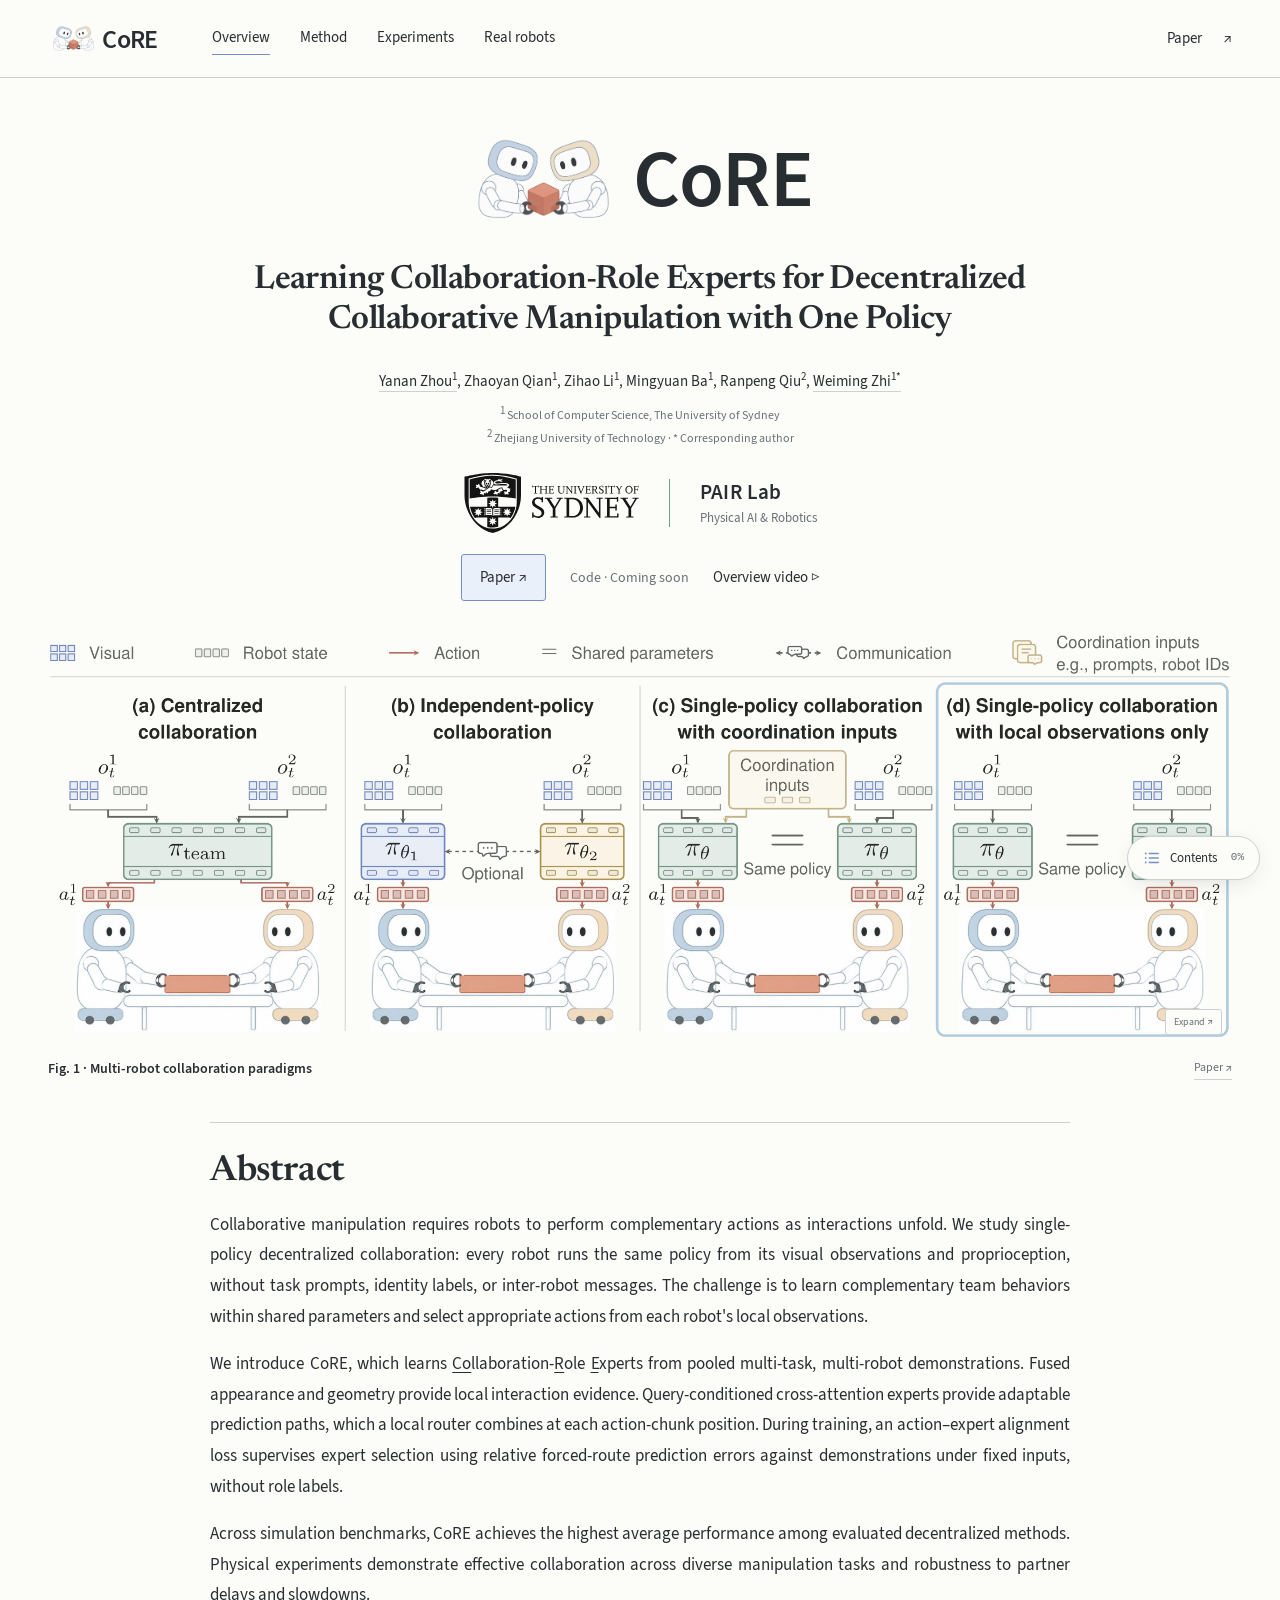
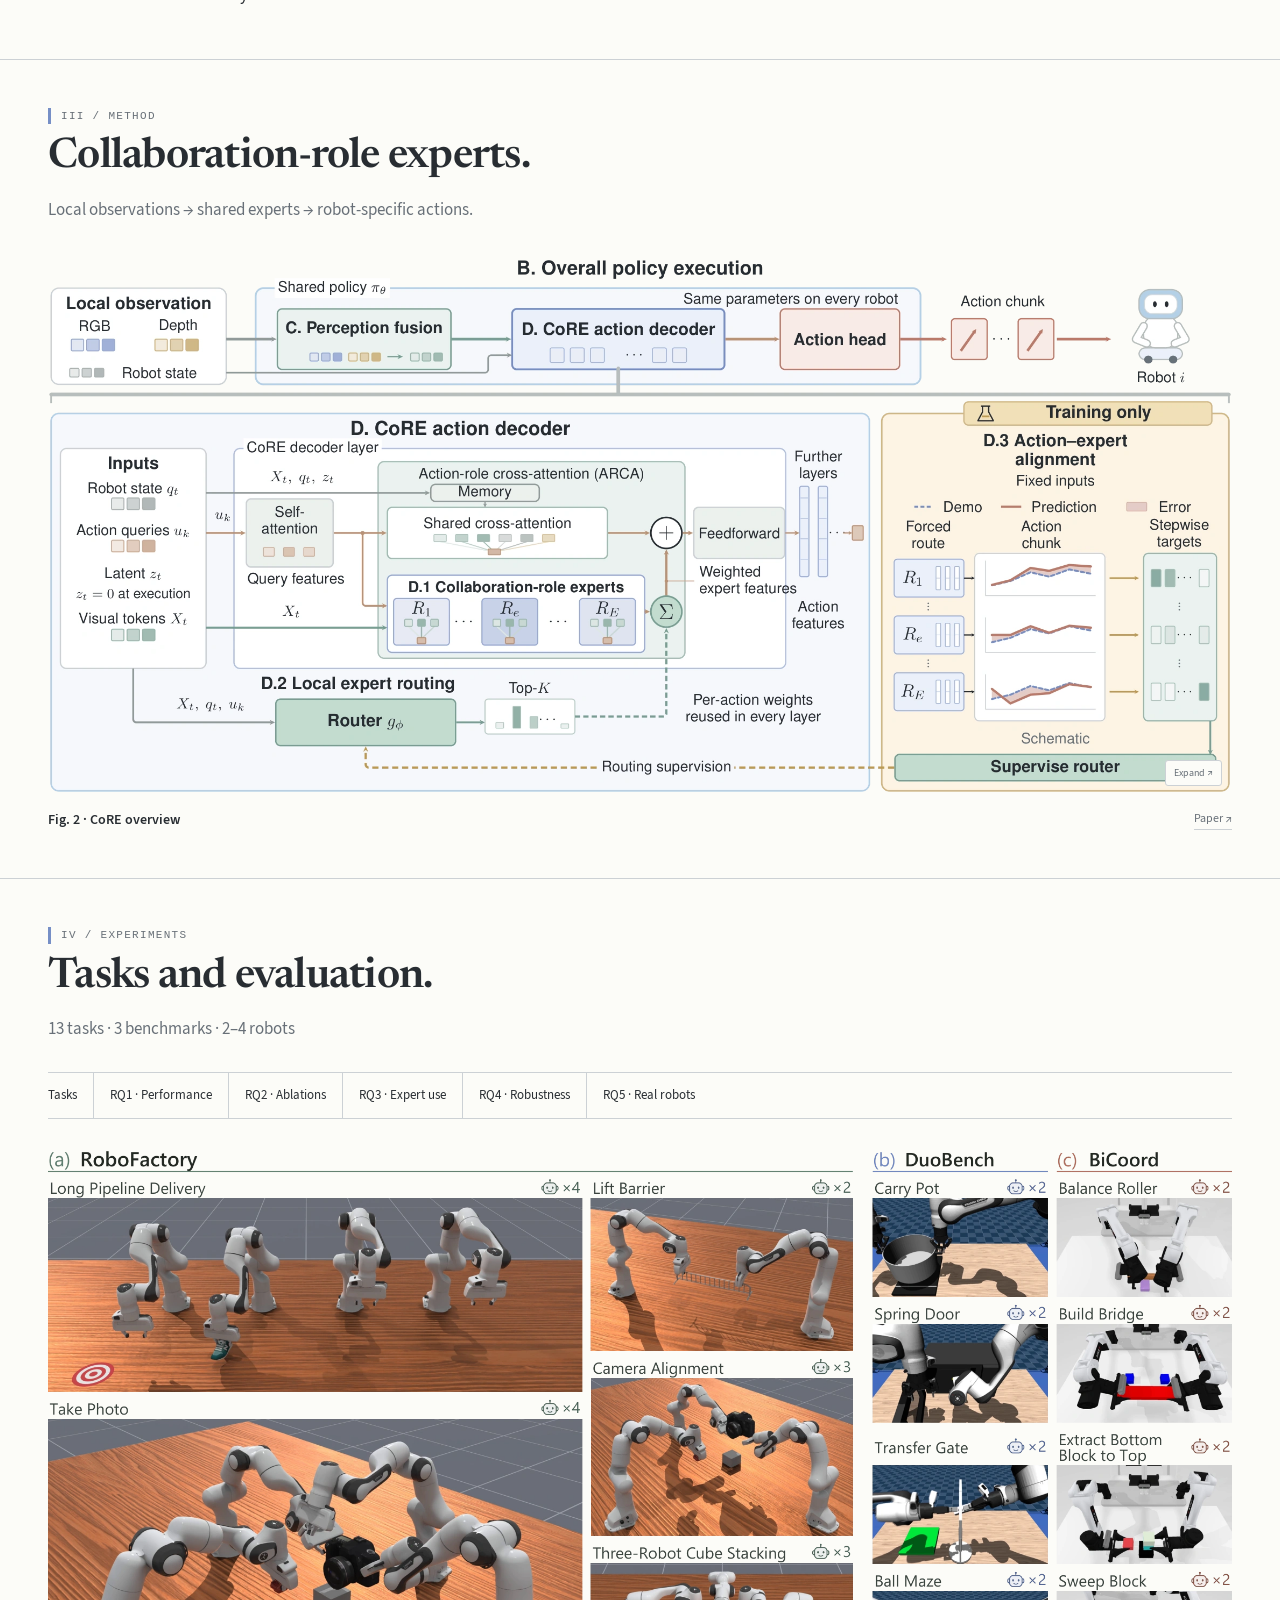
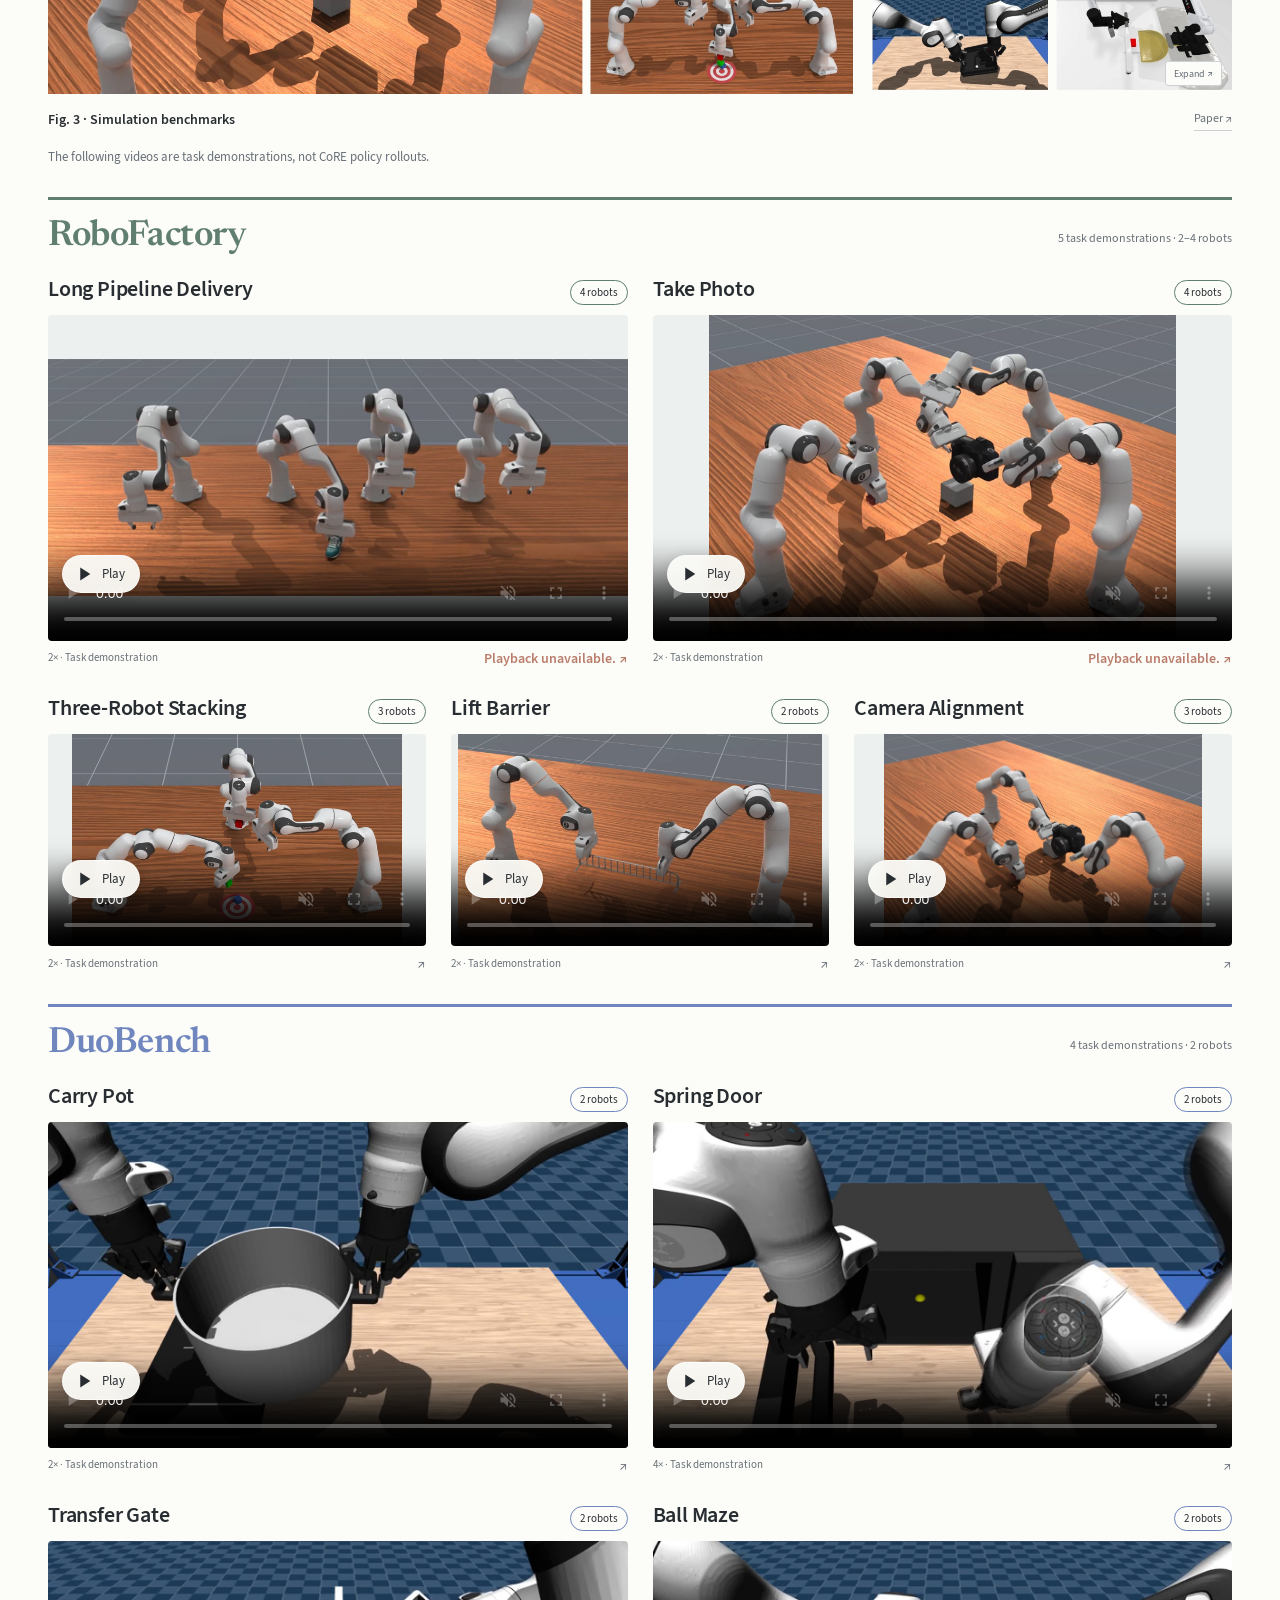
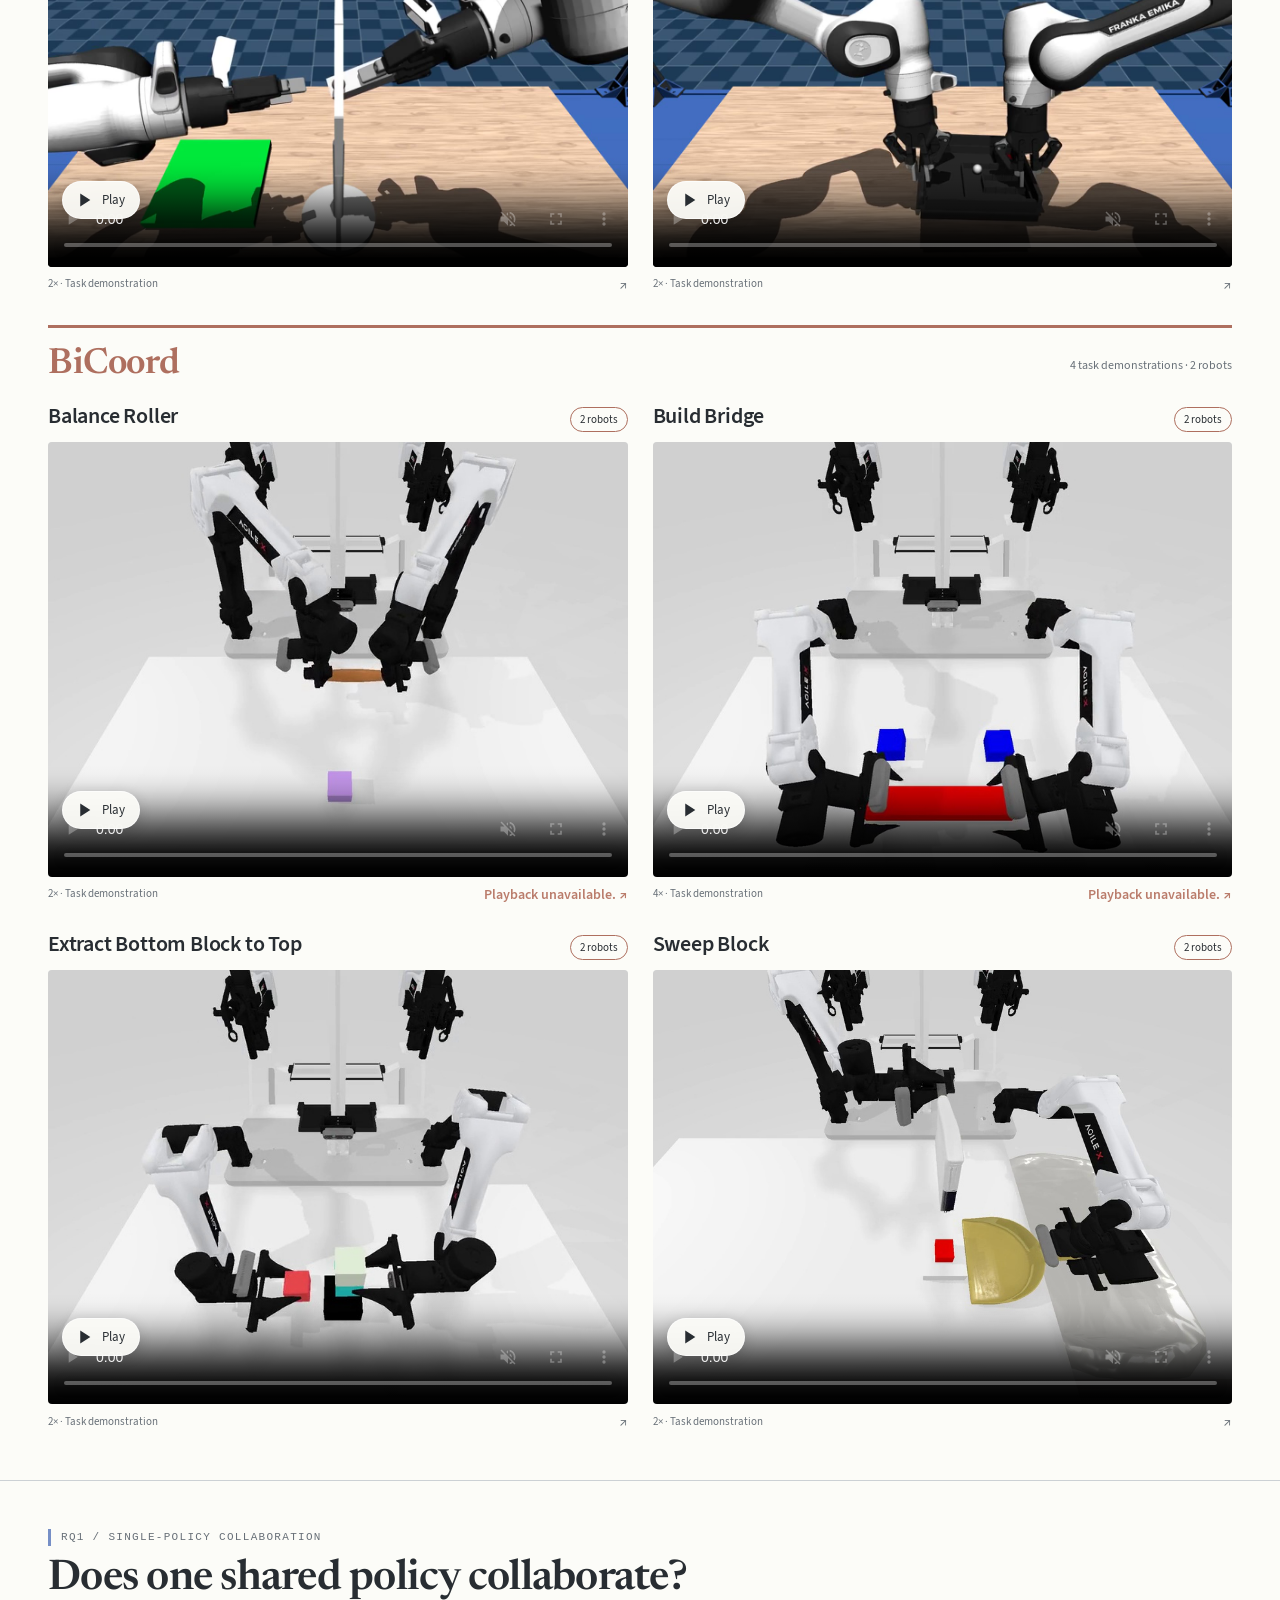
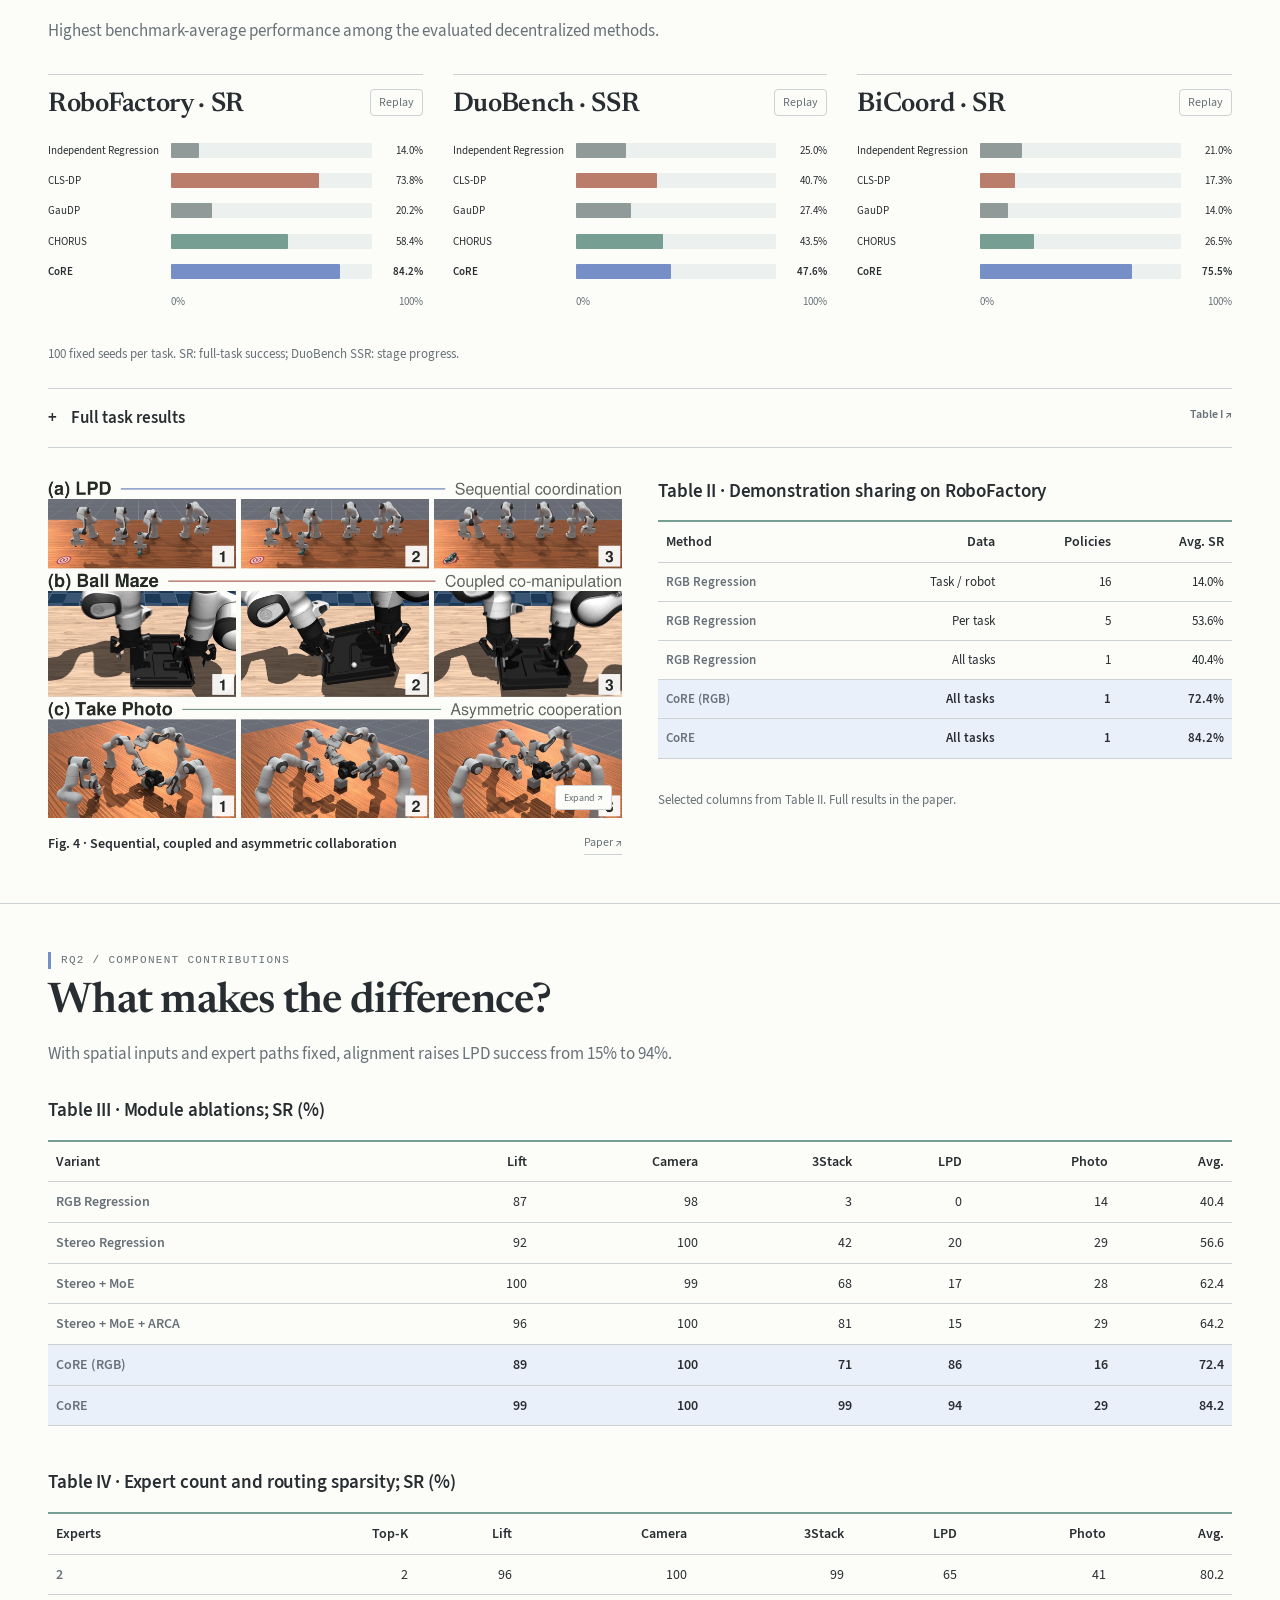
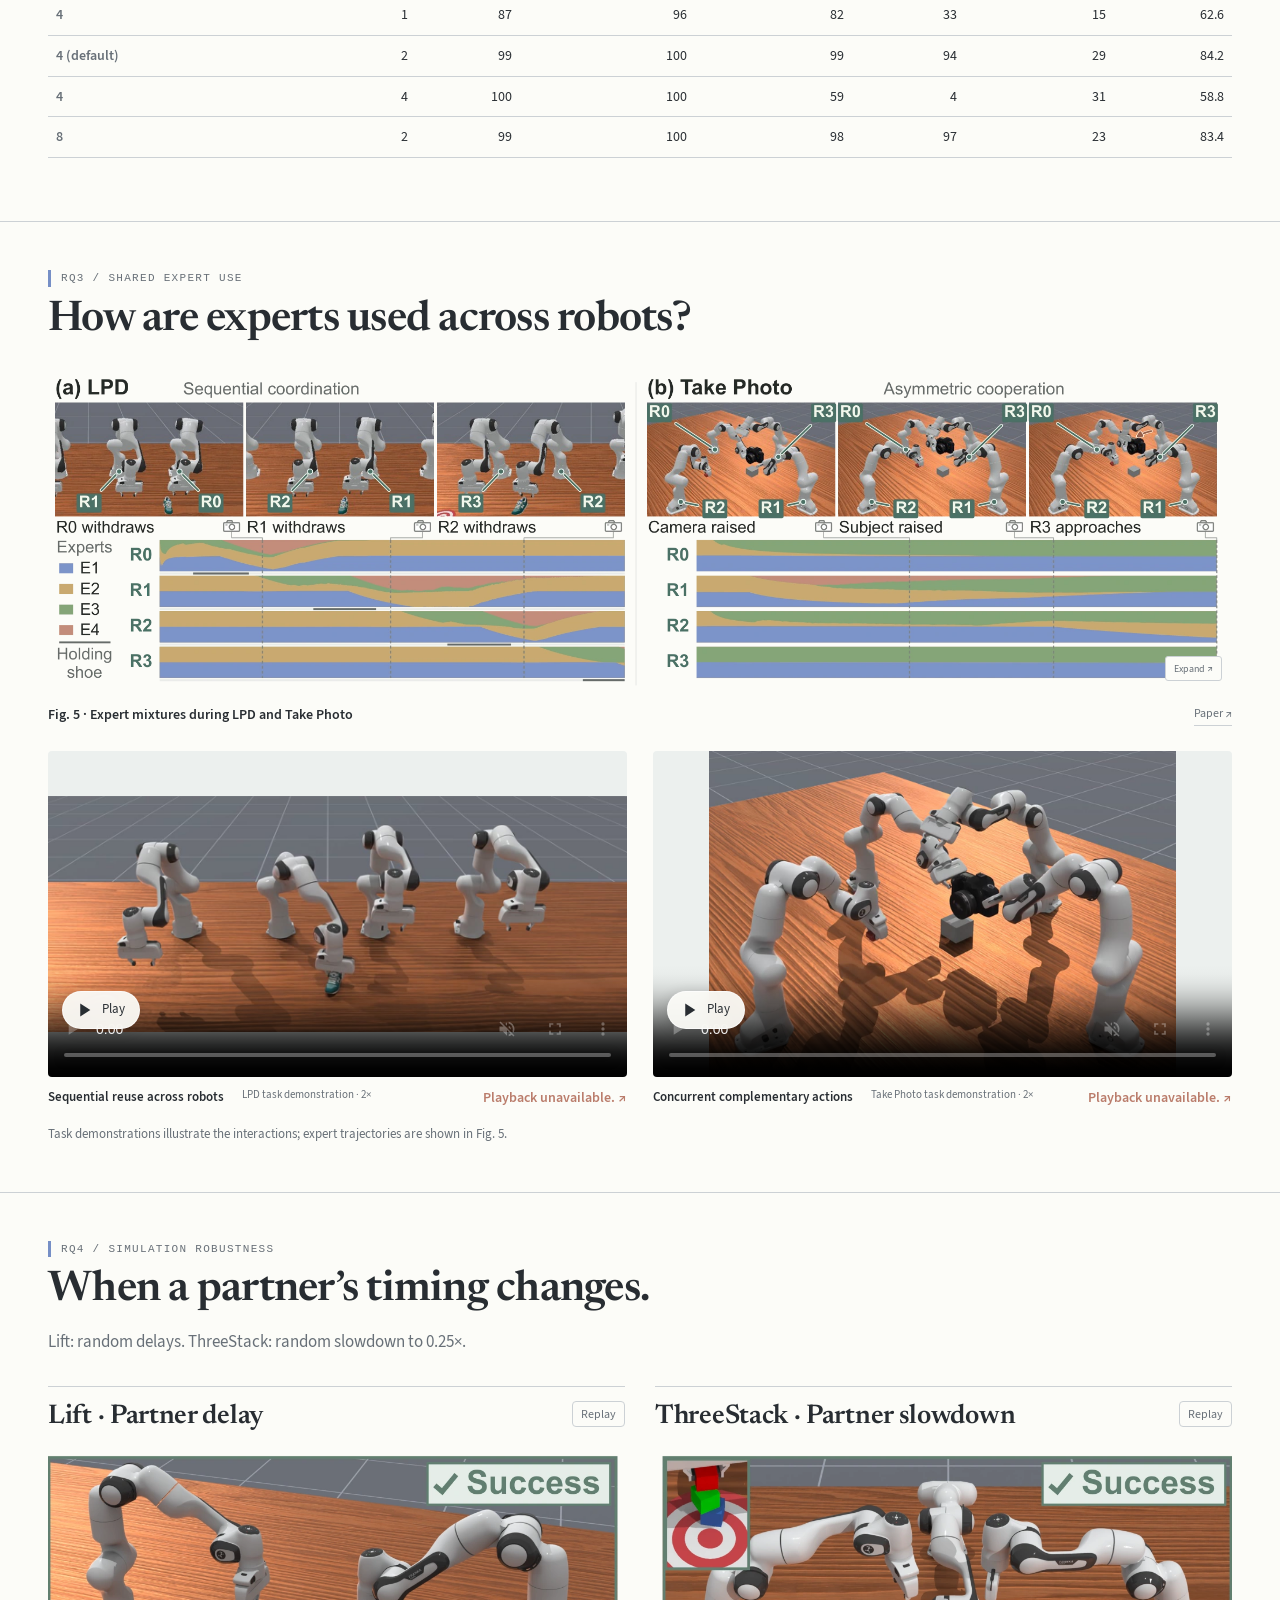
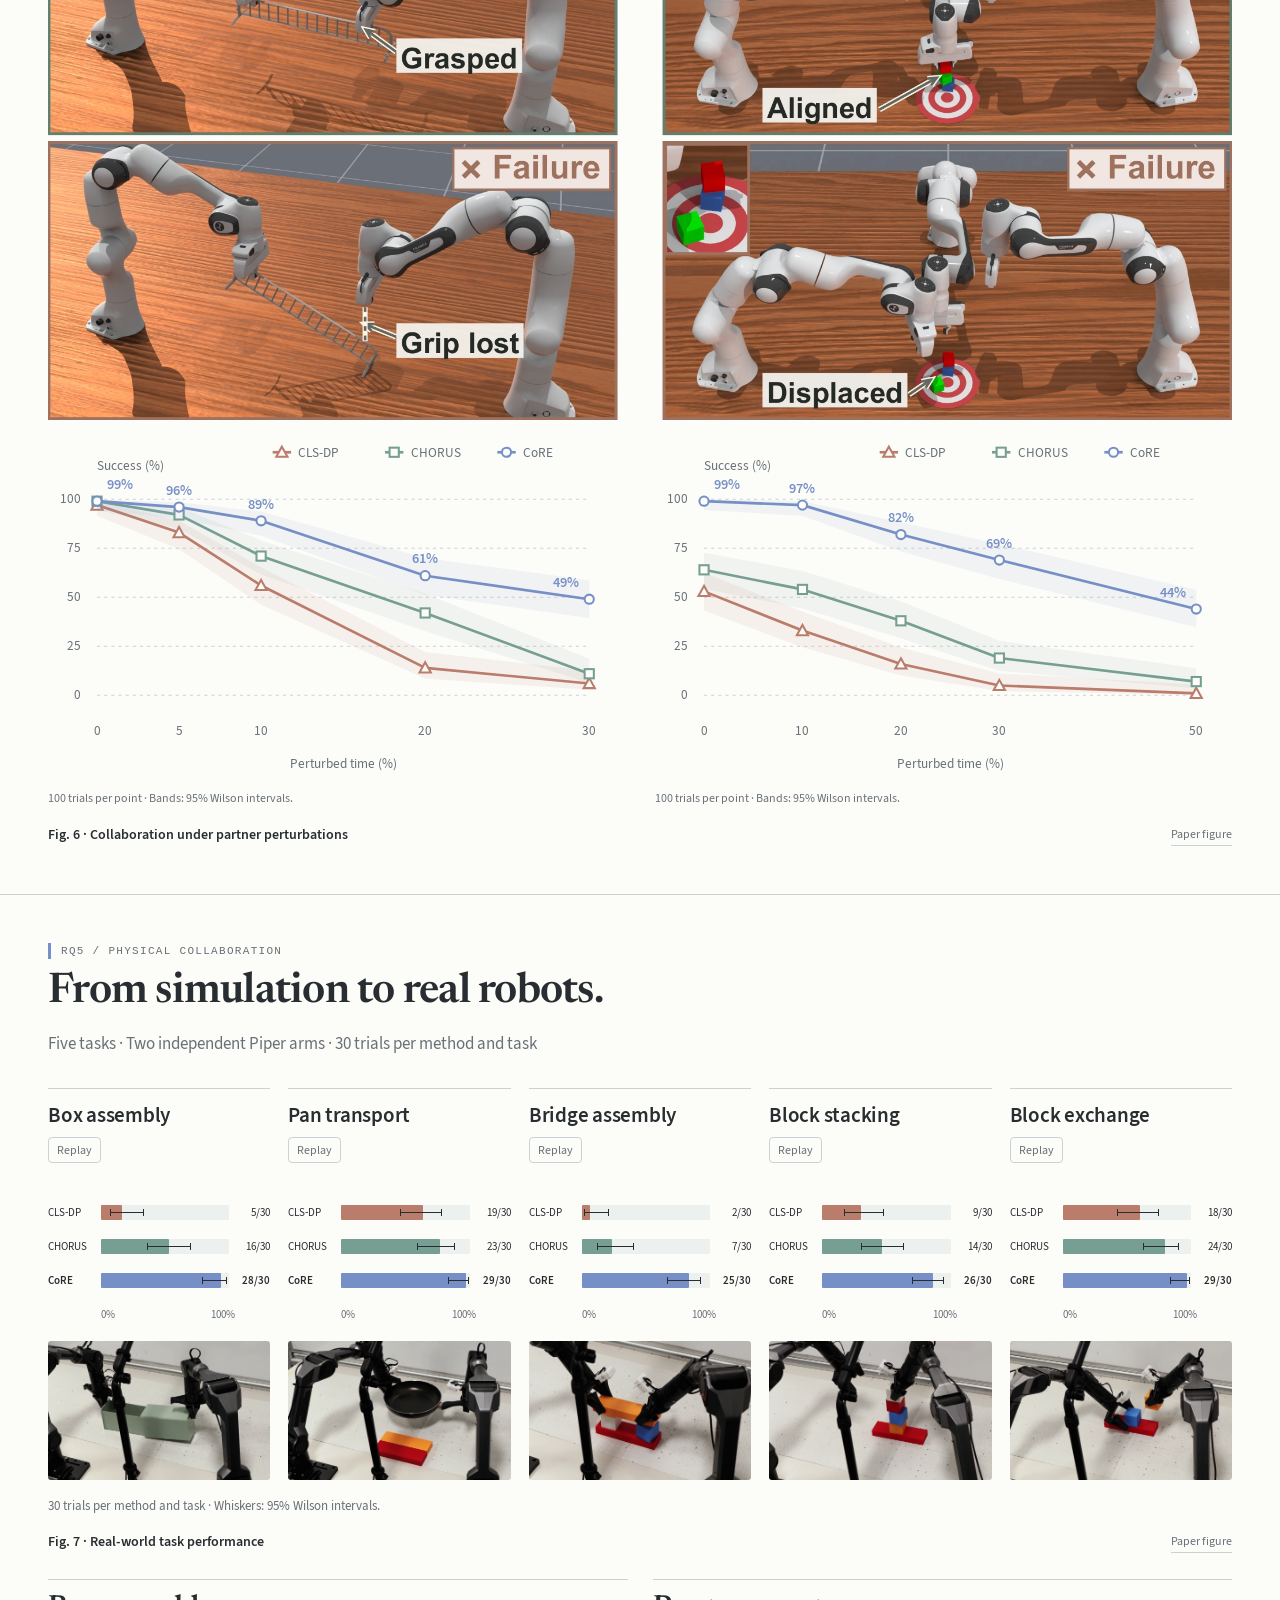
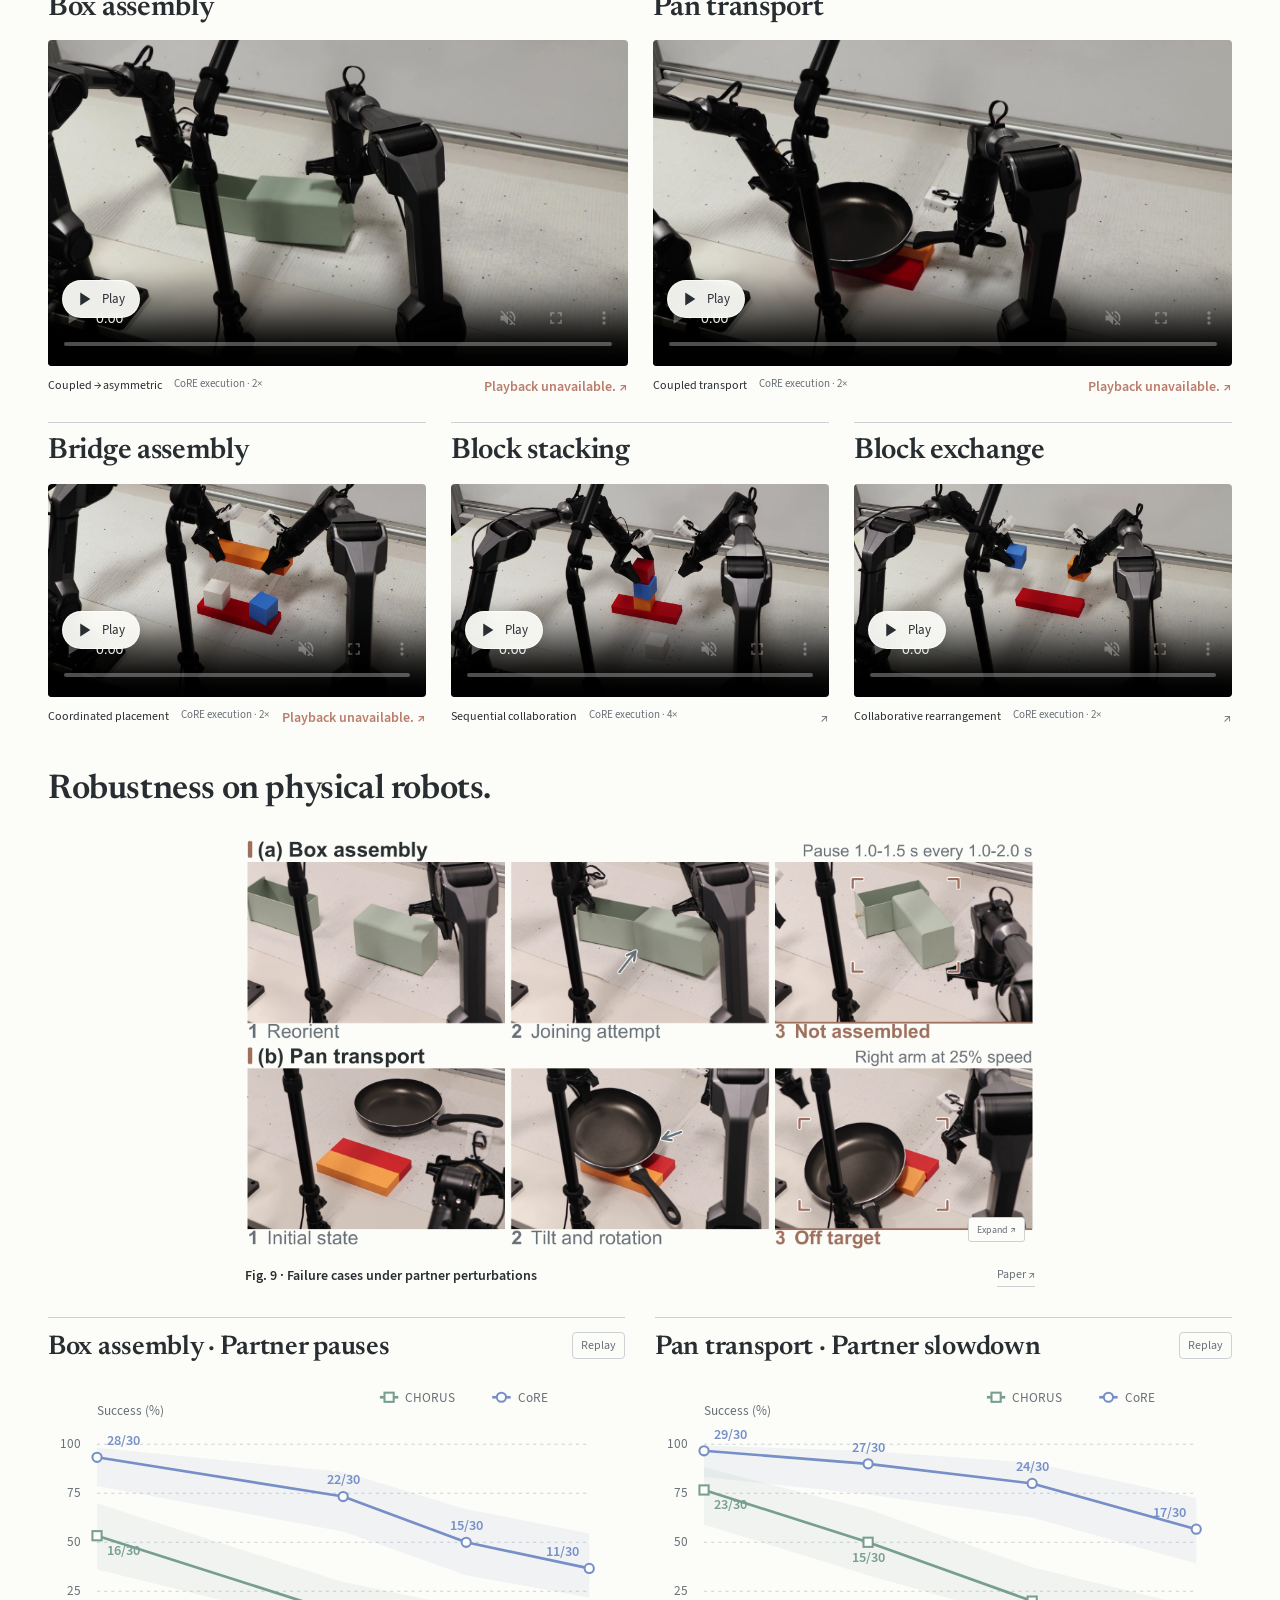
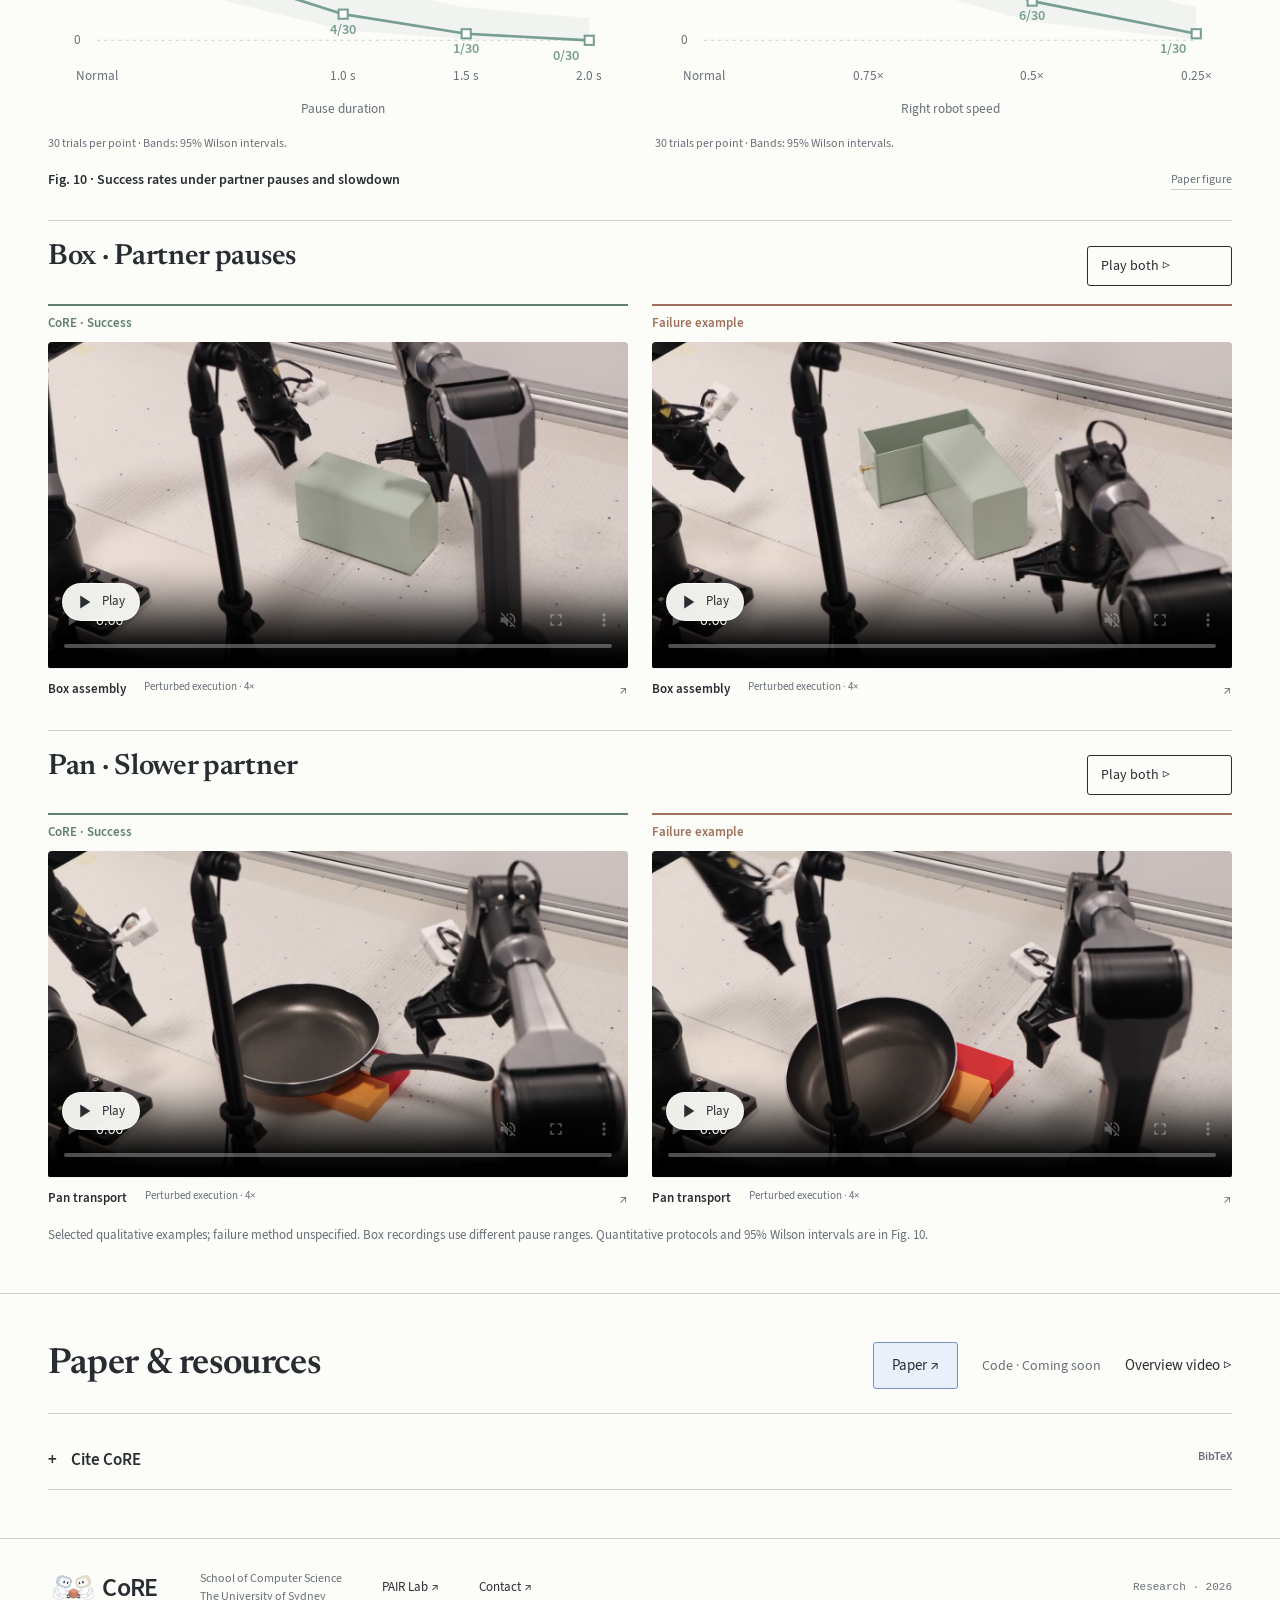
==== commit ff68c12d: "Improve CoRE abstract readability" ====
--- a/core/index.html
+++ b/core/index.html
@@ -2,7 +2,7 @@
 <html lang="en"><head><meta charset="utf-8"><meta name="viewport" content="width=device-width,initial-scale=1"><meta name="description" content="CoRE learns collaboration-role experts so independent robots can collaborate using copies of one shared policy and their own local observations."><meta name="theme-color" content="#fcfcf8"><meta property="og:title" content="CoRE — One policy. A team of collaborators."><meta property="og:description" content="Learning Collaboration-Role Experts for Decentralized Collaborative Manipulation with One Policy."><meta property="og:type" content="website"><meta property="og:image" content="https://yananzhou.me/core/assets/media/box.jpg"><meta property="og:url" content="https://yananzhou.me/core/"><link rel="canonical" href="https://yananzhou.me/core/"><title>CoRE — One policy. A team of collaborators.</title><link rel="icon" href="assets/brand/core-robots-final.png" type="image/png"><link rel="preload" href="assets/fonts/Newsreader-Variable.ttf" as="font" type="font/ttf" crossorigin><link rel="stylesheet" href="styles.css"><script src="data.js" defer></script><script src="charts.js" defer></script><script src="app.js" defer></script></head>
 <body><a class="skip-link" href="#main">Skip to content</a>
 <header class="site-header"><a class="wordmark" href="#top" aria-label="CoRE home"><span class="core-wordmark"><img class="core-robots" src="assets/brand/core-robots-final.png" alt="" width="1493" height="1053" decoding="async"><span class="core-name">CoRE</span></span></a><nav aria-label="Main navigation"><a href="#collaboration">Overview</a><a href="#method">Method</a><a href="#results">Experiments</a><a href="#robots">Real robots</a></nav><a class="nav-paper" href="assets/paper/CoRE.pdf" target="_blank" rel="noopener">Paper <span aria-hidden="true">↗</span></a></header>
-<main id="main"><section id="top" class="section paper-flow paper-hero"><div class="paper-masthead"><h1 class="core-title"><span class="core-wordmark"><img class="core-robots" src="assets/brand/core-robots-final.png" alt="" width="1493" height="1053" decoding="async"><span class="core-name">CoRE</span></span></h1><p class="paper-subtitle">Learning Collaboration-Role Experts for Decentralized Collaborative Manipulation with One Policy</p><p class="authors"><a href="https://yananzhou.me/">Yanan Zhou<sup>1</sup></a>, Zhaoyan Qian<sup>1</sup>, Zihao Li<sup>1</sup>, Mingyuan Ba<sup>1</sup>, Ranpeng Qiu<sup>2</sup>, <a href="https://www.weimingzhi.com/home">Weiming Zhi<sup>1*</sup></a></p><p class="affiliations"><sup>1</sup> School of Computer Science, The University of Sydney<br><sup>2</sup> Zhejiang University of Technology · <span>* Corresponding author</span></p><div class="institution-links"><a href="https://www.sydney.edu.au/" target="_blank" rel="noopener" aria-label="The University of Sydney"><img src="assets/brand/usyd.svg" alt="The University of Sydney" width="233" height="80"></a><a class="lab-link" href="https://aus.bot/" target="_blank" rel="noopener"><strong>PAIR Lab</strong><span>Physical AI &amp; Robotics</span></a></div><div class="resource-links"><a class="button" href="assets/paper/CoRE.pdf" target="_blank" rel="noopener">Paper ↗</a><span class="code-pending" title="The policy code repository is not yet public.">Code · Coming soon</span><button class="text-button" data-open-film>Overview video ▷</button></div></div><div class="paper-teaser" id="collaboration"><figure class="paper-figure" data-paper-figure="1"><button class="figure-zoom" data-zoom="assets/figures/paradigms.webp" data-title="Fig. 1 · Multi-robot collaboration paradigms" aria-label="Enlarge Fig. 1: Multi-robot collaboration paradigms"><img src="assets/figures/paradigms.webp" alt="Multi-robot collaboration paradigms" loading="lazy"><span class="zoom-label">Expand ↗</span></button><figcaption><span>Fig. 1 · Multi-robot collaboration paradigms</span><a href="assets/paper/CoRE.pdf" target="_blank" rel="noopener">Paper ↗</a></figcaption></figure></div><div class="paper-abstract" id="abstract" aria-labelledby="abstract-title"><h2 id="abstract-title">Abstract</h2><p>Collaborative manipulation requires robots to perform complementary actions as interactions unfold. We study single-policy decentralized collaboration: every robot runs the same policy from its visual observations and proprioception, without task prompts, identity labels, or inter-robot messages. The challenge is to learn complementary team behaviors within shared parameters and select appropriate actions from each robot&#39;s local observations. We introduce CoRE, which learns Collaboration-Role Experts from pooled multi-task, multi-robot demonstrations. Fused appearance and geometry provide local interaction evidence. Query-conditioned cross-attention experts provide adaptable prediction paths, which a local router combines at each action-chunk position. During training, an action–expert alignment loss supervises expert selection using relative forced-route prediction errors against demonstrations under fixed inputs, without role labels. Across simulation benchmarks, CoRE achieves the highest average performance among evaluated decentralized methods. Physical experiments demonstrate effective collaboration across diverse manipulation tasks and robustness to partner delays and slowdowns.</p></div></section>
+<main id="main"><section id="top" class="section paper-flow paper-hero"><div class="paper-masthead"><h1 class="core-title"><span class="core-wordmark"><img class="core-robots" src="assets/brand/core-robots-final.png" alt="" width="1493" height="1053" decoding="async"><span class="core-name">CoRE</span></span></h1><p class="paper-subtitle">Learning Collaboration-Role Experts for Decentralized Collaborative Manipulation with One Policy</p><p class="authors"><a href="https://yananzhou.me/">Yanan Zhou<sup>1</sup></a>, Zhaoyan Qian<sup>1</sup>, Zihao Li<sup>1</sup>, Mingyuan Ba<sup>1</sup>, Ranpeng Qiu<sup>2</sup>, <a href="https://www.weimingzhi.com/home">Weiming Zhi<sup>1*</sup></a></p><p class="affiliations"><sup>1</sup> School of Computer Science, The University of Sydney<br><sup>2</sup> Zhejiang University of Technology · <span>* Corresponding author</span></p><div class="institution-links"><a href="https://www.sydney.edu.au/" target="_blank" rel="noopener" aria-label="The University of Sydney"><img src="assets/brand/usyd.svg" alt="The University of Sydney" width="233" height="80"></a><a class="lab-link" href="https://aus.bot/" target="_blank" rel="noopener"><strong>PAIR Lab</strong><span>Physical AI &amp; Robotics</span></a></div><div class="resource-links"><a class="button" href="assets/paper/CoRE.pdf" target="_blank" rel="noopener">Paper ↗</a><span class="code-pending" title="The policy code repository is not yet public.">Code · Coming soon</span><button class="text-button" data-open-film>Overview video ▷</button></div></div><div class="paper-teaser" id="collaboration"><figure class="paper-figure" data-paper-figure="1"><button class="figure-zoom" data-zoom="assets/figures/paradigms.webp" data-title="Fig. 1 · Multi-robot collaboration paradigms" aria-label="Enlarge Fig. 1: Multi-robot collaboration paradigms"><img src="assets/figures/paradigms.webp" alt="Multi-robot collaboration paradigms" loading="lazy"><span class="zoom-label">Expand ↗</span></button><figcaption><span>Fig. 1 · Multi-robot collaboration paradigms</span><a href="assets/paper/CoRE.pdf" target="_blank" rel="noopener">Paper ↗</a></figcaption></figure></div><div class="paper-abstract" id="abstract" aria-labelledby="abstract-title"><h2 id="abstract-title">Abstract</h2><p>Collaborative manipulation requires robots to perform complementary actions as interactions unfold. We study single-policy decentralized collaboration: every robot runs the same policy from its visual observations and proprioception, without task prompts, identity labels, or inter-robot messages. The challenge is to learn complementary team behaviors within shared parameters and select appropriate actions from each robot&#39;s local observations.</p><p>We introduce CoRE, which learns <u>Co</u>llaboration-<u>R</u>ole <u>E</u>xperts from pooled multi-task, multi-robot demonstrations. Fused appearance and geometry provide local interaction evidence. Query-conditioned cross-attention experts provide adaptable prediction paths, which a local router combines at each action-chunk position. During training, an action–expert alignment loss supervises expert selection using relative forced-route prediction errors against demonstrations under fixed inputs, without role labels.</p><p>Across simulation benchmarks, CoRE achieves the highest average performance among evaluated decentralized methods. Physical experiments demonstrate effective collaboration across diverse manipulation tasks and robustness to partner delays and slowdowns.</p></div></section>
 <section id="method" class="section paper-flow "><div class="paper-section-head"><p class="eyebrow">III / Method</p><h2>Collaboration-role experts.</h2><p class="section-note">Local observations → shared experts → robot-specific actions.</p></div><figure class="paper-figure" data-paper-figure="2"><button class="figure-zoom" data-zoom="assets/figures/method.webp" data-title="Fig. 2 · CoRE overview" aria-label="Enlarge Fig. 2: CoRE overview"><img src="assets/figures/method.webp" alt="CoRE overview" loading="lazy"><span class="zoom-label">Expand ↗</span></button><figcaption><span>Fig. 2 · CoRE overview</span><a href="assets/paper/CoRE.pdf" target="_blank" rel="noopener">Paper ↗</a></figcaption></figure></section>
 <section id="results" class="section paper-flow "><div class="paper-section-head"><p class="eyebrow">IV / Experiments</p><h2>Tasks and evaluation.</h2><p class="section-note">13 tasks · 3 benchmarks · 2–4 robots</p></div><nav class="rq-index" aria-label="Experiment questions"><a href="#results">Tasks</a><a href="#rq1">RQ1 · Performance</a><a href="#rq2">RQ2 · Ablations</a><a href="#experts">RQ3 · Expert use</a><a href="#robustness">RQ4 · Robustness</a><a href="#robots">RQ5 · Real robots</a></nav><figure class="paper-figure" data-paper-figure="3"><button class="figure-zoom" data-zoom="assets/figures/benchmarks.webp" data-title="Fig. 3 · Simulation benchmarks" aria-label="Enlarge Fig. 3: Simulation benchmarks"><img src="assets/figures/benchmarks.webp" alt="Simulation benchmarks" loading="lazy"><span class="zoom-label">Expand ↗</span></button><figcaption><span>Fig. 3 · Simulation benchmarks</span><a href="assets/paper/CoRE.pdf" target="_blank" rel="noopener">Paper ↗</a></figcaption></figure><p class="evidence-note">The following videos are task demonstrations, not CoRE policy rollouts.</p><article class="benchmark-suite suite-robofactory" id="bench-RoboFactory"><header class="suite-heading"><h3>RoboFactory</h3><span>5 task demonstrations · 2–4 robots</span></header><div class="sim-gallery"><article class="sim-card four-robot" data-sim-task="RoboFactory_LPD"><div class="sim-card-heading"><h4>Long Pipeline Delivery</h4><span>4 robots</span></div><figure class="video-figure"><div class="video-wrap"><video poster="assets/media/RoboFactory_LPD.jpg" muted playsinline preload="none" controls data-src="assets/media/RoboFactory_LPD.mp4" aria-label="Long Pipeline Delivery — 2× · Task demonstration" ></video><button class="video-play" aria-label="Play Long Pipeline Delivery"><svg viewBox="0 0 24 24" aria-hidden="true"><path d="m9 5 11 7-11 7Z" fill="currentColor"/></svg><span>Play</span></button></div><figcaption><strong>Long Pipeline Delivery</strong><span>2× · Task demonstration</span><a class="clip-link" href="assets/media/RoboFactory_LPD.mp4" target="_blank" rel="noopener" aria-label="Open Long Pipeline Delivery video">↗</a></figcaption></figure></article><article class="sim-card four-robot" data-sim-task="RoboFactory_TakePhoto"><div class="sim-card-heading"><h4>Take Photo</h4><span>4 robots</span></div><figure class="video-figure"><div class="video-wrap"><video poster="assets/media/RoboFactory_TakePhoto.jpg" muted playsinline preload="none" controls data-src="assets/media/RoboFactory_TakePhoto.mp4" aria-label="Take Photo — 2× · Task demonstration" ></video><button class="video-play" aria-label="Play Take Photo"><svg viewBox="0 0 24 24" aria-hidden="true"><path d="m9 5 11 7-11 7Z" fill="currentColor"/></svg><span>Play</span></button></div><figcaption><strong>Take Photo</strong><span>2× · Task demonstration</span><a class="clip-link" href="assets/media/RoboFactory_TakePhoto.mp4" target="_blank" rel="noopener" aria-label="Open Take Photo video">↗</a></figcaption></figure></article><article class="sim-card " data-sim-task="RoboFactory_ThreeStack"><div class="sim-card-heading"><h4>Three-Robot Stacking</h4><span>3 robots</span></div><figure class="video-figure"><div class="video-wrap"><video poster="assets/media/RoboFactory_ThreeStack.jpg" muted playsinline preload="none" controls data-src="assets/media/RoboFactory_ThreeStack.mp4" aria-label="Three-Robot Stacking — 2× · Task demonstration" ></video><button class="video-play" aria-label="Play Three-Robot Stacking"><svg viewBox="0 0 24 24" aria-hidden="true"><path d="m9 5 11 7-11 7Z" fill="currentColor"/></svg><span>Play</span></button></div><figcaption><strong>Three-Robot Stacking</strong><span>2× · Task demonstration</span><a class="clip-link" href="assets/media/RoboFactory_ThreeStack.mp4" target="_blank" rel="noopener" aria-label="Open Three-Robot Stacking video">↗</a></figcaption></figure></article><article class="sim-card " data-sim-task="RoboFactory_Lift"><div class="sim-card-heading"><h4>Lift Barrier</h4><span>2 robots</span></div><figure class="video-figure"><div class="video-wrap"><video poster="assets/media/RoboFactory_Lift.jpg" muted playsinline preload="none" controls data-src="assets/media/RoboFactory_Lift.mp4" aria-label="Lift Barrier — 2× · Task demonstration" ></video><button class="video-play" aria-label="Play Lift Barrier"><svg viewBox="0 0 24 24" aria-hidden="true"><path d="m9 5 11 7-11 7Z" fill="currentColor"/></svg><span>Play</span></button></div><figcaption><strong>Lift Barrier</strong><span>2× · Task demonstration</span><a class="clip-link" href="assets/media/RoboFactory_Lift.mp4" target="_blank" rel="noopener" aria-label="Open Lift Barrier video">↗</a></figcaption></figure></article><article class="sim-card " data-sim-task="RoboFactory_Camera"><div class="sim-card-heading"><h4>Camera Alignment</h4><span>3 robots</span></div><figure class="video-figure"><div class="video-wrap"><video poster="assets/media/RoboFactory_Camera.jpg" muted playsinline preload="none" controls data-src="assets/media/RoboFactory_Camera.mp4" aria-label="Camera Alignment — 2× · Task demonstration" ></video><button class="video-play" aria-label="Play Camera Alignment"><svg viewBox="0 0 24 24" aria-hidden="true"><path d="m9 5 11 7-11 7Z" fill="currentColor"/></svg><span>Play</span></button></div><figcaption><strong>Camera Alignment</strong><span>2× · Task demonstration</span><a class="clip-link" href="assets/media/RoboFactory_Camera.mp4" target="_blank" rel="noopener" aria-label="Open Camera Alignment video">↗</a></figcaption></figure></article></div></article><article class="benchmark-suite suite-duobench" id="bench-DuoBench"><header class="suite-heading"><h3>DuoBench</h3><span>4 task demonstrations · 2 robots</span></header><div class="sim-gallery"><article class="sim-card " data-sim-task="DuoBench_Carry"><div class="sim-card-heading"><h4>Carry Pot</h4><span>2 robots</span></div><figure class="video-figure"><div class="video-wrap"><video poster="assets/media/DuoBench_Carry.jpg" muted playsinline preload="none" controls data-src="assets/media/DuoBench_Carry.mp4" aria-label="Carry Pot — 2× · Task demonstration" ></video><button class="video-play" aria-label="Play Carry Pot"><svg viewBox="0 0 24 24" aria-hidden="true"><path d="m9 5 11 7-11 7Z" fill="currentColor"/></svg><span>Play</span></button></div><figcaption><strong>Carry Pot</strong><span>2× · Task demonstration</span><a class="clip-link" href="assets/media/DuoBench_Carry.mp4" target="_blank" rel="noopener" aria-label="Open Carry Pot video">↗</a></figcaption></figure></article><article class="sim-card " data-sim-task="DuoBench_Spring"><div class="sim-card-heading"><h4>Spring Door</h4><span>2 robots</span></div><figure class="video-figure"><div class="video-wrap"><video poster="assets/media/DuoBench_Spring.jpg" muted playsinline preload="none" controls data-src="assets/media/DuoBench_Spring.mp4" aria-label="Spring Door — 4× · Task demonstration" ></video><button class="video-play" aria-label="Play Spring Door"><svg viewBox="0 0 24 24" aria-hidden="true"><path d="m9 5 11 7-11 7Z" fill="currentColor"/></svg><span>Play</span></button></div><figcaption><strong>Spring Door</strong><span>4× · Task demonstration</span><a class="clip-link" href="assets/media/DuoBench_Spring.mp4" target="_blank" rel="noopener" aria-label="Open Spring Door video">↗</a></figcaption></figure></article><article class="sim-card " data-sim-task="DuoBench_Transfer"><div class="sim-card-heading"><h4>Transfer Gate</h4><span>2 robots</span></div><figure class="video-figure"><div class="video-wrap"><video poster="assets/media/DuoBench_Transfer.jpg" muted playsinline preload="none" controls data-src="assets/media/DuoBench_Transfer.mp4" aria-label="Transfer Gate — 2× · Task demonstration" ></video><button class="video-play" aria-label="Play Transfer Gate"><svg viewBox="0 0 24 24" aria-hidden="true"><path d="m9 5 11 7-11 7Z" fill="currentColor"/></svg><span>Play</span></button></div><figcaption><strong>Transfer Gate</strong><span>2× · Task demonstration</span><a class="clip-link" href="assets/media/DuoBench_Transfer.mp4" target="_blank" rel="noopener" aria-label="Open Transfer Gate video">↗</a></figcaption></figure></article><article class="sim-card " data-sim-task="DuoBench_BallMaze"><div class="sim-card-heading"><h4>Ball Maze</h4><span>2 robots</span></div><figure class="video-figure"><div class="video-wrap"><video poster="assets/media/DuoBench_BallMaze.jpg" muted playsinline preload="none" controls data-src="assets/media/DuoBench_BallMaze.mp4" aria-label="Ball Maze — 2× · Task demonstration" ></video><button class="video-play" aria-label="Play Ball Maze"><svg viewBox="0 0 24 24" aria-hidden="true"><path d="m9 5 11 7-11 7Z" fill="currentColor"/></svg><span>Play</span></button></div><figcaption><strong>Ball Maze</strong><span>2× · Task demonstration</span><a class="clip-link" href="assets/media/DuoBench_BallMaze.mp4" target="_blank" rel="noopener" aria-label="Open Ball Maze video">↗</a></figcaption></figure></article></div></article><article class="benchmark-suite suite-bicoord" id="bench-BiCoord"><header class="suite-heading"><h3>BiCoord</h3><span>4 task demonstrations · 2 robots</span></header><div class="sim-gallery"><article class="sim-card " data-sim-task="BiCoord_Balance"><div class="sim-card-heading"><h4>Balance Roller</h4><span>2 robots</span></div><figure class="video-figure"><div class="video-wrap"><video poster="assets/media/BiCoord_Balance.jpg" muted playsinline preload="none" controls data-src="assets/media/BiCoord_Balance.mp4" aria-label="Balance Roller — 2× · Task demonstration" ></video><button class="video-play" aria-label="Play Balance Roller"><svg viewBox="0 0 24 24" aria-hidden="true"><path d="m9 5 11 7-11 7Z" fill="currentColor"/></svg><span>Play</span></button></div><figcaption><strong>Balance Roller</strong><span>2× · Task demonstration</span><a class="clip-link" href="assets/media/BiCoord_Balance.mp4" target="_blank" rel="noopener" aria-label="Open Balance Roller video">↗</a></figcaption></figure></article><article class="sim-card " data-sim-task="BiCoord_Bridge"><div class="sim-card-heading"><h4>Build Bridge</h4><span>2 robots</span></div><figure class="video-figure"><div class="video-wrap"><video poster="assets/media/BiCoord_Bridge.jpg" muted playsinline preload="none" controls data-src="assets/media/BiCoord_Bridge.mp4" aria-label="Build Bridge — 4× · Task demonstration" ></video><button class="video-play" aria-label="Play Build Bridge"><svg viewBox="0 0 24 24" aria-hidden="true"><path d="m9 5 11 7-11 7Z" fill="currentColor"/></svg><span>Play</span></button></div><figcaption><strong>Build Bridge</strong><span>4× · Task demonstration</span><a class="clip-link" href="assets/media/BiCoord_Bridge.mp4" target="_blank" rel="noopener" aria-label="Open Build Bridge video">↗</a></figcaption></figure></article><article class="sim-card " data-sim-task="BiCoord_Extract"><div class="sim-card-heading"><h4>Extract Bottom Block to Top</h4><span>2 robots</span></div><figure class="video-figure"><div class="video-wrap"><video poster="assets/media/BiCoord_Extract.jpg" muted playsinline preload="none" controls data-src="assets/media/BiCoord_Extract.mp4" aria-label="Extract Bottom Block to Top — 2× · Task demonstration" ></video><button class="video-play" aria-label="Play Extract Bottom Block to Top"><svg viewBox="0 0 24 24" aria-hidden="true"><path d="m9 5 11 7-11 7Z" fill="currentColor"/></svg><span>Play</span></button></div><figcaption><strong>Extract Bottom Block to Top</strong><span>2× · Task demonstration</span><a class="clip-link" href="assets/media/BiCoord_Extract.mp4" target="_blank" rel="noopener" aria-label="Open Extract Bottom Block to Top video">↗</a></figcaption></figure></article><article class="sim-card " data-sim-task="BiCoord_Sweep"><div class="sim-card-heading"><h4>Sweep Block</h4><span>2 robots</span></div><figure class="video-figure"><div class="video-wrap"><video poster="assets/media/BiCoord_Sweep.jpg" muted playsinline preload="none" controls data-src="assets/media/BiCoord_Sweep.mp4" aria-label="Sweep Block — 2× · Task demonstration" ></video><button class="video-play" aria-label="Play Sweep Block"><svg viewBox="0 0 24 24" aria-hidden="true"><path d="m9 5 11 7-11 7Z" fill="currentColor"/></svg><span>Play</span></button></div><figcaption><strong>Sweep Block</strong><span>2× · Task demonstration</span><a class="clip-link" href="assets/media/BiCoord_Sweep.mp4" target="_blank" rel="noopener" aria-label="Open Sweep Block video">↗</a></figcaption></figure></article></div></article></section>
 <section id="rq1" class="section paper-flow "><div class="paper-section-head"><p class="eyebrow">RQ1 / Single-policy collaboration</p><h2>Does one shared policy collaborate?</h2><p class="section-note">Highest benchmark-average performance among the evaluated decentralized methods.</p></div><div class="benchmark-scores"><article class="performance-chart " data-performance-chart aria-label="RoboFactory · SR"><div class="chart-heading"><h4>RoboFactory · SR</h4><button type="button" data-replay-chart aria-label="Replay RoboFactory · SR animation">Replay</button></div><div class="bar-chart"><div class="bar-row " tabindex="0" data-chart-point="Independent Regression: 14.0%" aria-label="Independent Regression: 14.0%"><span class="bar-name">Independent Regression</span><div class="bar-track" aria-hidden="true"><div class="bar-fill" style="width:14%"></div></div><span class="bar-value">14.0%</span></div><div class="bar-row clsdp" tabindex="0" data-chart-point="CLS-DP: 73.8%" aria-label="CLS-DP: 73.8%"><span class="bar-name">CLS-DP</span><div class="bar-track" aria-hidden="true"><div class="bar-fill" style="width:73.8%"></div></div><span class="bar-value">73.8%</span></div><div class="bar-row " tabindex="0" data-chart-point="GauDP: 20.2%" aria-label="GauDP: 20.2%"><span class="bar-name">GauDP</span><div class="bar-track" aria-hidden="true"><div class="bar-fill" style="width:20.2%"></div></div><span class="bar-value">20.2%</span></div><div class="bar-row chorus" tabindex="0" data-chart-point="CHORUS: 58.4%" aria-label="CHORUS: 58.4%"><span class="bar-name">CHORUS</span><div class="bar-track" aria-hidden="true"><div class="bar-fill" style="width:58.4%"></div></div><span class="bar-value">58.4%</span></div><div class="bar-row core" tabindex="0" data-chart-point="CoRE: 84.2%" aria-label="CoRE: 84.2%"><span class="bar-name">CoRE</span><div class="bar-track" aria-hidden="true"><div class="bar-fill" style="width:84.2%"></div></div><span class="bar-value">84.2%</span></div></div><div class="bar-scale"><span>0%</span><span>100%</span></div></article><article class="performance-chart " data-performance-chart aria-label="DuoBench · SSR"><div class="chart-heading"><h4>DuoBench · SSR</h4><button type="button" data-replay-chart aria-label="Replay DuoBench · SSR animation">Replay</button></div><div class="bar-chart"><div class="bar-row " tabindex="0" data-chart-point="Independent Regression: 25.0%" aria-label="Independent Regression: 25.0%"><span class="bar-name">Independent Regression</span><div class="bar-track" aria-hidden="true"><div class="bar-fill" style="width:25%"></div></div><span class="bar-value">25.0%</span></div><div class="bar-row clsdp" tabindex="0" data-chart-point="CLS-DP: 40.7%" aria-label="CLS-DP: 40.7%"><span class="bar-name">CLS-DP</span><div class="bar-track" aria-hidden="true"><div class="bar-fill" style="width:40.7%"></div></div><span class="bar-value">40.7%</span></div><div class="bar-row " tabindex="0" data-chart-point="GauDP: 27.4%" aria-label="GauDP: 27.4%"><span class="bar-name">GauDP</span><div class="bar-track" aria-hidden="true"><div class="bar-fill" style="width:27.4%"></div></div><span class="bar-value">27.4%</span></div><div class="bar-row chorus" tabindex="0" data-chart-point="CHORUS: 43.5%" aria-label="CHORUS: 43.5%"><span class="bar-name">CHORUS</span><div class="bar-track" aria-hidden="true"><div class="bar-fill" style="width:43.5%"></div></div><span class="bar-value">43.5%</span></div><div class="bar-row core" tabindex="0" data-chart-point="CoRE: 47.6%" aria-label="CoRE: 47.6%"><span class="bar-name">CoRE</span><div class="bar-track" aria-hidden="true"><div class="bar-fill" style="width:47.6%"></div></div><span class="bar-value">47.6%</span></div></div><div class="bar-scale"><span>0%</span><span>100%</span></div></article><article class="performance-chart " data-performance-chart aria-label="BiCoord · SR"><div class="chart-heading"><h4>BiCoord · SR</h4><button type="button" data-replay-chart aria-label="Replay BiCoord · SR animation">Replay</button></div><div class="bar-chart"><div class="bar-row " tabindex="0" data-chart-point="Independent Regression: 21.0%" aria-label="Independent Regression: 21.0%"><span class="bar-name">Independent Regression</span><div class="bar-track" aria-hidden="true"><div class="bar-fill" style="width:21%"></div></div><span class="bar-value">21.0%</span></div><div class="bar-row clsdp" tabindex="0" data-chart-point="CLS-DP: 17.3%" aria-label="CLS-DP: 17.3%"><span class="bar-name">CLS-DP</span><div class="bar-track" aria-hidden="true"><div class="bar-fill" style="width:17.3%"></div></div><span class="bar-value">17.3%</span></div><div class="bar-row " tabindex="0" data-chart-point="GauDP: 14.0%" aria-label="GauDP: 14.0%"><span class="bar-name">GauDP</span><div class="bar-track" aria-hidden="true"><div class="bar-fill" style="width:14%"></div></div><span class="bar-value">14.0%</span></div><div class="bar-row chorus" tabindex="0" data-chart-point="CHORUS: 26.5%" aria-label="CHORUS: 26.5%"><span class="bar-name">CHORUS</span><div class="bar-track" aria-hidden="true"><div class="bar-fill" style="width:26.5%"></div></div><span class="bar-value">26.5%</span></div><div class="bar-row core" tabindex="0" data-chart-point="CoRE: 75.5%" aria-label="CoRE: 75.5%"><span class="bar-name">CoRE</span><div class="bar-track" aria-hidden="true"><div class="bar-fill" style="width:75.5%"></div></div><span class="bar-value">75.5%</span></div></div><div class="bar-scale"><span>0%</span><span>100%</span></div></article></div><p class="evidence-note">100 fixed seeds per task. SR: full-task success; DuoBench SSR: stage progress.</p><details class="results-details"><summary>Full task results <span>Table I ↗</span></summary><div class="table-scroll compact-table"><table><caption><span>Table I · Decentralized methods; DuoBench SSR (%), BiCoord and RoboFactory SR (/100)</span></caption><thead><tr><th scope="col">Method</th><th scope="col">Carry Pot</th><th scope="col">Spring Door</th><th scope="col">Transfer Gate</th><th scope="col">Ball Maze</th><th scope="col">Balance Roller</th><th scope="col">Build Bridge</th><th scope="col">Extract Bottom Block to Top</th><th scope="col">Sweep Block</th><th scope="col">Lift Barrier</th><th scope="col">Camera Alignment</th><th scope="col">Three-Robot Stacking</th><th scope="col">Long Pipeline Delivery</th><th scope="col">Take Photo</th></tr></thead><tbody><tr class=""><th scope="row">Independent Regression</th><td>34.1%</td><td>19.3%</td><td>10.8%</td><td>35.6%</td><td>47/100</td><td>22/100</td><td>4/100</td><td>11/100</td><td>43/100</td><td>19/100</td><td>5/100</td><td>0/100</td><td>3/100</td></tr><tr class=""><th scope="row">CLS-DP</th><td>63.3%</td><td>42.3%</td><td>5.0%</td><td>52.0%</td><td>22/100</td><td>34/100</td><td>0/100</td><td>13/100</td><td>97/100</td><td>96/100</td><td>53/100</td><td>68/100</td><td>55/100</td></tr><tr class=""><th scope="row">GauDP</th><td>38.0%</td><td>32.3%</td><td>10.3%</td><td>29.0%</td><td>21/100</td><td>17/100</td><td>0/100</td><td>18/100</td><td>72/100</td><td>26/100</td><td>0/100</td><td>0/100</td><td>3/100</td></tr><tr class=""><th scope="row">CHORUS</th><td>66.0%</td><td>32.3%</td><td>16.3%</td><td>59.5%</td><td>83/100</td><td>16/100</td><td>1/100</td><td>6/100</td><td>99/100</td><td>89/100</td><td>64/100</td><td>24/100</td><td>16/100</td></tr><tr class="ours"><th scope="row">CoRE</th><td>75.3%</td><td>37.7%</td><td>13.3%</td><td>64.0%</td><td>93/100</td><td>67/100</td><td>70/100</td><td>72/100</td><td>99/100</td><td>100/100</td><td>99/100</td><td>94/100</td><td>29/100</td></tr></tbody></table></div></details><div class="evidence-pair"><figure class="paper-figure" data-paper-figure="4"><button class="figure-zoom" data-zoom="assets/figures/sequences.webp" data-title="Fig. 4 · Sequential, coupled and asymmetric collaboration" aria-label="Enlarge Fig. 4: Sequential, coupled and asymmetric collaboration"><img src="assets/figures/sequences.webp" alt="Sequential, coupled and asymmetric collaboration" loading="lazy"><span class="zoom-label">Expand ↗</span></button><figcaption><span>Fig. 4 · Sequential, coupled and asymmetric collaboration</span><a href="assets/paper/CoRE.pdf" target="_blank" rel="noopener">Paper ↗</a></figcaption></figure><div><div class="table-scroll compact-table"><table><caption><span>Table II · Demonstration sharing on RoboFactory</span></caption><thead><tr><th scope="col">Method</th><th scope="col">Data</th><th scope="col">Policies</th><th scope="col">Avg. SR</th></tr></thead><tbody><tr class=""><th scope="row">RGB Regression</th><td>Task / robot</td><td>16</td><td>14.0%</td></tr><tr class=""><th scope="row">RGB Regression</th><td>Per task</td><td>5</td><td>53.6%</td></tr><tr class=""><th scope="row">RGB Regression</th><td>All tasks</td><td>1</td><td>40.4%</td></tr><tr class="ours"><th scope="row">CoRE (RGB)</th><td>All tasks</td><td>1</td><td>72.4%</td></tr><tr class="ours"><th scope="row">CoRE</th><td>All tasks</td><td>1</td><td>84.2%</td></tr></tbody></table></div><p class="evidence-note">Selected columns from Table II. Full results in the paper.</p></div></div></section>
--- a/core/styles.css
+++ b/core/styles.css
@@ -26,7 +26,7 @@
 .paper-teaser{max-width:none;margin-top:34px;scroll-margin-top:100px}.institution-links{display:flex;justify-content:center;align-items:center;gap:30px;margin:24px auto 0}.institution-links img{width:175px;height:auto}.lab-link{border-left:1px solid var(--line);padding-left:30px;text-align:left;line-height:1.3}.lab-link strong{display:block;font-size:21px;letter-spacing:.02em;color:var(--sage)}.lab-link span{display:block;font-size:13px;color:var(--muted);margin-top:4px}@media(max-width:700px){.institution-links{gap:20px;margin-top:20px}.institution-links img{width:145px}.lab-link{padding-left:20px}.lab-link strong{font-size:18px}.lab-link span{font-size:11px}.paper-teaser{margin-top:26px}}
 
 /* A single custom wordmark across masthead, navigation and footer. */
-.paper-masthead .core-title{line-height:1;margin:0 auto 24px}.core-title .core-wordmark{width:260px;height:auto;max-width:65vw;margin:auto}.wordmark .core-wordmark{width:92px;height:auto}.site-header .wordmark{flex-shrink:0}.paper-abstract{max-width:860px;margin:42px auto 0;padding-top:28px;border-top:1px solid var(--line);text-align:left}.paper-abstract h2{font:400 32px/1.2 var(--serif);margin-bottom:16px}.paper-abstract p{font-size:17px;line-height:1.8;color:var(--ink);text-wrap:pretty}@media(max-width:700px){.core-title .core-wordmark{width:210px}.wordmark .core-wordmark{width:72px}.paper-masthead .core-title{margin-bottom:24px}.paper-abstract{margin-top:26px;padding-top:24px}.paper-abstract h2{font-size:28px;margin-bottom:12px}.paper-abstract p{font-size:16px;line-height:1.75}.site-header{gap:15px}.site-header nav{gap:10px}}
+.paper-masthead .core-title{line-height:1;margin:0 auto 24px}.core-title .core-wordmark{width:260px;height:auto;max-width:65vw;margin:auto}.wordmark .core-wordmark{width:92px;height:auto}.site-header .wordmark{flex-shrink:0}.paper-abstract{max-width:860px;margin:42px auto 0;padding-top:28px;border-top:1px solid var(--line);text-align:left}.paper-abstract h2{font:400 32px/1.2 var(--serif);margin-bottom:16px}.paper-abstract p{font-size:17px;line-height:1.8;color:var(--ink);text-align:justify;text-justify:inter-word;text-wrap:pretty;hyphens:auto}.paper-abstract p+p{margin-top:1em}.paper-abstract u{text-decoration-thickness:1px;text-underline-offset:3px}@media(max-width:700px){.core-title .core-wordmark{width:210px}.wordmark .core-wordmark{width:72px}.paper-masthead .core-title{margin-bottom:24px}.paper-abstract{margin-top:26px;padding-top:24px}.paper-abstract h2{font-size:28px;margin-bottom:12px}.paper-abstract p{font-size:16px;line-height:1.75}.site-header{gap:15px}.site-header nav{gap:10px}}
 
 /* Fig. 2 / result-figure palette: accents carry color, body text stays legible. */
 .site-header nav a:hover,.site-header nav a.is-current{color:var(--ink);border-color:var(--blue)}
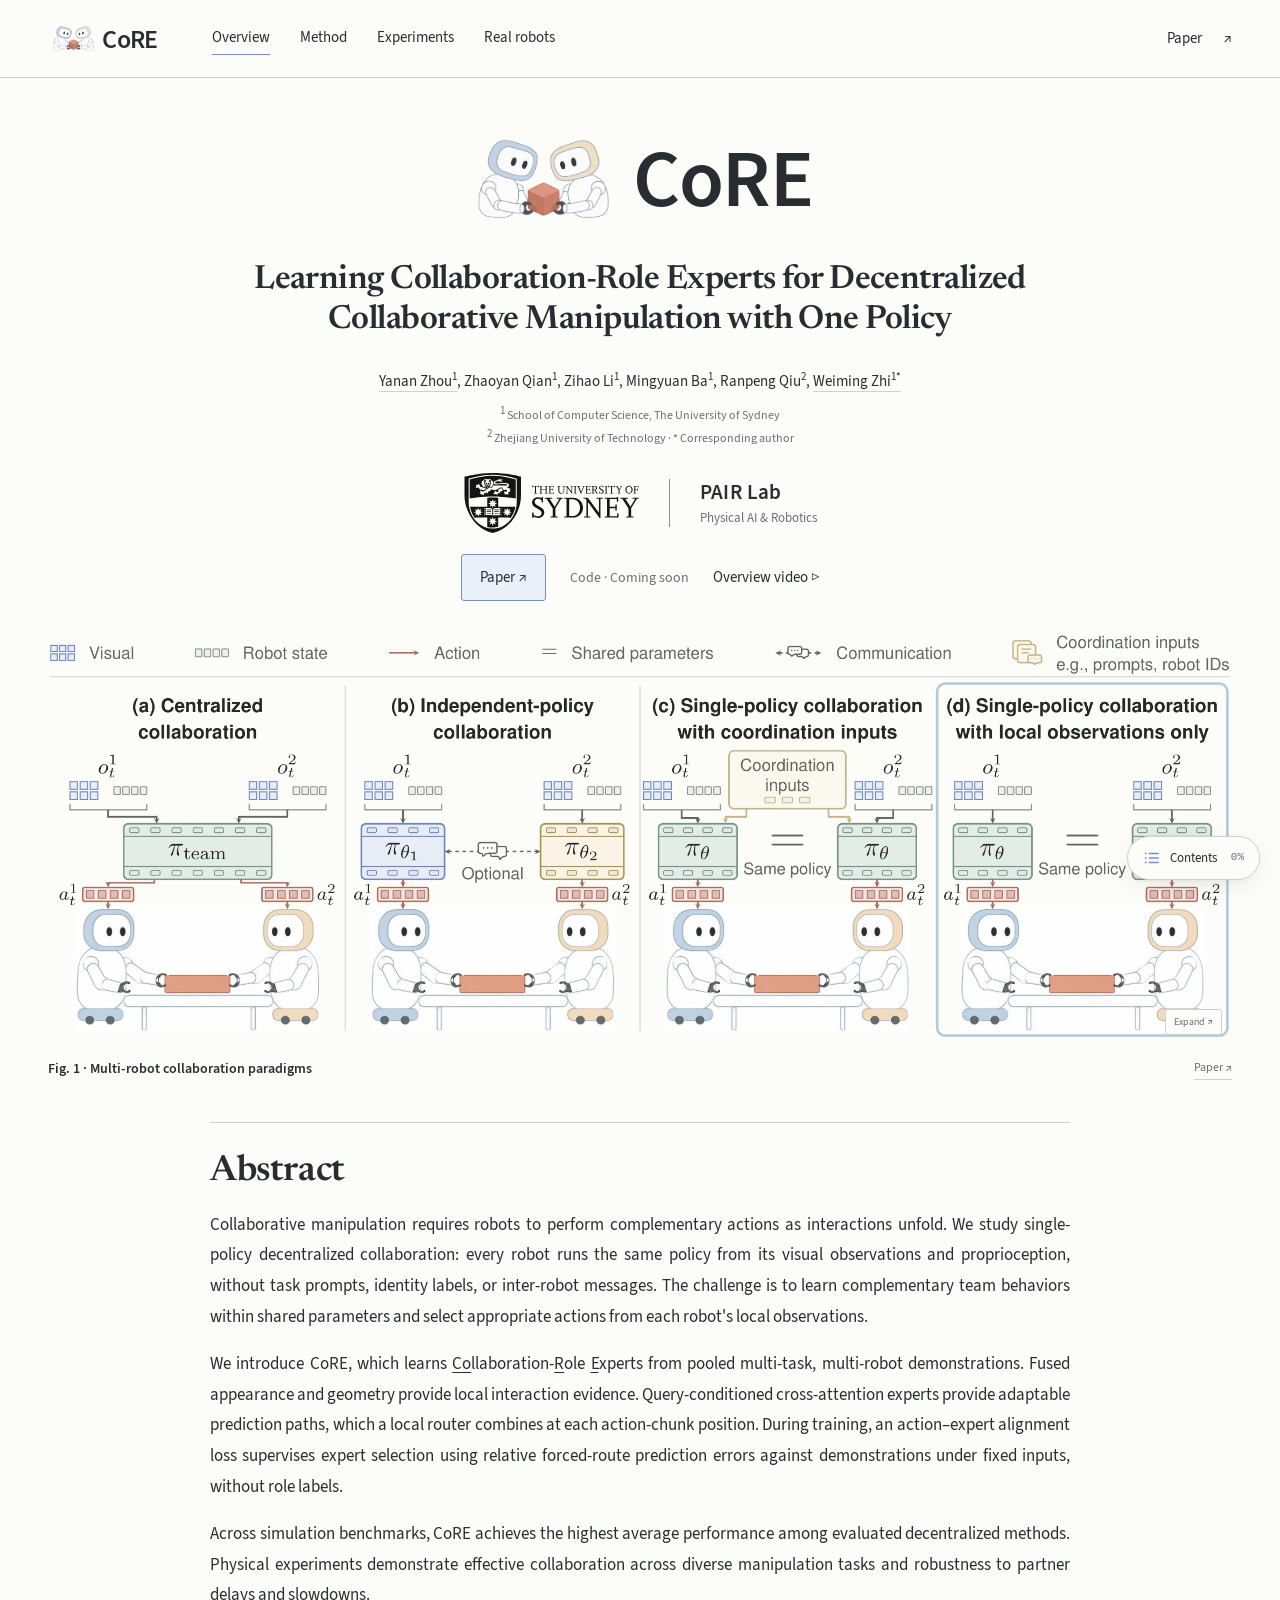
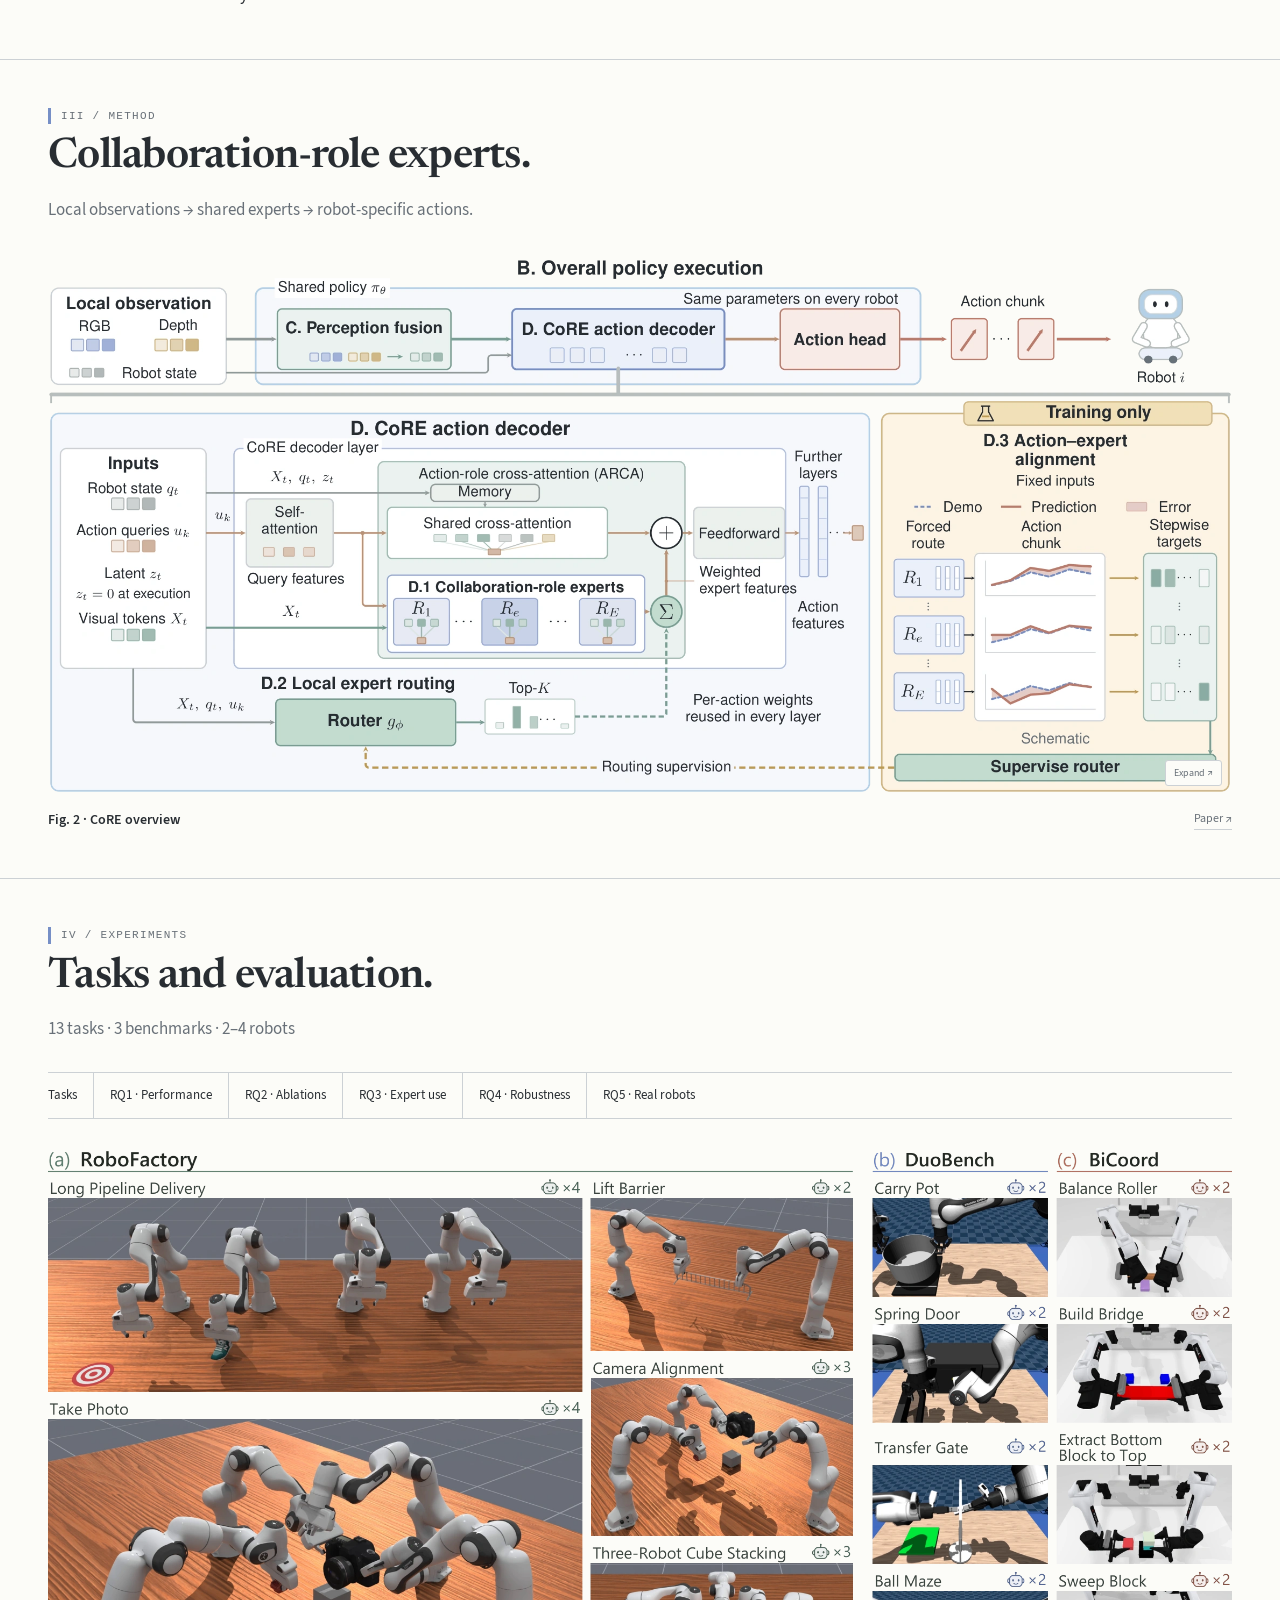
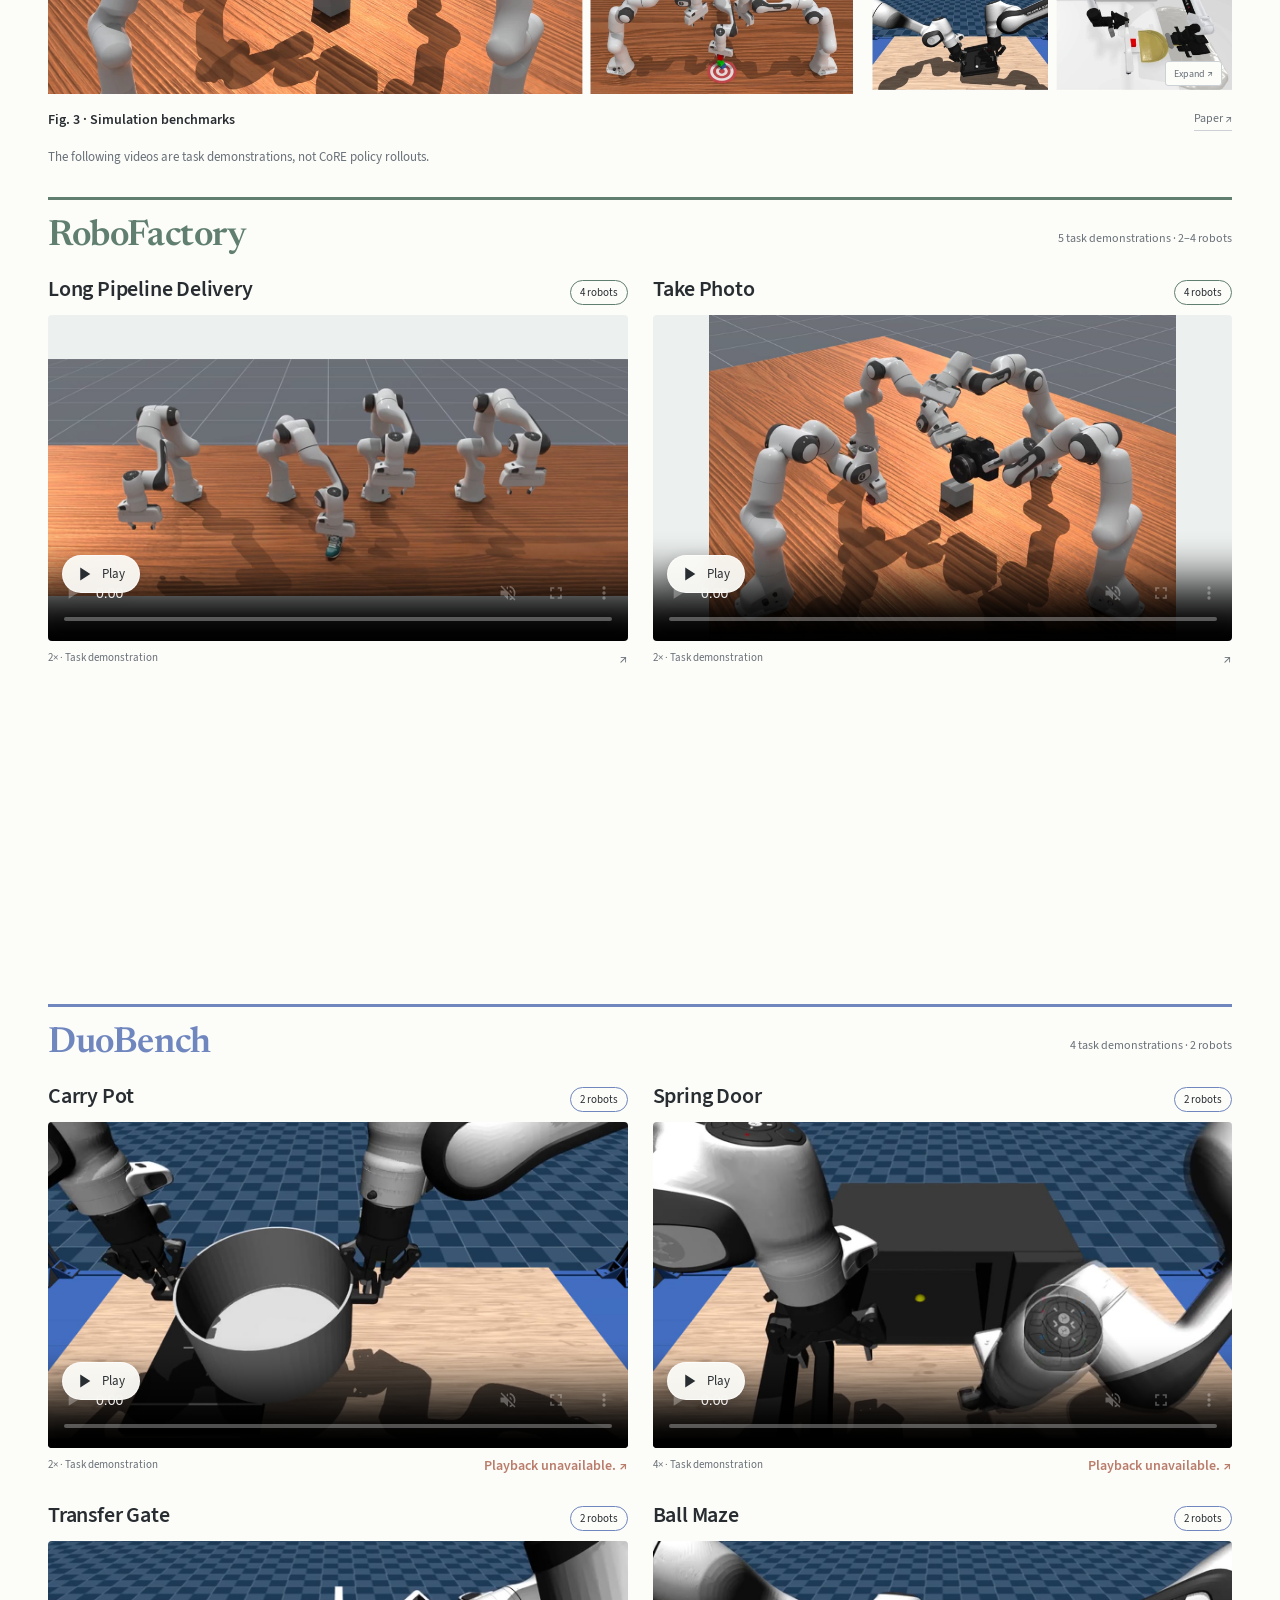
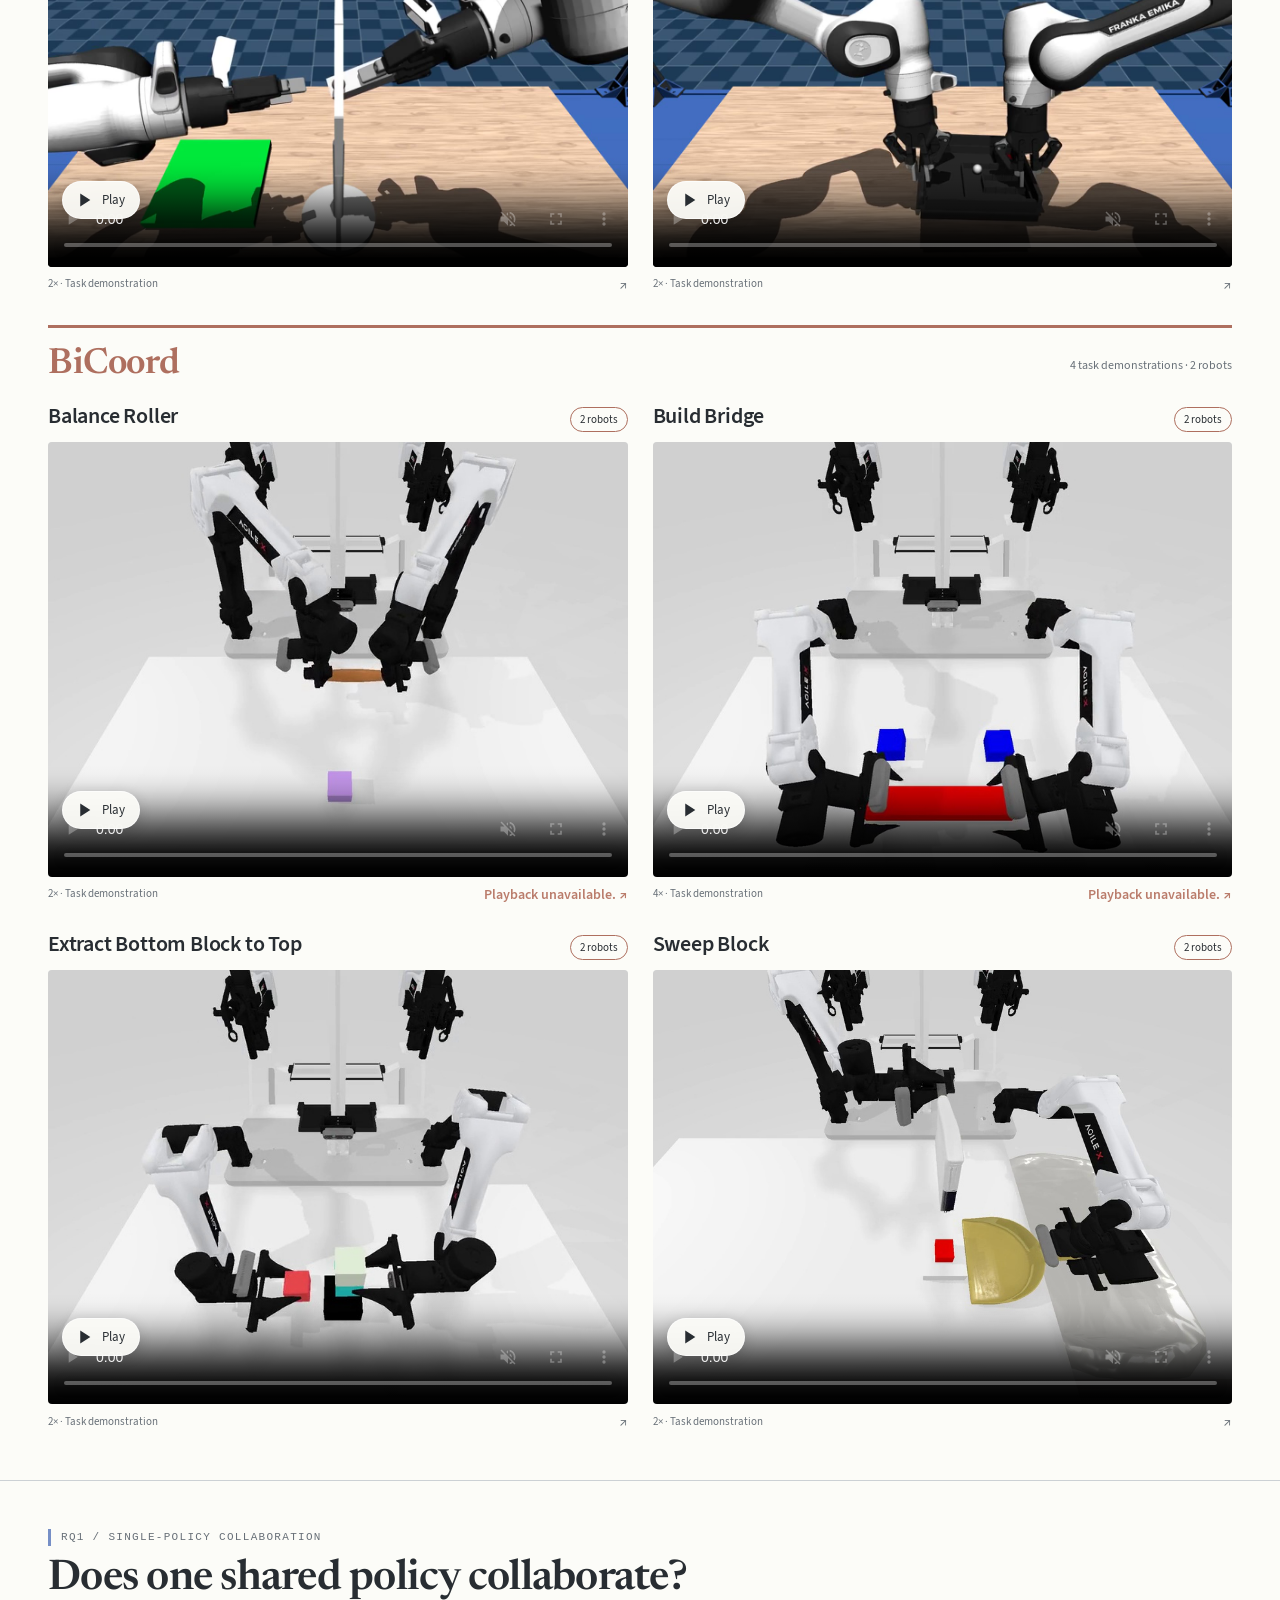
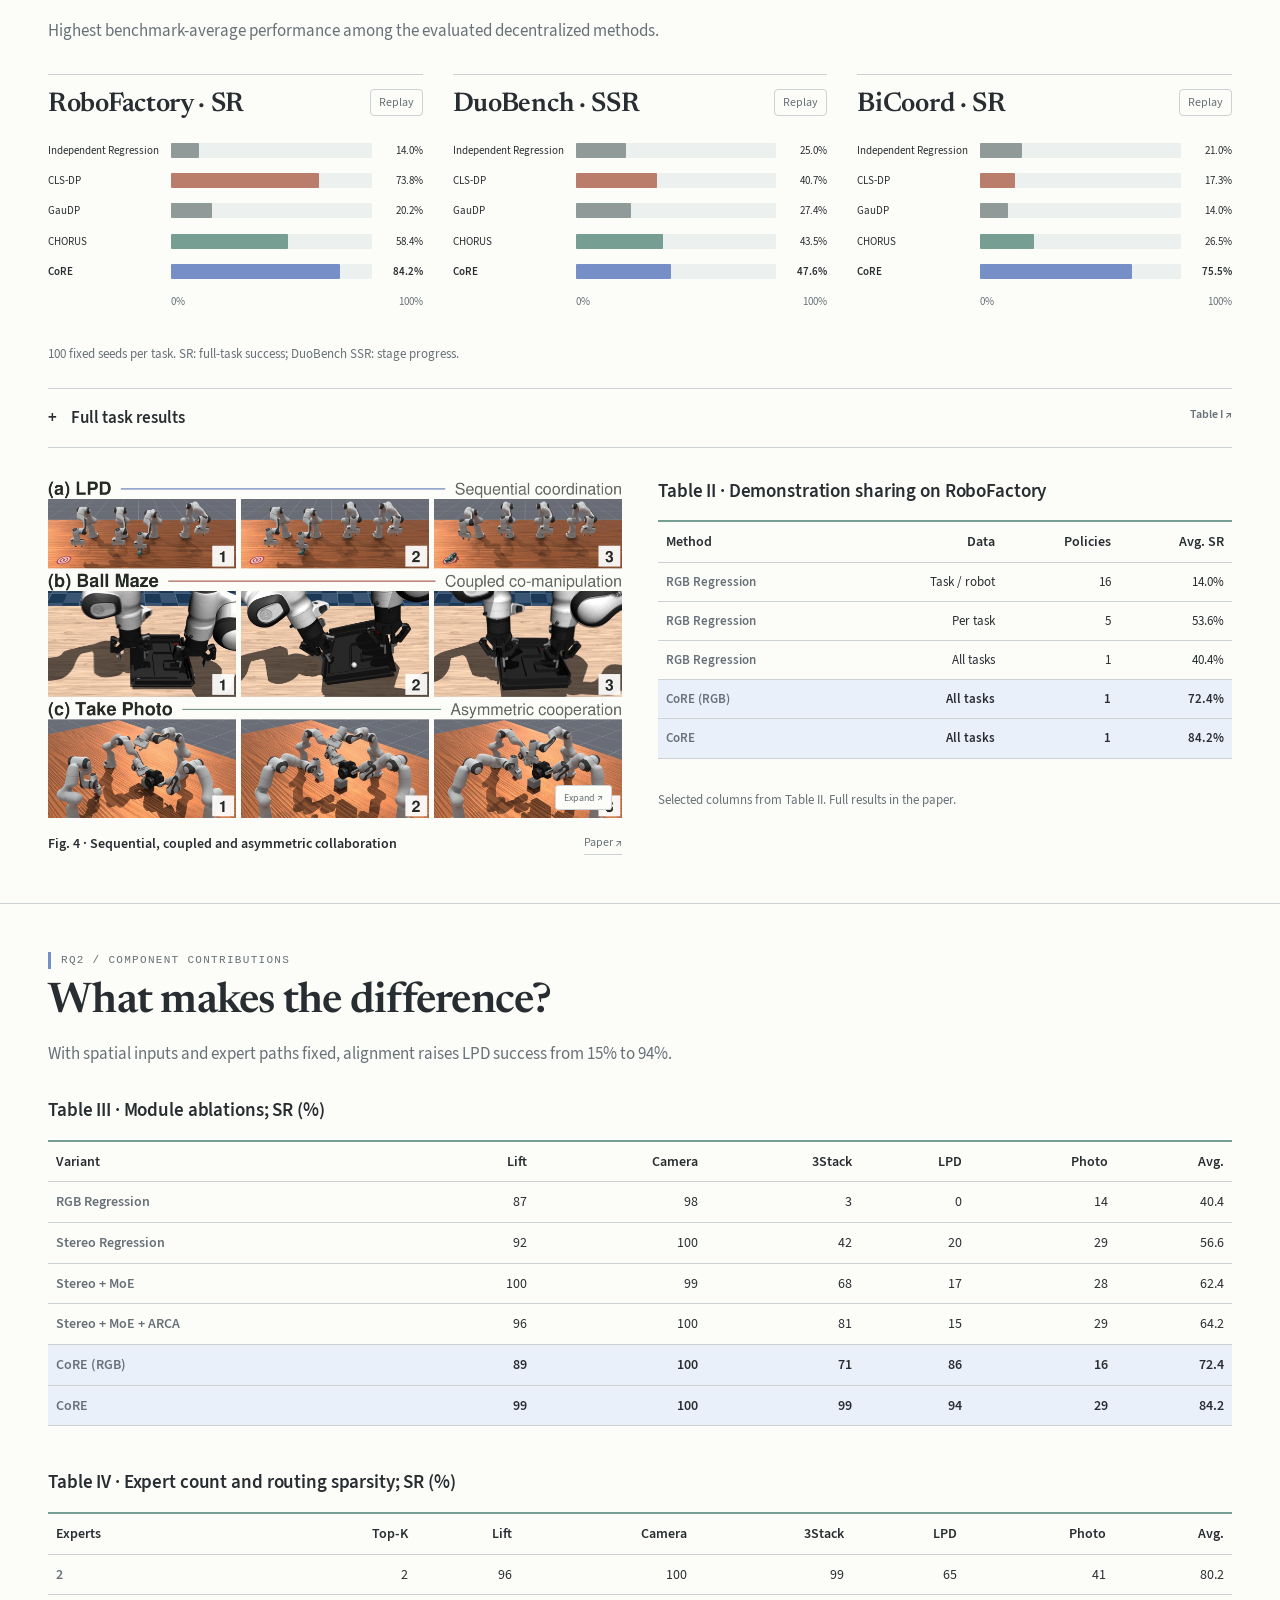
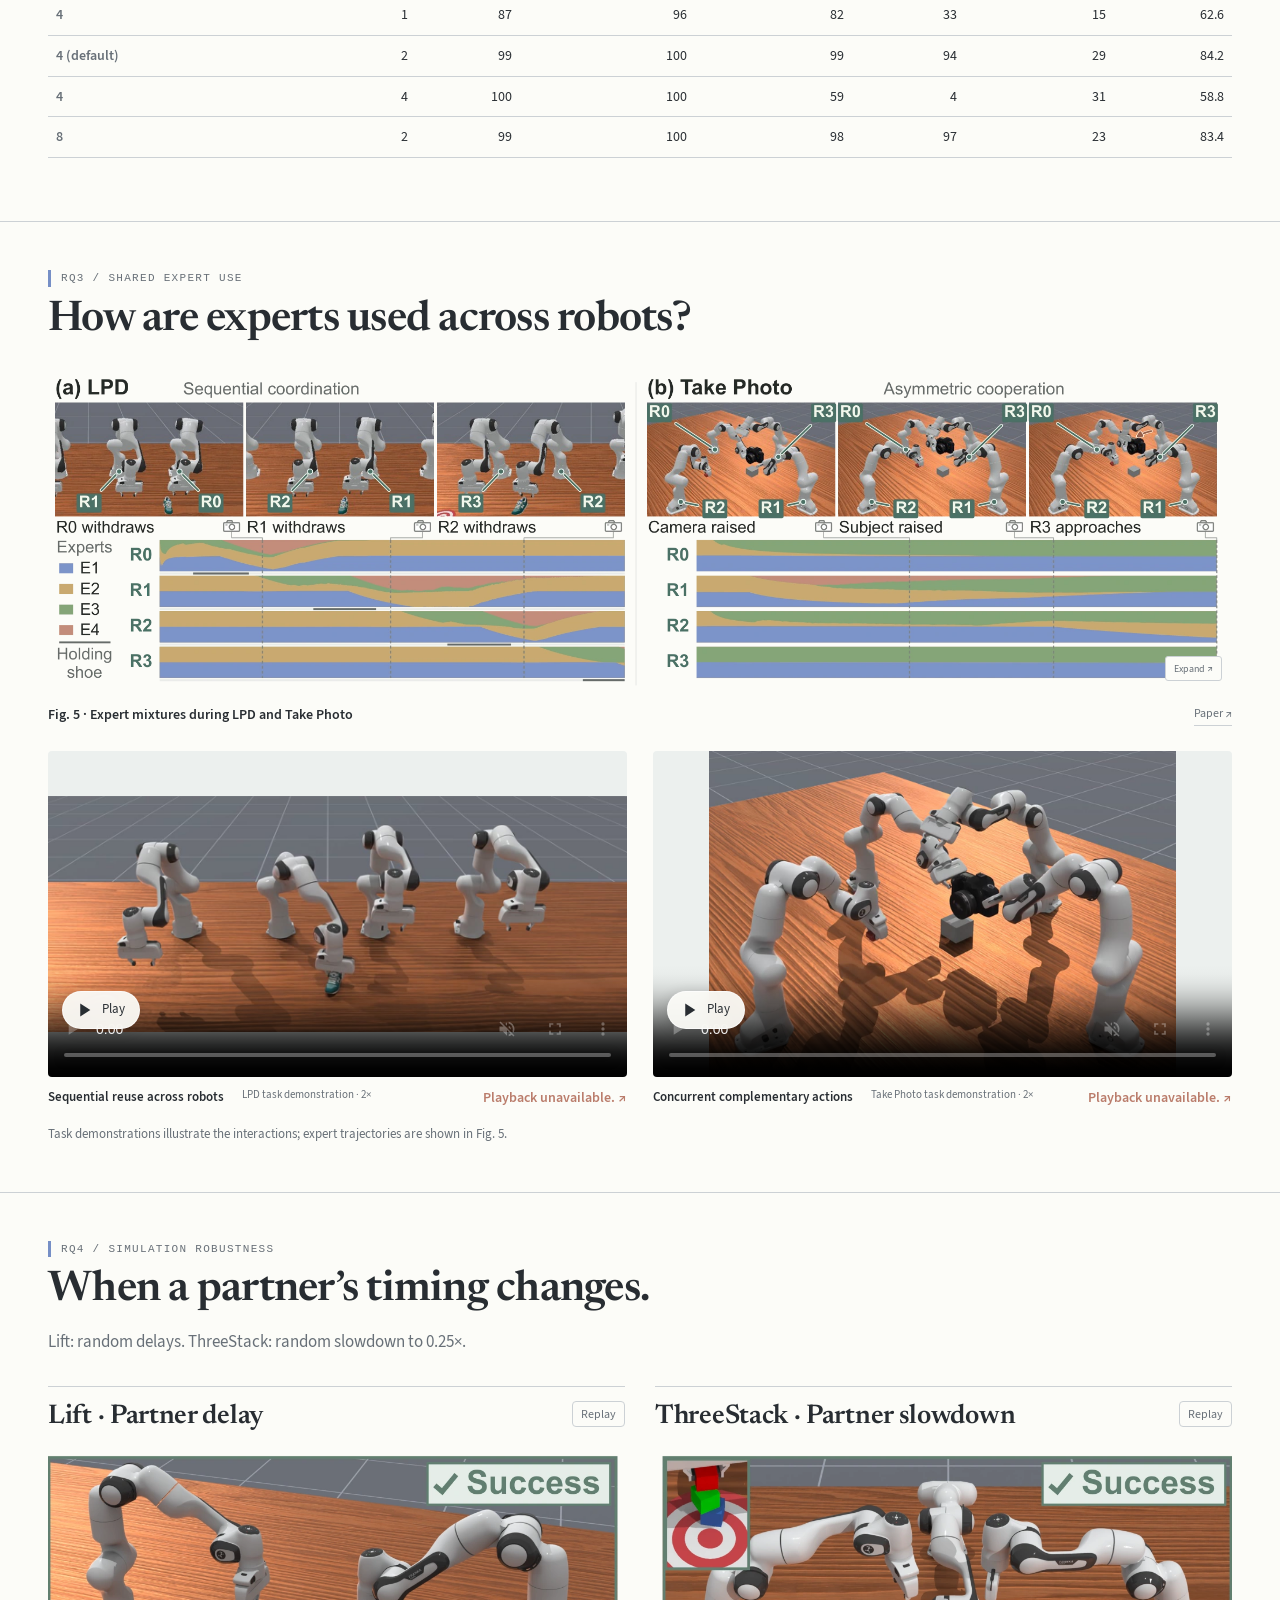
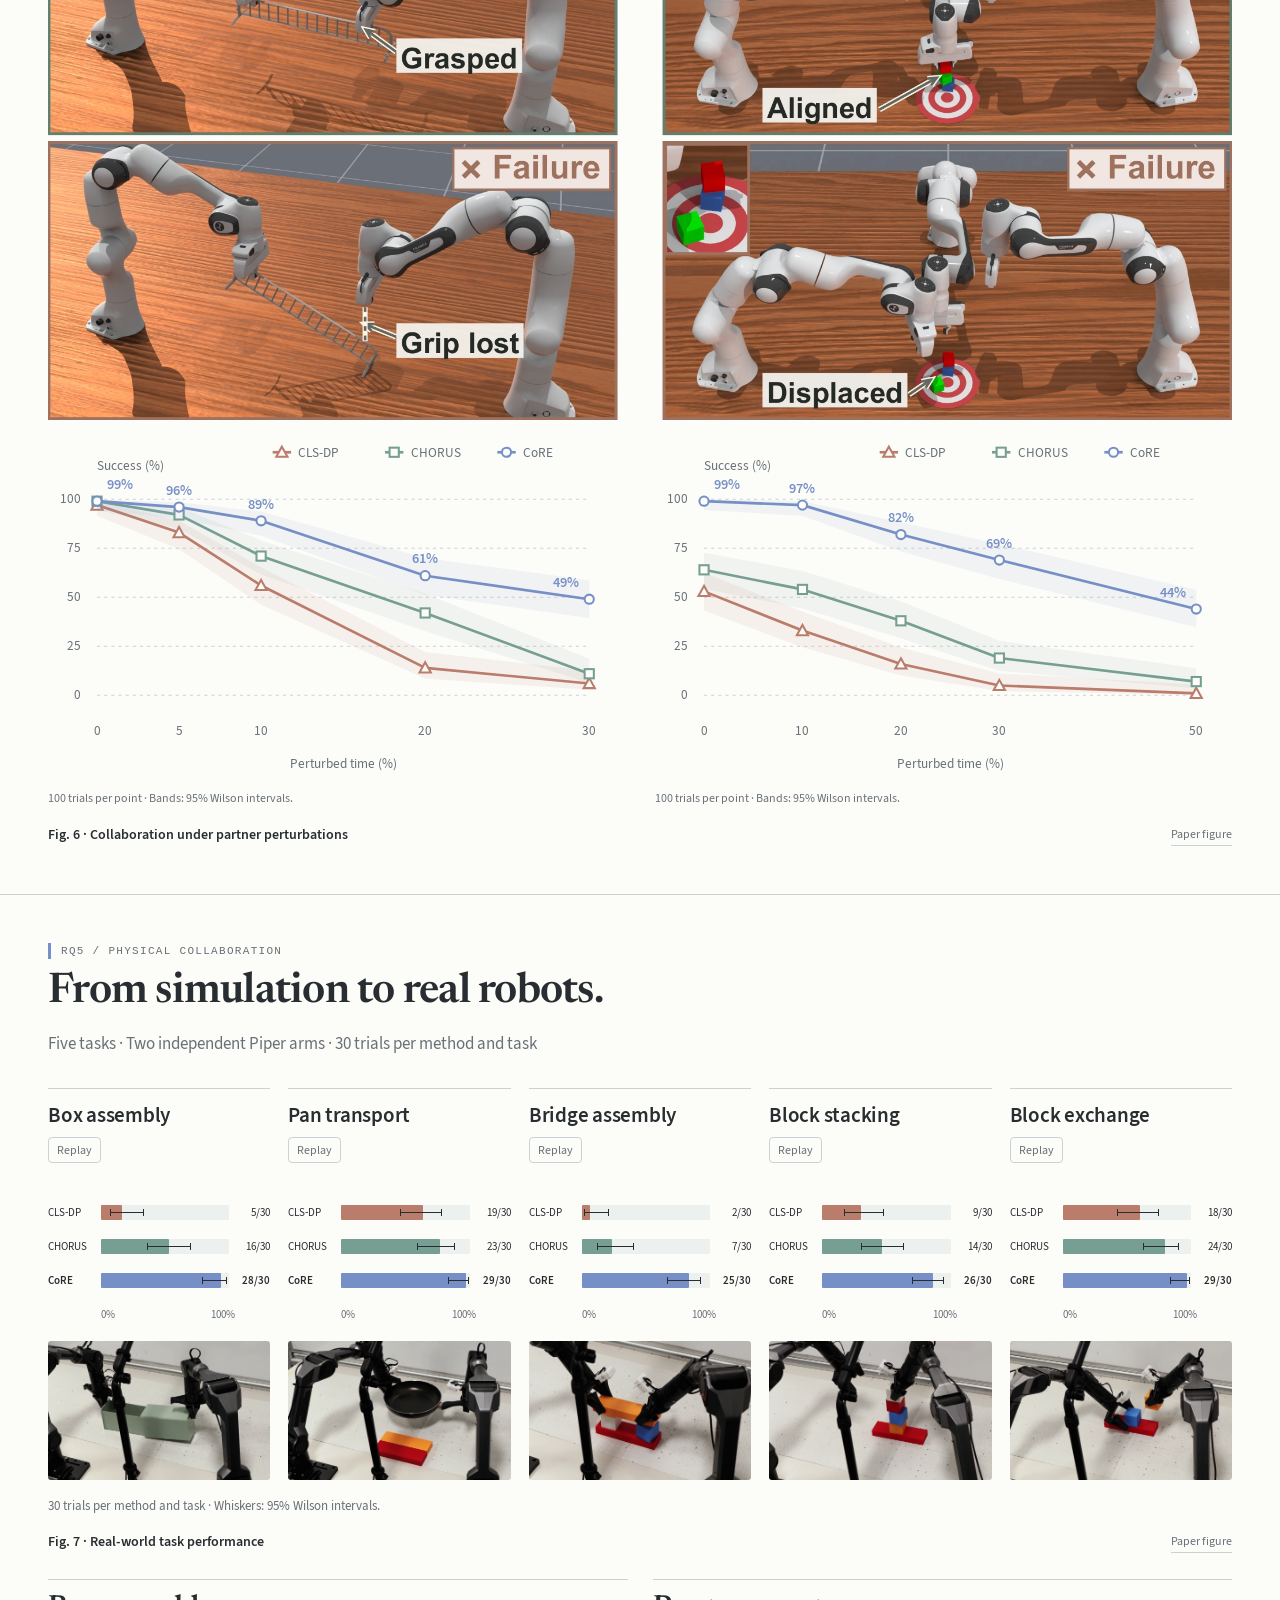
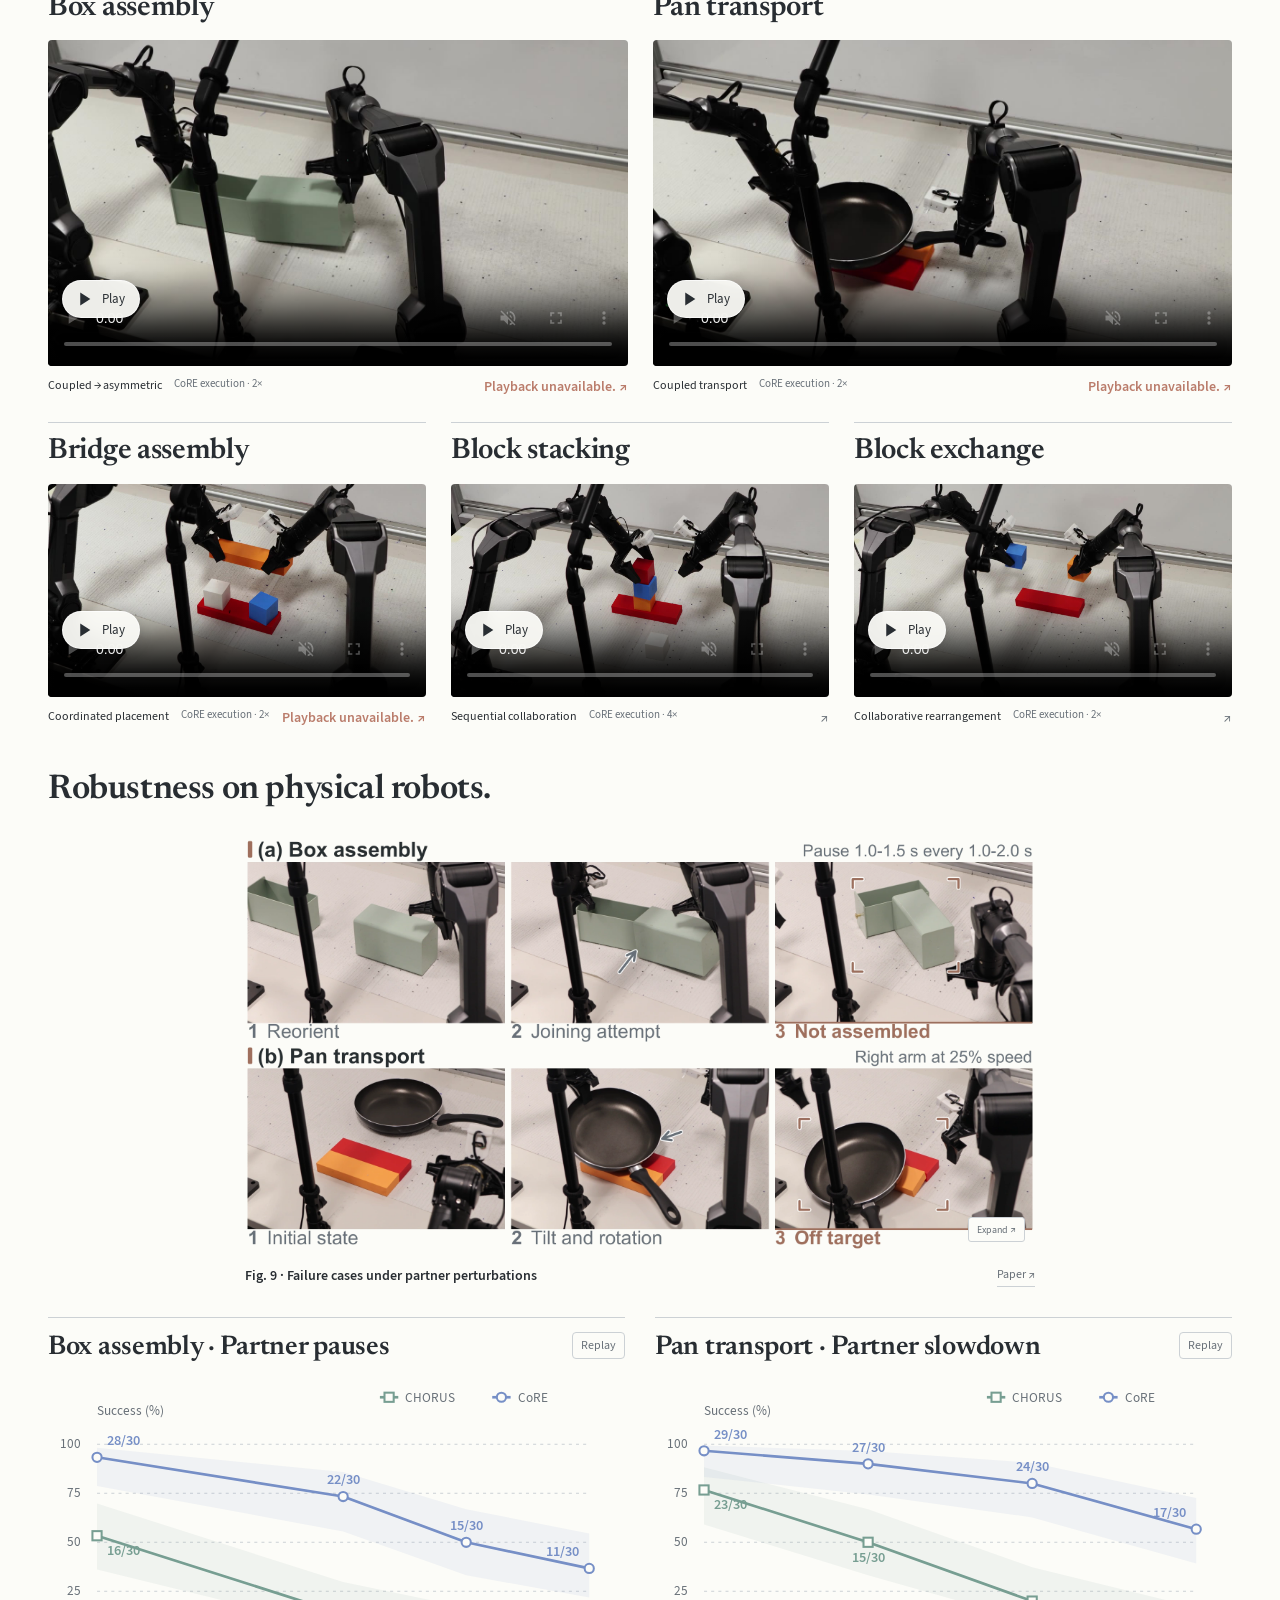
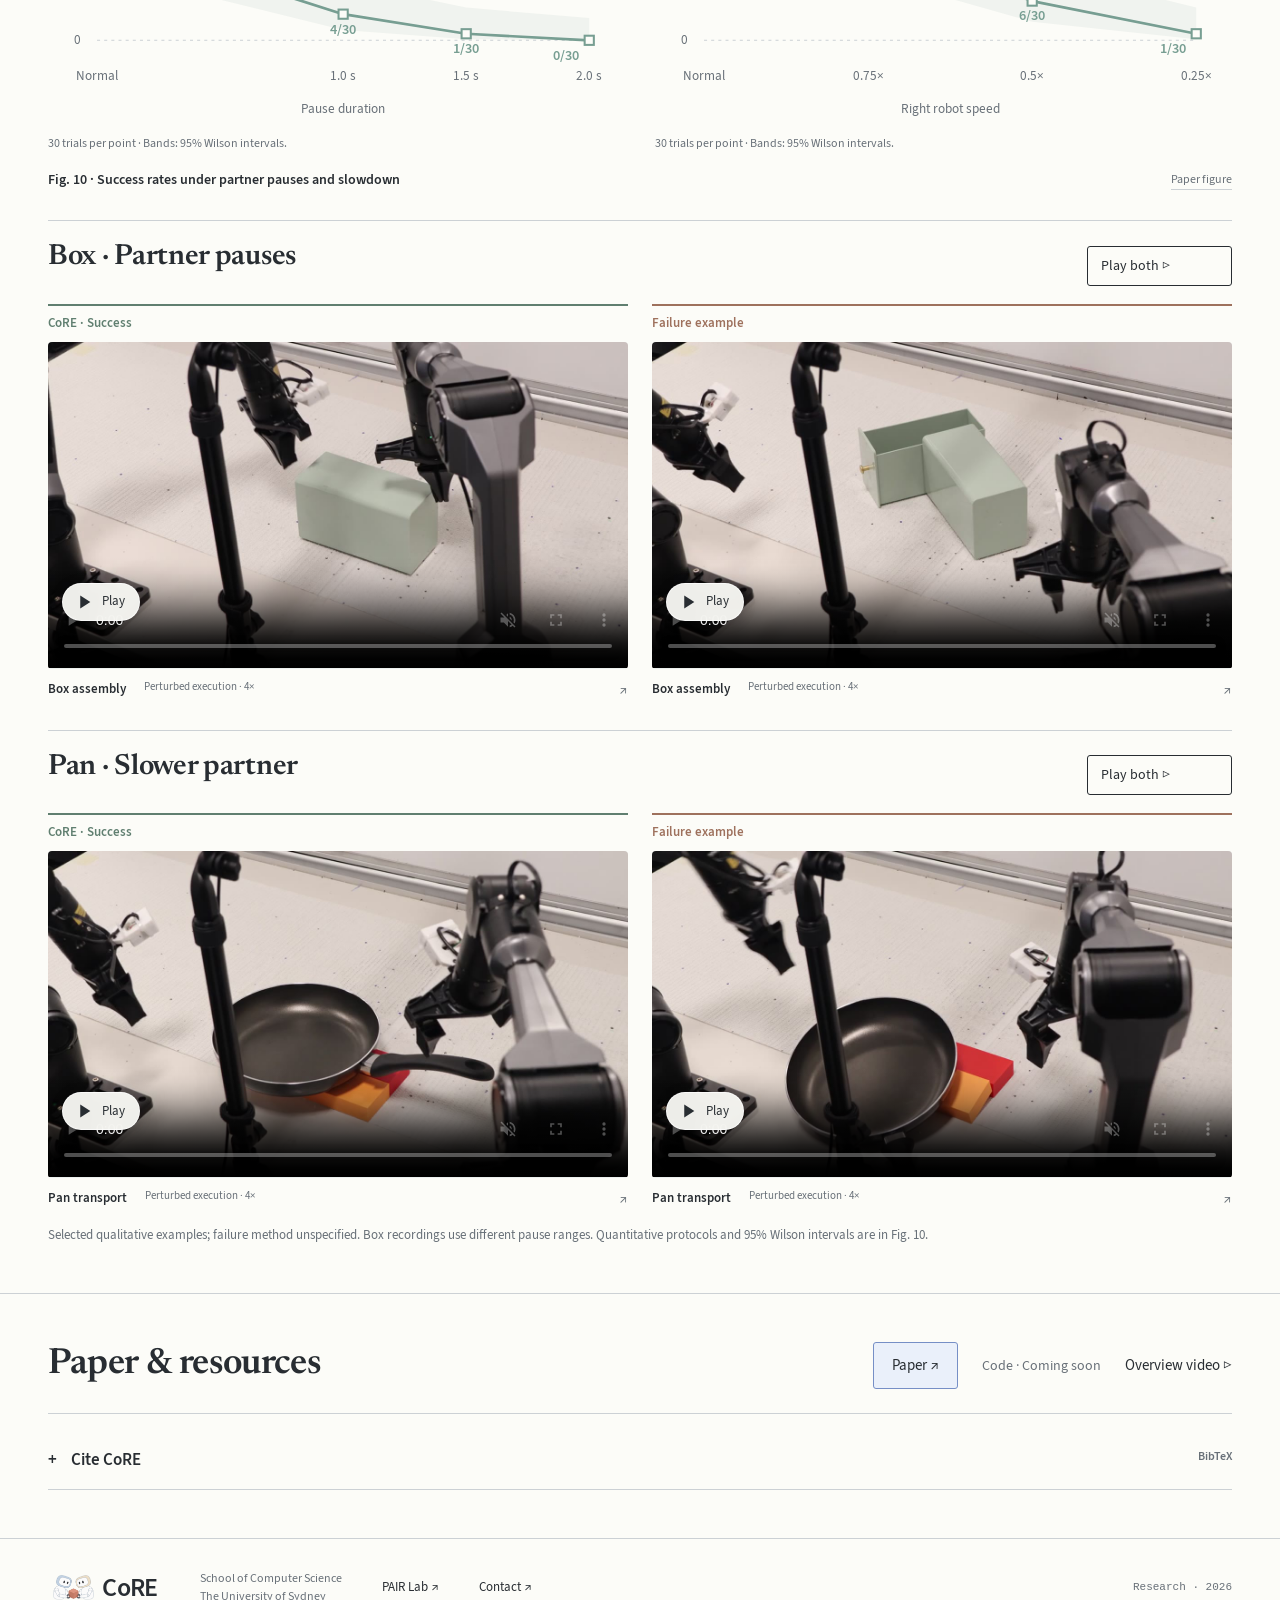
==== commit eb7dd9e1: "Refresh cached CoRE stylesheet with a content version" ====
--- a/core/index.html
+++ b/core/index.html
@@ -1,5 +1,5 @@
 <!doctype html>
-<html lang="en"><head><meta charset="utf-8"><meta name="viewport" content="width=device-width,initial-scale=1"><meta name="description" content="CoRE learns collaboration-role experts so independent robots can collaborate using copies of one shared policy and their own local observations."><meta name="theme-color" content="#fcfcf8"><meta property="og:title" content="CoRE — One policy. A team of collaborators."><meta property="og:description" content="Learning Collaboration-Role Experts for Decentralized Collaborative Manipulation with One Policy."><meta property="og:type" content="website"><meta property="og:image" content="https://yananzhou.me/core/assets/media/box.jpg"><meta property="og:url" content="https://yananzhou.me/core/"><link rel="canonical" href="https://yananzhou.me/core/"><title>CoRE — One policy. A team of collaborators.</title><link rel="icon" href="assets/brand/core-robots-final.png" type="image/png"><link rel="preload" href="assets/fonts/Newsreader-Variable.ttf" as="font" type="font/ttf" crossorigin><link rel="stylesheet" href="styles.css"><script src="data.js" defer></script><script src="charts.js" defer></script><script src="app.js" defer></script></head>
+<html lang="en"><head><meta charset="utf-8"><meta name="viewport" content="width=device-width,initial-scale=1"><meta name="description" content="CoRE learns collaboration-role experts so independent robots can collaborate using copies of one shared policy and their own local observations."><meta name="theme-color" content="#fcfcf8"><meta property="og:title" content="CoRE — One policy. A team of collaborators."><meta property="og:description" content="Learning Collaboration-Role Experts for Decentralized Collaborative Manipulation with One Policy."><meta property="og:type" content="website"><meta property="og:image" content="https://yananzhou.me/core/assets/media/box.jpg"><meta property="og:url" content="https://yananzhou.me/core/"><link rel="canonical" href="https://yananzhou.me/core/"><title>CoRE — One policy. A team of collaborators.</title><link rel="icon" href="assets/brand/core-robots-final.png" type="image/png"><link rel="preload" href="assets/fonts/Newsreader-Variable.ttf" as="font" type="font/ttf" crossorigin><link rel="stylesheet" href="styles.css?v=9d6fa91cd2c8"><script src="data.js" defer></script><script src="charts.js" defer></script><script src="app.js" defer></script></head>
 <body><a class="skip-link" href="#main">Skip to content</a>
 <header class="site-header"><a class="wordmark" href="#top" aria-label="CoRE home"><span class="core-wordmark"><img class="core-robots" src="assets/brand/core-robots-final.png" alt="" width="1493" height="1053" decoding="async"><span class="core-name">CoRE</span></span></a><nav aria-label="Main navigation"><a href="#collaboration">Overview</a><a href="#method">Method</a><a href="#results">Experiments</a><a href="#robots">Real robots</a></nav><a class="nav-paper" href="assets/paper/CoRE.pdf" target="_blank" rel="noopener">Paper <span aria-hidden="true">↗</span></a></header>
 <main id="main"><section id="top" class="section paper-flow paper-hero"><div class="paper-masthead"><h1 class="core-title"><span class="core-wordmark"><img class="core-robots" src="assets/brand/core-robots-final.png" alt="" width="1493" height="1053" decoding="async"><span class="core-name">CoRE</span></span></h1><p class="paper-subtitle">Learning Collaboration-Role Experts for Decentralized Collaborative Manipulation with One Policy</p><p class="authors"><a href="https://yananzhou.me/">Yanan Zhou<sup>1</sup></a>, Zhaoyan Qian<sup>1</sup>, Zihao Li<sup>1</sup>, Mingyuan Ba<sup>1</sup>, Ranpeng Qiu<sup>2</sup>, <a href="https://www.weimingzhi.com/home">Weiming Zhi<sup>1*</sup></a></p><p class="affiliations"><sup>1</sup> School of Computer Science, The University of Sydney<br><sup>2</sup> Zhejiang University of Technology · <span>* Corresponding author</span></p><div class="institution-links"><a href="https://www.sydney.edu.au/" target="_blank" rel="noopener" aria-label="The University of Sydney"><img src="assets/brand/usyd.svg" alt="The University of Sydney" width="233" height="80"></a><a class="lab-link" href="https://aus.bot/" target="_blank" rel="noopener"><strong>PAIR Lab</strong><span>Physical AI &amp; Robotics</span></a></div><div class="resource-links"><a class="button" href="assets/paper/CoRE.pdf" target="_blank" rel="noopener">Paper ↗</a><span class="code-pending" title="The policy code repository is not yet public.">Code · Coming soon</span><button class="text-button" data-open-film>Overview video ▷</button></div></div><div class="paper-teaser" id="collaboration"><figure class="paper-figure" data-paper-figure="1"><button class="figure-zoom" data-zoom="assets/figures/paradigms.webp" data-title="Fig. 1 · Multi-robot collaboration paradigms" aria-label="Enlarge Fig. 1: Multi-robot collaboration paradigms"><img src="assets/figures/paradigms.webp" alt="Multi-robot collaboration paradigms" loading="lazy"><span class="zoom-label">Expand ↗</span></button><figcaption><span>Fig. 1 · Multi-robot collaboration paradigms</span><a href="assets/paper/CoRE.pdf" target="_blank" rel="noopener">Paper ↗</a></figcaption></figure></div><div class="paper-abstract" id="abstract" aria-labelledby="abstract-title"><h2 id="abstract-title">Abstract</h2><p>Collaborative manipulation requires robots to perform complementary actions as interactions unfold. We study single-policy decentralized collaboration: every robot runs the same policy from its visual observations and proprioception, without task prompts, identity labels, or inter-robot messages. The challenge is to learn complementary team behaviors within shared parameters and select appropriate actions from each robot&#39;s local observations.</p><p>We introduce CoRE, which learns <u>Co</u>llaboration-<u>R</u>ole <u>E</u>xperts from pooled multi-task, multi-robot demonstrations. Fused appearance and geometry provide local interaction evidence. Query-conditioned cross-attention experts provide adaptable prediction paths, which a local router combines at each action-chunk position. During training, an action–expert alignment loss supervises expert selection using relative forced-route prediction errors against demonstrations under fixed inputs, without role labels.</p><p>Across simulation benchmarks, CoRE achieves the highest average performance among evaluated decentralized methods. Physical experiments demonstrate effective collaboration across diverse manipulation tasks and robustness to partner delays and slowdowns.</p></div></section>
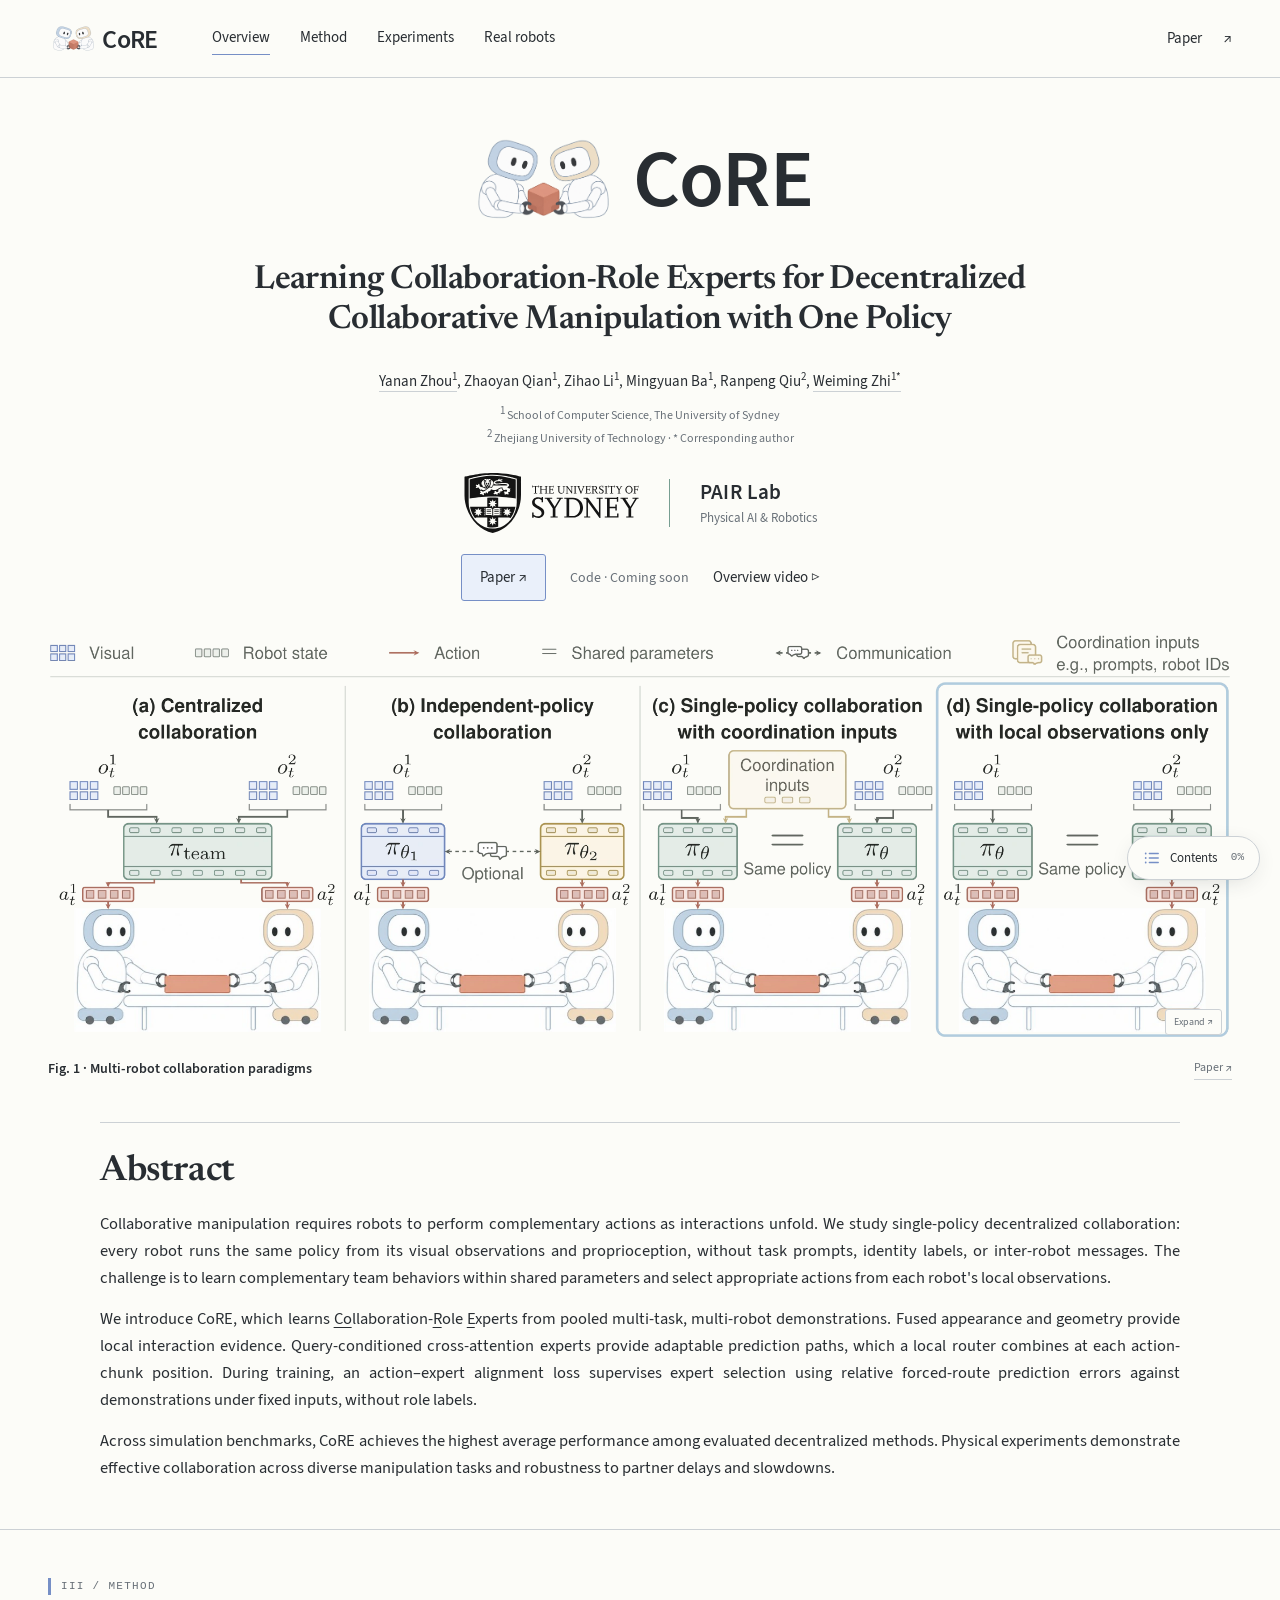
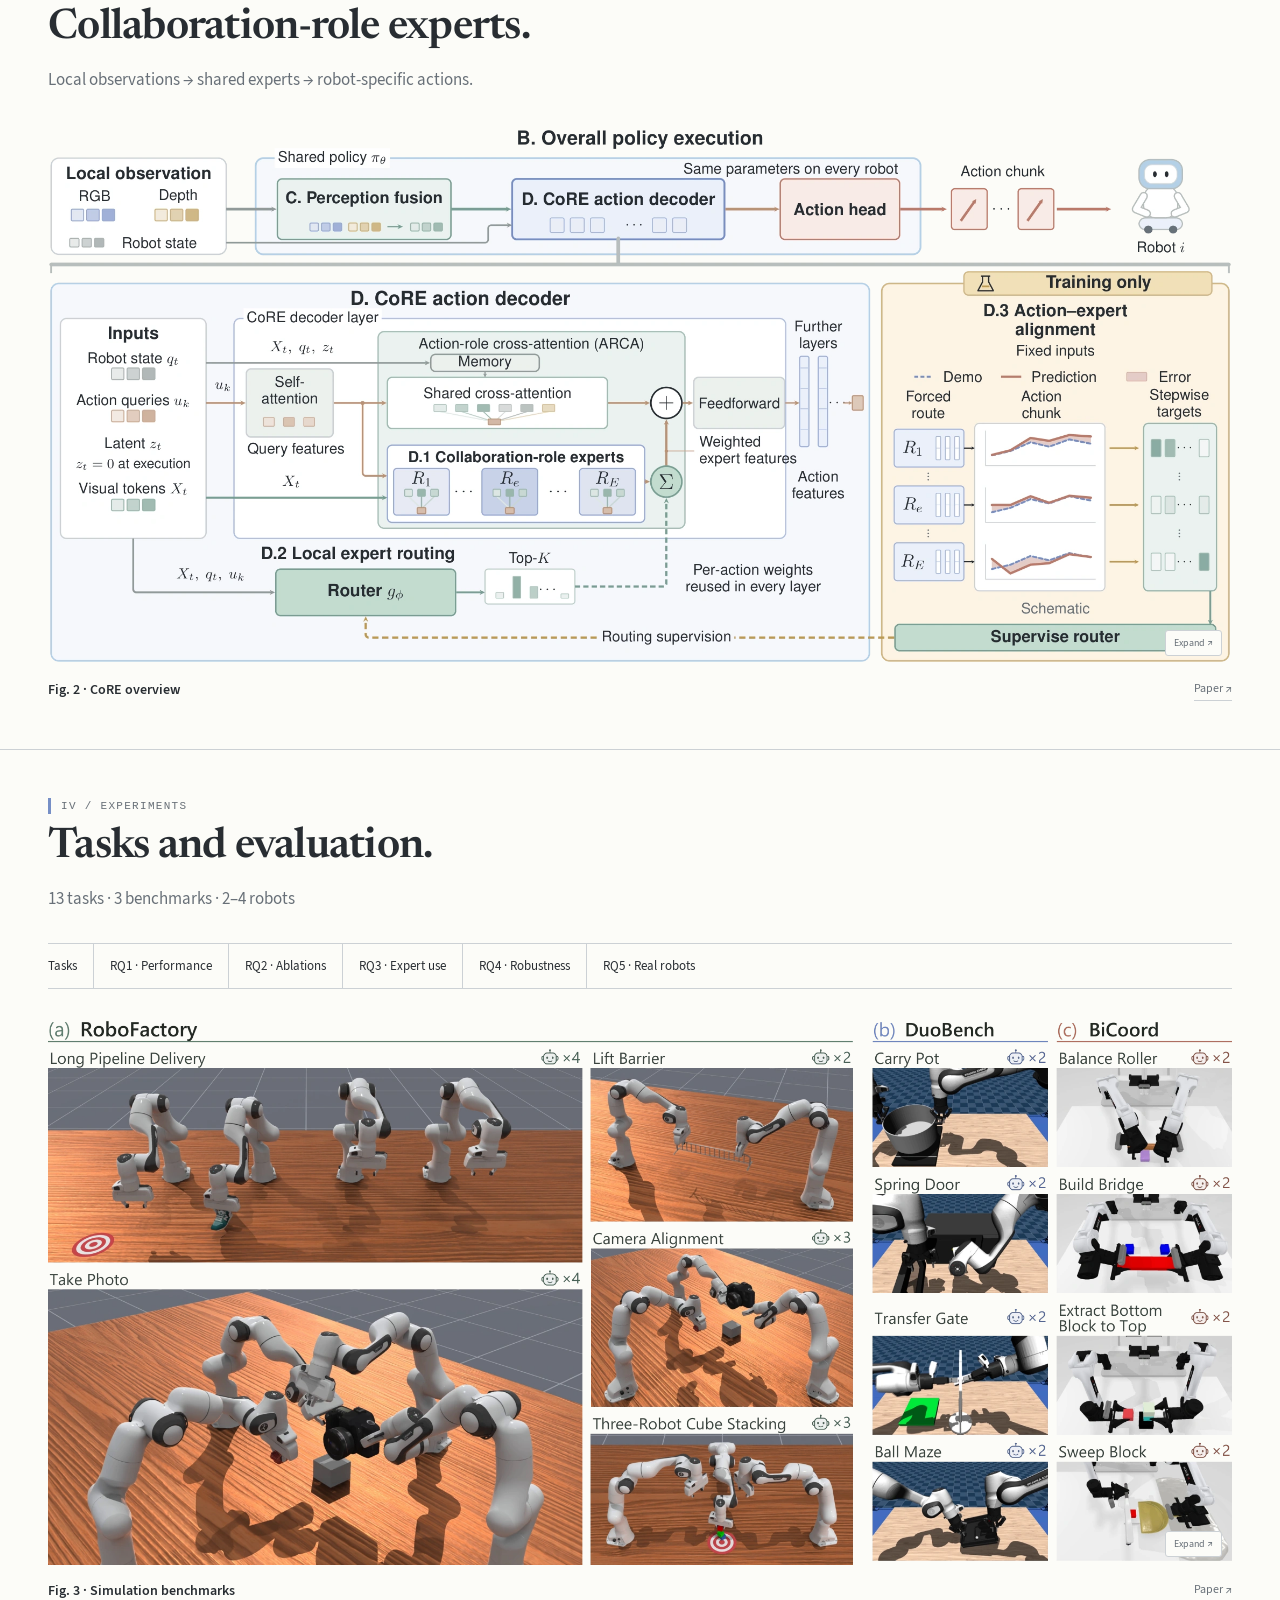
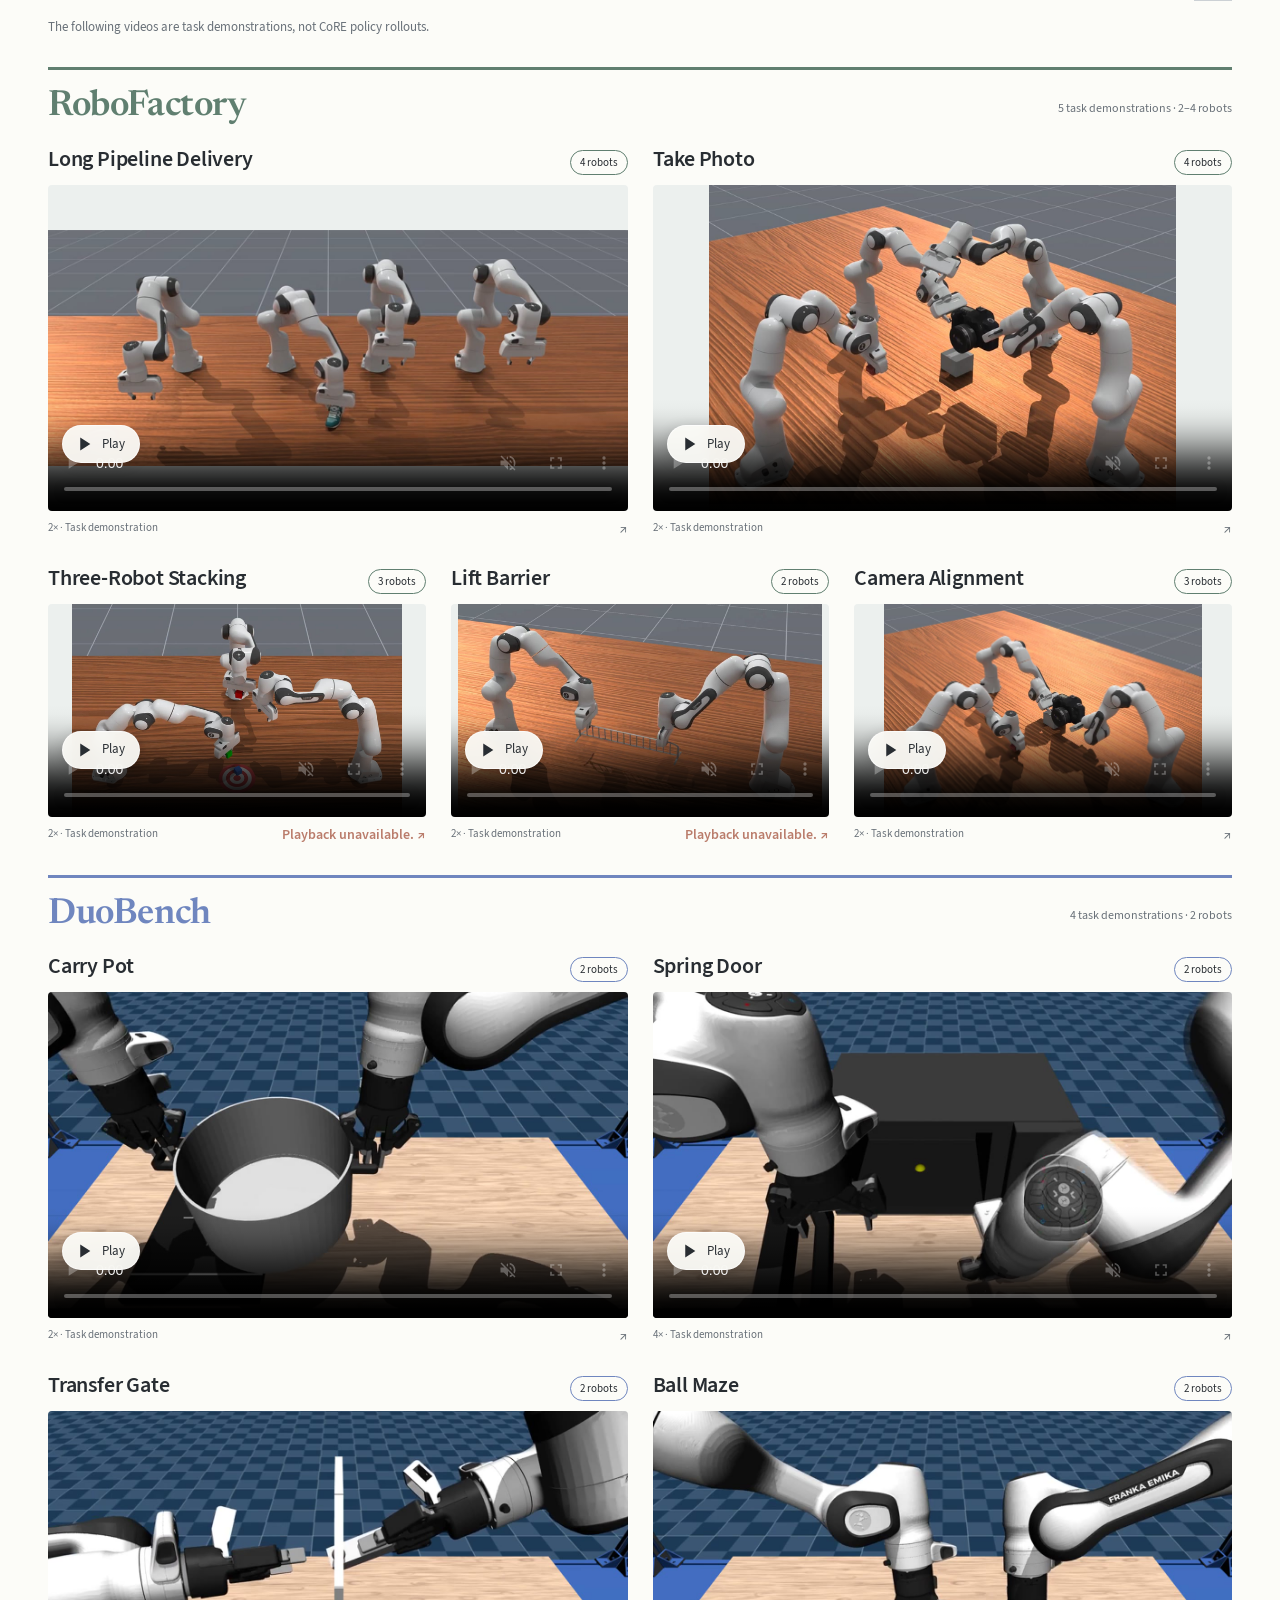
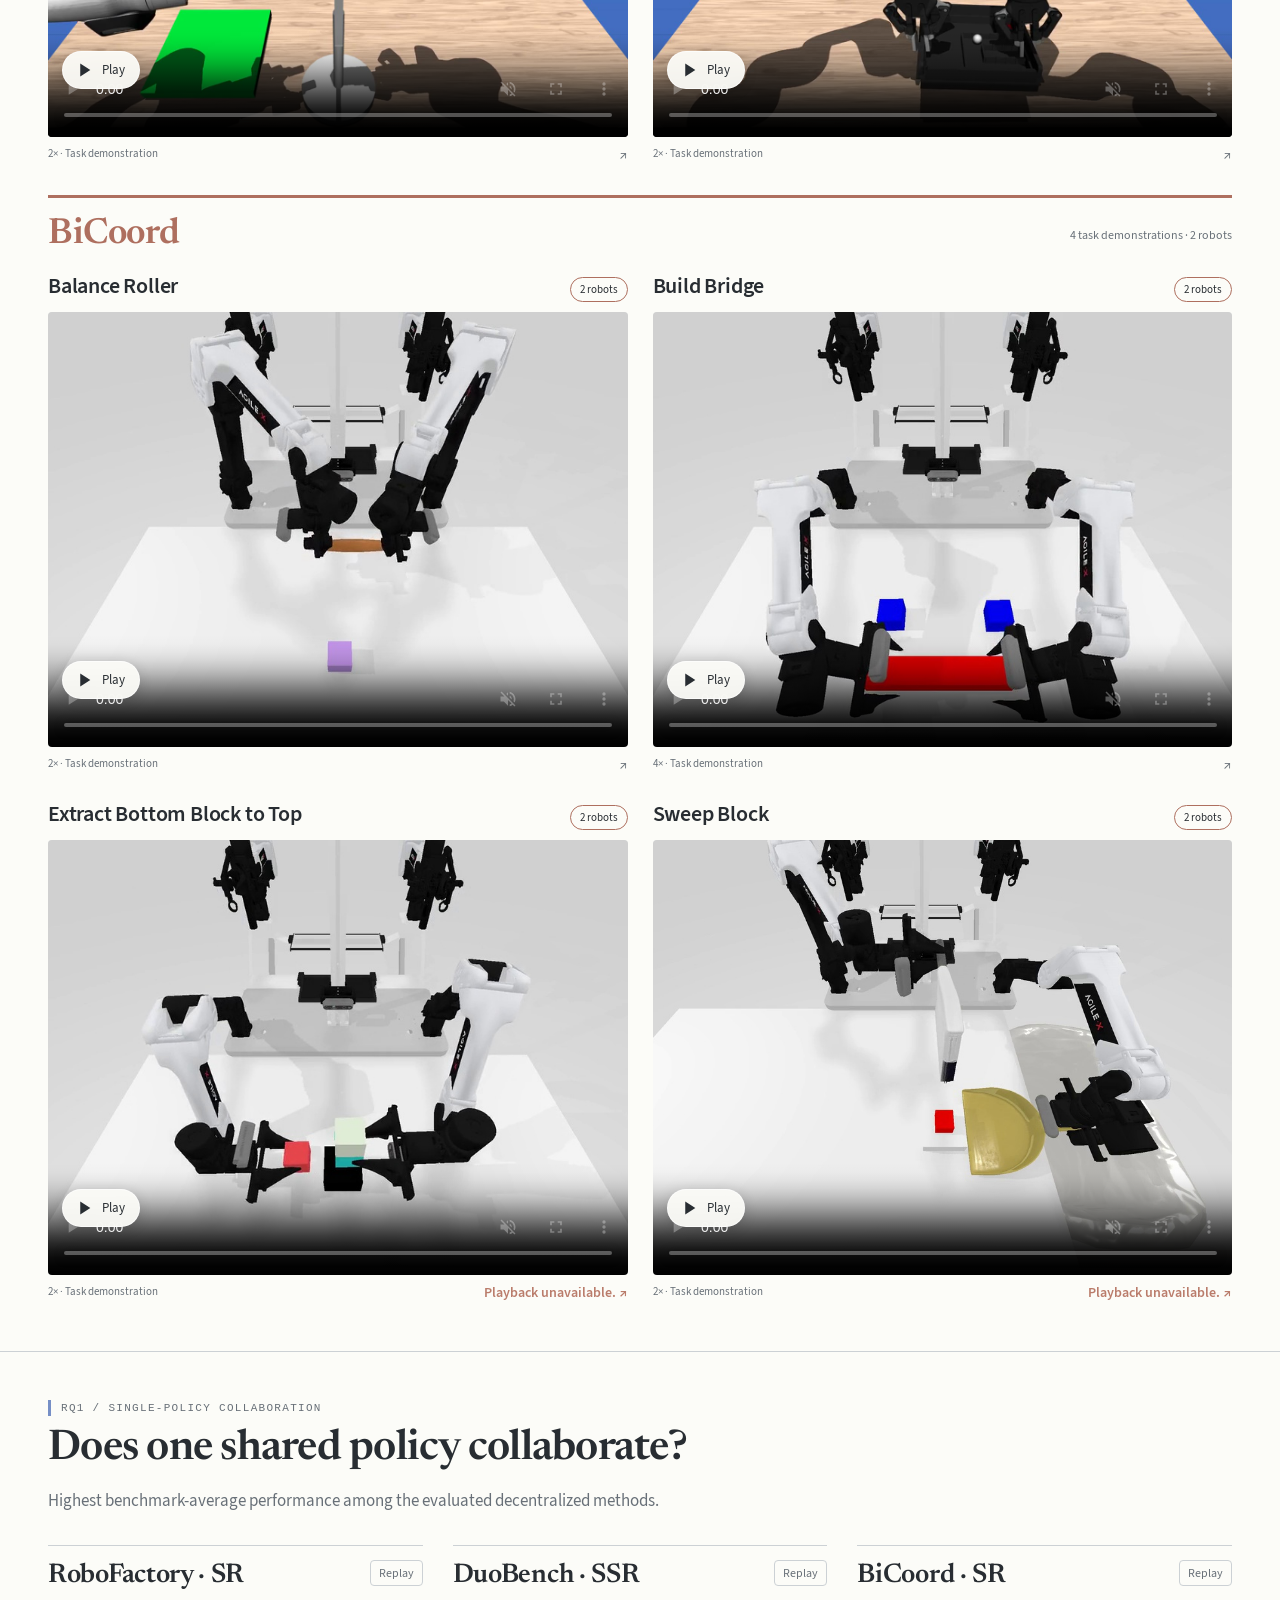
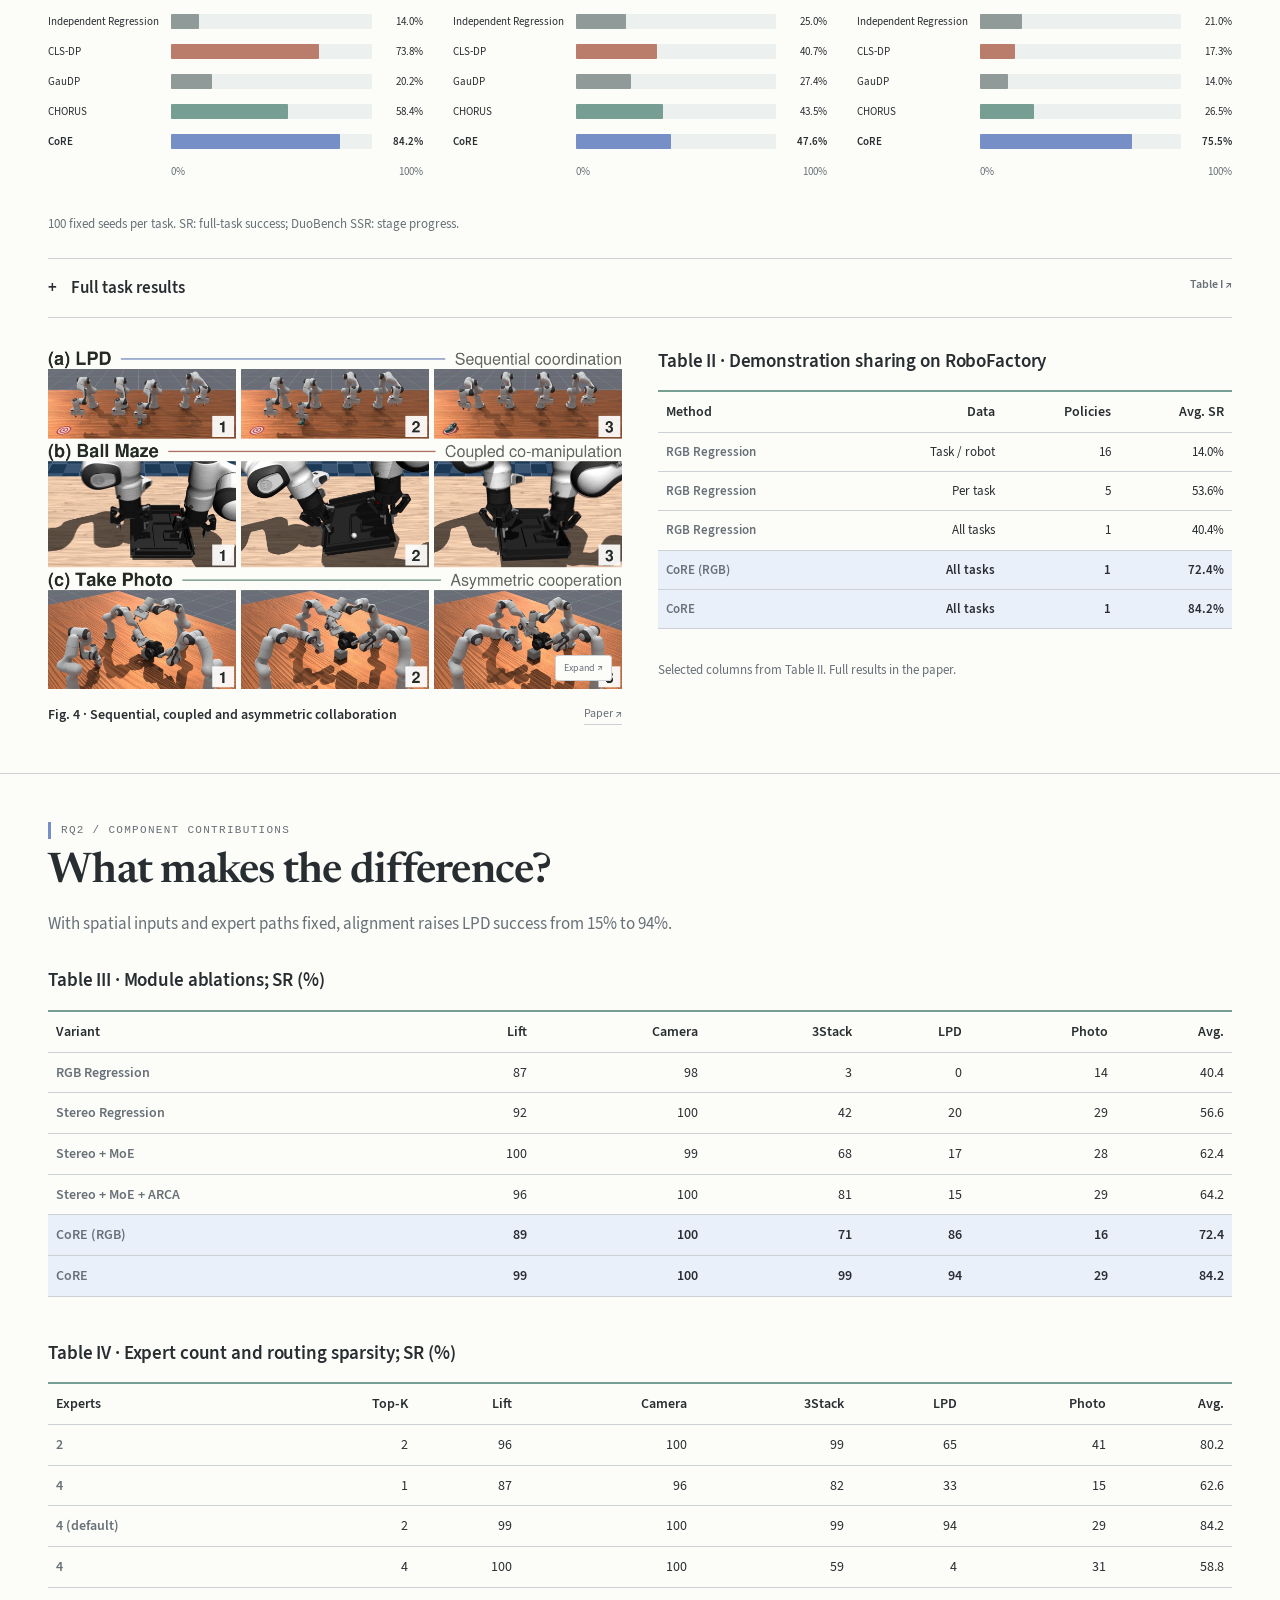
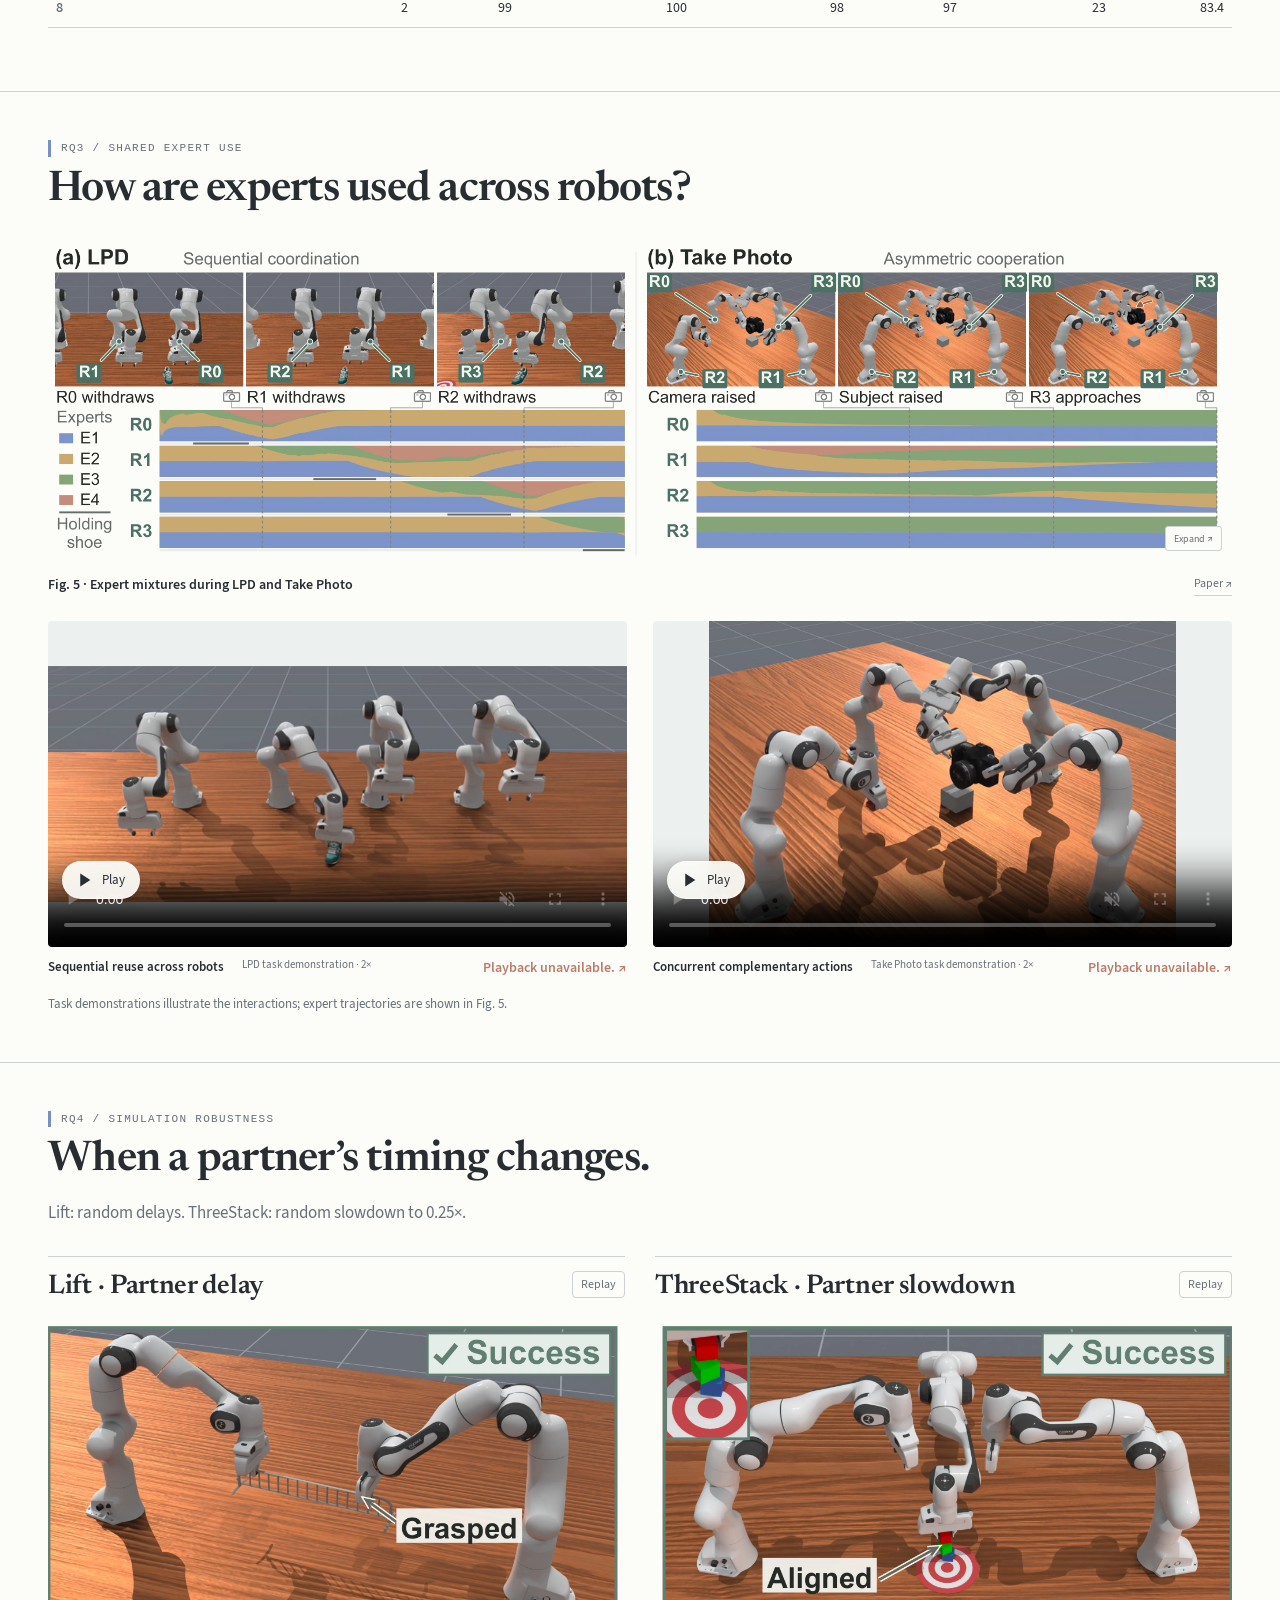
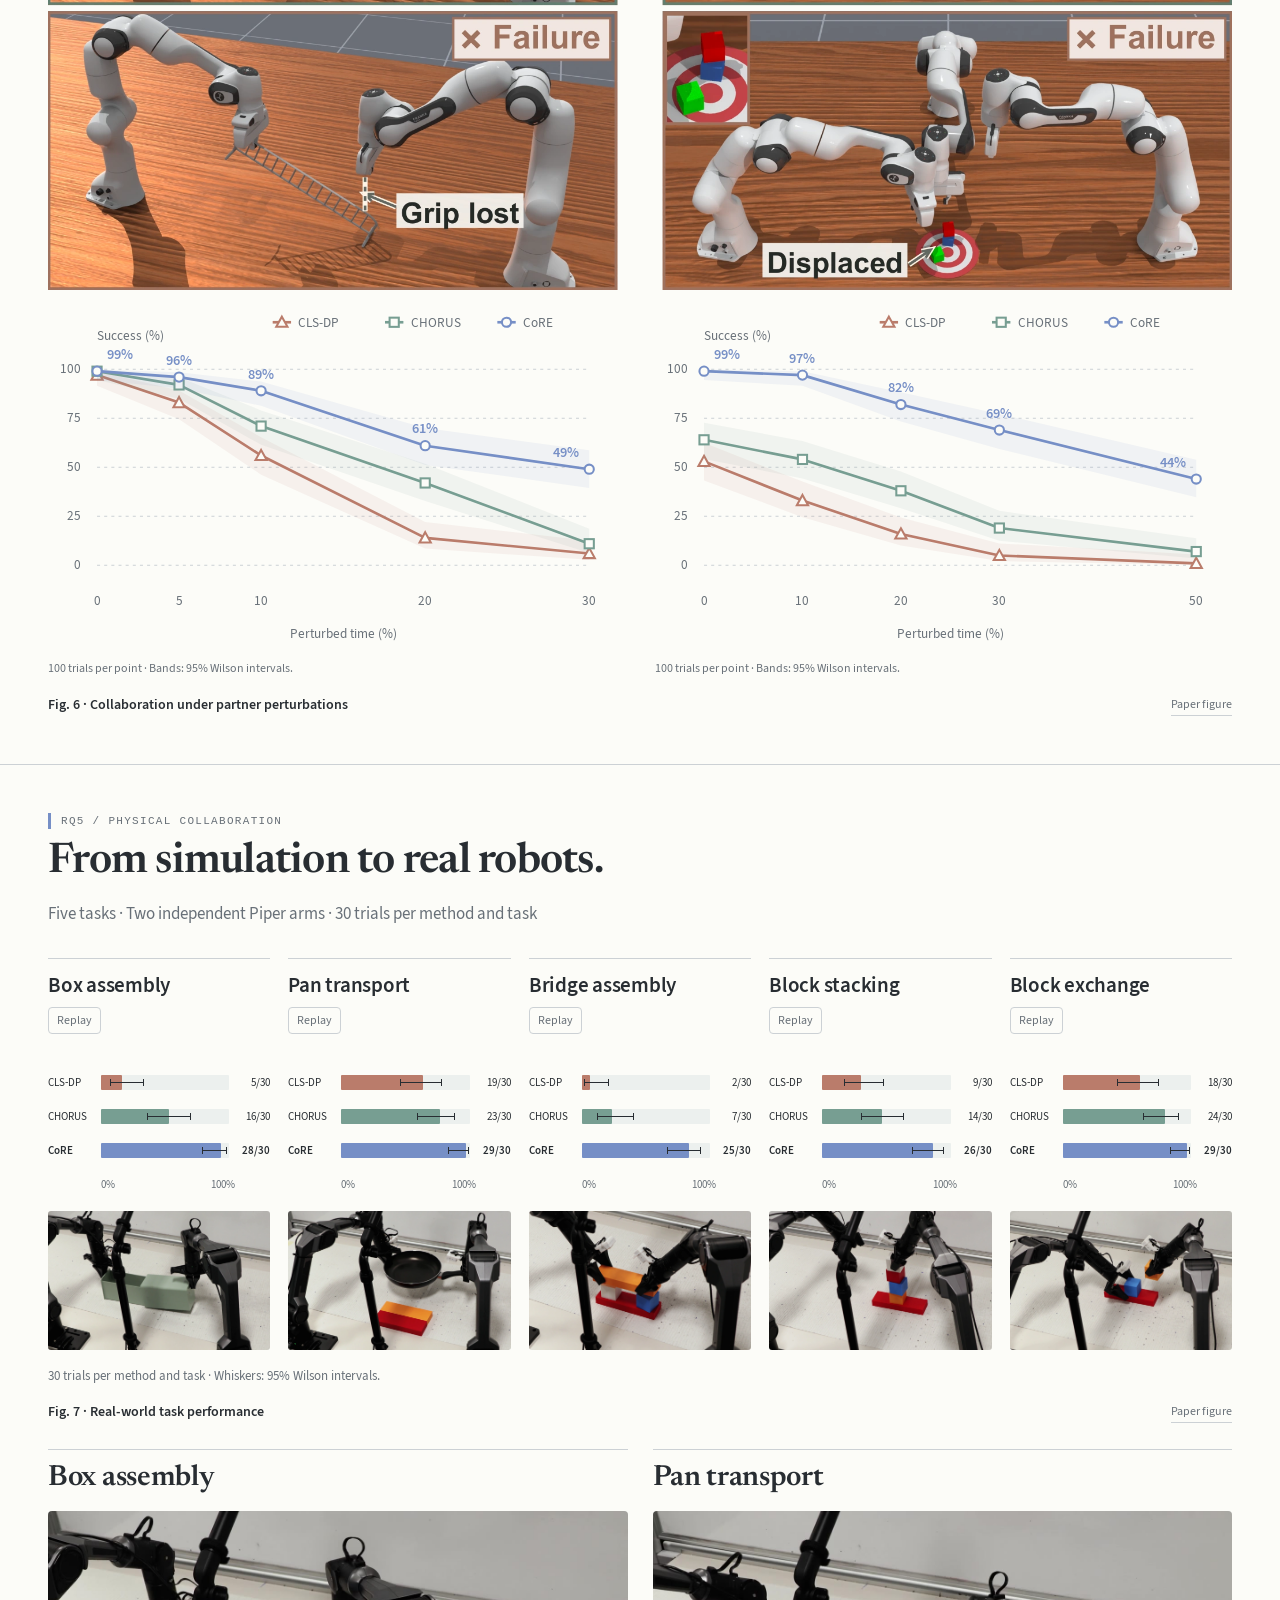
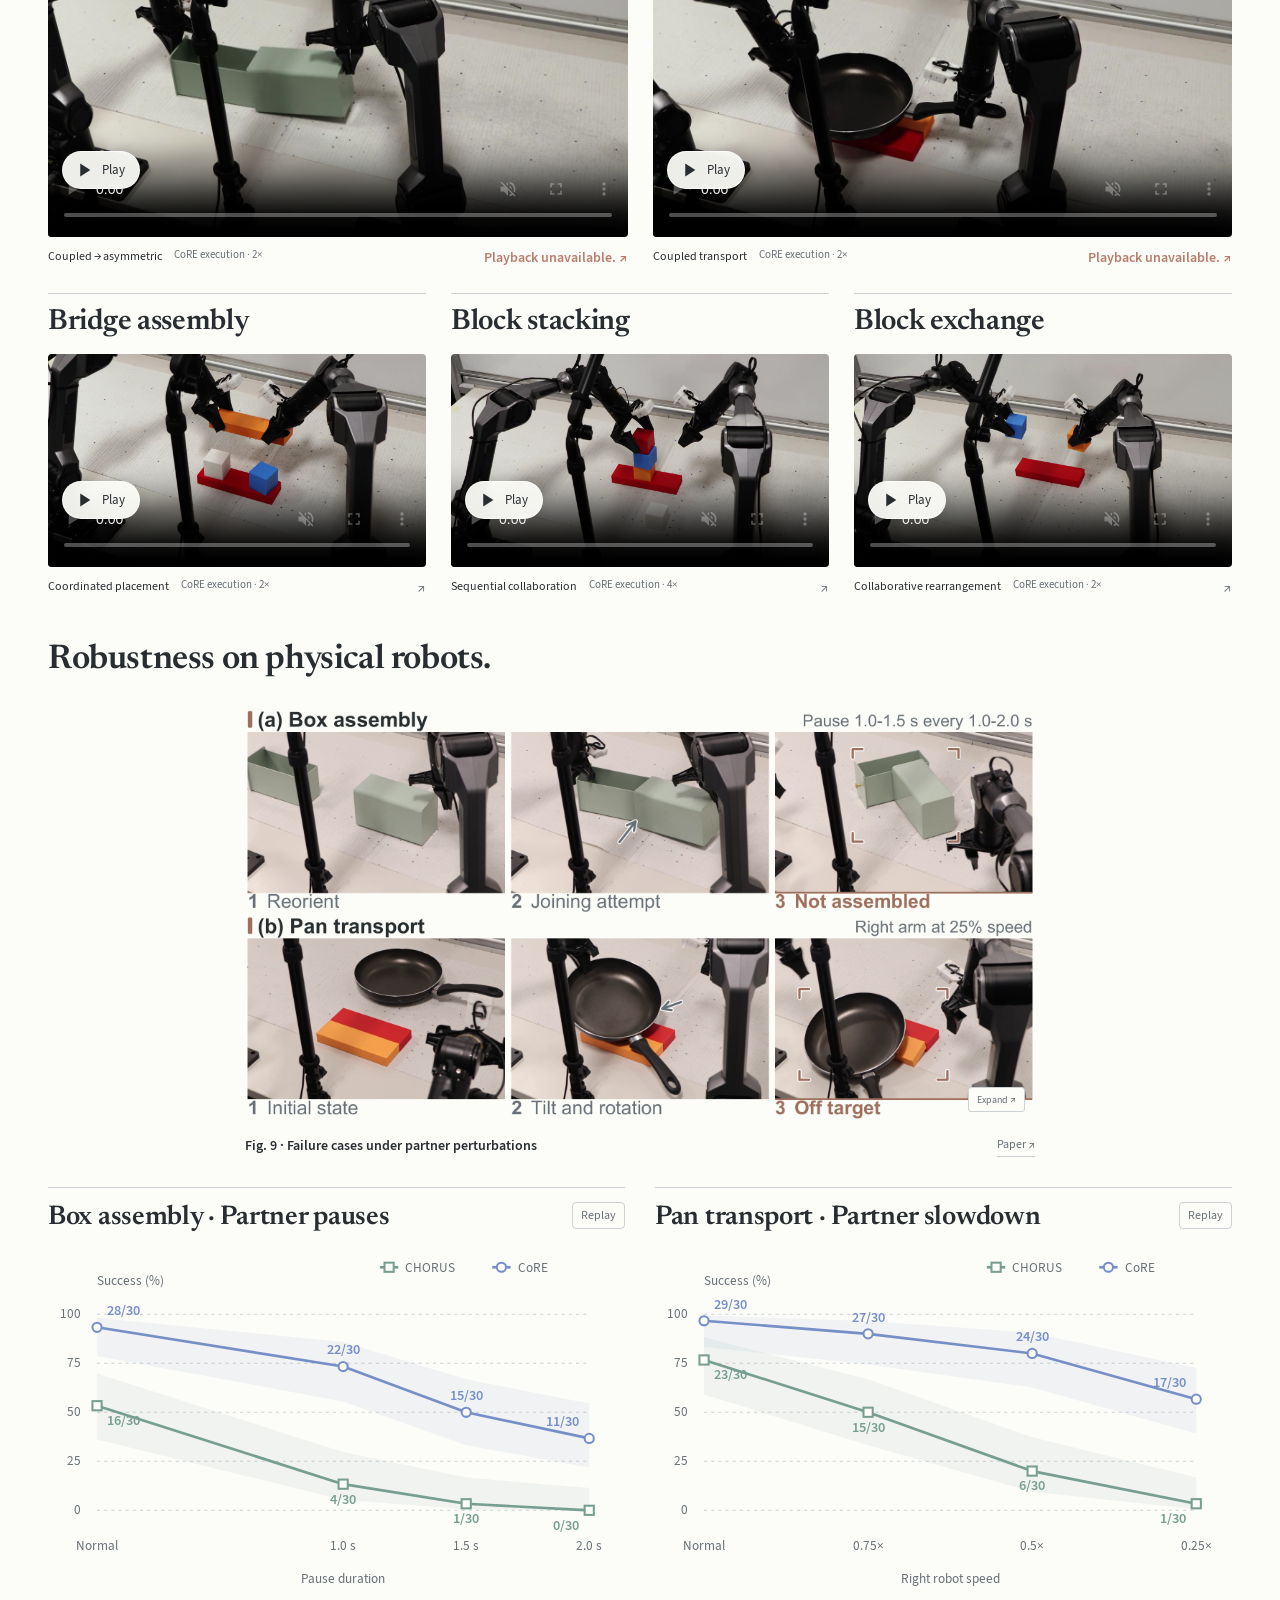
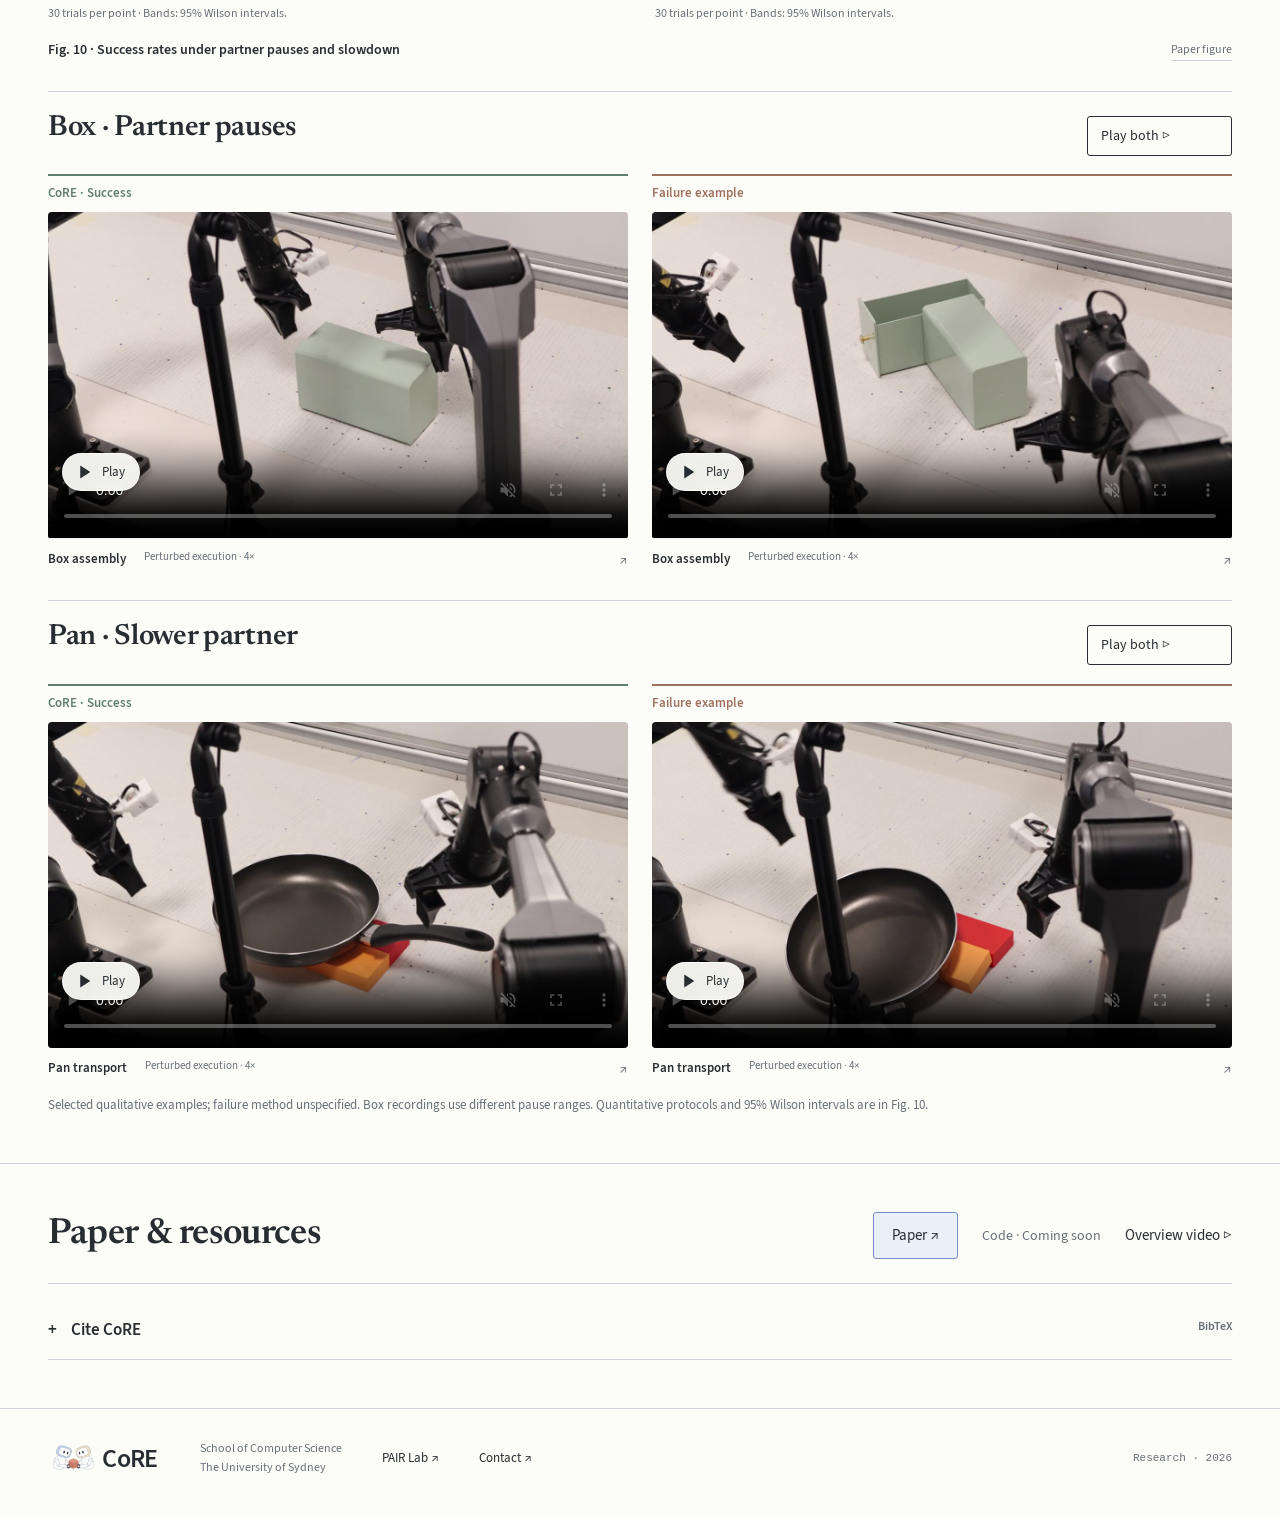
==== commit e22ef259: "Make CoRE abstract wider and more compact" ====
--- a/core/index.html
+++ b/core/index.html
@@ -1,5 +1,5 @@
 <!doctype html>
-<html lang="en"><head><meta charset="utf-8"><meta name="viewport" content="width=device-width,initial-scale=1"><meta name="description" content="CoRE learns collaboration-role experts so independent robots can collaborate using copies of one shared policy and their own local observations."><meta name="theme-color" content="#fcfcf8"><meta property="og:title" content="CoRE — One policy. A team of collaborators."><meta property="og:description" content="Learning Collaboration-Role Experts for Decentralized Collaborative Manipulation with One Policy."><meta property="og:type" content="website"><meta property="og:image" content="https://yananzhou.me/core/assets/media/box.jpg"><meta property="og:url" content="https://yananzhou.me/core/"><link rel="canonical" href="https://yananzhou.me/core/"><title>CoRE — One policy. A team of collaborators.</title><link rel="icon" href="assets/brand/core-robots-final.png" type="image/png"><link rel="preload" href="assets/fonts/Newsreader-Variable.ttf" as="font" type="font/ttf" crossorigin><link rel="stylesheet" href="styles.css?v=9d6fa91cd2c8"><script src="data.js" defer></script><script src="charts.js" defer></script><script src="app.js" defer></script></head>
+<html lang="en"><head><meta charset="utf-8"><meta name="viewport" content="width=device-width,initial-scale=1"><meta name="description" content="CoRE learns collaboration-role experts so independent robots can collaborate using copies of one shared policy and their own local observations."><meta name="theme-color" content="#fcfcf8"><meta property="og:title" content="CoRE — One policy. A team of collaborators."><meta property="og:description" content="Learning Collaboration-Role Experts for Decentralized Collaborative Manipulation with One Policy."><meta property="og:type" content="website"><meta property="og:image" content="https://yananzhou.me/core/assets/media/box.jpg"><meta property="og:url" content="https://yananzhou.me/core/"><link rel="canonical" href="https://yananzhou.me/core/"><title>CoRE — One policy. A team of collaborators.</title><link rel="icon" href="assets/brand/core-robots-final.png" type="image/png"><link rel="preload" href="assets/fonts/Newsreader-Variable.ttf" as="font" type="font/ttf" crossorigin><link rel="stylesheet" href="styles.css?v=c1d093db9a34"><script src="data.js" defer></script><script src="charts.js" defer></script><script src="app.js" defer></script></head>
 <body><a class="skip-link" href="#main">Skip to content</a>
 <header class="site-header"><a class="wordmark" href="#top" aria-label="CoRE home"><span class="core-wordmark"><img class="core-robots" src="assets/brand/core-robots-final.png" alt="" width="1493" height="1053" decoding="async"><span class="core-name">CoRE</span></span></a><nav aria-label="Main navigation"><a href="#collaboration">Overview</a><a href="#method">Method</a><a href="#results">Experiments</a><a href="#robots">Real robots</a></nav><a class="nav-paper" href="assets/paper/CoRE.pdf" target="_blank" rel="noopener">Paper <span aria-hidden="true">↗</span></a></header>
 <main id="main"><section id="top" class="section paper-flow paper-hero"><div class="paper-masthead"><h1 class="core-title"><span class="core-wordmark"><img class="core-robots" src="assets/brand/core-robots-final.png" alt="" width="1493" height="1053" decoding="async"><span class="core-name">CoRE</span></span></h1><p class="paper-subtitle">Learning Collaboration-Role Experts for Decentralized Collaborative Manipulation with One Policy</p><p class="authors"><a href="https://yananzhou.me/">Yanan Zhou<sup>1</sup></a>, Zhaoyan Qian<sup>1</sup>, Zihao Li<sup>1</sup>, Mingyuan Ba<sup>1</sup>, Ranpeng Qiu<sup>2</sup>, <a href="https://www.weimingzhi.com/home">Weiming Zhi<sup>1*</sup></a></p><p class="affiliations"><sup>1</sup> School of Computer Science, The University of Sydney<br><sup>2</sup> Zhejiang University of Technology · <span>* Corresponding author</span></p><div class="institution-links"><a href="https://www.sydney.edu.au/" target="_blank" rel="noopener" aria-label="The University of Sydney"><img src="assets/brand/usyd.svg" alt="The University of Sydney" width="233" height="80"></a><a class="lab-link" href="https://aus.bot/" target="_blank" rel="noopener"><strong>PAIR Lab</strong><span>Physical AI &amp; Robotics</span></a></div><div class="resource-links"><a class="button" href="assets/paper/CoRE.pdf" target="_blank" rel="noopener">Paper ↗</a><span class="code-pending" title="The policy code repository is not yet public.">Code · Coming soon</span><button class="text-button" data-open-film>Overview video ▷</button></div></div><div class="paper-teaser" id="collaboration"><figure class="paper-figure" data-paper-figure="1"><button class="figure-zoom" data-zoom="assets/figures/paradigms.webp" data-title="Fig. 1 · Multi-robot collaboration paradigms" aria-label="Enlarge Fig. 1: Multi-robot collaboration paradigms"><img src="assets/figures/paradigms.webp" alt="Multi-robot collaboration paradigms" loading="lazy"><span class="zoom-label">Expand ↗</span></button><figcaption><span>Fig. 1 · Multi-robot collaboration paradigms</span><a href="assets/paper/CoRE.pdf" target="_blank" rel="noopener">Paper ↗</a></figcaption></figure></div><div class="paper-abstract" id="abstract" aria-labelledby="abstract-title"><h2 id="abstract-title">Abstract</h2><p>Collaborative manipulation requires robots to perform complementary actions as interactions unfold. We study single-policy decentralized collaboration: every robot runs the same policy from its visual observations and proprioception, without task prompts, identity labels, or inter-robot messages. The challenge is to learn complementary team behaviors within shared parameters and select appropriate actions from each robot&#39;s local observations.</p><p>We introduce CoRE, which learns <u>Co</u>llaboration-<u>R</u>ole <u>E</u>xperts from pooled multi-task, multi-robot demonstrations. Fused appearance and geometry provide local interaction evidence. Query-conditioned cross-attention experts provide adaptable prediction paths, which a local router combines at each action-chunk position. During training, an action–expert alignment loss supervises expert selection using relative forced-route prediction errors against demonstrations under fixed inputs, without role labels.</p><p>Across simulation benchmarks, CoRE achieves the highest average performance among evaluated decentralized methods. Physical experiments demonstrate effective collaboration across diverse manipulation tasks and robustness to partner delays and slowdowns.</p></div></section>
--- a/core/styles.css
+++ b/core/styles.css
@@ -26,7 +26,7 @@
 .paper-teaser{max-width:none;margin-top:34px;scroll-margin-top:100px}.institution-links{display:flex;justify-content:center;align-items:center;gap:30px;margin:24px auto 0}.institution-links img{width:175px;height:auto}.lab-link{border-left:1px solid var(--line);padding-left:30px;text-align:left;line-height:1.3}.lab-link strong{display:block;font-size:21px;letter-spacing:.02em;color:var(--sage)}.lab-link span{display:block;font-size:13px;color:var(--muted);margin-top:4px}@media(max-width:700px){.institution-links{gap:20px;margin-top:20px}.institution-links img{width:145px}.lab-link{padding-left:20px}.lab-link strong{font-size:18px}.lab-link span{font-size:11px}.paper-teaser{margin-top:26px}}
 
 /* A single custom wordmark across masthead, navigation and footer. */
-.paper-masthead .core-title{line-height:1;margin:0 auto 24px}.core-title .core-wordmark{width:260px;height:auto;max-width:65vw;margin:auto}.wordmark .core-wordmark{width:92px;height:auto}.site-header .wordmark{flex-shrink:0}.paper-abstract{max-width:860px;margin:42px auto 0;padding-top:28px;border-top:1px solid var(--line);text-align:left}.paper-abstract h2{font:400 32px/1.2 var(--serif);margin-bottom:16px}.paper-abstract p{font-size:17px;line-height:1.8;color:var(--ink);text-align:justify;text-justify:inter-word;text-wrap:pretty;hyphens:auto}.paper-abstract p+p{margin-top:1em}.paper-abstract u{text-decoration-thickness:1px;text-underline-offset:3px}@media(max-width:700px){.core-title .core-wordmark{width:210px}.wordmark .core-wordmark{width:72px}.paper-masthead .core-title{margin-bottom:24px}.paper-abstract{margin-top:26px;padding-top:24px}.paper-abstract h2{font-size:28px;margin-bottom:12px}.paper-abstract p{font-size:16px;line-height:1.75}.site-header{gap:15px}.site-header nav{gap:10px}}
+.paper-masthead .core-title{line-height:1;margin:0 auto 24px}.core-title .core-wordmark{width:260px;height:auto;max-width:65vw;margin:auto}.wordmark .core-wordmark{width:92px;height:auto}.site-header .wordmark{flex-shrink:0}.paper-abstract{max-width:1080px;margin:42px auto 0;padding-top:28px;border-top:1px solid var(--line);text-align:left}.paper-abstract h2{font:400 32px/1.2 var(--serif);margin-bottom:16px}.paper-abstract p{font-size:16.5px;line-height:1.65;color:var(--ink);text-align:justify;text-justify:inter-word;text-wrap:pretty;hyphens:auto}.paper-abstract p+p{margin-top:.8em}.paper-abstract u{text-decoration-thickness:1px;text-underline-offset:3px}@media(max-width:700px){.core-title .core-wordmark{width:210px}.wordmark .core-wordmark{width:72px}.paper-masthead .core-title{margin-bottom:24px}.paper-abstract{margin-top:26px;padding-top:24px}.paper-abstract h2{font-size:28px;margin-bottom:12px}.paper-abstract p{font-size:16px;line-height:1.65}.site-header{gap:15px}.site-header nav{gap:10px}}
 
 /* Fig. 2 / result-figure palette: accents carry color, body text stays legible. */
 .site-header nav a:hover,.site-header nav a.is-current{color:var(--ink);border-color:var(--blue)}
